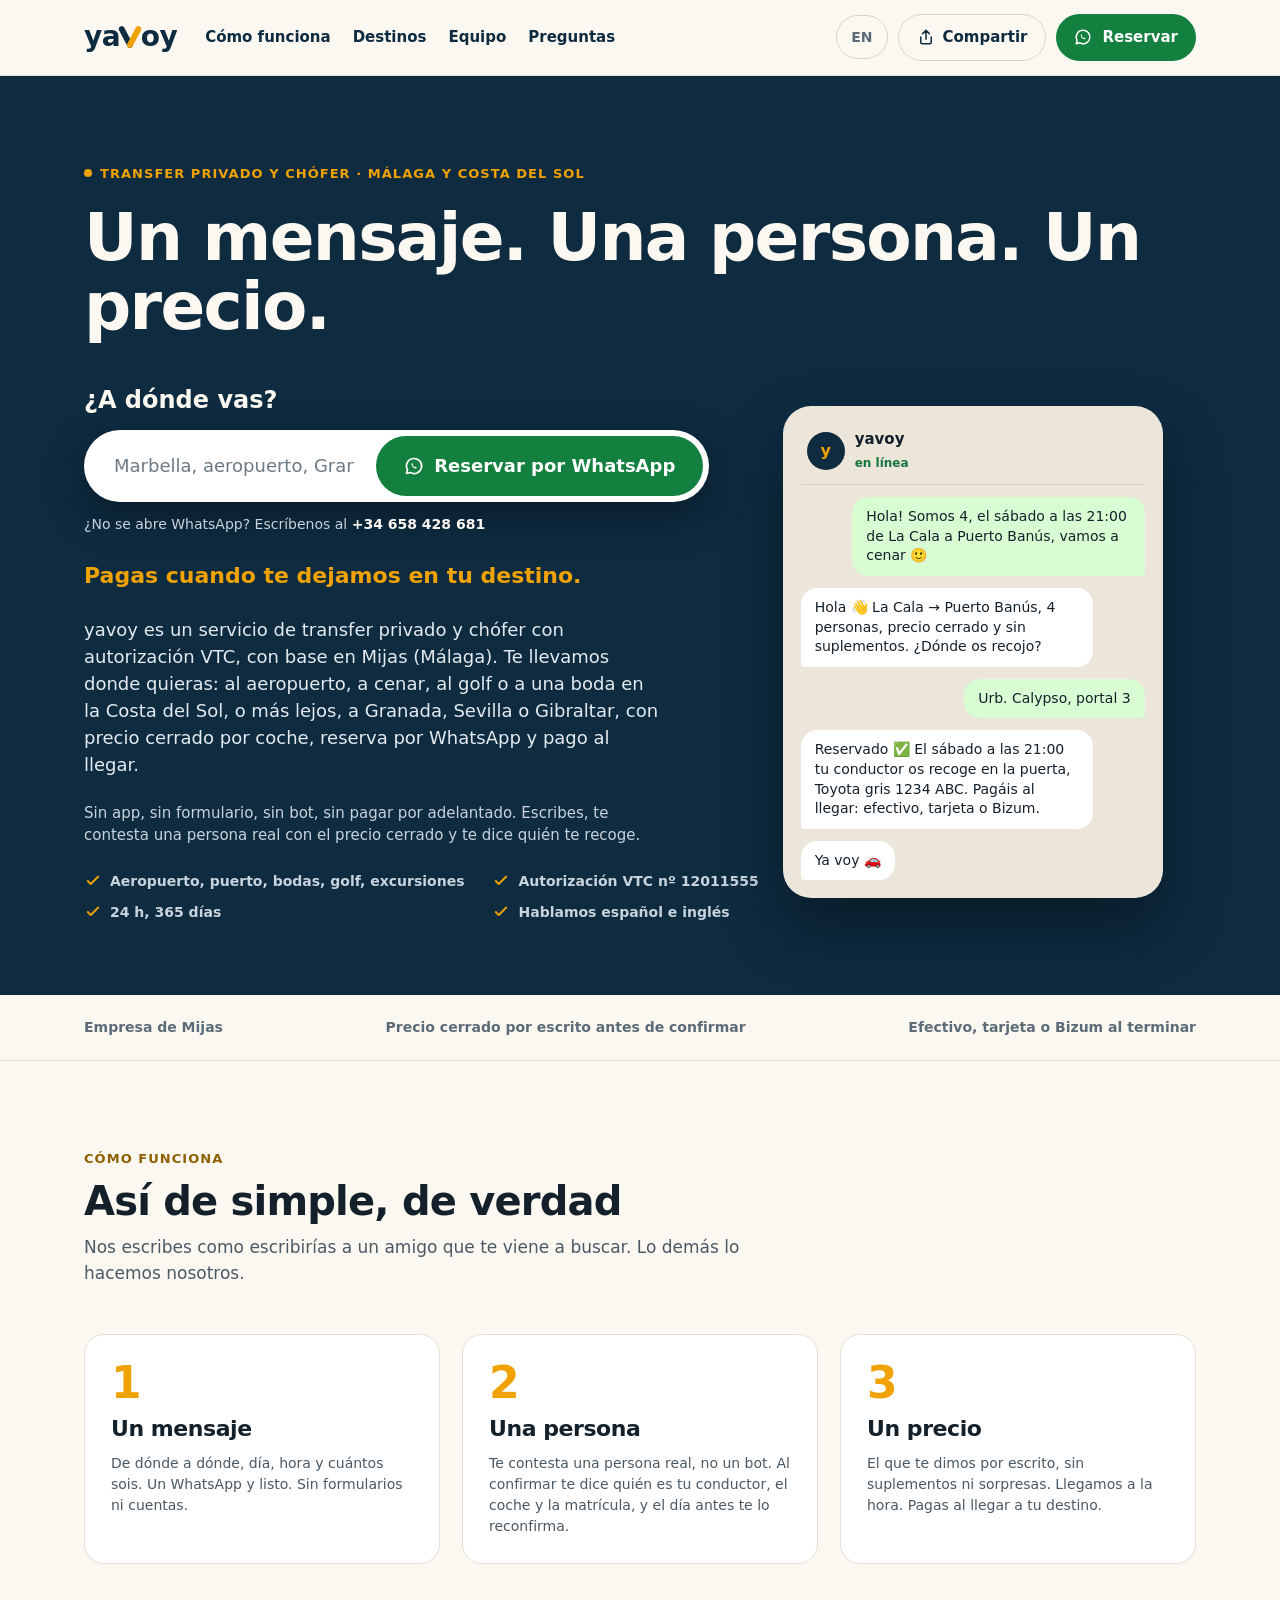
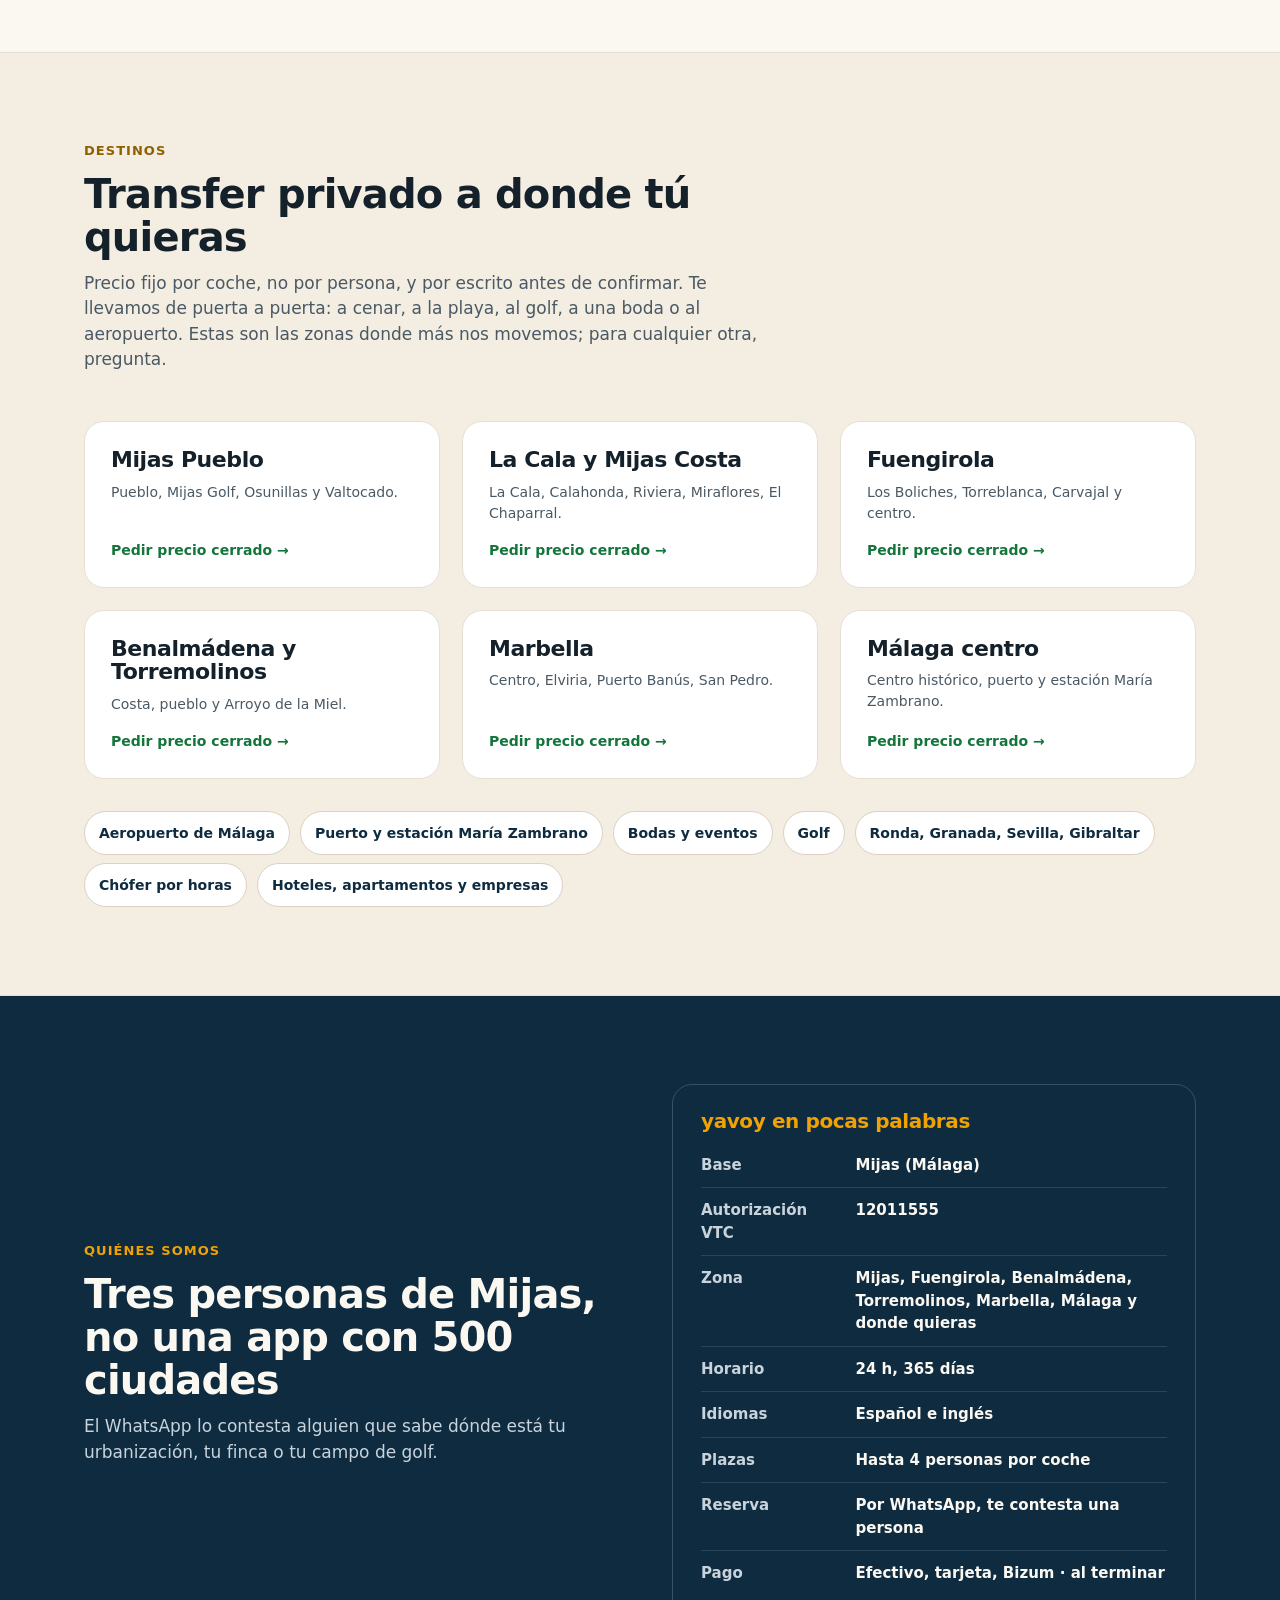
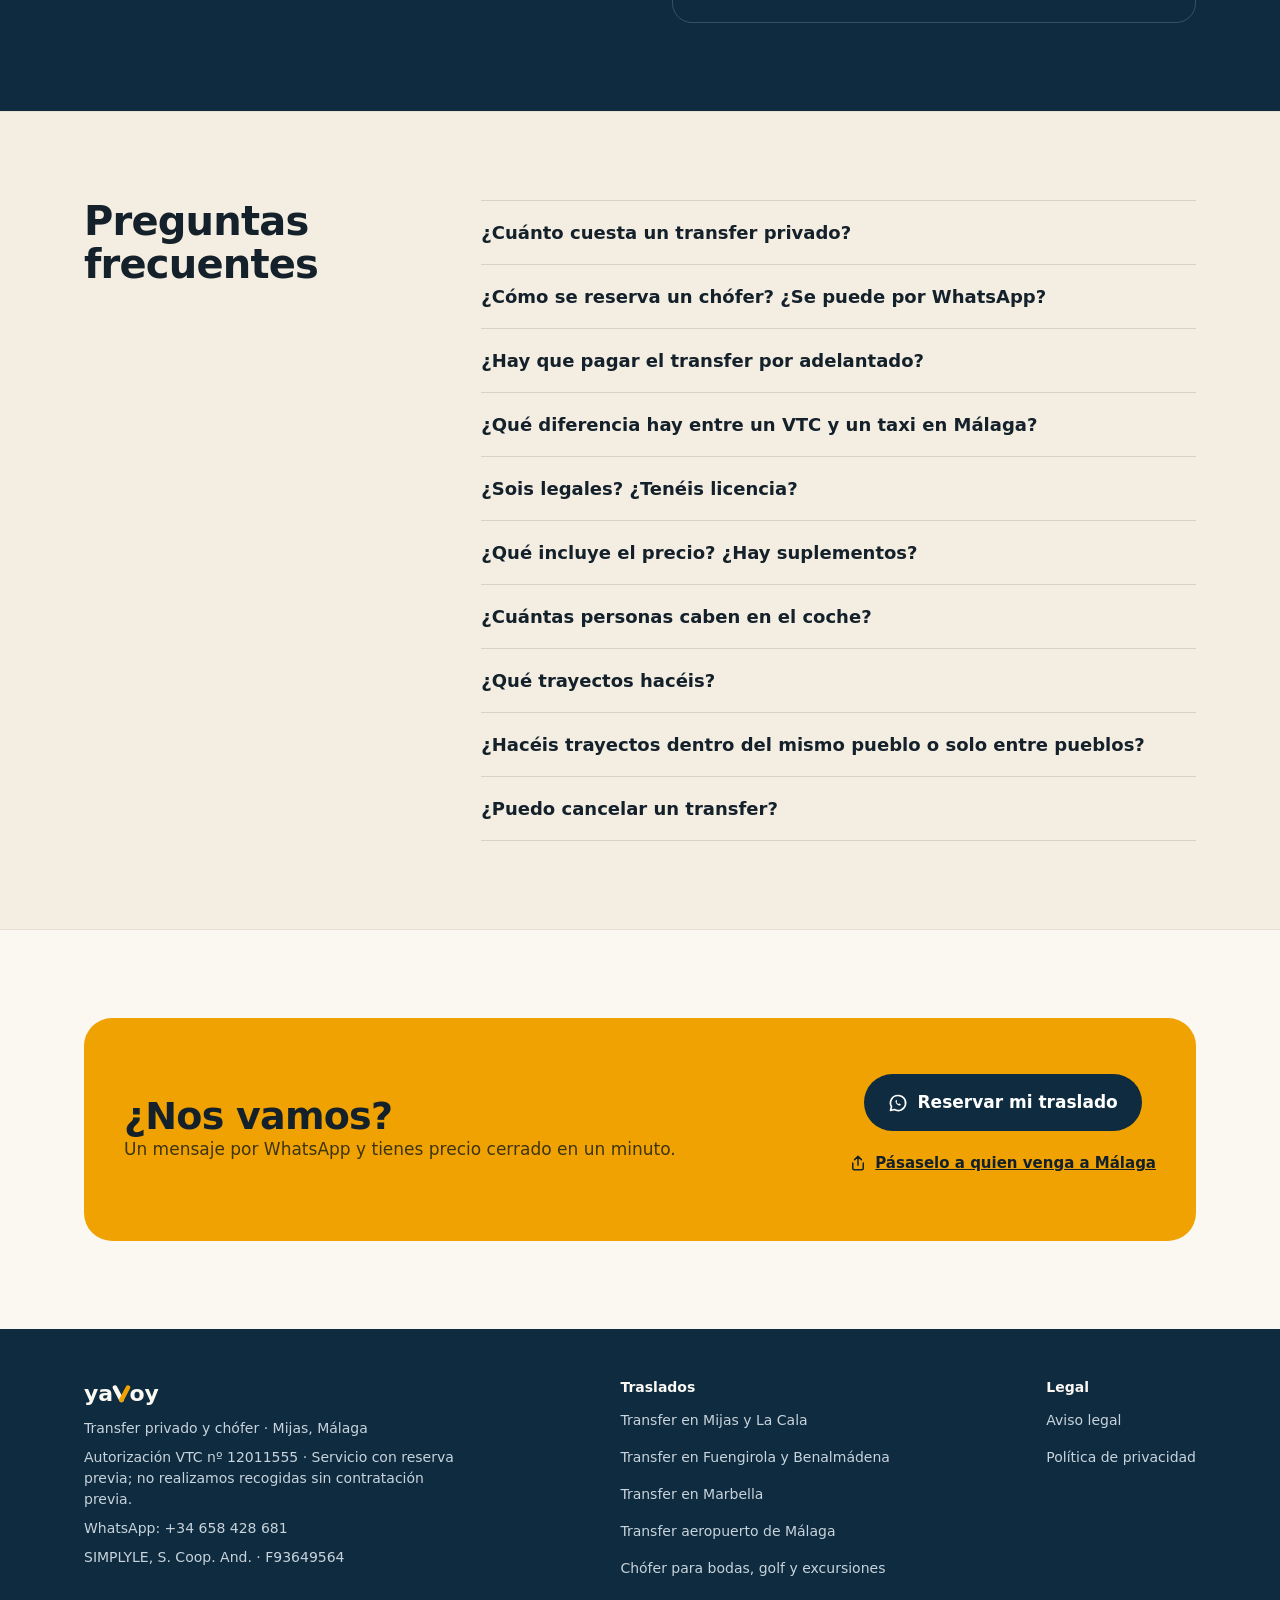
==== docs/index.html @ 42257212 "Fuera la página de hojas de reclamaciones (no las hay); quejas por WhatsApp o email en el aviso lega" ====
<!doctype html>
<html lang="es">
<head>
<meta charset="utf-8">
<meta name="viewport" content="width=device-width, initial-scale=1">
<title>Transfer privado y chófer en Málaga y Costa del Sol · yavoy</title>
<meta name="description" content="Transfer privado y chófer en Málaga y la Costa del Sol: aeropuerto, cenas, golf, bodas y excursiones. Precio cerrado por WhatsApp y pagas al llegar.">
<meta name="robots" content="index,follow,max-image-preview:large,max-snippet:-1,max-video-preview:-1">
<link rel="canonical" href="https://yavoymalaga.com/">
<link rel="alternate" hreflang="es" href="https://yavoymalaga.com/">
<link rel="alternate" hreflang="en" href="https://yavoymalaga.com/en/">
<link rel="alternate" hreflang="x-default" href="https://yavoymalaga.com/">
<meta name="theme-color" content="#0E2B40">
<!-- Verificación (si no se usa la del DNS): -->
<!-- <meta name="google-site-verification" content="CODIGO_GSC"> -->
<!-- <meta name="msvalidate.01" content="CODIGO_BING"> -->
<meta property="og:type" content="website">
<meta property="og:site_name" content="yavoy">
<meta property="og:locale" content="es_ES">
<meta property="og:locale:alternate" content="en_GB">
<meta property="og:url" content="https://yavoymalaga.com/">
<meta property="og:title" content="yavoy · Un mensaje. Una persona. Un precio.">
<meta property="og:description" content="Transfer privado en Málaga y Costa del Sol. Escribes por WhatsApp, te contesta una persona real con el precio cerrado y pagas al llegar.">
<meta property="og:image" content="https://yavoymalaga.com/og.jpg">
<meta property="og:image:width" content="1200">
<meta property="og:image:height" content="630">
<meta property="og:image:alt" content="yavoy · Un mensaje. Una persona. Un precio.">
<meta name="twitter:card" content="summary_large_image">
<link rel="preload" href="/assets/fonts/outfit-latin-wght.woff2" as="font" type="font/woff2" crossorigin>
<link rel="preload" href="/assets/fonts/manrope-latin-wght.woff2" as="font" type="font/woff2" crossorigin>
<link rel="icon" href="/favicon.svg?v=9169c3bf" type="image/svg+xml">
<link rel="icon" href="/favicon.ico?v=9169c3bf" sizes="32x32">
<link rel="apple-touch-icon" href="/apple-touch-icon.png?v=9169c3bf">
<style>@font-face{font-family:'Outfit';src:url(/assets/fonts/outfit-latin-wght.woff2) format('woff2');font-weight:100 900;font-display:swap}@font-face{font-family:'Manrope';src:url(/assets/fonts/manrope-latin-wght.woff2) format('woff2');font-weight:200 800;font-display:swap}@font-face{font-family:'Outfit Fallback';src:local('Arial Bold'),local('Arial');font-weight:700 800;size-adjust:97.9%;ascent-override:102.1%;descent-override:26.6%;line-gap-override:0%}@font-face{font-family:'Manrope Fallback';src:local('Arial');size-adjust:101.5%;ascent-override:105%;descent-override:29.6%;line-gap-override:0%}:root{--navy:#0E2B40;--navy-2:#1C4D6E;--ink:#14212B;--muted:#4A5964;--muted-2:#5B6B77;--cream:#FBF8F2;--sand:#F3EDE2;--line:#E6E0D4;--line-2:#D9D2C4;--yellow:#F0A202;--yellow-ink:#8F6000;--wa:#13803F;--display:'Outfit','Outfit Fallback',system-ui,sans-serif;--body:'Manrope','Manrope Fallback',system-ui,sans-serif}*{box-sizing:border-box}html{scroll-behavior:smooth}body{margin:0;background:var(--cream);color:var(--ink);font-family:var(--body);line-height:1.5}a{color:var(--navy)}h1,h2,h3{font-family:var(--display);margin:0;letter-spacing:-0.02em;line-height:1.08}h2{font-size:clamp(30px,4vw,40px);font-weight:800}h3{font-size:22px;font-weight:700}p{margin:0}.wrap{max-width:1160px;margin:0 auto;padding:0 24px}.section{padding:88px 0}@media (max-width:640px){.section{padding:64px 0}.wrap{padding:0 16px}}.eyebrow{display:inline-flex;align-items:center;gap:8px;font-size:13px;font-weight:700;letter-spacing:.08em;text-transform:uppercase;color:var(--yellow-ink)}.eyebrow.on-dark{color:var(--yellow)}.lead{font-size:17px;color:var(--muted)}.btn{display:inline-flex;align-items:center;gap:10px;font-weight:700;font-size:17px;padding:16px 24px;border-radius:999px;text-decoration:none;min-height:44px}.btn-wa{background:var(--wa);color:#fff}.btn-wa:hover{background:#0F6B34}.btn-navy{background:var(--navy);color:#fff}.btn-sm{font-size:15px;padding:12px 18px}.btn-line,.lang{border:1px solid var(--line-2);background:transparent}.btn-line:hover,.lang:hover{border-color:var(--navy)}.card{background:#fff;border:1px solid var(--line);border-radius:20px;padding:26px;display:flex;flex-direction:column;gap:12px}.grid-3{display:grid;grid-template-columns:repeat(3,minmax(0,1fr));gap:22px}@media (max-width:900px){.grid-3{grid-template-columns:1fr}}.nav{position:sticky;top:0;z-index:5;background:rgba(251,248,242,.92);border-bottom:1px solid var(--line);backdrop-filter:blur(6px)}.nav .wrap{display:flex;flex-wrap:wrap;align-items:center;gap:14px 28px;padding-top:14px;padding-bottom:14px}.brand{font-family:var(--display);font-weight:800;font-size:28px;letter-spacing:-.02em;color:var(--navy);text-decoration:none;display:flex;align-items:center}.wm{display:inline-flex;align-items:baseline;white-space:nowrap}.wm-v{width:0.86em;height:0.86em;margin:0 -0.06em;align-self:baseline;transform:translateY(0.09em)}.nav-links{display:flex;flex-wrap:wrap;gap:6px 22px;font-weight:600;font-size:15px;flex:1 1 320px}.nav-links a{text-decoration:none;padding:8px 0}.nav-right{display:flex;gap:10px;align-items:center;margin-left:auto}.lang{font-size:14px;font-weight:600;color:var(--muted-2);border-radius:999px;padding:0 14px;min-height:44px;display:inline-flex;align-items:center;text-decoration:none}@media (max-width:640px){.nav-links{display:none}}.hero{background:var(--navy);color:var(--cream)}.hero .wrap{display:grid;grid-template-columns:7fr 5fr;gap:40px;align-items:center;padding-top:88px;padding-bottom:72px}@media (max-width:900px){.hero .wrap{grid-template-columns:1fr;padding-top:56px;padding-bottom:56px}}.hero-copy{display:flex;flex-direction:column;gap:24px;min-width:0}.hero-top{grid-column:1/-1;display:flex;flex-direction:column;gap:20px}.hero h1{font-size:clamp(34px,5.5vw,66px);font-weight:800;line-height:1.05;letter-spacing:-.025em}.hero .summary{font-size:18px;color:#E4EAEE;max-width:580px}.hero .sub{font-size:15px;color:#C8D3DB;max-width:560px}@media (max-width:640px){.hero h1{font-size:40px}.hero .summary{font-size:16px}.hero-copy{gap:18px}}.hero .promise{font-family:var(--display);font-weight:700;font-size:22px;color:var(--yellow)}.go{display:flex;flex-direction:column;gap:12px;max-width:640px}.go-label{font-family:var(--display);font-size:24px;font-weight:700;color:var(--cream)}.go-row{display:flex;align-items:center;gap:6px;background:#fff;border-radius:999px;padding:6px;box-shadow:0 14px 40px rgba(0,0,0,.35)}.go-row:focus-within{outline:3px solid var(--yellow);outline-offset:3px}.go-dest{flex:1;min-width:0;min-height:60px;border:0;background:transparent;color:var(--ink);padding:0 16px 0 24px;font:600 18px var(--body)}.go-dest::placeholder{color:#6B7A85;font-weight:400}.go-dest:focus{outline:none}.go .btn{min-height:60px;font-size:18px;padding:0 28px;white-space:nowrap}.go-alt{font-size:14px;color:#C8D3DB}.go-alt strong{color:var(--cream);white-space:nowrap}@media (max-width:640px){.go-row{flex-direction:column;align-items:stretch;border-radius:24px}.go-dest{min-height:56px;padding:0 18px}.go .btn{justify-content:center}}button.btn{border:0;cursor:pointer;font-family:inherit}.hero-checks{display:grid;grid-template-columns:repeat(2,max-content);gap:10px 28px;font-size:14px;color:#C8D3DB;font-weight:600}@media (max-width:640px){.hero-checks{grid-template-columns:1fr}}.hero-checks span{display:flex;align-items:center;gap:8px}.chat-col{width:100%;max-width:380px;margin:0 auto;display:flex;flex-direction:column;gap:14px}.chat{width:100%;background:#ECE5DA;border-radius:28px;padding:18px;display:flex;flex-direction:column;gap:12px;box-shadow:0 30px 60px rgba(0,0,0,.35)}.chat-head{display:flex;align-items:center;gap:10px;padding:4px 6px 10px;border-bottom:1px solid #D7CEBF}.chat-avatar{width:38px;height:38px;border-radius:50%;background:var(--navy);color:var(--yellow);font-family:var(--display);font-weight:800;display:flex;align-items:center;justify-content:center}.chat-name{font-weight:700;color:var(--ink);font-size:15px;display:block}.chat-status{font-size:12px;color:#14753B;font-weight:600}.msg{max-width:85%;padding:10px 14px;font-size:14px;line-height:1.4;color:var(--ink)}.msg.me{align-self:flex-end;background:#D9FDD3;border-radius:16px 16px 4px 16px}.msg.them{align-self:flex-start;background:#fff;border-radius:16px 16px 16px 4px}.strip{border-bottom:1px solid var(--line)}.strip .wrap{display:flex;flex-wrap:wrap;justify-content:space-between;gap:12px 32px;padding-top:22px;padding-bottom:22px;font-size:14px;font-weight:600;color:var(--muted-2)}.step-num{font-family:var(--display);font-weight:800;font-size:44px;color:var(--yellow);line-height:1}.section-head{display:flex;flex-direction:column;gap:12px;max-width:680px;margin-bottom:48px}.sand{background:var(--sand);border-top:1px solid var(--line);border-bottom:1px solid var(--line)}.dest{text-decoration:none;color:var(--ink);gap:10px}.dest:hover{border-color:var(--navy)}.dest-note{font-size:14px;color:var(--muted)}.dest-cta{font-size:14px;font-weight:700;color:#14753B;margin-top:auto;padding-top:6px}.chips{display:flex;flex-wrap:wrap;gap:8px 10px;align-items:center;margin-top:32px}.chip{font-size:14px;font-weight:600;color:var(--navy);text-decoration:none;background:#fff;border:1px solid var(--line-2);border-radius:999px;padding:8px 14px;min-height:44px;display:inline-flex;align-items:center}.chip:hover{border-color:var(--navy)}.team{background:var(--navy);color:var(--cream)}.team .lead{color:#C8D3DB}.team .wrap{display:grid;grid-template-columns:minmax(0,1fr) minmax(0,1fr);gap:40px 64px;align-items:center}.team .section-head{margin-bottom:0}.facts{border:1px solid rgba(251,248,242,.18);border-radius:20px;padding:26px 28px}.facts h3{font-size:20px;margin-bottom:10px;color:var(--yellow)}.facts dl{margin:0}.facts dl div{display:grid;grid-template-columns:9.5em 1fr;gap:12px;padding:11px 0;border-top:1px solid rgba(251,248,242,.12);font-size:15px}.facts dl div:first-child{border-top:0}.facts dt{color:#C8D3DB;font-weight:600}.facts dd{margin:0;color:var(--cream);font-weight:600}@media (max-width:900px){.team .wrap{grid-template-columns:1fr}}@media (max-width:640px){.facts{padding:20px}.facts dl div{grid-template-columns:1fr;gap:2px}}.reviews-head{display:flex;flex-wrap:wrap;justify-content:space-between;align-items:flex-end;gap:16px;margin-bottom:32px}.reviews-head a{font-weight:700;font-size:15px}.stars{color:var(--yellow-ink);letter-spacing:2px}blockquote{margin:0}blockquote p{font-size:15px}blockquote cite{font-style:normal;font-size:13px;font-weight:600;color:var(--muted-2)}.faq .wrap{display:grid;grid-template-columns:4fr 8fr;gap:40px}@media (max-width:900px){.faq .wrap{grid-template-columns:1fr}}details{border-top:1px solid var(--line-2);padding:18px 0}details:last-child{border-bottom:1px solid var(--line-2)}summary{cursor:pointer;font-family:var(--display);font-weight:700;font-size:18px;list-style:none}summary::-webkit-details-marker{display:none}details p{margin-top:12px;font-size:15px;color:var(--muted)}.cta-box{background:var(--yellow);color:var(--ink);border-radius:28px;padding:56px 40px;display:flex;flex-wrap:wrap;justify-content:space-between;align-items:center;gap:24px}.cta-box h2{font-size:38px}.cta-box p{font-size:17px;color:#3D3410}.cta-box p a{color:inherit;white-space:nowrap}.cta-actions{display:flex;flex-direction:column;align-items:center;gap:10px}.share{display:inline-flex;align-items:center;gap:8px;min-height:44px;font-size:15px;font-weight:700;color:var(--ink)}.share-nav{color:var(--navy);padding:11px 18px}@media (max-width:640px){.share-nav span{display:none}.share-nav{width:44px;padding:0;justify-content:center}}@media (max-width:640px){.cta-actions{align-items:flex-start}}@media (max-width:640px){.cta-box{padding:36px 24px}}footer{background:var(--navy);color:#C8D3DB;font-size:14px}footer .wrap{display:flex;flex-wrap:wrap;justify-content:space-between;gap:24px 40px;padding-top:48px;padding-bottom:48px}footer .col{display:flex;flex-direction:column;gap:8px;max-width:380px}footer .col a{color:#C8D3DB;text-decoration:none;padding:4px 0}footer .col a:hover{color:#fff}footer .brand-f{font-family:var(--display);font-weight:800;font-size:22px;color:var(--cream)}footer .col strong{color:var(--cream)}.doc{max-width:760px;padding-top:56px;padding-bottom:88px}.doc h1{font-size:clamp(34px,5vw,48px);font-weight:800;margin-bottom:24px}.doc h2{font-size:22px;margin:36px 0 12px}.doc p,.doc li{font-size:16px;color:var(--muted);margin-bottom:12px}.doc .btn{margin-top:12px}.wa-float{display:none}@media (max-width:640px){.wa-float{display:flex;position:fixed;right:16px;bottom:16px;z-index:9;width:56px;height:56px;border-radius:50%;background:var(--wa);color:#fff;align-items:center;justify-content:center;box-shadow:0 10px 24px rgba(0,0,0,.25)}}.vh{position:absolute;width:1px;height:1px;padding:0;margin:-1px;overflow:hidden;clip:rect(0,0,0,0);white-space:nowrap;border:0}.hole{background:#FF8A00;color:#000;padding:0 4px;border-radius:4px;font-weight:700}</style>
<script type="application/ld+json">{"@context":"https://schema.org","@graph":[{"@type":"LocalBusiness","@id":"https://yavoymalaga.com/#business","name":"yavoy","description":"Transfer privado y chófer con autorización VTC en Málaga y Costa del Sol. Reserva por WhatsApp, precio cerrado, pago al llegar.","url":"https://yavoymalaga.com/","email":"hola@yavoymalaga.com","image":"https://yavoymalaga.com/og.jpg","logo":"https://yavoymalaga.com/apple-touch-icon.png","currenciesAccepted":"EUR","paymentAccepted":"Efectivo, tarjeta, Bizum","knowsLanguage":["es","en"],"address":{"@type":"PostalAddress","addressLocality":"Mijas","addressRegion":"Málaga","addressCountry":"ES"},"areaServed":[{"@type":"City","name":"Mijas"},{"@type":"City","name":"Fuengirola"},{"@type":"City","name":"Benalmádena"},{"@type":"City","name":"Torremolinos"},{"@type":"City","name":"Marbella"},{"@type":"City","name":"Málaga"}],"openingHoursSpecification":{"@type":"OpeningHoursSpecification","dayOfWeek":["Monday","Tuesday","Wednesday","Thursday","Friday","Saturday","Sunday"],"opens":"00:00","closes":"23:59"},"contactPoint":{"@type":"ContactPoint","contactType":"reservations","url":"https://wa.me/34658428681","availableLanguage":["es","en"]},"makesOffer":[{"@type":"Offer","itemOffered":{"@type":"Service","name":"Transfer aeropuerto de Málaga"}},{"@type":"Offer","itemOffered":{"@type":"Service","name":"Chófer para bodas y eventos"}},{"@type":"Offer","itemOffered":{"@type":"Service","name":"Transfer golf Costa del Sol"}},{"@type":"Offer","itemOffered":{"@type":"Service","name":"Chófer por horas y excursiones"}}]},{"@type":"WebSite","@id":"https://yavoymalaga.com/#website","url":"https://yavoymalaga.com/","name":"yavoy","inLanguage":["es","en"],"publisher":{"@id":"https://yavoymalaga.com/#business"}},{"@type":"WebPage","@id":"https://yavoymalaga.com/#webpage","url":"https://yavoymalaga.com/","name":"Transfer privado y chófer en Málaga y Costa del Sol · yavoy","description":"Transfer privado y chófer en Málaga y la Costa del Sol: aeropuerto, cenas, golf, bodas y excursiones. Precio cerrado por WhatsApp y pagas al llegar.","inLanguage":"es","isPartOf":{"@id":"https://yavoymalaga.com/#website"},"about":{"@id":"https://yavoymalaga.com/#business"}},{"@type":"FAQPage","@id":"https://yavoymalaga.com/#faq","mainEntity":[{"@type":"Question","name":"¿Cuánto cuesta un transfer privado?","acceptedAnswer":{"@type":"Answer","text":"Depende del trayecto y de la hora, y siempre es un precio cerrado por coche, no por persona. Escríbenos por WhatsApp con origen, destino, día y hora, y te damos el precio exacto por escrito antes de confirmar. Es el que pagas al llegar a tu destino, sin suplementos ni sorpresas."}},{"@type":"Question","name":"¿Cómo se reserva un chófer? ¿Se puede por WhatsApp?","acceptedAnswer":{"@type":"Answer","text":"Sí: en yavoy se reserva solo por WhatsApp. Envíanos origen, destino, día, hora y cuántos sois. Una persona te contesta con el precio cerrado por escrito y, cuando confirmas, te manda el nombre del conductor, el coche y la matrícula. El día antes te lo reconfirmamos."}},{"@type":"Question","name":"¿Hay que pagar el transfer por adelantado?","acceptedAnswer":{"@type":"Answer","text":"No. Con yavoy no pagas nada al reservar: pagas al conductor cuando te deja en tu destino, en efectivo, con tarjeta o por Bizum. El precio es el que te dimos por escrito al reservar. Si necesitas factura, te la hacemos."}},{"@type":"Question","name":"¿Qué diferencia hay entre un VTC y un taxi en Málaga?","acceptedAnswer":{"@type":"Answer","text":"El precio y la reserva. Un taxi cobra por taxímetro según la tarifa oficial, más cara de noche y en festivos, y se puede coger en la parada. Un VTC como yavoy cobra un precio cerrado que acuerdas antes del viaje y solo puede trabajar con reserva previa: sabes lo que vas a pagar antes de subir."}},{"@type":"Question","name":"¿Sois legales? ¿Tenéis licencia?","acceptedAnswer":{"@type":"Answer","text":"Sí. yavoy es una empresa con autorización VTC nº 12011555 de la Junta de Andalucía para el transporte de viajeros con conductor. Trabajamos solo con reserva previa, como exige la ley: tu confirmación por WhatsApp es el contrato. Por eso no recogemos a nadie en la calle ni en paradas sin reserva."}},{"@type":"Question","name":"¿Qué incluye el precio? ¿Hay suplementos?","acceptedAnswer":{"@type":"Answer","text":"Todo lo del trayecto. El precio cerrado que te da yavoy por WhatsApp incluye el peaje de autopista, el servicio de noche y el equipaje, así que no hay suplementos ni sorpresas: al llegar pagas exactamente la cifra que acordamos, en efectivo, con tarjeta o por Bizum."}},{"@type":"Question","name":"¿Cuántas personas caben en el coche?","acceptedAnswer":{"@type":"Answer","text":"Hasta 4 personas por coche, con su equipaje. Si sois más, lleváis bolsas de golf o mucho equipaje, dínoslo al reservar por WhatsApp y te proponemos la mejor opción para tu grupo, siempre con el precio cerrado antes de confirmar."}},{"@type":"Question","name":"¿Qué trayectos hacéis?","acceptedAnswer":{"@type":"Answer","text":"Cualquiera, dentro o fuera de la provincia de Málaga: aeropuerto, puerto y estación María Zambrano, cenas y salidas de noche, campos de golf, bodas, excursiones a Ronda, Granada, Sevilla o Gibraltar y servicios de chófer por horas. yavoy trabaja desde Mijas por toda la Costa del Sol, siempre con precio cerrado antes de salir."}},{"@type":"Question","name":"¿Hacéis trayectos dentro del mismo pueblo o solo entre pueblos?","acceptedAnswer":{"@type":"Answer","text":"Los dos. yavoy hace trayectos dentro del mismo municipio, como de tu casa a un restaurante de Marbella o del centro de Málaga al aeropuerto, y entre municipios de toda la Costa del Sol, como de Mijas a Marbella o de La Cala a Fuengirola. Siempre con precio cerrado por coche antes de salir."}},{"@type":"Question","name":"¿Puedo cancelar un transfer?","acceptedAnswer":{"@type":"Answer","text":"Sí, cuando quieras. Basta con un mensaje de WhatsApp; cuanto antes nos avises, antes podemos liberar el coche para otra persona. Como con yavoy no se paga nada por adelantado, no hay nada que devolver ni ningún trámite que hacer."}}]}]}</script>
</head>
<body>
<header class="nav">
<div class="wrap">
<a class="brand" href="/"><span class="wm" aria-hidden="true">ya<svg class="wm-v" aria-hidden="true" viewBox="0 0 64 64"><path d="M10 12 L32 54" fill="none" stroke="#0E2B40" stroke-width="15.5" stroke-linecap="round"/><path d="M54 12 L32 54" fill="none" stroke="#F0A202" stroke-width="15.5" stroke-linecap="round"/></svg>oy</span><span class="vh">yavoy</span></a>
<nav class="nav-links" aria-label="Secciones"><a href="/#como">Cómo funciona</a><a href="/#destinos">Destinos</a><a href="/#equipo">Equipo</a><a href="/#faq">Preguntas</a></nav>
<div class="nav-right">
<a class="lang" href="/en/" hreflang="en" lang="en">EN</a>
<a target="_blank" rel="noopener" class="share btn btn-sm btn-line share-nav" href="https://wa.me/?text=Si%20vienes%20a%20M%C3%A1laga%20o%20a%20la%20Costa%20del%20Sol%2C%20mira%20esto%3A%20con%20yavoy%20reservas%20el%20traslado%20por%20WhatsApp%2C%20te%20contesta%20una%20persona%2C%20precio%20cerrado%20y%20pagas%20al%20llegar%20%F0%9F%91%89%20https%3A//yavoymalaga.com/" data-text="Si vienes a Málaga o a la Costa del Sol, mira esto: con yavoy reservas el traslado por WhatsApp, te contesta una persona, precio cerrado y pagas al llegar 👉 https://yavoymalaga.com/" aria-label="Compartir"><svg width="18" height="18" viewBox="0 0 24 24" aria-hidden="true"><path d="M12 15V3m0 0L7.5 7.5M12 3l4.5 4.5M5 12v7a2 2 0 0 0 2 2h10a2 2 0 0 0 2-2v-7" fill="none" stroke="currentColor" stroke-width="2" stroke-linecap="round" stroke-linejoin="round"/></svg><span>Compartir</span></a>
<a target="_blank" rel="noopener" class="btn btn-wa btn-sm" href="https://wa.me/34658428681?text=Hola%2C%20quiero%20reservar%20un%20traslado"><svg width="18" height="18" viewBox="0 0 24 24" aria-hidden="true"><path d="M12 3a9 9 0 0 0-7.8 13.5L3 21l4.7-1.2A9 9 0 1 0 12 3z" fill="none" stroke="currentColor" stroke-width="2" stroke-linejoin="round"/><path d="M9 9.5c0 3 2.5 5.5 5.5 5.5l1-1.5-2-1-1 .8c-1-.5-1.8-1.3-2.3-2.3l.8-1-1-2z" fill="currentColor"/></svg>Reservar</a>
</div>
</div>
</header>
<script>document.addEventListener('click',function(e){var a=e.target.closest&&e.target.closest('a.share');if(!a||!navigator.share)return;e.preventDefault();navigator.share({text:a.dataset.text}).catch(function(){})})</script>
<main>
<section id="top" class="hero">
<div class="wrap">
<div class="hero-top">
<span class="eyebrow on-dark"><svg width="8" height="8" viewBox="0 0 8 8" aria-hidden="true"><circle cx="4" cy="4" r="4" fill="#F0A202"/></svg>Transfer privado y chófer · Málaga y Costa del Sol</span>
<h1>Un mensaje. Una persona. Un precio.</h1>
</div>
<div class="hero-copy">
<form class="go" action="https://wa.me/34658428681" method="get" target="_blank" data-to=" a " data-al="1">
<label class="go-label" for="go-es">¿A dónde vas?</label>
<div class="go-row"><input id="go-es" class="go-dest" type="text" autocomplete="off" enterkeyhint="go" maxlength="80" placeholder="Marbella, aeropuerto, Granada…">
<input type="hidden" name="text" value="Hola, quiero reservar un traslado" data-msg="Hola, quiero reservar un traslado">
<button class="btn btn-wa" type="submit"><svg width="20" height="20" viewBox="0 0 24 24" aria-hidden="true"><path d="M12 3a9 9 0 0 0-7.8 13.5L3 21l4.7-1.2A9 9 0 1 0 12 3z" fill="none" stroke="currentColor" stroke-width="2" stroke-linejoin="round"/><path d="M9 9.5c0 3 2.5 5.5 5.5 5.5l1-1.5-2-1-1 .8c-1-.5-1.8-1.3-2.3-2.3l.8-1-1-2z" fill="currentColor"/></svg>Reservar por WhatsApp</button></div>
<p class="go-alt">¿No se abre WhatsApp? Escríbenos al <strong>+34 658 428 681</strong></p>
</form>
<script>document.querySelectorAll('form.go').forEach(function(f){f.addEventListener('submit',function(e){var d=f.querySelector('.go-dest').value.trim(),h=f.querySelector('[name=text]'),s=d?f.dataset.to+d:'';if(f.dataset.al)s=s.replace(/^ a el /i,' al ');e.preventDefault();window.open(f.action+'?text='+encodeURIComponent(h.dataset.msg+s),'_blank','noopener')})})</script>
<p class="promise">Pagas cuando te dejamos en tu destino.</p>
<p class="summary">yavoy es un servicio de transfer privado y chófer con autorización VTC, con base en Mijas (Málaga). Te llevamos donde quieras: al aeropuerto, a cenar, al golf o a una boda en la Costa del Sol, o más lejos, a Granada, Sevilla o Gibraltar, con precio cerrado por coche, reserva por WhatsApp y pago al llegar.</p><p class="sub">Sin app, sin formulario, sin bot, sin pagar por adelantado. Escribes, te contesta una persona real con el precio cerrado y te dice quién te recoge.</p>
<div class="hero-checks"><span><svg width="18" height="18" viewBox="0 0 24 24" aria-hidden="true"><path d="M5 12l4 4L19 6" fill="none" stroke="#F0A202" stroke-width="2.5" stroke-linecap="round" stroke-linejoin="round"/></svg>Aeropuerto, puerto, bodas, golf, excursiones</span><span><svg width="18" height="18" viewBox="0 0 24 24" aria-hidden="true"><path d="M5 12l4 4L19 6" fill="none" stroke="#F0A202" stroke-width="2.5" stroke-linecap="round" stroke-linejoin="round"/></svg>Autorización VTC nº 12011555</span><span><svg width="18" height="18" viewBox="0 0 24 24" aria-hidden="true"><path d="M5 12l4 4L19 6" fill="none" stroke="#F0A202" stroke-width="2.5" stroke-linecap="round" stroke-linejoin="round"/></svg>24 h, 365 días</span><span><svg width="18" height="18" viewBox="0 0 24 24" aria-hidden="true"><path d="M5 12l4 4L19 6" fill="none" stroke="#F0A202" stroke-width="2.5" stroke-linecap="round" stroke-linejoin="round"/></svg>Hablamos español e inglés</span></div>
</div>
<div class="chat-col">
<div class="chat" role="img" aria-label="Ejemplo de reserva por WhatsApp">
<div class="chat-head"><div class="chat-avatar" aria-hidden="true">y</div><div><span class="chat-name">yavoy</span><span class="chat-status">en línea</span></div></div>
<div class="msg me">Hola! Somos 4, el sábado a las 21:00 de La Cala a Puerto Banús, vamos a cenar 🙂</div><div class="msg them">Hola 👋 La Cala → Puerto Banús, 4 personas, precio cerrado y sin suplementos. ¿Dónde os recojo?</div><div class="msg me">Urb. Calypso, portal 3</div><div class="msg them">Reservado ✅ El sábado a las 21:00 tu conductor os recoge en la puerta, Toyota gris 1234 ABC. Pagáis al llegar: efectivo, tarjeta o Bizum.</div><div class="msg them">Ya voy 🚗</div>
</div>
</div>
</div>
</section>
<section class="strip" aria-label="Garantías"><div class="wrap"><span>Empresa de Mijas</span><span>Precio cerrado por escrito antes de confirmar</span><span>Efectivo, tarjeta o Bizum al terminar</span></div></section>
<section id="como" class="section">
<div class="wrap">
<div class="section-head"><span class="eyebrow">Cómo funciona</span><h2>Así de simple, de verdad</h2><p class="lead">Nos escribes como escribirías a un amigo que te viene a buscar. Lo demás lo hacemos nosotros.</p></div>
<div class="grid-3"><div class="card"><span class="step-num">1</span><h3>Un mensaje</h3><p class="dest-note">De dónde a dónde, día, hora y cuántos sois. Un WhatsApp y listo. Sin formularios ni cuentas.</p></div><div class="card"><span class="step-num">2</span><h3>Una persona</h3><p class="dest-note">Te contesta una persona real, no un bot. Al confirmar te dice quién es tu conductor, el coche y la matrícula, y el día antes te lo reconfirma.</p></div><div class="card"><span class="step-num">3</span><h3>Un precio</h3><p class="dest-note">El que te dimos por escrito, sin suplementos ni sorpresas. Llegamos a la hora. Pagas al llegar a tu destino.</p></div></div>
</div>
</section>
<section id="destinos" class="section sand">
<div class="wrap">
<div class="section-head"><span class="eyebrow">Destinos</span><h2>Transfer privado a donde tú quieras</h2><p class="lead">Precio fijo por coche, no por persona, y por escrito antes de confirmar. Te llevamos de puerta a puerta: a cenar, a la playa, al golf, a una boda o al aeropuerto. Estas son las zonas donde más nos movemos; para cualquier otra, pregunta.</p></div>
<div class="grid-3">
<a target="_blank" rel="noopener" class="card dest" href="https://wa.me/34658428681?text=Hola%2C%20quiero%20un%20traslado%20a%20Mijas%20Pueblo"><h3>Mijas Pueblo</h3><p class="dest-note">Pueblo, Mijas Golf, Osunillas y Valtocado.</p><span class="dest-cta">Pedir precio cerrado →</span></a>
<a target="_blank" rel="noopener" class="card dest" href="https://wa.me/34658428681?text=Hola%2C%20quiero%20un%20traslado%20a%20La%20Cala%20de%20Mijas"><h3>La Cala y Mijas Costa</h3><p class="dest-note">La Cala, Calahonda, Riviera, Miraflores, El Chaparral.</p><span class="dest-cta">Pedir precio cerrado →</span></a>
<a target="_blank" rel="noopener" class="card dest" href="https://wa.me/34658428681?text=Hola%2C%20quiero%20un%20traslado%20a%20Fuengirola"><h3>Fuengirola</h3><p class="dest-note">Los Boliches, Torreblanca, Carvajal y centro.</p><span class="dest-cta">Pedir precio cerrado →</span></a>
<a target="_blank" rel="noopener" class="card dest" href="https://wa.me/34658428681?text=Hola%2C%20quiero%20un%20traslado%20a%20Benalm%C3%A1dena"><h3>Benalmádena y Torremolinos</h3><p class="dest-note">Costa, pueblo y Arroyo de la Miel.</p><span class="dest-cta">Pedir precio cerrado →</span></a>
<a target="_blank" rel="noopener" class="card dest" href="https://wa.me/34658428681?text=Hola%2C%20quiero%20un%20traslado%20a%20Marbella"><h3>Marbella</h3><p class="dest-note">Centro, Elviria, Puerto Banús, San Pedro.</p><span class="dest-cta">Pedir precio cerrado →</span></a>
<a target="_blank" rel="noopener" class="card dest" href="https://wa.me/34658428681?text=Hola%2C%20quiero%20un%20traslado%20a%20M%C3%A1laga%20centro"><h3>Málaga centro</h3><p class="dest-note">Centro histórico, puerto y estación María Zambrano.</p><span class="dest-cta">Pedir precio cerrado →</span></a>
</div>
<div class="chips"><a target="_blank" rel="noopener" class="chip" href="https://wa.me/34658428681?text=Hola%2C%20quiero%20un%20traslado%20desde%20o%20hasta%20el%20aeropuerto%20de%20M%C3%A1laga">Aeropuerto de Málaga</a><a target="_blank" rel="noopener" class="chip" href="https://wa.me/34658428681?text=Hola%2C%20necesito%20un%20traslado%20desde%20el%20puerto%20o%20la%20estaci%C3%B3n%20de%20M%C3%A1laga">Puerto y estación María Zambrano</a><a target="_blank" rel="noopener" class="chip" href="https://wa.me/34658428681?text=Hola%2C%20quiero%20presupuesto%20para%20traslados%20de%20una%20boda%20o%20evento">Bodas y eventos</a><a target="_blank" rel="noopener" class="chip" href="https://wa.me/34658428681?text=Hola%2C%20quiero%20un%20traslado%20a%20un%20campo%20de%20golf">Golf</a><a target="_blank" rel="noopener" class="chip" href="https://wa.me/34658428681?text=Hola%2C%20quiero%20hacer%20una%20excursi%C3%B3n">Ronda, Granada, Sevilla, Gibraltar</a><a target="_blank" rel="noopener" class="chip" href="https://wa.me/34658428681?text=Hola%2C%20quiero%20un%20conductor%20por%20horas">Chófer por horas</a><a target="_blank" rel="noopener" class="chip" href="https://wa.me/34658428681?text=Hola%2C%20gestiono%20alojamientos%20y%20necesito%20traslados%20recurrentes">Hoteles, apartamentos y empresas</a></div>
</div>
</section>
<section id="equipo" class="section team">
<div class="wrap">
<div class="section-head"><span class="eyebrow on-dark">Quiénes somos</span><h2>Tres personas de Mijas, no una app con 500 ciudades</h2><p class="lead">El WhatsApp lo contesta alguien que sabe dónde está tu urbanización, tu finca o tu campo de golf.</p></div>
<div class="facts"><h3>yavoy en pocas palabras</h3><dl><div><dt>Base</dt><dd>Mijas (Málaga)</dd></div><div><dt>Autorización VTC</dt><dd>12011555</dd></div><div><dt>Zona</dt><dd>Mijas, Fuengirola, Benalmádena, Torremolinos, Marbella, Málaga y donde quieras</dd></div><div><dt>Horario</dt><dd>24 h, 365 días</dd></div><div><dt>Idiomas</dt><dd>Español e inglés</dd></div><div><dt>Plazas</dt><dd>Hasta 4 personas por coche</dd></div><div><dt>Reserva</dt><dd>Por WhatsApp, te contesta una persona</dd></div><div><dt>Pago</dt><dd>Efectivo, tarjeta, Bizum · al terminar</dd></div></dl></div>
</div>
</section>
<section id="faq" class="section sand faq">
<div class="wrap">
<h2>Preguntas frecuentes</h2>
<div>
<details><summary>¿Cuánto cuesta un transfer privado?</summary><p>Depende del trayecto y de la hora, y siempre es un precio cerrado por coche, no por persona. Escríbenos por WhatsApp con origen, destino, día y hora, y te damos el precio exacto por escrito antes de confirmar. Es el que pagas al llegar a tu destino, sin suplementos ni sorpresas.</p></details>
<details><summary>¿Cómo se reserva un chófer? ¿Se puede por WhatsApp?</summary><p>Sí: en yavoy se reserva solo por WhatsApp. Envíanos origen, destino, día, hora y cuántos sois. Una persona te contesta con el precio cerrado por escrito y, cuando confirmas, te manda el nombre del conductor, el coche y la matrícula. El día antes te lo reconfirmamos.</p></details>
<details><summary>¿Hay que pagar el transfer por adelantado?</summary><p>No. Con yavoy no pagas nada al reservar: pagas al conductor cuando te deja en tu destino, en efectivo, con tarjeta o por Bizum. El precio es el que te dimos por escrito al reservar. Si necesitas factura, te la hacemos.</p></details>
<details><summary>¿Qué diferencia hay entre un VTC y un taxi en Málaga?</summary><p>El precio y la reserva. Un taxi cobra por taxímetro según la tarifa oficial, más cara de noche y en festivos, y se puede coger en la parada. Un VTC como yavoy cobra un precio cerrado que acuerdas antes del viaje y solo puede trabajar con reserva previa: sabes lo que vas a pagar antes de subir.</p></details>
<details><summary>¿Sois legales? ¿Tenéis licencia?</summary><p>Sí. yavoy es una empresa con autorización VTC nº 12011555 de la Junta de Andalucía para el transporte de viajeros con conductor. Trabajamos solo con reserva previa, como exige la ley: tu confirmación por WhatsApp es el contrato. Por eso no recogemos a nadie en la calle ni en paradas sin reserva.</p></details>
<details><summary>¿Qué incluye el precio? ¿Hay suplementos?</summary><p>Todo lo del trayecto. El precio cerrado que te da yavoy por WhatsApp incluye el peaje de autopista, el servicio de noche y el equipaje, así que no hay suplementos ni sorpresas: al llegar pagas exactamente la cifra que acordamos, en efectivo, con tarjeta o por Bizum.</p></details>
<details><summary>¿Cuántas personas caben en el coche?</summary><p>Hasta 4 personas por coche, con su equipaje. Si sois más, lleváis bolsas de golf o mucho equipaje, dínoslo al reservar por WhatsApp y te proponemos la mejor opción para tu grupo, siempre con el precio cerrado antes de confirmar.</p></details>
<details><summary>¿Qué trayectos hacéis?</summary><p>Cualquiera, dentro o fuera de la provincia de Málaga: aeropuerto, puerto y estación María Zambrano, cenas y salidas de noche, campos de golf, bodas, excursiones a Ronda, Granada, Sevilla o Gibraltar y servicios de chófer por horas. yavoy trabaja desde Mijas por toda la Costa del Sol, siempre con precio cerrado antes de salir.</p></details>
<details><summary>¿Hacéis trayectos dentro del mismo pueblo o solo entre pueblos?</summary><p>Los dos. yavoy hace trayectos dentro del mismo municipio, como de tu casa a un restaurante de Marbella o del centro de Málaga al aeropuerto, y entre municipios de toda la Costa del Sol, como de Mijas a Marbella o de La Cala a Fuengirola. Siempre con precio cerrado por coche antes de salir.</p></details>
<details><summary>¿Puedo cancelar un transfer?</summary><p>Sí, cuando quieras. Basta con un mensaje de WhatsApp; cuanto antes nos avises, antes podemos liberar el coche para otra persona. Como con yavoy no se paga nada por adelantado, no hay nada que devolver ni ningún trámite que hacer.</p></details>
</div>
</div>
</section>
<section class="section">
<div class="wrap">
<div class="cta-box">
<div><h2>¿Nos vamos?</h2><p>Un mensaje por WhatsApp y tienes precio cerrado en un minuto.</p></div>
<div class="cta-actions">
<a target="_blank" rel="noopener" class="btn btn-navy" href="https://wa.me/34658428681?text=Hola%2C%20quiero%20reservar%20un%20traslado"><svg width="20" height="20" viewBox="0 0 24 24" aria-hidden="true"><path d="M12 3a9 9 0 0 0-7.8 13.5L3 21l4.7-1.2A9 9 0 1 0 12 3z" fill="none" stroke="currentColor" stroke-width="2" stroke-linejoin="round"/><path d="M9 9.5c0 3 2.5 5.5 5.5 5.5l1-1.5-2-1-1 .8c-1-.5-1.8-1.3-2.3-2.3l.8-1-1-2z" fill="currentColor"/></svg>Reservar mi traslado</a>
<a target="_blank" rel="noopener" class="share" href="https://wa.me/?text=Si%20vienes%20a%20M%C3%A1laga%20o%20a%20la%20Costa%20del%20Sol%2C%20mira%20esto%3A%20con%20yavoy%20reservas%20el%20traslado%20por%20WhatsApp%2C%20te%20contesta%20una%20persona%2C%20precio%20cerrado%20y%20pagas%20al%20llegar%20%F0%9F%91%89%20https%3A//yavoymalaga.com/" data-text="Si vienes a Málaga o a la Costa del Sol, mira esto: con yavoy reservas el traslado por WhatsApp, te contesta una persona, precio cerrado y pagas al llegar 👉 https://yavoymalaga.com/" aria-label="Pásaselo a quien venga a Málaga"><svg width="18" height="18" viewBox="0 0 24 24" aria-hidden="true"><path d="M12 15V3m0 0L7.5 7.5M12 3l4.5 4.5M5 12v7a2 2 0 0 0 2 2h10a2 2 0 0 0 2-2v-7" fill="none" stroke="currentColor" stroke-width="2" stroke-linecap="round" stroke-linejoin="round"/></svg><span>Pásaselo a quien venga a Málaga</span></a>
</div>
</div>
</div>
</section>
</main>
<footer>
<div class="wrap">
<div class="col">
<span class="brand-f"><span class="wm" aria-hidden="true">ya<svg class="wm-v" aria-hidden="true" viewBox="0 0 64 64"><path d="M10 12 L32 54" fill="none" stroke="#FBF8F2" stroke-width="15.5" stroke-linecap="round"/><path d="M54 12 L32 54" fill="none" stroke="#F0A202" stroke-width="15.5" stroke-linecap="round"/></svg>oy</span><span class="vh">yavoy</span></span>
<span>Transfer privado y chófer · Mijas, Málaga</span>
<span>Autorización VTC nº 12011555 · Servicio con reserva previa; no realizamos recogidas sin contratación previa.</span>
<span>WhatsApp: +34 658 428 681</span>
<span>SIMPLYLE, S. Coop. And. · F93649564</span>
</div>
<div class="col"><strong>Traslados</strong><a href="/#destinos">Transfer en Mijas y La Cala</a><a href="/#destinos">Transfer en Fuengirola y Benalmádena</a><a href="/#destinos">Transfer en Marbella</a><a href="/#destinos">Transfer aeropuerto de Málaga</a><a href="/#destinos">Chófer para bodas, golf y excursiones</a></div>
<div class="col"><strong>Legal</strong><a href="/aviso-legal/">Aviso legal</a><a href="/privacidad/">Política de privacidad</a></div>
</div>
</footer>
<a target="_blank" rel="noopener" class="wa-float" href="https://wa.me/34658428681?text=Hola%2C%20quiero%20reservar%20un%20traslado" aria-label="Escribir por WhatsApp"><svg width="28" height="28" viewBox="0 0 24 24" aria-hidden="true"><path d="M12 3a9 9 0 0 0-7.8 13.5L3 21l4.7-1.2A9 9 0 1 0 12 3z" fill="none" stroke="currentColor" stroke-width="2" stroke-linejoin="round"/><path d="M9 9.5c0 3 2.5 5.5 5.5 5.5l1-1.5-2-1-1 .8c-1-.5-1.8-1.3-2.3-2.3l.8-1-1-2z" fill="currentColor"/></svg></a>
</body>
</html>
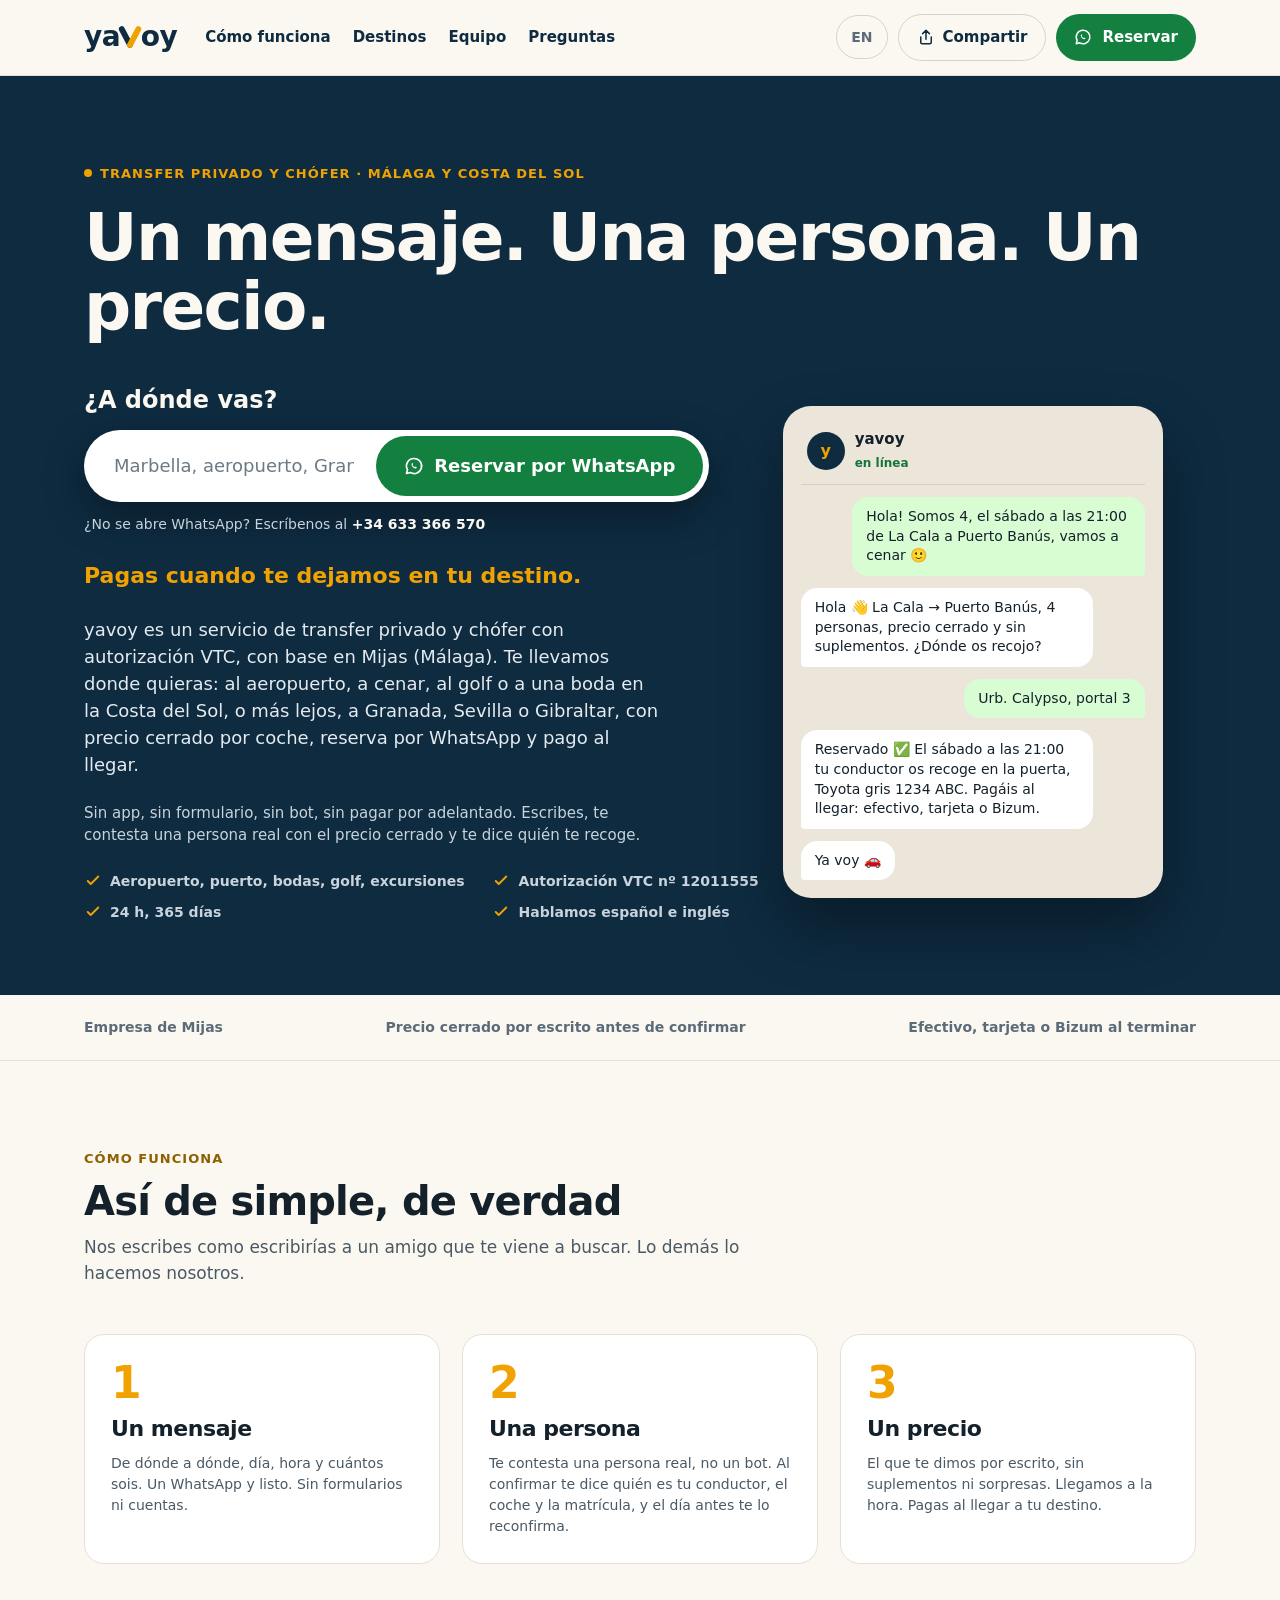
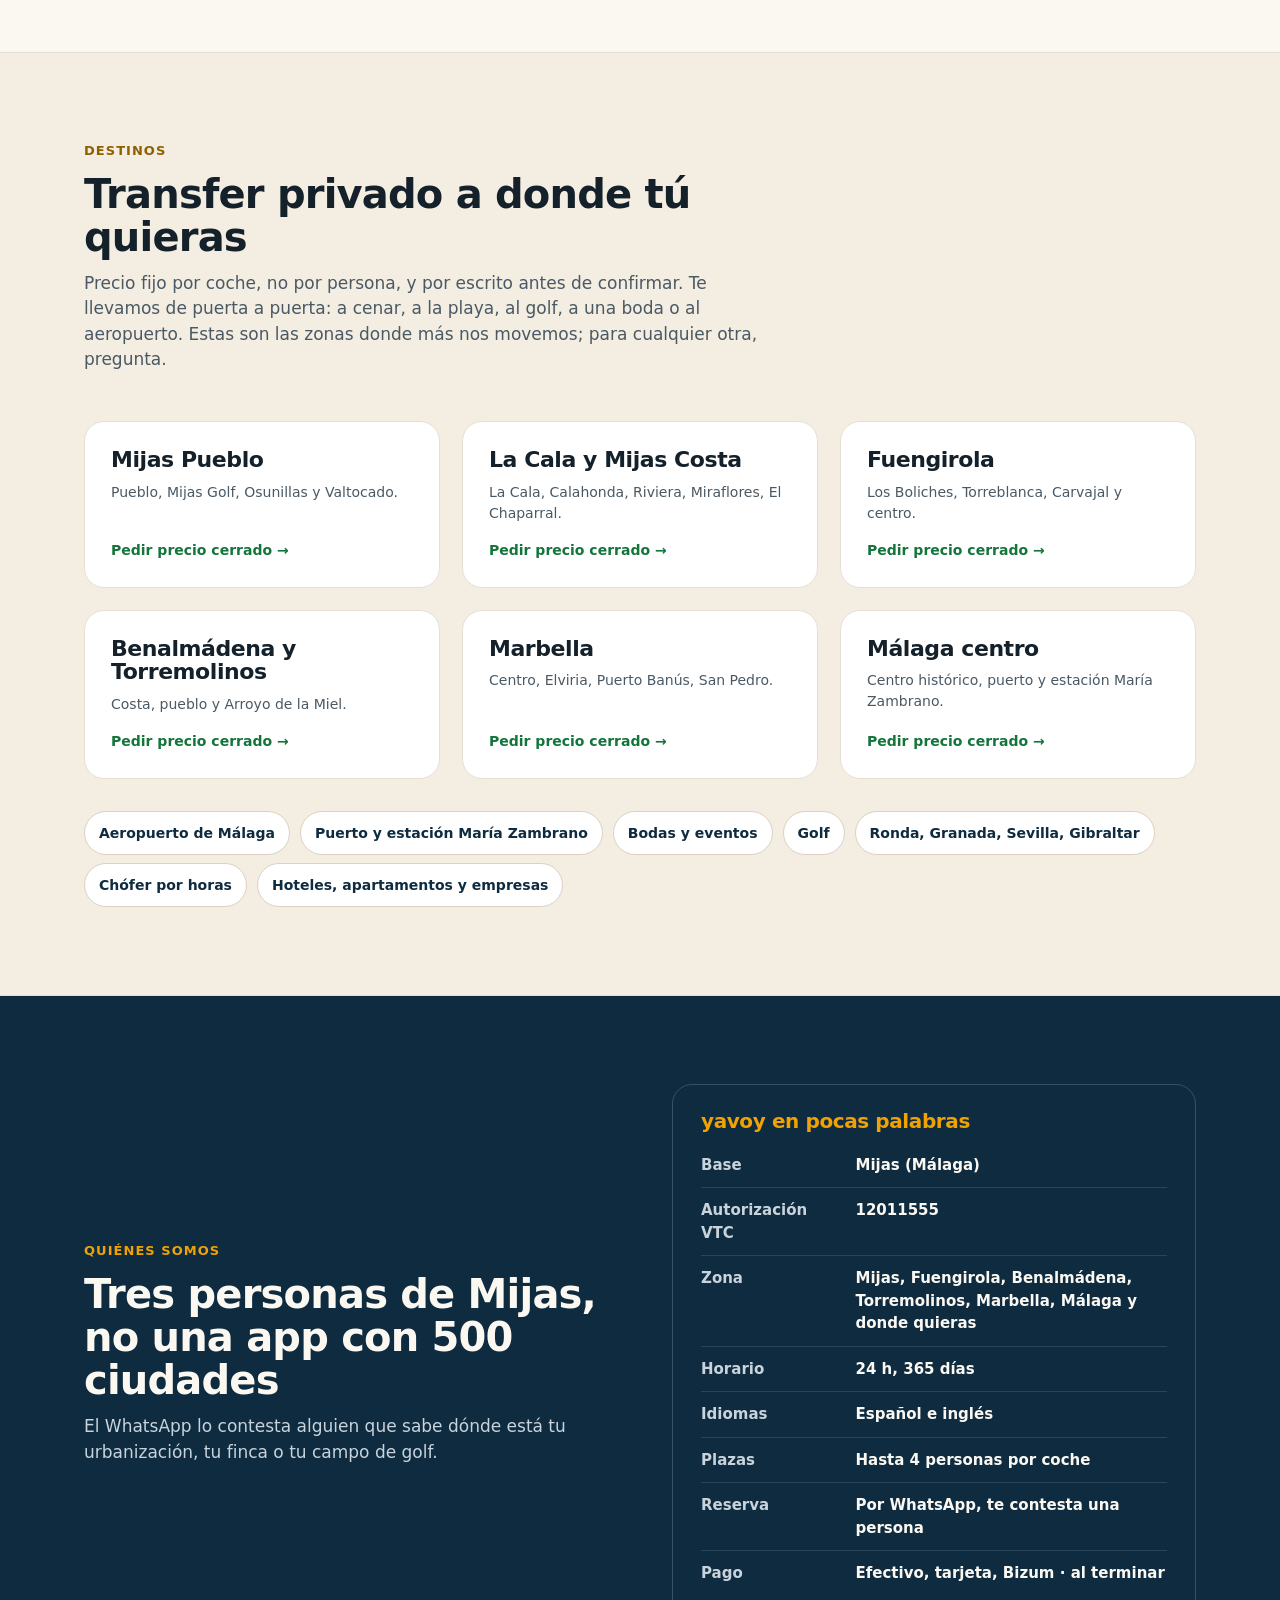
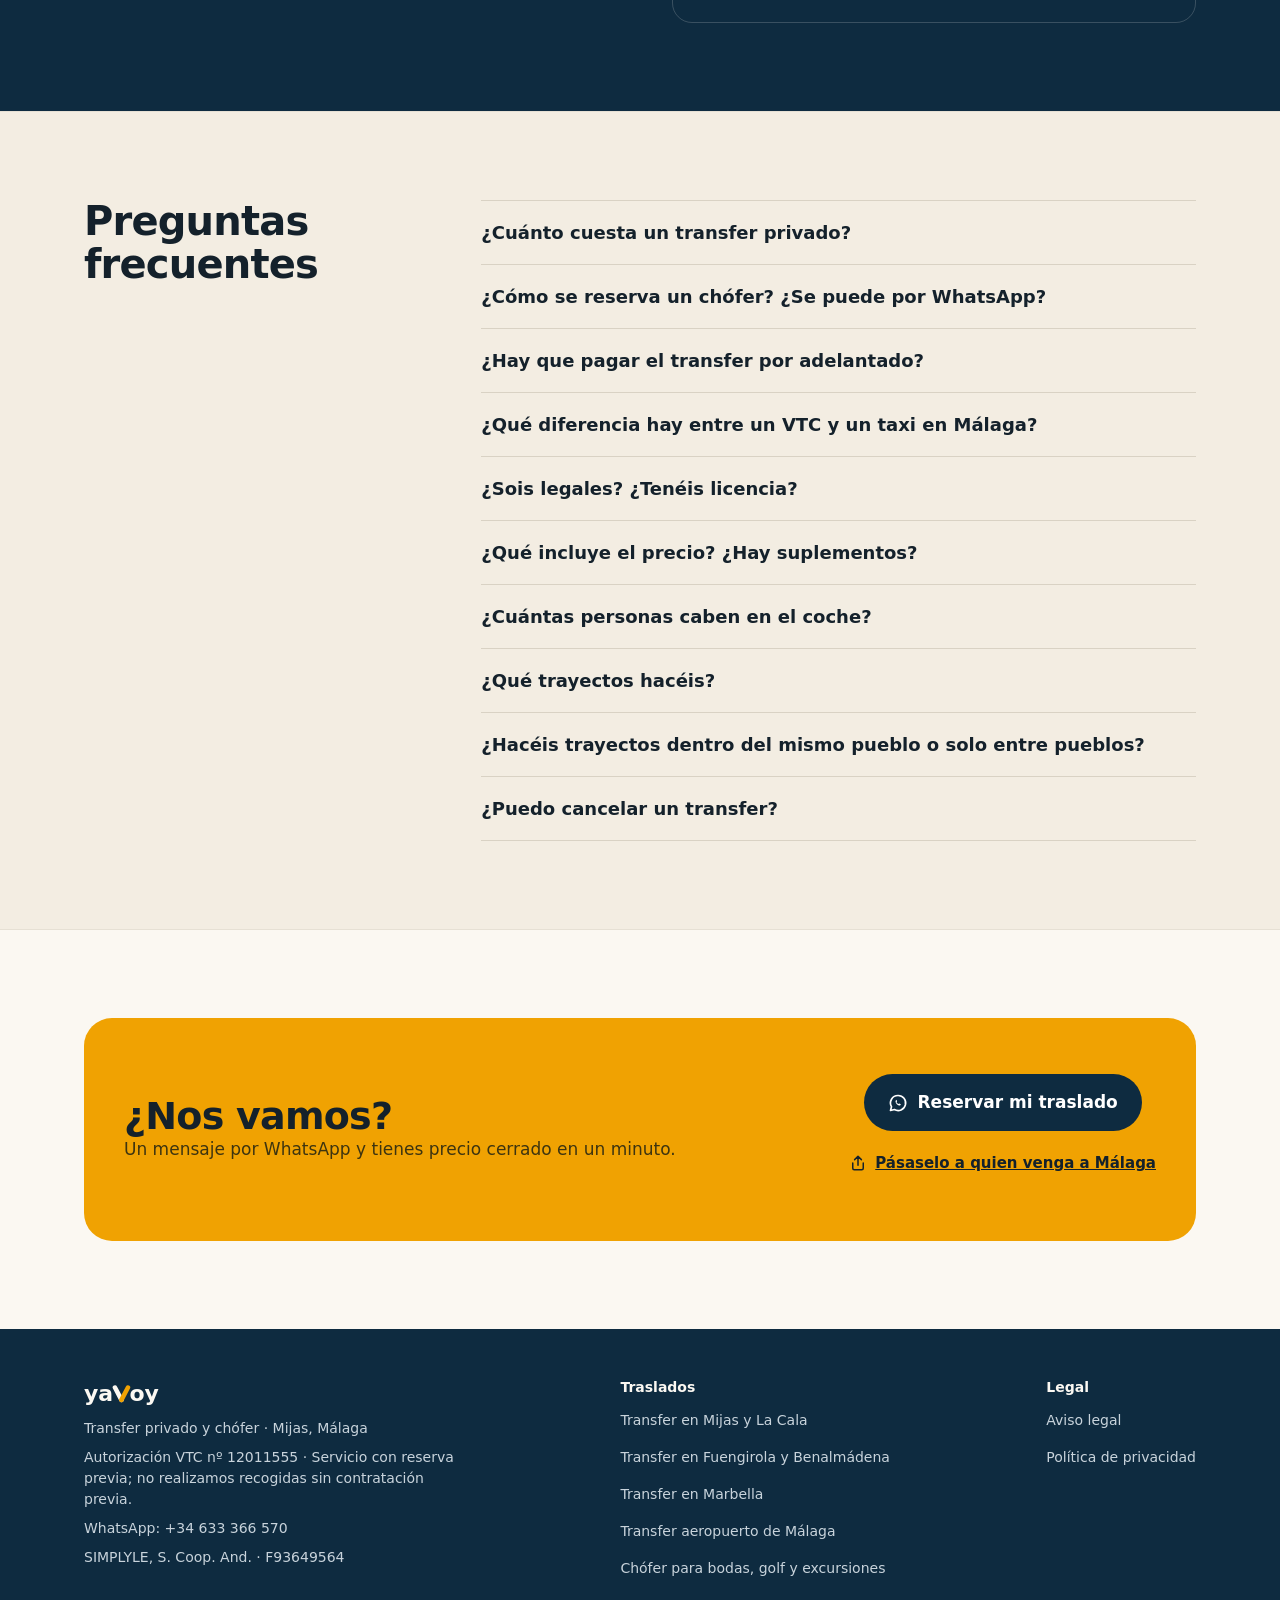
==== commit bfa3e465: "WhatsApp: número de Juteber Gestión (+34 633 366 570) Co-Authored-By: Claude Opus 5.5 <noreply@anthr" ====
--- a/docs/index.html
+++ b/docs/index.html
@@ -32,7 +32,7 @@
 <link rel="icon" href="/favicon.ico?v=9169c3bf" sizes="32x32">
 <link rel="apple-touch-icon" href="/apple-touch-icon.png?v=9169c3bf">
 <style>@font-face{font-family:'Outfit';src:url(/assets/fonts/outfit-latin-wght.woff2) format('woff2');font-weight:100 900;font-display:swap}@font-face{font-family:'Manrope';src:url(/assets/fonts/manrope-latin-wght.woff2) format('woff2');font-weight:200 800;font-display:swap}@font-face{font-family:'Outfit Fallback';src:local('Arial Bold'),local('Arial');font-weight:700 800;size-adjust:97.9%;ascent-override:102.1%;descent-override:26.6%;line-gap-override:0%}@font-face{font-family:'Manrope Fallback';src:local('Arial');size-adjust:101.5%;ascent-override:105%;descent-override:29.6%;line-gap-override:0%}:root{--navy:#0E2B40;--navy-2:#1C4D6E;--ink:#14212B;--muted:#4A5964;--muted-2:#5B6B77;--cream:#FBF8F2;--sand:#F3EDE2;--line:#E6E0D4;--line-2:#D9D2C4;--yellow:#F0A202;--yellow-ink:#8F6000;--wa:#13803F;--display:'Outfit','Outfit Fallback',system-ui,sans-serif;--body:'Manrope','Manrope Fallback',system-ui,sans-serif}*{box-sizing:border-box}html{scroll-behavior:smooth}body{margin:0;background:var(--cream);color:var(--ink);font-family:var(--body);line-height:1.5}a{color:var(--navy)}h1,h2,h3{font-family:var(--display);margin:0;letter-spacing:-0.02em;line-height:1.08}h2{font-size:clamp(30px,4vw,40px);font-weight:800}h3{font-size:22px;font-weight:700}p{margin:0}.wrap{max-width:1160px;margin:0 auto;padding:0 24px}.section{padding:88px 0}@media (max-width:640px){.section{padding:64px 0}.wrap{padding:0 16px}}.eyebrow{display:inline-flex;align-items:center;gap:8px;font-size:13px;font-weight:700;letter-spacing:.08em;text-transform:uppercase;color:var(--yellow-ink)}.eyebrow.on-dark{color:var(--yellow)}.lead{font-size:17px;color:var(--muted)}.btn{display:inline-flex;align-items:center;gap:10px;font-weight:700;font-size:17px;padding:16px 24px;border-radius:999px;text-decoration:none;min-height:44px}.btn-wa{background:var(--wa);color:#fff}.btn-wa:hover{background:#0F6B34}.btn-navy{background:var(--navy);color:#fff}.btn-sm{font-size:15px;padding:12px 18px}.btn-line,.lang{border:1px solid var(--line-2);background:transparent}.btn-line:hover,.lang:hover{border-color:var(--navy)}.card{background:#fff;border:1px solid var(--line);border-radius:20px;padding:26px;display:flex;flex-direction:column;gap:12px}.grid-3{display:grid;grid-template-columns:repeat(3,minmax(0,1fr));gap:22px}@media (max-width:900px){.grid-3{grid-template-columns:1fr}}.nav{position:sticky;top:0;z-index:5;background:rgba(251,248,242,.92);border-bottom:1px solid var(--line);backdrop-filter:blur(6px)}.nav .wrap{display:flex;flex-wrap:wrap;align-items:center;gap:14px 28px;padding-top:14px;padding-bottom:14px}.brand{font-family:var(--display);font-weight:800;font-size:28px;letter-spacing:-.02em;color:var(--navy);text-decoration:none;display:flex;align-items:center}.wm{display:inline-flex;align-items:baseline;white-space:nowrap}.wm-v{width:0.86em;height:0.86em;margin:0 -0.06em;align-self:baseline;transform:translateY(0.09em)}.nav-links{display:flex;flex-wrap:wrap;gap:6px 22px;font-weight:600;font-size:15px;flex:1 1 320px}.nav-links a{text-decoration:none;padding:8px 0}.nav-right{display:flex;gap:10px;align-items:center;margin-left:auto}.lang{font-size:14px;font-weight:600;color:var(--muted-2);border-radius:999px;padding:0 14px;min-height:44px;display:inline-flex;align-items:center;text-decoration:none}@media (max-width:640px){.nav-links{display:none}}.hero{background:var(--navy);color:var(--cream)}.hero .wrap{display:grid;grid-template-columns:7fr 5fr;gap:40px;align-items:center;padding-top:88px;padding-bottom:72px}@media (max-width:900px){.hero .wrap{grid-template-columns:1fr;padding-top:56px;padding-bottom:56px}}.hero-copy{display:flex;flex-direction:column;gap:24px;min-width:0}.hero-top{grid-column:1/-1;display:flex;flex-direction:column;gap:20px}.hero h1{font-size:clamp(34px,5.5vw,66px);font-weight:800;line-height:1.05;letter-spacing:-.025em}.hero .summary{font-size:18px;color:#E4EAEE;max-width:580px}.hero .sub{font-size:15px;color:#C8D3DB;max-width:560px}@media (max-width:640px){.hero h1{font-size:40px}.hero .summary{font-size:16px}.hero-copy{gap:18px}}.hero .promise{font-family:var(--display);font-weight:700;font-size:22px;color:var(--yellow)}.go{display:flex;flex-direction:column;gap:12px;max-width:640px}.go-label{font-family:var(--display);font-size:24px;font-weight:700;color:var(--cream)}.go-row{display:flex;align-items:center;gap:6px;background:#fff;border-radius:999px;padding:6px;box-shadow:0 14px 40px rgba(0,0,0,.35)}.go-row:focus-within{outline:3px solid var(--yellow);outline-offset:3px}.go-dest{flex:1;min-width:0;min-height:60px;border:0;background:transparent;color:var(--ink);padding:0 16px 0 24px;font:600 18px var(--body)}.go-dest::placeholder{color:#6B7A85;font-weight:400}.go-dest:focus{outline:none}.go .btn{min-height:60px;font-size:18px;padding:0 28px;white-space:nowrap}.go-alt{font-size:14px;color:#C8D3DB}.go-alt strong{color:var(--cream);white-space:nowrap}@media (max-width:640px){.go-row{flex-direction:column;align-items:stretch;border-radius:24px}.go-dest{min-height:56px;padding:0 18px}.go .btn{justify-content:center}}button.btn{border:0;cursor:pointer;font-family:inherit}.hero-checks{display:grid;grid-template-columns:repeat(2,max-content);gap:10px 28px;font-size:14px;color:#C8D3DB;font-weight:600}@media (max-width:640px){.hero-checks{grid-template-columns:1fr}}.hero-checks span{display:flex;align-items:center;gap:8px}.chat-col{width:100%;max-width:380px;margin:0 auto;display:flex;flex-direction:column;gap:14px}.chat{width:100%;background:#ECE5DA;border-radius:28px;padding:18px;display:flex;flex-direction:column;gap:12px;box-shadow:0 30px 60px rgba(0,0,0,.35)}.chat-head{display:flex;align-items:center;gap:10px;padding:4px 6px 10px;border-bottom:1px solid #D7CEBF}.chat-avatar{width:38px;height:38px;border-radius:50%;background:var(--navy);color:var(--yellow);font-family:var(--display);font-weight:800;display:flex;align-items:center;justify-content:center}.chat-name{font-weight:700;color:var(--ink);font-size:15px;display:block}.chat-status{font-size:12px;color:#14753B;font-weight:600}.msg{max-width:85%;padding:10px 14px;font-size:14px;line-height:1.4;color:var(--ink)}.msg.me{align-self:flex-end;background:#D9FDD3;border-radius:16px 16px 4px 16px}.msg.them{align-self:flex-start;background:#fff;border-radius:16px 16px 16px 4px}.strip{border-bottom:1px solid var(--line)}.strip .wrap{display:flex;flex-wrap:wrap;justify-content:space-between;gap:12px 32px;padding-top:22px;padding-bottom:22px;font-size:14px;font-weight:600;color:var(--muted-2)}.step-num{font-family:var(--display);font-weight:800;font-size:44px;color:var(--yellow);line-height:1}.section-head{display:flex;flex-direction:column;gap:12px;max-width:680px;margin-bottom:48px}.sand{background:var(--sand);border-top:1px solid var(--line);border-bottom:1px solid var(--line)}.dest{text-decoration:none;color:var(--ink);gap:10px}.dest:hover{border-color:var(--navy)}.dest-note{font-size:14px;color:var(--muted)}.dest-cta{font-size:14px;font-weight:700;color:#14753B;margin-top:auto;padding-top:6px}.chips{display:flex;flex-wrap:wrap;gap:8px 10px;align-items:center;margin-top:32px}.chip{font-size:14px;font-weight:600;color:var(--navy);text-decoration:none;background:#fff;border:1px solid var(--line-2);border-radius:999px;padding:8px 14px;min-height:44px;display:inline-flex;align-items:center}.chip:hover{border-color:var(--navy)}.team{background:var(--navy);color:var(--cream)}.team .lead{color:#C8D3DB}.team .wrap{display:grid;grid-template-columns:minmax(0,1fr) minmax(0,1fr);gap:40px 64px;align-items:center}.team .section-head{margin-bottom:0}.facts{border:1px solid rgba(251,248,242,.18);border-radius:20px;padding:26px 28px}.facts h3{font-size:20px;margin-bottom:10px;color:var(--yellow)}.facts dl{margin:0}.facts dl div{display:grid;grid-template-columns:9.5em 1fr;gap:12px;padding:11px 0;border-top:1px solid rgba(251,248,242,.12);font-size:15px}.facts dl div:first-child{border-top:0}.facts dt{color:#C8D3DB;font-weight:600}.facts dd{margin:0;color:var(--cream);font-weight:600}@media (max-width:900px){.team .wrap{grid-template-columns:1fr}}@media (max-width:640px){.facts{padding:20px}.facts dl div{grid-template-columns:1fr;gap:2px}}.reviews-head{display:flex;flex-wrap:wrap;justify-content:space-between;align-items:flex-end;gap:16px;margin-bottom:32px}.reviews-head a{font-weight:700;font-size:15px}.stars{color:var(--yellow-ink);letter-spacing:2px}blockquote{margin:0}blockquote p{font-size:15px}blockquote cite{font-style:normal;font-size:13px;font-weight:600;color:var(--muted-2)}.faq .wrap{display:grid;grid-template-columns:4fr 8fr;gap:40px}@media (max-width:900px){.faq .wrap{grid-template-columns:1fr}}details{border-top:1px solid var(--line-2);padding:18px 0}details:last-child{border-bottom:1px solid var(--line-2)}summary{cursor:pointer;font-family:var(--display);font-weight:700;font-size:18px;list-style:none}summary::-webkit-details-marker{display:none}details p{margin-top:12px;font-size:15px;color:var(--muted)}.cta-box{background:var(--yellow);color:var(--ink);border-radius:28px;padding:56px 40px;display:flex;flex-wrap:wrap;justify-content:space-between;align-items:center;gap:24px}.cta-box h2{font-size:38px}.cta-box p{font-size:17px;color:#3D3410}.cta-box p a{color:inherit;white-space:nowrap}.cta-actions{display:flex;flex-direction:column;align-items:center;gap:10px}.share{display:inline-flex;align-items:center;gap:8px;min-height:44px;font-size:15px;font-weight:700;color:var(--ink)}.share-nav{color:var(--navy);padding:11px 18px}@media (max-width:640px){.share-nav span{display:none}.share-nav{width:44px;padding:0;justify-content:center}}@media (max-width:640px){.cta-actions{align-items:flex-start}}@media (max-width:640px){.cta-box{padding:36px 24px}}footer{background:var(--navy);color:#C8D3DB;font-size:14px}footer .wrap{display:flex;flex-wrap:wrap;justify-content:space-between;gap:24px 40px;padding-top:48px;padding-bottom:48px}footer .col{display:flex;flex-direction:column;gap:8px;max-width:380px}footer .col a{color:#C8D3DB;text-decoration:none;padding:4px 0}footer .col a:hover{color:#fff}footer .brand-f{font-family:var(--display);font-weight:800;font-size:22px;color:var(--cream)}footer .col strong{color:var(--cream)}.doc{max-width:760px;padding-top:56px;padding-bottom:88px}.doc h1{font-size:clamp(34px,5vw,48px);font-weight:800;margin-bottom:24px}.doc h2{font-size:22px;margin:36px 0 12px}.doc p,.doc li{font-size:16px;color:var(--muted);margin-bottom:12px}.doc .btn{margin-top:12px}.wa-float{display:none}@media (max-width:640px){.wa-float{display:flex;position:fixed;right:16px;bottom:16px;z-index:9;width:56px;height:56px;border-radius:50%;background:var(--wa);color:#fff;align-items:center;justify-content:center;box-shadow:0 10px 24px rgba(0,0,0,.25)}}.vh{position:absolute;width:1px;height:1px;padding:0;margin:-1px;overflow:hidden;clip:rect(0,0,0,0);white-space:nowrap;border:0}.hole{background:#FF8A00;color:#000;padding:0 4px;border-radius:4px;font-weight:700}</style>
-<script type="application/ld+json">{"@context":"https://schema.org","@graph":[{"@type":"LocalBusiness","@id":"https://yavoymalaga.com/#business","name":"yavoy","description":"Transfer privado y chófer con autorización VTC en Málaga y Costa del Sol. Reserva por WhatsApp, precio cerrado, pago al llegar.","url":"https://yavoymalaga.com/","email":"hola@yavoymalaga.com","image":"https://yavoymalaga.com/og.jpg","logo":"https://yavoymalaga.com/apple-touch-icon.png","currenciesAccepted":"EUR","paymentAccepted":"Efectivo, tarjeta, Bizum","knowsLanguage":["es","en"],"address":{"@type":"PostalAddress","addressLocality":"Mijas","addressRegion":"Málaga","addressCountry":"ES"},"areaServed":[{"@type":"City","name":"Mijas"},{"@type":"City","name":"Fuengirola"},{"@type":"City","name":"Benalmádena"},{"@type":"City","name":"Torremolinos"},{"@type":"City","name":"Marbella"},{"@type":"City","name":"Málaga"}],"openingHoursSpecification":{"@type":"OpeningHoursSpecification","dayOfWeek":["Monday","Tuesday","Wednesday","Thursday","Friday","Saturday","Sunday"],"opens":"00:00","closes":"23:59"},"contactPoint":{"@type":"ContactPoint","contactType":"reservations","url":"https://wa.me/34658428681","availableLanguage":["es","en"]},"makesOffer":[{"@type":"Offer","itemOffered":{"@type":"Service","name":"Transfer aeropuerto de Málaga"}},{"@type":"Offer","itemOffered":{"@type":"Service","name":"Chófer para bodas y eventos"}},{"@type":"Offer","itemOffered":{"@type":"Service","name":"Transfer golf Costa del Sol"}},{"@type":"Offer","itemOffered":{"@type":"Service","name":"Chófer por horas y excursiones"}}]},{"@type":"WebSite","@id":"https://yavoymalaga.com/#website","url":"https://yavoymalaga.com/","name":"yavoy","inLanguage":["es","en"],"publisher":{"@id":"https://yavoymalaga.com/#business"}},{"@type":"WebPage","@id":"https://yavoymalaga.com/#webpage","url":"https://yavoymalaga.com/","name":"Transfer privado y chófer en Málaga y Costa del Sol · yavoy","description":"Transfer privado y chófer en Málaga y la Costa del Sol: aeropuerto, cenas, golf, bodas y excursiones. Precio cerrado por WhatsApp y pagas al llegar.","inLanguage":"es","isPartOf":{"@id":"https://yavoymalaga.com/#website"},"about":{"@id":"https://yavoymalaga.com/#business"}},{"@type":"FAQPage","@id":"https://yavoymalaga.com/#faq","mainEntity":[{"@type":"Question","name":"¿Cuánto cuesta un transfer privado?","acceptedAnswer":{"@type":"Answer","text":"Depende del trayecto y de la hora, y siempre es un precio cerrado por coche, no por persona. Escríbenos por WhatsApp con origen, destino, día y hora, y te damos el precio exacto por escrito antes de confirmar. Es el que pagas al llegar a tu destino, sin suplementos ni sorpresas."}},{"@type":"Question","name":"¿Cómo se reserva un chófer? ¿Se puede por WhatsApp?","acceptedAnswer":{"@type":"Answer","text":"Sí: en yavoy se reserva solo por WhatsApp. Envíanos origen, destino, día, hora y cuántos sois. Una persona te contesta con el precio cerrado por escrito y, cuando confirmas, te manda el nombre del conductor, el coche y la matrícula. El día antes te lo reconfirmamos."}},{"@type":"Question","name":"¿Hay que pagar el transfer por adelantado?","acceptedAnswer":{"@type":"Answer","text":"No. Con yavoy no pagas nada al reservar: pagas al conductor cuando te deja en tu destino, en efectivo, con tarjeta o por Bizum. El precio es el que te dimos por escrito al reservar. Si necesitas factura, te la hacemos."}},{"@type":"Question","name":"¿Qué diferencia hay entre un VTC y un taxi en Málaga?","acceptedAnswer":{"@type":"Answer","text":"El precio y la reserva. Un taxi cobra por taxímetro según la tarifa oficial, más cara de noche y en festivos, y se puede coger en la parada. Un VTC como yavoy cobra un precio cerrado que acuerdas antes del viaje y solo puede trabajar con reserva previa: sabes lo que vas a pagar antes de subir."}},{"@type":"Question","name":"¿Sois legales? ¿Tenéis licencia?","acceptedAnswer":{"@type":"Answer","text":"Sí. yavoy es una empresa con autorización VTC nº 12011555 de la Junta de Andalucía para el transporte de viajeros con conductor. Trabajamos solo con reserva previa, como exige la ley: tu confirmación por WhatsApp es el contrato. Por eso no recogemos a nadie en la calle ni en paradas sin reserva."}},{"@type":"Question","name":"¿Qué incluye el precio? ¿Hay suplementos?","acceptedAnswer":{"@type":"Answer","text":"Todo lo del trayecto. El precio cerrado que te da yavoy por WhatsApp incluye el peaje de autopista, el servicio de noche y el equipaje, así que no hay suplementos ni sorpresas: al llegar pagas exactamente la cifra que acordamos, en efectivo, con tarjeta o por Bizum."}},{"@type":"Question","name":"¿Cuántas personas caben en el coche?","acceptedAnswer":{"@type":"Answer","text":"Hasta 4 personas por coche, con su equipaje. Si sois más, lleváis bolsas de golf o mucho equipaje, dínoslo al reservar por WhatsApp y te proponemos la mejor opción para tu grupo, siempre con el precio cerrado antes de confirmar."}},{"@type":"Question","name":"¿Qué trayectos hacéis?","acceptedAnswer":{"@type":"Answer","text":"Cualquiera, dentro o fuera de la provincia de Málaga: aeropuerto, puerto y estación María Zambrano, cenas y salidas de noche, campos de golf, bodas, excursiones a Ronda, Granada, Sevilla o Gibraltar y servicios de chófer por horas. yavoy trabaja desde Mijas por toda la Costa del Sol, siempre con precio cerrado antes de salir."}},{"@type":"Question","name":"¿Hacéis trayectos dentro del mismo pueblo o solo entre pueblos?","acceptedAnswer":{"@type":"Answer","text":"Los dos. yavoy hace trayectos dentro del mismo municipio, como de tu casa a un restaurante de Marbella o del centro de Málaga al aeropuerto, y entre municipios de toda la Costa del Sol, como de Mijas a Marbella o de La Cala a Fuengirola. Siempre con precio cerrado por coche antes de salir."}},{"@type":"Question","name":"¿Puedo cancelar un transfer?","acceptedAnswer":{"@type":"Answer","text":"Sí, cuando quieras. Basta con un mensaje de WhatsApp; cuanto antes nos avises, antes podemos liberar el coche para otra persona. Como con yavoy no se paga nada por adelantado, no hay nada que devolver ni ningún trámite que hacer."}}]}]}</script>
+<script type="application/ld+json">{"@context":"https://schema.org","@graph":[{"@type":"LocalBusiness","@id":"https://yavoymalaga.com/#business","name":"yavoy","description":"Transfer privado y chófer con autorización VTC en Málaga y Costa del Sol. Reserva por WhatsApp, precio cerrado, pago al llegar.","url":"https://yavoymalaga.com/","email":"hola@yavoymalaga.com","image":"https://yavoymalaga.com/og.jpg","logo":"https://yavoymalaga.com/apple-touch-icon.png","currenciesAccepted":"EUR","paymentAccepted":"Efectivo, tarjeta, Bizum","knowsLanguage":["es","en"],"address":{"@type":"PostalAddress","addressLocality":"Mijas","addressRegion":"Málaga","addressCountry":"ES"},"areaServed":[{"@type":"City","name":"Mijas"},{"@type":"City","name":"Fuengirola"},{"@type":"City","name":"Benalmádena"},{"@type":"City","name":"Torremolinos"},{"@type":"City","name":"Marbella"},{"@type":"City","name":"Málaga"}],"openingHoursSpecification":{"@type":"OpeningHoursSpecification","dayOfWeek":["Monday","Tuesday","Wednesday","Thursday","Friday","Saturday","Sunday"],"opens":"00:00","closes":"23:59"},"contactPoint":{"@type":"ContactPoint","contactType":"reservations","url":"https://wa.me/34633366570","availableLanguage":["es","en"]},"makesOffer":[{"@type":"Offer","itemOffered":{"@type":"Service","name":"Transfer aeropuerto de Málaga"}},{"@type":"Offer","itemOffered":{"@type":"Service","name":"Chófer para bodas y eventos"}},{"@type":"Offer","itemOffered":{"@type":"Service","name":"Transfer golf Costa del Sol"}},{"@type":"Offer","itemOffered":{"@type":"Service","name":"Chófer por horas y excursiones"}}]},{"@type":"WebSite","@id":"https://yavoymalaga.com/#website","url":"https://yavoymalaga.com/","name":"yavoy","inLanguage":["es","en"],"publisher":{"@id":"https://yavoymalaga.com/#business"}},{"@type":"WebPage","@id":"https://yavoymalaga.com/#webpage","url":"https://yavoymalaga.com/","name":"Transfer privado y chófer en Málaga y Costa del Sol · yavoy","description":"Transfer privado y chófer en Málaga y la Costa del Sol: aeropuerto, cenas, golf, bodas y excursiones. Precio cerrado por WhatsApp y pagas al llegar.","inLanguage":"es","isPartOf":{"@id":"https://yavoymalaga.com/#website"},"about":{"@id":"https://yavoymalaga.com/#business"}},{"@type":"FAQPage","@id":"https://yavoymalaga.com/#faq","mainEntity":[{"@type":"Question","name":"¿Cuánto cuesta un transfer privado?","acceptedAnswer":{"@type":"Answer","text":"Depende del trayecto y de la hora, y siempre es un precio cerrado por coche, no por persona. Escríbenos por WhatsApp con origen, destino, día y hora, y te damos el precio exacto por escrito antes de confirmar. Es el que pagas al llegar a tu destino, sin suplementos ni sorpresas."}},{"@type":"Question","name":"¿Cómo se reserva un chófer? ¿Se puede por WhatsApp?","acceptedAnswer":{"@type":"Answer","text":"Sí: en yavoy se reserva solo por WhatsApp. Envíanos origen, destino, día, hora y cuántos sois. Una persona te contesta con el precio cerrado por escrito y, cuando confirmas, te manda el nombre del conductor, el coche y la matrícula. El día antes te lo reconfirmamos."}},{"@type":"Question","name":"¿Hay que pagar el transfer por adelantado?","acceptedAnswer":{"@type":"Answer","text":"No. Con yavoy no pagas nada al reservar: pagas al conductor cuando te deja en tu destino, en efectivo, con tarjeta o por Bizum. El precio es el que te dimos por escrito al reservar. Si necesitas factura, te la hacemos."}},{"@type":"Question","name":"¿Qué diferencia hay entre un VTC y un taxi en Málaga?","acceptedAnswer":{"@type":"Answer","text":"El precio y la reserva. Un taxi cobra por taxímetro según la tarifa oficial, más cara de noche y en festivos, y se puede coger en la parada. Un VTC como yavoy cobra un precio cerrado que acuerdas antes del viaje y solo puede trabajar con reserva previa: sabes lo que vas a pagar antes de subir."}},{"@type":"Question","name":"¿Sois legales? ¿Tenéis licencia?","acceptedAnswer":{"@type":"Answer","text":"Sí. yavoy es una empresa con autorización VTC nº 12011555 de la Junta de Andalucía para el transporte de viajeros con conductor. Trabajamos solo con reserva previa, como exige la ley: tu confirmación por WhatsApp es el contrato. Por eso no recogemos a nadie en la calle ni en paradas sin reserva."}},{"@type":"Question","name":"¿Qué incluye el precio? ¿Hay suplementos?","acceptedAnswer":{"@type":"Answer","text":"Todo lo del trayecto. El precio cerrado que te da yavoy por WhatsApp incluye el peaje de autopista, el servicio de noche y el equipaje, así que no hay suplementos ni sorpresas: al llegar pagas exactamente la cifra que acordamos, en efectivo, con tarjeta o por Bizum."}},{"@type":"Question","name":"¿Cuántas personas caben en el coche?","acceptedAnswer":{"@type":"Answer","text":"Hasta 4 personas por coche, con su equipaje. Si sois más, lleváis bolsas de golf o mucho equipaje, dínoslo al reservar por WhatsApp y te proponemos la mejor opción para tu grupo, siempre con el precio cerrado antes de confirmar."}},{"@type":"Question","name":"¿Qué trayectos hacéis?","acceptedAnswer":{"@type":"Answer","text":"Cualquiera, dentro o fuera de la provincia de Málaga: aeropuerto, puerto y estación María Zambrano, cenas y salidas de noche, campos de golf, bodas, excursiones a Ronda, Granada, Sevilla o Gibraltar y servicios de chófer por horas. yavoy trabaja desde Mijas por toda la Costa del Sol, siempre con precio cerrado antes de salir."}},{"@type":"Question","name":"¿Hacéis trayectos dentro del mismo pueblo o solo entre pueblos?","acceptedAnswer":{"@type":"Answer","text":"Los dos. yavoy hace trayectos dentro del mismo municipio, como de tu casa a un restaurante de Marbella o del centro de Málaga al aeropuerto, y entre municipios de toda la Costa del Sol, como de Mijas a Marbella o de La Cala a Fuengirola. Siempre con precio cerrado por coche antes de salir."}},{"@type":"Question","name":"¿Puedo cancelar un transfer?","acceptedAnswer":{"@type":"Answer","text":"Sí, cuando quieras. Basta con un mensaje de WhatsApp; cuanto antes nos avises, antes podemos liberar el coche para otra persona. Como con yavoy no se paga nada por adelantado, no hay nada que devolver ni ningún trámite que hacer."}}]}]}</script>
 </head>
 <body>
 <header class="nav">
@@ -42,7 +42,7 @@
 <div class="nav-right">
 <a class="lang" href="/en/" hreflang="en" lang="en">EN</a>
 <a target="_blank" rel="noopener" class="share btn btn-sm btn-line share-nav" href="https://wa.me/?text=Si%20vienes%20a%20M%C3%A1laga%20o%20a%20la%20Costa%20del%20Sol%2C%20mira%20esto%3A%20con%20yavoy%20reservas%20el%20traslado%20por%20WhatsApp%2C%20te%20contesta%20una%20persona%2C%20precio%20cerrado%20y%20pagas%20al%20llegar%20%F0%9F%91%89%20https%3A//yavoymalaga.com/" data-text="Si vienes a Málaga o a la Costa del Sol, mira esto: con yavoy reservas el traslado por WhatsApp, te contesta una persona, precio cerrado y pagas al llegar 👉 https://yavoymalaga.com/" aria-label="Compartir"><svg width="18" height="18" viewBox="0 0 24 24" aria-hidden="true"><path d="M12 15V3m0 0L7.5 7.5M12 3l4.5 4.5M5 12v7a2 2 0 0 0 2 2h10a2 2 0 0 0 2-2v-7" fill="none" stroke="currentColor" stroke-width="2" stroke-linecap="round" stroke-linejoin="round"/></svg><span>Compartir</span></a>
-<a target="_blank" rel="noopener" class="btn btn-wa btn-sm" href="https://wa.me/34658428681?text=Hola%2C%20quiero%20reservar%20un%20traslado"><svg width="18" height="18" viewBox="0 0 24 24" aria-hidden="true"><path d="M12 3a9 9 0 0 0-7.8 13.5L3 21l4.7-1.2A9 9 0 1 0 12 3z" fill="none" stroke="currentColor" stroke-width="2" stroke-linejoin="round"/><path d="M9 9.5c0 3 2.5 5.5 5.5 5.5l1-1.5-2-1-1 .8c-1-.5-1.8-1.3-2.3-2.3l.8-1-1-2z" fill="currentColor"/></svg>Reservar</a>
+<a target="_blank" rel="noopener" class="btn btn-wa btn-sm" href="https://wa.me/34633366570?text=Hola%2C%20quiero%20reservar%20un%20traslado"><svg width="18" height="18" viewBox="0 0 24 24" aria-hidden="true"><path d="M12 3a9 9 0 0 0-7.8 13.5L3 21l4.7-1.2A9 9 0 1 0 12 3z" fill="none" stroke="currentColor" stroke-width="2" stroke-linejoin="round"/><path d="M9 9.5c0 3 2.5 5.5 5.5 5.5l1-1.5-2-1-1 .8c-1-.5-1.8-1.3-2.3-2.3l.8-1-1-2z" fill="currentColor"/></svg>Reservar</a>
 </div>
 </div>
 </header>
@@ -55,12 +55,12 @@
 <h1>Un mensaje. Una persona. Un precio.</h1>
 </div>
 <div class="hero-copy">
-<form class="go" action="https://wa.me/34658428681" method="get" target="_blank" data-to=" a " data-al="1">
+<form class="go" action="https://wa.me/34633366570" method="get" target="_blank" data-to=" a " data-al="1">
 <label class="go-label" for="go-es">¿A dónde vas?</label>
 <div class="go-row"><input id="go-es" class="go-dest" type="text" autocomplete="off" enterkeyhint="go" maxlength="80" placeholder="Marbella, aeropuerto, Granada…">
 <input type="hidden" name="text" value="Hola, quiero reservar un traslado" data-msg="Hola, quiero reservar un traslado">
 <button class="btn btn-wa" type="submit"><svg width="20" height="20" viewBox="0 0 24 24" aria-hidden="true"><path d="M12 3a9 9 0 0 0-7.8 13.5L3 21l4.7-1.2A9 9 0 1 0 12 3z" fill="none" stroke="currentColor" stroke-width="2" stroke-linejoin="round"/><path d="M9 9.5c0 3 2.5 5.5 5.5 5.5l1-1.5-2-1-1 .8c-1-.5-1.8-1.3-2.3-2.3l.8-1-1-2z" fill="currentColor"/></svg>Reservar por WhatsApp</button></div>
-<p class="go-alt">¿No se abre WhatsApp? Escríbenos al <strong>+34 658 428 681</strong></p>
+<p class="go-alt">¿No se abre WhatsApp? Escríbenos al <strong>+34 633 366 570</strong></p>
 </form>
 <script>document.querySelectorAll('form.go').forEach(function(f){f.addEventListener('submit',function(e){var d=f.querySelector('.go-dest').value.trim(),h=f.querySelector('[name=text]'),s=d?f.dataset.to+d:'';if(f.dataset.al)s=s.replace(/^ a el /i,' al ');e.preventDefault();window.open(f.action+'?text='+encodeURIComponent(h.dataset.msg+s),'_blank','noopener')})})</script>
 <p class="promise">Pagas cuando te dejamos en tu destino.</p>
@@ -86,14 +86,14 @@
 <div class="wrap">
 <div class="section-head"><span class="eyebrow">Destinos</span><h2>Transfer privado a donde tú quieras</h2><p class="lead">Precio fijo por coche, no por persona, y por escrito antes de confirmar. Te llevamos de puerta a puerta: a cenar, a la playa, al golf, a una boda o al aeropuerto. Estas son las zonas donde más nos movemos; para cualquier otra, pregunta.</p></div>
 <div class="grid-3">
-<a target="_blank" rel="noopener" class="card dest" href="https://wa.me/34658428681?text=Hola%2C%20quiero%20un%20traslado%20a%20Mijas%20Pueblo"><h3>Mijas Pueblo</h3><p class="dest-note">Pueblo, Mijas Golf, Osunillas y Valtocado.</p><span class="dest-cta">Pedir precio cerrado →</span></a>
-<a target="_blank" rel="noopener" class="card dest" href="https://wa.me/34658428681?text=Hola%2C%20quiero%20un%20traslado%20a%20La%20Cala%20de%20Mijas"><h3>La Cala y Mijas Costa</h3><p class="dest-note">La Cala, Calahonda, Riviera, Miraflores, El Chaparral.</p><span class="dest-cta">Pedir precio cerrado →</span></a>
-<a target="_blank" rel="noopener" class="card dest" href="https://wa.me/34658428681?text=Hola%2C%20quiero%20un%20traslado%20a%20Fuengirola"><h3>Fuengirola</h3><p class="dest-note">Los Boliches, Torreblanca, Carvajal y centro.</p><span class="dest-cta">Pedir precio cerrado →</span></a>
-<a target="_blank" rel="noopener" class="card dest" href="https://wa.me/34658428681?text=Hola%2C%20quiero%20un%20traslado%20a%20Benalm%C3%A1dena"><h3>Benalmádena y Torremolinos</h3><p class="dest-note">Costa, pueblo y Arroyo de la Miel.</p><span class="dest-cta">Pedir precio cerrado →</span></a>
-<a target="_blank" rel="noopener" class="card dest" href="https://wa.me/34658428681?text=Hola%2C%20quiero%20un%20traslado%20a%20Marbella"><h3>Marbella</h3><p class="dest-note">Centro, Elviria, Puerto Banús, San Pedro.</p><span class="dest-cta">Pedir precio cerrado →</span></a>
-<a target="_blank" rel="noopener" class="card dest" href="https://wa.me/34658428681?text=Hola%2C%20quiero%20un%20traslado%20a%20M%C3%A1laga%20centro"><h3>Málaga centro</h3><p class="dest-note">Centro histórico, puerto y estación María Zambrano.</p><span class="dest-cta">Pedir precio cerrado →</span></a>
+<a target="_blank" rel="noopener" class="card dest" href="https://wa.me/34633366570?text=Hola%2C%20quiero%20un%20traslado%20a%20Mijas%20Pueblo"><h3>Mijas Pueblo</h3><p class="dest-note">Pueblo, Mijas Golf, Osunillas y Valtocado.</p><span class="dest-cta">Pedir precio cerrado →</span></a>
+<a target="_blank" rel="noopener" class="card dest" href="https://wa.me/34633366570?text=Hola%2C%20quiero%20un%20traslado%20a%20La%20Cala%20de%20Mijas"><h3>La Cala y Mijas Costa</h3><p class="dest-note">La Cala, Calahonda, Riviera, Miraflores, El Chaparral.</p><span class="dest-cta">Pedir precio cerrado →</span></a>
+<a target="_blank" rel="noopener" class="card dest" href="https://wa.me/34633366570?text=Hola%2C%20quiero%20un%20traslado%20a%20Fuengirola"><h3>Fuengirola</h3><p class="dest-note">Los Boliches, Torreblanca, Carvajal y centro.</p><span class="dest-cta">Pedir precio cerrado →</span></a>
+<a target="_blank" rel="noopener" class="card dest" href="https://wa.me/34633366570?text=Hola%2C%20quiero%20un%20traslado%20a%20Benalm%C3%A1dena"><h3>Benalmádena y Torremolinos</h3><p class="dest-note">Costa, pueblo y Arroyo de la Miel.</p><span class="dest-cta">Pedir precio cerrado →</span></a>
+<a target="_blank" rel="noopener" class="card dest" href="https://wa.me/34633366570?text=Hola%2C%20quiero%20un%20traslado%20a%20Marbella"><h3>Marbella</h3><p class="dest-note">Centro, Elviria, Puerto Banús, San Pedro.</p><span class="dest-cta">Pedir precio cerrado →</span></a>
+<a target="_blank" rel="noopener" class="card dest" href="https://wa.me/34633366570?text=Hola%2C%20quiero%20un%20traslado%20a%20M%C3%A1laga%20centro"><h3>Málaga centro</h3><p class="dest-note">Centro histórico, puerto y estación María Zambrano.</p><span class="dest-cta">Pedir precio cerrado →</span></a>
 </div>
-<div class="chips"><a target="_blank" rel="noopener" class="chip" href="https://wa.me/34658428681?text=Hola%2C%20quiero%20un%20traslado%20desde%20o%20hasta%20el%20aeropuerto%20de%20M%C3%A1laga">Aeropuerto de Málaga</a><a target="_blank" rel="noopener" class="chip" href="https://wa.me/34658428681?text=Hola%2C%20necesito%20un%20traslado%20desde%20el%20puerto%20o%20la%20estaci%C3%B3n%20de%20M%C3%A1laga">Puerto y estación María Zambrano</a><a target="_blank" rel="noopener" class="chip" href="https://wa.me/34658428681?text=Hola%2C%20quiero%20presupuesto%20para%20traslados%20de%20una%20boda%20o%20evento">Bodas y eventos</a><a target="_blank" rel="noopener" class="chip" href="https://wa.me/34658428681?text=Hola%2C%20quiero%20un%20traslado%20a%20un%20campo%20de%20golf">Golf</a><a target="_blank" rel="noopener" class="chip" href="https://wa.me/34658428681?text=Hola%2C%20quiero%20hacer%20una%20excursi%C3%B3n">Ronda, Granada, Sevilla, Gibraltar</a><a target="_blank" rel="noopener" class="chip" href="https://wa.me/34658428681?text=Hola%2C%20quiero%20un%20conductor%20por%20horas">Chófer por horas</a><a target="_blank" rel="noopener" class="chip" href="https://wa.me/34658428681?text=Hola%2C%20gestiono%20alojamientos%20y%20necesito%20traslados%20recurrentes">Hoteles, apartamentos y empresas</a></div>
+<div class="chips"><a target="_blank" rel="noopener" class="chip" href="https://wa.me/34633366570?text=Hola%2C%20quiero%20un%20traslado%20desde%20o%20hasta%20el%20aeropuerto%20de%20M%C3%A1laga">Aeropuerto de Málaga</a><a target="_blank" rel="noopener" class="chip" href="https://wa.me/34633366570?text=Hola%2C%20necesito%20un%20traslado%20desde%20el%20puerto%20o%20la%20estaci%C3%B3n%20de%20M%C3%A1laga">Puerto y estación María Zambrano</a><a target="_blank" rel="noopener" class="chip" href="https://wa.me/34633366570?text=Hola%2C%20quiero%20presupuesto%20para%20traslados%20de%20una%20boda%20o%20evento">Bodas y eventos</a><a target="_blank" rel="noopener" class="chip" href="https://wa.me/34633366570?text=Hola%2C%20quiero%20un%20traslado%20a%20un%20campo%20de%20golf">Golf</a><a target="_blank" rel="noopener" class="chip" href="https://wa.me/34633366570?text=Hola%2C%20quiero%20hacer%20una%20excursi%C3%B3n">Ronda, Granada, Sevilla, Gibraltar</a><a target="_blank" rel="noopener" class="chip" href="https://wa.me/34633366570?text=Hola%2C%20quiero%20un%20conductor%20por%20horas">Chófer por horas</a><a target="_blank" rel="noopener" class="chip" href="https://wa.me/34633366570?text=Hola%2C%20gestiono%20alojamientos%20y%20necesito%20traslados%20recurrentes">Hoteles, apartamentos y empresas</a></div>
 </div>
 </section>
 <section id="equipo" class="section team">
@@ -124,7 +124,7 @@
 <div class="cta-box">
 <div><h2>¿Nos vamos?</h2><p>Un mensaje por WhatsApp y tienes precio cerrado en un minuto.</p></div>
 <div class="cta-actions">
-<a target="_blank" rel="noopener" class="btn btn-navy" href="https://wa.me/34658428681?text=Hola%2C%20quiero%20reservar%20un%20traslado"><svg width="20" height="20" viewBox="0 0 24 24" aria-hidden="true"><path d="M12 3a9 9 0 0 0-7.8 13.5L3 21l4.7-1.2A9 9 0 1 0 12 3z" fill="none" stroke="currentColor" stroke-width="2" stroke-linejoin="round"/><path d="M9 9.5c0 3 2.5 5.5 5.5 5.5l1-1.5-2-1-1 .8c-1-.5-1.8-1.3-2.3-2.3l.8-1-1-2z" fill="currentColor"/></svg>Reservar mi traslado</a>
+<a target="_blank" rel="noopener" class="btn btn-navy" href="https://wa.me/34633366570?text=Hola%2C%20quiero%20reservar%20un%20traslado"><svg width="20" height="20" viewBox="0 0 24 24" aria-hidden="true"><path d="M12 3a9 9 0 0 0-7.8 13.5L3 21l4.7-1.2A9 9 0 1 0 12 3z" fill="none" stroke="currentColor" stroke-width="2" stroke-linejoin="round"/><path d="M9 9.5c0 3 2.5 5.5 5.5 5.5l1-1.5-2-1-1 .8c-1-.5-1.8-1.3-2.3-2.3l.8-1-1-2z" fill="currentColor"/></svg>Reservar mi traslado</a>
 <a target="_blank" rel="noopener" class="share" href="https://wa.me/?text=Si%20vienes%20a%20M%C3%A1laga%20o%20a%20la%20Costa%20del%20Sol%2C%20mira%20esto%3A%20con%20yavoy%20reservas%20el%20traslado%20por%20WhatsApp%2C%20te%20contesta%20una%20persona%2C%20precio%20cerrado%20y%20pagas%20al%20llegar%20%F0%9F%91%89%20https%3A//yavoymalaga.com/" data-text="Si vienes a Málaga o a la Costa del Sol, mira esto: con yavoy reservas el traslado por WhatsApp, te contesta una persona, precio cerrado y pagas al llegar 👉 https://yavoymalaga.com/" aria-label="Pásaselo a quien venga a Málaga"><svg width="18" height="18" viewBox="0 0 24 24" aria-hidden="true"><path d="M12 15V3m0 0L7.5 7.5M12 3l4.5 4.5M5 12v7a2 2 0 0 0 2 2h10a2 2 0 0 0 2-2v-7" fill="none" stroke="currentColor" stroke-width="2" stroke-linecap="round" stroke-linejoin="round"/></svg><span>Pásaselo a quien venga a Málaga</span></a>
 </div>
 </div>
@@ -137,13 +137,13 @@
 <span class="brand-f"><span class="wm" aria-hidden="true">ya<svg class="wm-v" aria-hidden="true" viewBox="0 0 64 64"><path d="M10 12 L32 54" fill="none" stroke="#FBF8F2" stroke-width="15.5" stroke-linecap="round"/><path d="M54 12 L32 54" fill="none" stroke="#F0A202" stroke-width="15.5" stroke-linecap="round"/></svg>oy</span><span class="vh">yavoy</span></span>
 <span>Transfer privado y chófer · Mijas, Málaga</span>
 <span>Autorización VTC nº 12011555 · Servicio con reserva previa; no realizamos recogidas sin contratación previa.</span>
-<span>WhatsApp: +34 658 428 681</span>
+<span>WhatsApp: +34 633 366 570</span>
 <span>SIMPLYLE, S. Coop. And. · F93649564</span>
 </div>
 <div class="col"><strong>Traslados</strong><a href="/#destinos">Transfer en Mijas y La Cala</a><a href="/#destinos">Transfer en Fuengirola y Benalmádena</a><a href="/#destinos">Transfer en Marbella</a><a href="/#destinos">Transfer aeropuerto de Málaga</a><a href="/#destinos">Chófer para bodas, golf y excursiones</a></div>
 <div class="col"><strong>Legal</strong><a href="/aviso-legal/">Aviso legal</a><a href="/privacidad/">Política de privacidad</a></div>
 </div>
 </footer>
-<a target="_blank" rel="noopener" class="wa-float" href="https://wa.me/34658428681?text=Hola%2C%20quiero%20reservar%20un%20traslado" aria-label="Escribir por WhatsApp"><svg width="28" height="28" viewBox="0 0 24 24" aria-hidden="true"><path d="M12 3a9 9 0 0 0-7.8 13.5L3 21l4.7-1.2A9 9 0 1 0 12 3z" fill="none" stroke="currentColor" stroke-width="2" stroke-linejoin="round"/><path d="M9 9.5c0 3 2.5 5.5 5.5 5.5l1-1.5-2-1-1 .8c-1-.5-1.8-1.3-2.3-2.3l.8-1-1-2z" fill="currentColor"/></svg></a>
+<a target="_blank" rel="noopener" class="wa-float" href="https://wa.me/34633366570?text=Hola%2C%20quiero%20reservar%20un%20traslado" aria-label="Escribir por WhatsApp"><svg width="28" height="28" viewBox="0 0 24 24" aria-hidden="true"><path d="M12 3a9 9 0 0 0-7.8 13.5L3 21l4.7-1.2A9 9 0 1 0 12 3z" fill="none" stroke="currentColor" stroke-width="2" stroke-linejoin="round"/><path d="M9 9.5c0 3 2.5 5.5 5.5 5.5l1-1.5-2-1-1 .8c-1-.5-1.8-1.3-2.3-2.3l.8-1-1-2z" fill="currentColor"/></svg></a>
 </body>
 </html>
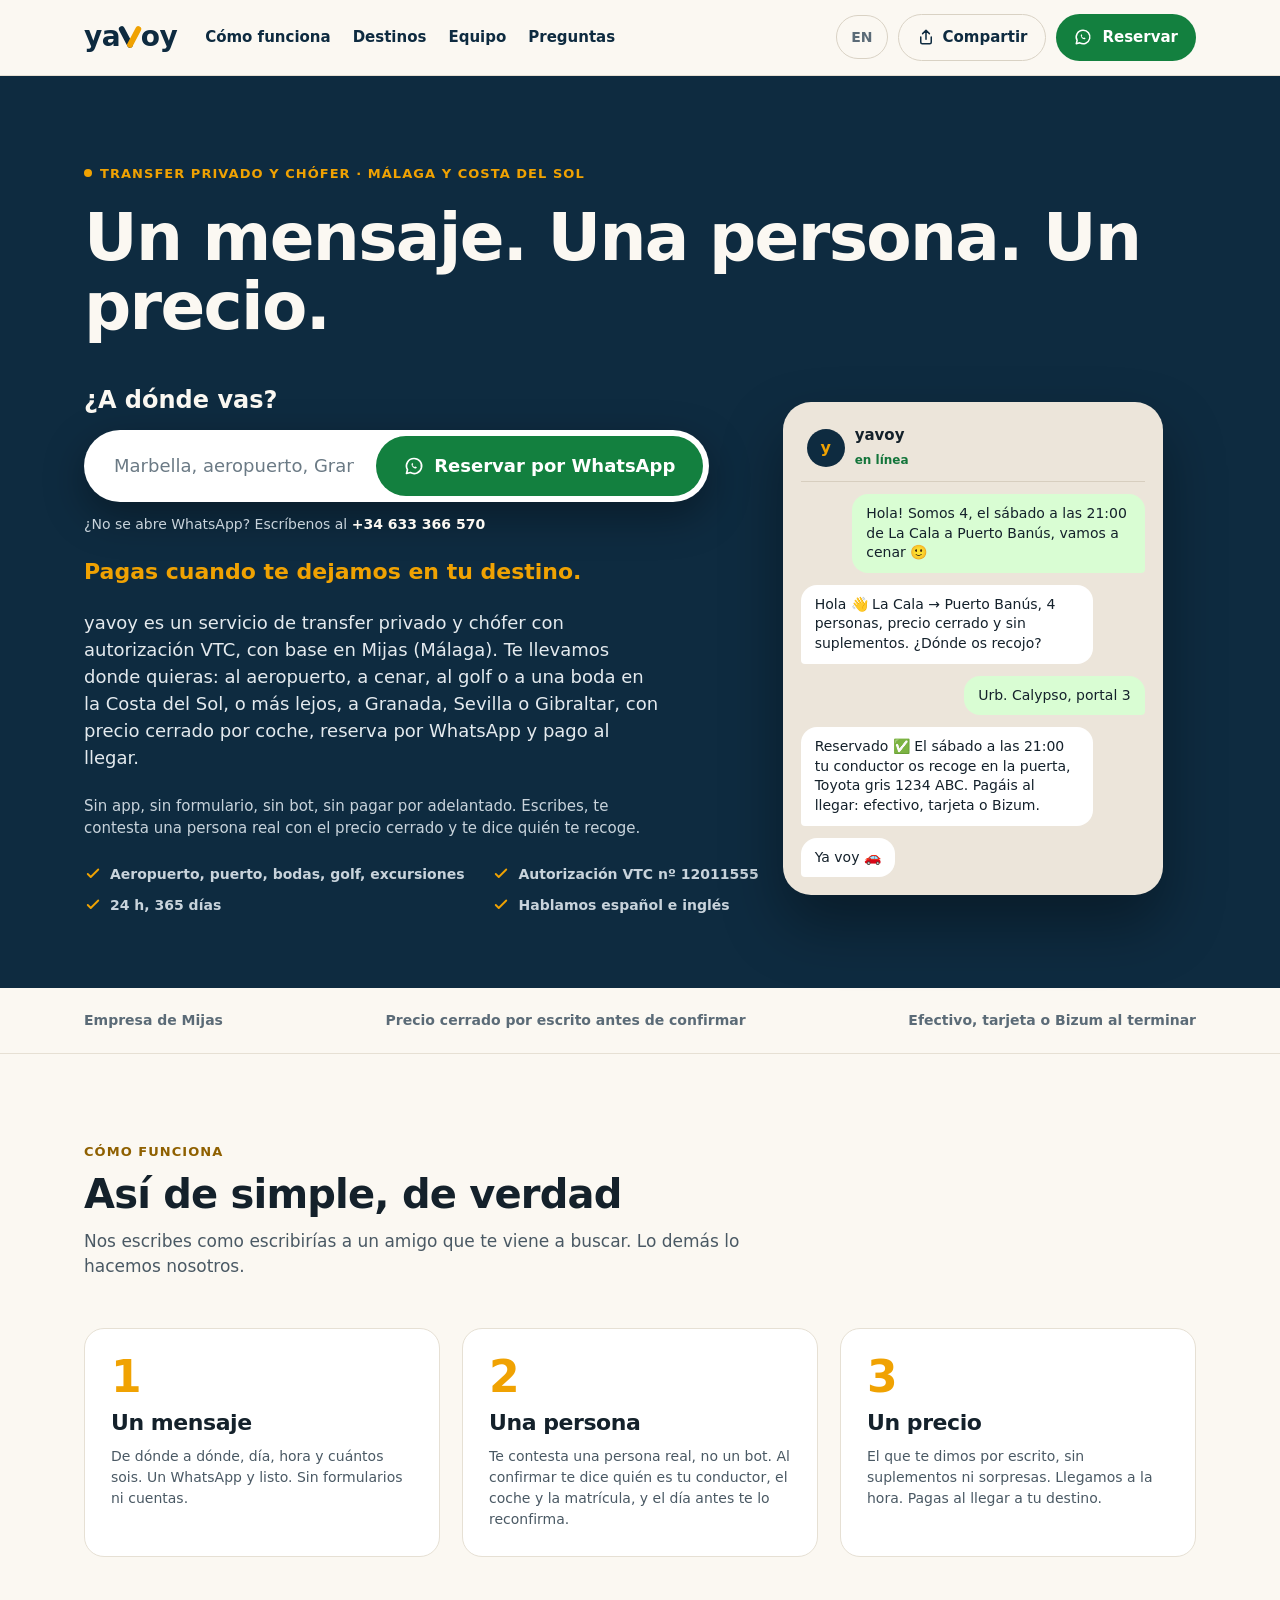
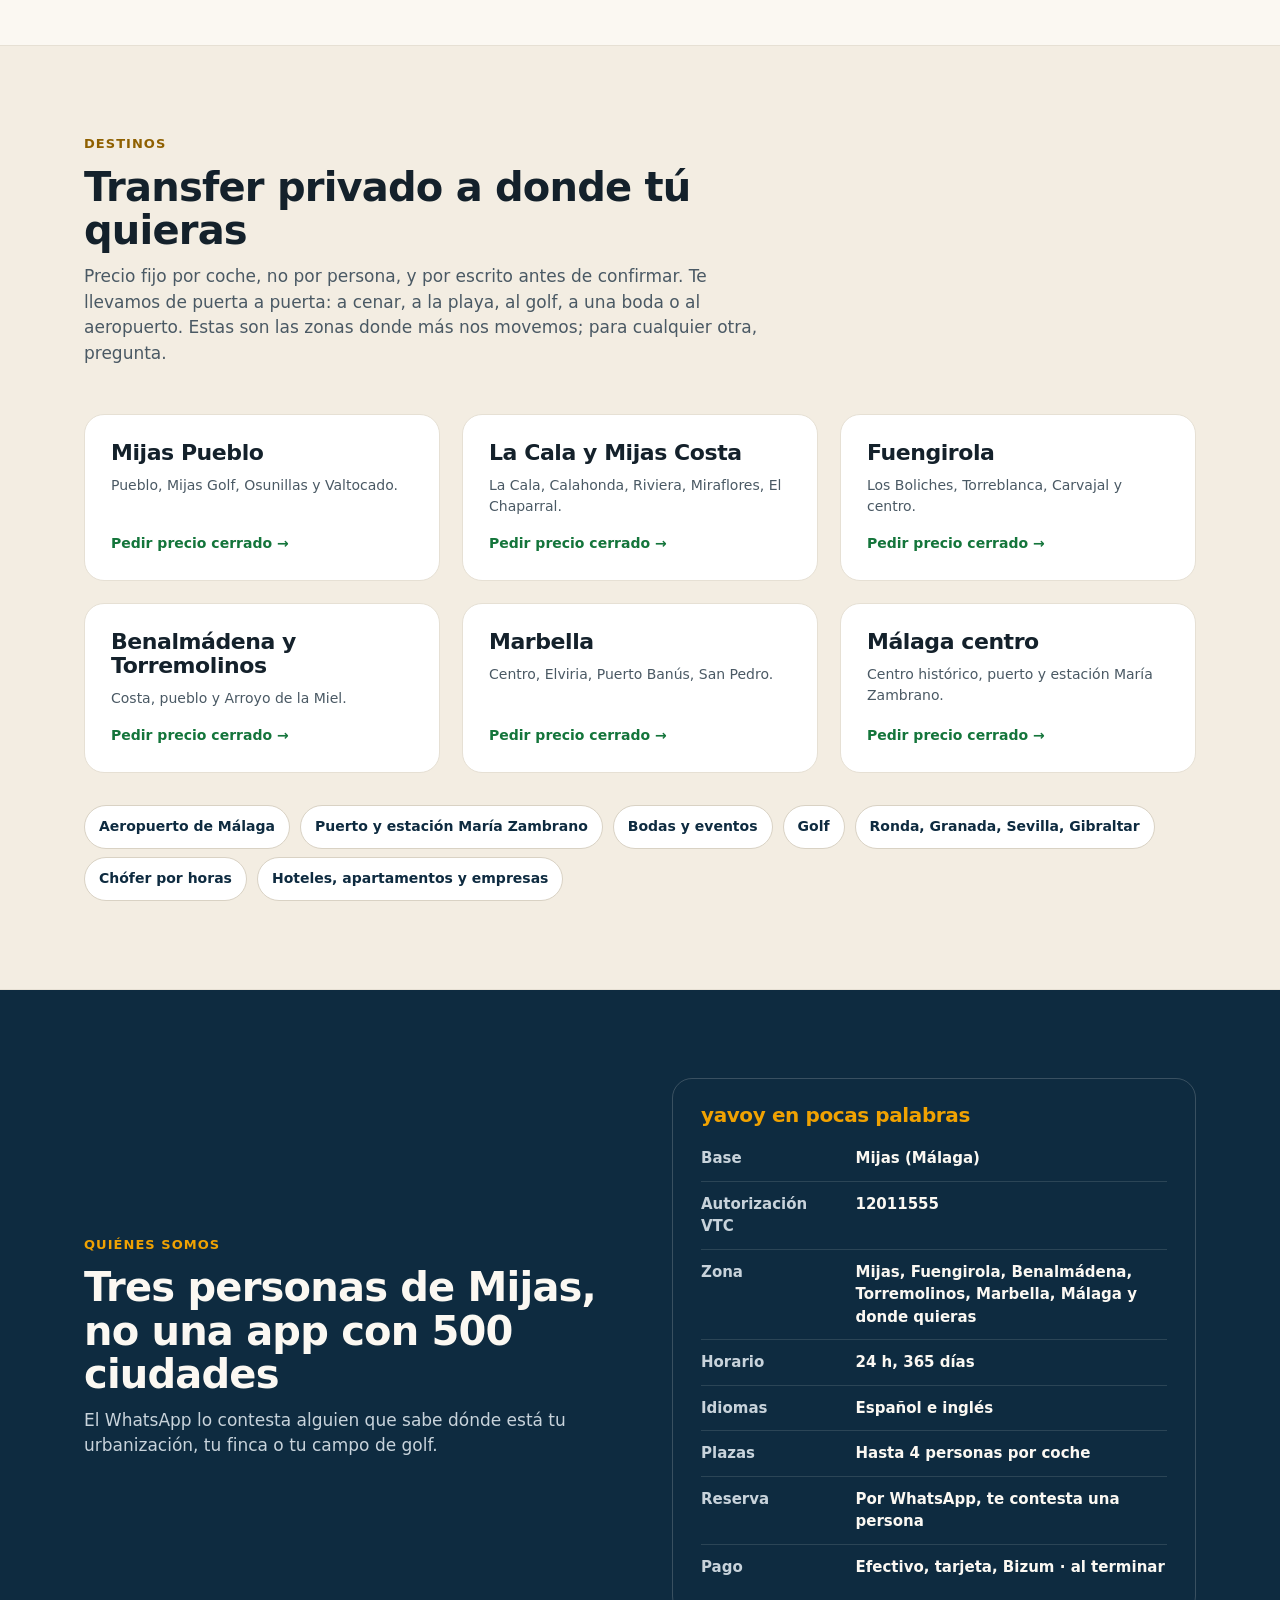
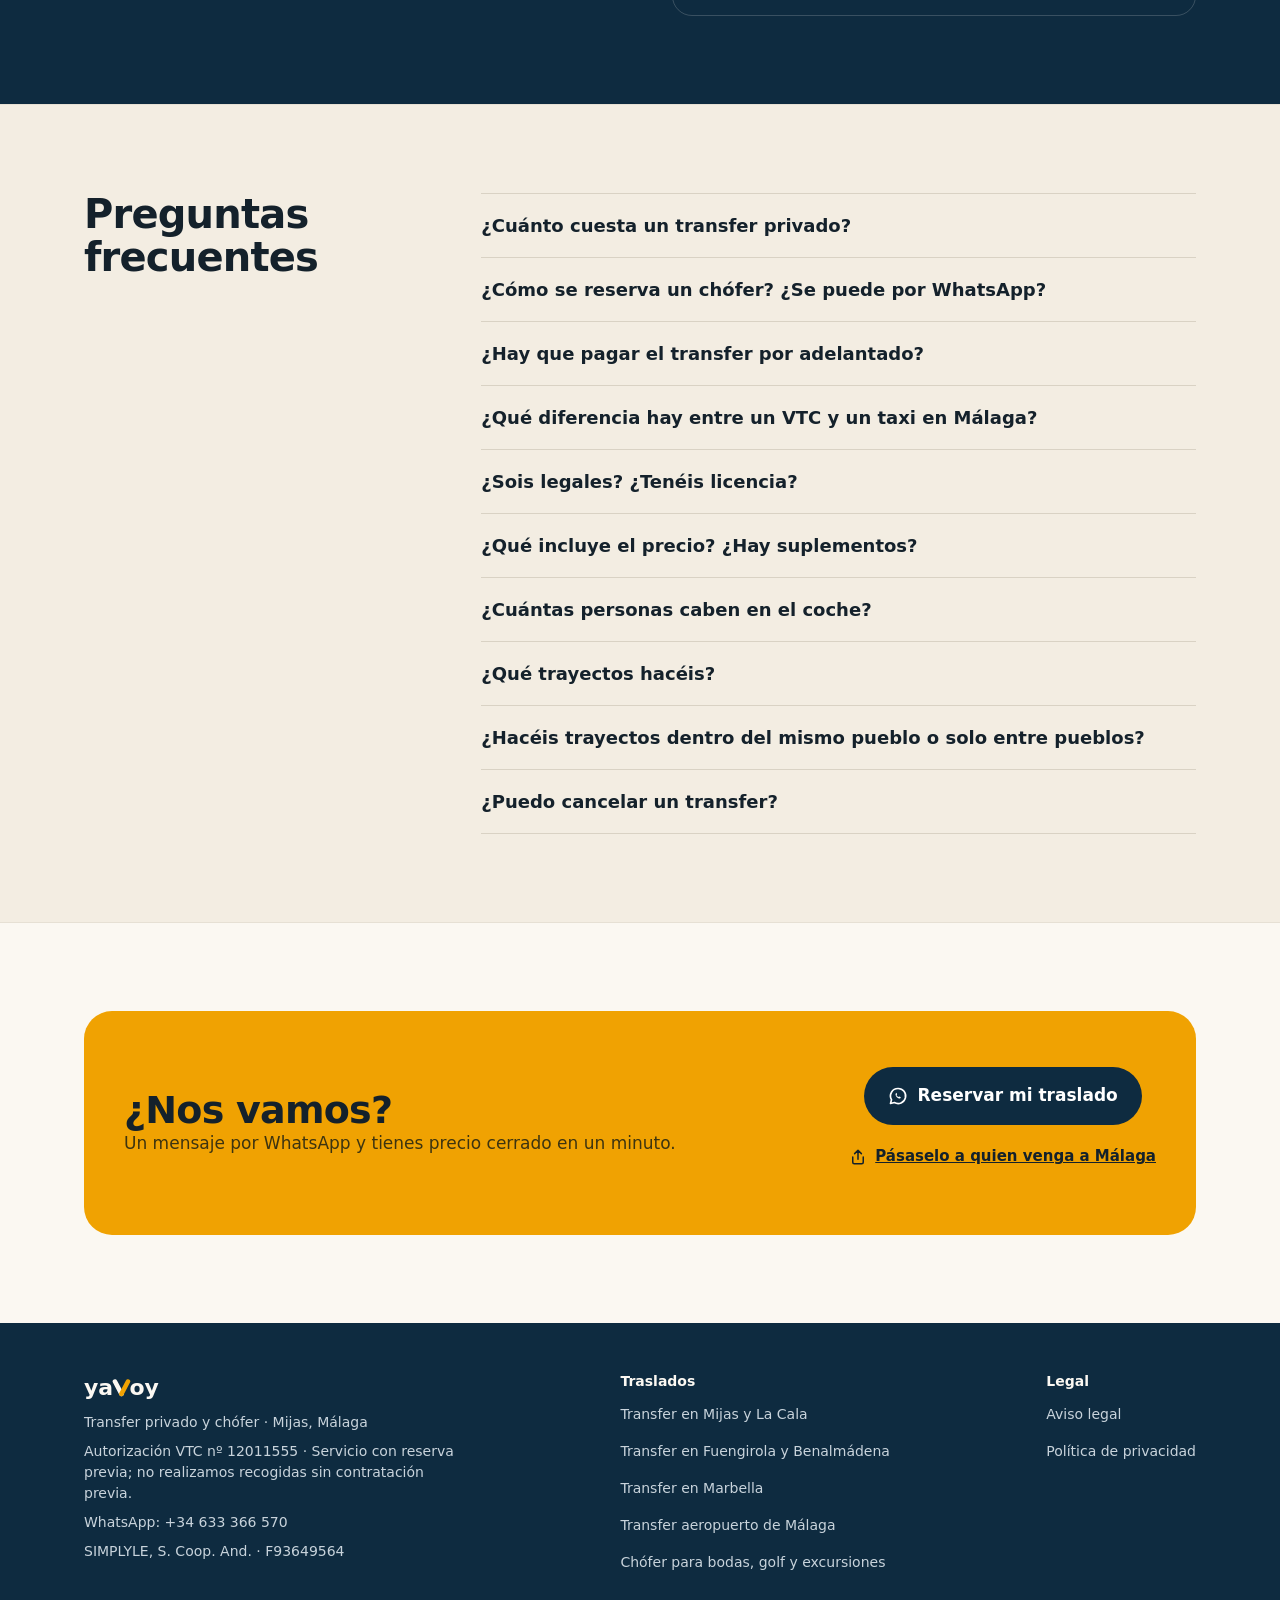
==== commit f7ad646b: "Móvil: buscador sin bloque blanco (campo y botón sueltos de 50 px) y promesa con interlineado compac" ====
--- a/docs/index.html
+++ b/docs/index.html
@@ -31,7 +31,7 @@
 <link rel="icon" href="/favicon.svg?v=9169c3bf" type="image/svg+xml">
 <link rel="icon" href="/favicon.ico?v=9169c3bf" sizes="32x32">
 <link rel="apple-touch-icon" href="/apple-touch-icon.png?v=9169c3bf">
-<style>@font-face{font-family:'Outfit';src:url(/assets/fonts/outfit-latin-wght.woff2) format('woff2');font-weight:100 900;font-display:swap}@font-face{font-family:'Manrope';src:url(/assets/fonts/manrope-latin-wght.woff2) format('woff2');font-weight:200 800;font-display:swap}@font-face{font-family:'Outfit Fallback';src:local('Arial Bold'),local('Arial');font-weight:700 800;size-adjust:97.9%;ascent-override:102.1%;descent-override:26.6%;line-gap-override:0%}@font-face{font-family:'Manrope Fallback';src:local('Arial');size-adjust:101.5%;ascent-override:105%;descent-override:29.6%;line-gap-override:0%}:root{--navy:#0E2B40;--navy-2:#1C4D6E;--ink:#14212B;--muted:#4A5964;--muted-2:#5B6B77;--cream:#FBF8F2;--sand:#F3EDE2;--line:#E6E0D4;--line-2:#D9D2C4;--yellow:#F0A202;--yellow-ink:#8F6000;--wa:#13803F;--display:'Outfit','Outfit Fallback',system-ui,sans-serif;--body:'Manrope','Manrope Fallback',system-ui,sans-serif}*{box-sizing:border-box}html{scroll-behavior:smooth}body{margin:0;background:var(--cream);color:var(--ink);font-family:var(--body);line-height:1.5}a{color:var(--navy)}h1,h2,h3{font-family:var(--display);margin:0;letter-spacing:-0.02em;line-height:1.08}h2{font-size:clamp(30px,4vw,40px);font-weight:800}h3{font-size:22px;font-weight:700}p{margin:0}.wrap{max-width:1160px;margin:0 auto;padding:0 24px}.section{padding:88px 0}@media (max-width:640px){.section{padding:64px 0}.wrap{padding:0 16px}}.eyebrow{display:inline-flex;align-items:center;gap:8px;font-size:13px;font-weight:700;letter-spacing:.08em;text-transform:uppercase;color:var(--yellow-ink)}.eyebrow.on-dark{color:var(--yellow)}.lead{font-size:17px;color:var(--muted)}.btn{display:inline-flex;align-items:center;gap:10px;font-weight:700;font-size:17px;padding:16px 24px;border-radius:999px;text-decoration:none;min-height:44px}.btn-wa{background:var(--wa);color:#fff}.btn-wa:hover{background:#0F6B34}.btn-navy{background:var(--navy);color:#fff}.btn-sm{font-size:15px;padding:12px 18px}.btn-line,.lang{border:1px solid var(--line-2);background:transparent}.btn-line:hover,.lang:hover{border-color:var(--navy)}.card{background:#fff;border:1px solid var(--line);border-radius:20px;padding:26px;display:flex;flex-direction:column;gap:12px}.grid-3{display:grid;grid-template-columns:repeat(3,minmax(0,1fr));gap:22px}@media (max-width:900px){.grid-3{grid-template-columns:1fr}}.nav{position:sticky;top:0;z-index:5;background:rgba(251,248,242,.92);border-bottom:1px solid var(--line);backdrop-filter:blur(6px)}.nav .wrap{display:flex;flex-wrap:wrap;align-items:center;gap:14px 28px;padding-top:14px;padding-bottom:14px}.brand{font-family:var(--display);font-weight:800;font-size:28px;letter-spacing:-.02em;color:var(--navy);text-decoration:none;display:flex;align-items:center}.wm{display:inline-flex;align-items:baseline;white-space:nowrap}.wm-v{width:0.86em;height:0.86em;margin:0 -0.06em;align-self:baseline;transform:translateY(0.09em)}.nav-links{display:flex;flex-wrap:wrap;gap:6px 22px;font-weight:600;font-size:15px;flex:1 1 320px}.nav-links a{text-decoration:none;padding:8px 0}.nav-right{display:flex;gap:10px;align-items:center;margin-left:auto}.lang{font-size:14px;font-weight:600;color:var(--muted-2);border-radius:999px;padding:0 14px;min-height:44px;display:inline-flex;align-items:center;text-decoration:none}@media (max-width:640px){.nav-links{display:none}}.hero{background:var(--navy);color:var(--cream)}.hero .wrap{display:grid;grid-template-columns:7fr 5fr;gap:40px;align-items:center;padding-top:88px;padding-bottom:72px}@media (max-width:900px){.hero .wrap{grid-template-columns:1fr;padding-top:56px;padding-bottom:56px}}.hero-copy{display:flex;flex-direction:column;gap:24px;min-width:0}.hero-top{grid-column:1/-1;display:flex;flex-direction:column;gap:20px}.hero h1{font-size:clamp(34px,5.5vw,66px);font-weight:800;line-height:1.05;letter-spacing:-.025em}.hero .summary{font-size:18px;color:#E4EAEE;max-width:580px}.hero .sub{font-size:15px;color:#C8D3DB;max-width:560px}@media (max-width:640px){.hero h1{font-size:40px}.hero .summary{font-size:16px}.hero-copy{gap:18px}}.hero .promise{font-family:var(--display);font-weight:700;font-size:22px;color:var(--yellow)}.go{display:flex;flex-direction:column;gap:12px;max-width:640px}.go-label{font-family:var(--display);font-size:24px;font-weight:700;color:var(--cream)}.go-row{display:flex;align-items:center;gap:6px;background:#fff;border-radius:999px;padding:6px;box-shadow:0 14px 40px rgba(0,0,0,.35)}.go-row:focus-within{outline:3px solid var(--yellow);outline-offset:3px}.go-dest{flex:1;min-width:0;min-height:60px;border:0;background:transparent;color:var(--ink);padding:0 16px 0 24px;font:600 18px var(--body)}.go-dest::placeholder{color:#6B7A85;font-weight:400}.go-dest:focus{outline:none}.go .btn{min-height:60px;font-size:18px;padding:0 28px;white-space:nowrap}.go-alt{font-size:14px;color:#C8D3DB}.go-alt strong{color:var(--cream);white-space:nowrap}@media (max-width:640px){.go-row{flex-direction:column;align-items:stretch;border-radius:24px}.go-dest{min-height:56px;padding:0 18px}.go .btn{justify-content:center}}button.btn{border:0;cursor:pointer;font-family:inherit}.hero-checks{display:grid;grid-template-columns:repeat(2,max-content);gap:10px 28px;font-size:14px;color:#C8D3DB;font-weight:600}@media (max-width:640px){.hero-checks{grid-template-columns:1fr}}.hero-checks span{display:flex;align-items:center;gap:8px}.chat-col{width:100%;max-width:380px;margin:0 auto;display:flex;flex-direction:column;gap:14px}.chat{width:100%;background:#ECE5DA;border-radius:28px;padding:18px;display:flex;flex-direction:column;gap:12px;box-shadow:0 30px 60px rgba(0,0,0,.35)}.chat-head{display:flex;align-items:center;gap:10px;padding:4px 6px 10px;border-bottom:1px solid #D7CEBF}.chat-avatar{width:38px;height:38px;border-radius:50%;background:var(--navy);color:var(--yellow);font-family:var(--display);font-weight:800;display:flex;align-items:center;justify-content:center}.chat-name{font-weight:700;color:var(--ink);font-size:15px;display:block}.chat-status{font-size:12px;color:#14753B;font-weight:600}.msg{max-width:85%;padding:10px 14px;font-size:14px;line-height:1.4;color:var(--ink)}.msg.me{align-self:flex-end;background:#D9FDD3;border-radius:16px 16px 4px 16px}.msg.them{align-self:flex-start;background:#fff;border-radius:16px 16px 16px 4px}.strip{border-bottom:1px solid var(--line)}.strip .wrap{display:flex;flex-wrap:wrap;justify-content:space-between;gap:12px 32px;padding-top:22px;padding-bottom:22px;font-size:14px;font-weight:600;color:var(--muted-2)}.step-num{font-family:var(--display);font-weight:800;font-size:44px;color:var(--yellow);line-height:1}.section-head{display:flex;flex-direction:column;gap:12px;max-width:680px;margin-bottom:48px}.sand{background:var(--sand);border-top:1px solid var(--line);border-bottom:1px solid var(--line)}.dest{text-decoration:none;color:var(--ink);gap:10px}.dest:hover{border-color:var(--navy)}.dest-note{font-size:14px;color:var(--muted)}.dest-cta{font-size:14px;font-weight:700;color:#14753B;margin-top:auto;padding-top:6px}.chips{display:flex;flex-wrap:wrap;gap:8px 10px;align-items:center;margin-top:32px}.chip{font-size:14px;font-weight:600;color:var(--navy);text-decoration:none;background:#fff;border:1px solid var(--line-2);border-radius:999px;padding:8px 14px;min-height:44px;display:inline-flex;align-items:center}.chip:hover{border-color:var(--navy)}.team{background:var(--navy);color:var(--cream)}.team .lead{color:#C8D3DB}.team .wrap{display:grid;grid-template-columns:minmax(0,1fr) minmax(0,1fr);gap:40px 64px;align-items:center}.team .section-head{margin-bottom:0}.facts{border:1px solid rgba(251,248,242,.18);border-radius:20px;padding:26px 28px}.facts h3{font-size:20px;margin-bottom:10px;color:var(--yellow)}.facts dl{margin:0}.facts dl div{display:grid;grid-template-columns:9.5em 1fr;gap:12px;padding:11px 0;border-top:1px solid rgba(251,248,242,.12);font-size:15px}.facts dl div:first-child{border-top:0}.facts dt{color:#C8D3DB;font-weight:600}.facts dd{margin:0;color:var(--cream);font-weight:600}@media (max-width:900px){.team .wrap{grid-template-columns:1fr}}@media (max-width:640px){.facts{padding:20px}.facts dl div{grid-template-columns:1fr;gap:2px}}.reviews-head{display:flex;flex-wrap:wrap;justify-content:space-between;align-items:flex-end;gap:16px;margin-bottom:32px}.reviews-head a{font-weight:700;font-size:15px}.stars{color:var(--yellow-ink);letter-spacing:2px}blockquote{margin:0}blockquote p{font-size:15px}blockquote cite{font-style:normal;font-size:13px;font-weight:600;color:var(--muted-2)}.faq .wrap{display:grid;grid-template-columns:4fr 8fr;gap:40px}@media (max-width:900px){.faq .wrap{grid-template-columns:1fr}}details{border-top:1px solid var(--line-2);padding:18px 0}details:last-child{border-bottom:1px solid var(--line-2)}summary{cursor:pointer;font-family:var(--display);font-weight:700;font-size:18px;list-style:none}summary::-webkit-details-marker{display:none}details p{margin-top:12px;font-size:15px;color:var(--muted)}.cta-box{background:var(--yellow);color:var(--ink);border-radius:28px;padding:56px 40px;display:flex;flex-wrap:wrap;justify-content:space-between;align-items:center;gap:24px}.cta-box h2{font-size:38px}.cta-box p{font-size:17px;color:#3D3410}.cta-box p a{color:inherit;white-space:nowrap}.cta-actions{display:flex;flex-direction:column;align-items:center;gap:10px}.share{display:inline-flex;align-items:center;gap:8px;min-height:44px;font-size:15px;font-weight:700;color:var(--ink)}.share-nav{color:var(--navy);padding:11px 18px}@media (max-width:640px){.share-nav span{display:none}.share-nav{width:44px;padding:0;justify-content:center}}@media (max-width:640px){.cta-actions{align-items:flex-start}}@media (max-width:640px){.cta-box{padding:36px 24px}}footer{background:var(--navy);color:#C8D3DB;font-size:14px}footer .wrap{display:flex;flex-wrap:wrap;justify-content:space-between;gap:24px 40px;padding-top:48px;padding-bottom:48px}footer .col{display:flex;flex-direction:column;gap:8px;max-width:380px}footer .col a{color:#C8D3DB;text-decoration:none;padding:4px 0}footer .col a:hover{color:#fff}footer .brand-f{font-family:var(--display);font-weight:800;font-size:22px;color:var(--cream)}footer .col strong{color:var(--cream)}.doc{max-width:760px;padding-top:56px;padding-bottom:88px}.doc h1{font-size:clamp(34px,5vw,48px);font-weight:800;margin-bottom:24px}.doc h2{font-size:22px;margin:36px 0 12px}.doc p,.doc li{font-size:16px;color:var(--muted);margin-bottom:12px}.doc .btn{margin-top:12px}.wa-float{display:none}@media (max-width:640px){.wa-float{display:flex;position:fixed;right:16px;bottom:16px;z-index:9;width:56px;height:56px;border-radius:50%;background:var(--wa);color:#fff;align-items:center;justify-content:center;box-shadow:0 10px 24px rgba(0,0,0,.25)}}.vh{position:absolute;width:1px;height:1px;padding:0;margin:-1px;overflow:hidden;clip:rect(0,0,0,0);white-space:nowrap;border:0}.hole{background:#FF8A00;color:#000;padding:0 4px;border-radius:4px;font-weight:700}</style>
+<style>@font-face{font-family:'Outfit';src:url(/assets/fonts/outfit-latin-wght.woff2) format('woff2');font-weight:100 900;font-display:swap}@font-face{font-family:'Manrope';src:url(/assets/fonts/manrope-latin-wght.woff2) format('woff2');font-weight:200 800;font-display:swap}@font-face{font-family:'Outfit Fallback';src:local('Arial Bold'),local('Arial');font-weight:700 800;size-adjust:97.9%;ascent-override:102.1%;descent-override:26.6%;line-gap-override:0%}@font-face{font-family:'Manrope Fallback';src:local('Arial');size-adjust:101.5%;ascent-override:105%;descent-override:29.6%;line-gap-override:0%}:root{--navy:#0E2B40;--navy-2:#1C4D6E;--ink:#14212B;--muted:#4A5964;--muted-2:#5B6B77;--cream:#FBF8F2;--sand:#F3EDE2;--line:#E6E0D4;--line-2:#D9D2C4;--yellow:#F0A202;--yellow-ink:#8F6000;--wa:#13803F;--display:'Outfit','Outfit Fallback',system-ui,sans-serif;--body:'Manrope','Manrope Fallback',system-ui,sans-serif}*{box-sizing:border-box}html{scroll-behavior:smooth}body{margin:0;background:var(--cream);color:var(--ink);font-family:var(--body);line-height:1.5}a{color:var(--navy)}h1,h2,h3{font-family:var(--display);margin:0;letter-spacing:-0.02em;line-height:1.08}h2{font-size:clamp(30px,4vw,40px);font-weight:800}h3{font-size:22px;font-weight:700}p{margin:0}.wrap{max-width:1160px;margin:0 auto;padding:0 24px}.section{padding:88px 0}@media (max-width:640px){.section{padding:64px 0}.wrap{padding:0 16px}}.eyebrow{display:inline-flex;align-items:center;gap:8px;font-size:13px;font-weight:700;letter-spacing:.08em;text-transform:uppercase;color:var(--yellow-ink)}.eyebrow.on-dark{color:var(--yellow)}.lead{font-size:17px;color:var(--muted)}.btn{display:inline-flex;align-items:center;gap:10px;font-weight:700;font-size:17px;padding:16px 24px;border-radius:999px;text-decoration:none;min-height:44px}.btn-wa{background:var(--wa);color:#fff}.btn-wa:hover{background:#0F6B34}.btn-navy{background:var(--navy);color:#fff}.btn-sm{font-size:15px;padding:12px 18px}.btn-line,.lang{border:1px solid var(--line-2);background:transparent}.btn-line:hover,.lang:hover{border-color:var(--navy)}.card{background:#fff;border:1px solid var(--line);border-radius:20px;padding:26px;display:flex;flex-direction:column;gap:12px}.grid-3{display:grid;grid-template-columns:repeat(3,minmax(0,1fr));gap:22px}@media (max-width:900px){.grid-3{grid-template-columns:1fr}}.nav{position:sticky;top:0;z-index:5;background:rgba(251,248,242,.92);border-bottom:1px solid var(--line);backdrop-filter:blur(6px)}.nav .wrap{display:flex;flex-wrap:wrap;align-items:center;gap:14px 28px;padding-top:14px;padding-bottom:14px}.brand{font-family:var(--display);font-weight:800;font-size:28px;letter-spacing:-.02em;color:var(--navy);text-decoration:none;display:flex;align-items:center}.wm{display:inline-flex;align-items:baseline;white-space:nowrap}.wm-v{width:0.86em;height:0.86em;margin:0 -0.06em;align-self:baseline;transform:translateY(0.09em)}.nav-links{display:flex;flex-wrap:wrap;gap:6px 22px;font-weight:600;font-size:15px;flex:1 1 320px}.nav-links a{text-decoration:none;padding:8px 0}.nav-right{display:flex;gap:10px;align-items:center;margin-left:auto}.lang{font-size:14px;font-weight:600;color:var(--muted-2);border-radius:999px;padding:0 14px;min-height:44px;display:inline-flex;align-items:center;text-decoration:none}@media (max-width:640px){.nav-links{display:none}.nav-cta{display:none}}.hero{background:var(--navy);color:var(--cream)}.hero .wrap{display:grid;grid-template-columns:7fr 5fr;gap:40px;align-items:center;padding-top:88px;padding-bottom:72px}@media (max-width:900px){.hero .wrap{grid-template-columns:1fr;padding-top:56px;padding-bottom:56px}}.hero-copy{display:flex;flex-direction:column;gap:24px;min-width:0}.hero-top{grid-column:1/-1;display:flex;flex-direction:column;gap:20px}.hero h1{font-size:clamp(34px,5.5vw,66px);font-weight:800;line-height:1.05;letter-spacing:-.025em}.hero .summary{font-size:18px;color:#E4EAEE;max-width:580px}.hero .sub{font-size:15px;color:#C8D3DB;max-width:560px}@media (max-width:640px){.hero h1{font-size:40px}.hero .summary{font-size:16px}.hero-copy{gap:18px}.hero .wrap{padding-top:36px;gap:28px}.hero-top{gap:14px}}.eb-short{display:none}@media (max-width:640px){.eb-long{display:none}.eb-short{display:inline}}.hero .promise{font-family:var(--display);font-weight:700;font-size:22px;line-height:1.2;color:var(--yellow)}.go{display:flex;flex-direction:column;gap:12px;max-width:640px}.go-label{font-family:var(--display);font-size:24px;font-weight:700;color:var(--cream)}.go-row{display:flex;align-items:center;gap:6px;background:#fff;border-radius:999px;padding:6px;box-shadow:0 14px 40px rgba(0,0,0,.35)}.go-row:focus-within{outline:3px solid var(--yellow);outline-offset:3px}.go-dest{flex:1;min-width:0;min-height:60px;border:0;background:transparent;color:var(--ink);padding:0 16px 0 24px;font:600 18px var(--body)}.go-dest::placeholder{color:#6B7A85;font-weight:400}.go-dest:focus{outline:none}.go .btn{min-height:60px;font-size:18px;padding:0 28px;white-space:nowrap}.go-alt{font-size:14px;color:#C8D3DB}.go-alt strong{color:var(--cream);white-space:nowrap}@media (max-width:640px){.go{gap:10px}.go-label{font-size:20px}.go-row{flex-direction:column;align-items:stretch;gap:10px;background:none;box-shadow:none;padding:0;border-radius:0}.go-row:focus-within{outline:none}.go-dest{flex:none;min-height:50px;padding:0 16px;font-size:16px;background:#fff;border-radius:14px}.go-dest:focus{outline:3px solid var(--yellow);outline-offset:2px}.go .btn{min-height:50px;font-size:16px;justify-content:center}}button.btn{border:0;cursor:pointer;font-family:inherit}.hero-checks{display:grid;grid-template-columns:repeat(2,max-content);gap:10px 28px;font-size:14px;color:#C8D3DB;font-weight:600}@media (max-width:640px){.hero-checks{grid-template-columns:1fr}}.hero-checks span{display:flex;align-items:center;gap:8px}.chat-col{width:100%;max-width:380px;margin:0 auto;display:flex;flex-direction:column;gap:14px}.chat{width:100%;background:#ECE5DA;border-radius:28px;padding:18px;display:flex;flex-direction:column;gap:12px;box-shadow:0 30px 60px rgba(0,0,0,.35)}.chat-head{display:flex;align-items:center;gap:10px;padding:4px 6px 10px;border-bottom:1px solid #D7CEBF}.chat-avatar{width:38px;height:38px;border-radius:50%;background:var(--navy);color:var(--yellow);font-family:var(--display);font-weight:800;display:flex;align-items:center;justify-content:center}.chat-name{font-weight:700;color:var(--ink);font-size:15px;display:block}.chat-status{font-size:12px;color:#14753B;font-weight:600}.msg{max-width:85%;padding:10px 14px;font-size:14px;line-height:1.4;color:var(--ink)}.msg.me{align-self:flex-end;background:#D9FDD3;border-radius:16px 16px 4px 16px}.msg.them{align-self:flex-start;background:#fff;border-radius:16px 16px 16px 4px}.strip{border-bottom:1px solid var(--line)}.strip .wrap{display:flex;flex-wrap:wrap;justify-content:space-between;gap:12px 32px;padding-top:22px;padding-bottom:22px;font-size:14px;font-weight:600;color:var(--muted-2)}.step-num{font-family:var(--display);font-weight:800;font-size:44px;color:var(--yellow);line-height:1}.section-head{display:flex;flex-direction:column;gap:12px;max-width:680px;margin-bottom:48px}.sand{background:var(--sand);border-top:1px solid var(--line);border-bottom:1px solid var(--line)}.dest{text-decoration:none;color:var(--ink);gap:10px}.dest:hover{border-color:var(--navy)}.dest-note{font-size:14px;color:var(--muted)}.dest-cta{font-size:14px;font-weight:700;color:#14753B;margin-top:auto;padding-top:6px}.chips{display:flex;flex-wrap:wrap;gap:8px 10px;align-items:center;margin-top:32px}.chip{font-size:14px;font-weight:600;color:var(--navy);text-decoration:none;background:#fff;border:1px solid var(--line-2);border-radius:999px;padding:8px 14px;min-height:44px;display:inline-flex;align-items:center}.chip:hover{border-color:var(--navy)}.team{background:var(--navy);color:var(--cream)}.team .lead{color:#C8D3DB}.team .wrap{display:grid;grid-template-columns:minmax(0,1fr) minmax(0,1fr);gap:40px 64px;align-items:center}.team .section-head{margin-bottom:0}.facts{border:1px solid rgba(251,248,242,.18);border-radius:20px;padding:26px 28px}.facts h3{font-size:20px;margin-bottom:10px;color:var(--yellow)}.facts dl{margin:0}.facts dl div{display:grid;grid-template-columns:9.5em 1fr;gap:12px;padding:11px 0;border-top:1px solid rgba(251,248,242,.12);font-size:15px}.facts dl div:first-child{border-top:0}.facts dt{color:#C8D3DB;font-weight:600}.facts dd{margin:0;color:var(--cream);font-weight:600}@media (max-width:900px){.team .wrap{grid-template-columns:1fr}}@media (max-width:640px){.facts{padding:20px}.facts dl div{grid-template-columns:1fr;gap:2px}}.reviews-head{display:flex;flex-wrap:wrap;justify-content:space-between;align-items:flex-end;gap:16px;margin-bottom:32px}.reviews-head a{font-weight:700;font-size:15px}.stars{color:var(--yellow-ink);letter-spacing:2px}blockquote{margin:0}blockquote p{font-size:15px}blockquote cite{font-style:normal;font-size:13px;font-weight:600;color:var(--muted-2)}.faq .wrap{display:grid;grid-template-columns:4fr 8fr;gap:40px}@media (max-width:900px){.faq .wrap{grid-template-columns:1fr}}details{border-top:1px solid var(--line-2);padding:18px 0}details:last-child{border-bottom:1px solid var(--line-2)}summary{cursor:pointer;font-family:var(--display);font-weight:700;font-size:18px;list-style:none}summary::-webkit-details-marker{display:none}details p{margin-top:12px;font-size:15px;color:var(--muted)}.cta-box{background:var(--yellow);color:var(--ink);border-radius:28px;padding:56px 40px;display:flex;flex-wrap:wrap;justify-content:space-between;align-items:center;gap:24px}.cta-box h2{font-size:38px}.cta-box p{font-size:17px;color:#3D3410}.cta-box p a{color:inherit;white-space:nowrap}.cta-actions{display:flex;flex-direction:column;align-items:center;gap:10px}.share{display:inline-flex;align-items:center;gap:8px;min-height:44px;font-size:15px;font-weight:700;color:var(--ink)}.share-nav{color:var(--navy);padding:11px 18px}@media (max-width:640px){.share-nav span{display:none}.share-nav{width:44px;padding:0;justify-content:center}}@media (max-width:640px){.cta-actions{align-items:flex-start}}@media (max-width:640px){.cta-box{padding:36px 24px}}footer{background:var(--navy);color:#C8D3DB;font-size:14px}footer .wrap{display:flex;flex-wrap:wrap;justify-content:space-between;gap:24px 40px;padding-top:48px;padding-bottom:48px}footer .col{display:flex;flex-direction:column;gap:8px;max-width:380px}footer .col a{color:#C8D3DB;text-decoration:none;padding:4px 0}footer .col a:hover{color:#fff}footer .brand-f{font-family:var(--display);font-weight:800;font-size:22px;color:var(--cream)}footer .col strong{color:var(--cream)}.doc{max-width:760px;padding-top:56px;padding-bottom:88px}.doc h1{font-size:clamp(34px,5vw,48px);font-weight:800;margin-bottom:24px}.doc h2{font-size:22px;margin:36px 0 12px}.doc p,.doc li{font-size:16px;color:var(--muted);margin-bottom:12px}.doc .btn{margin-top:12px}.wa-float{display:none}@media (max-width:640px){.wa-float{display:flex;position:fixed;right:16px;bottom:16px;z-index:9;width:56px;height:56px;border-radius:50%;background:var(--wa);color:#fff;align-items:center;justify-content:center;box-shadow:0 10px 24px rgba(0,0,0,.25);transition:opacity .2s,transform .2s,visibility .2s}.wa-float.off{opacity:0;visibility:hidden;transform:translateY(16px)}}.vh{position:absolute;width:1px;height:1px;padding:0;margin:-1px;overflow:hidden;clip:rect(0,0,0,0);white-space:nowrap;border:0}.hole{background:#FF8A00;color:#000;padding:0 4px;border-radius:4px;font-weight:700}</style>
 <script type="application/ld+json">{"@context":"https://schema.org","@graph":[{"@type":"LocalBusiness","@id":"https://yavoymalaga.com/#business","name":"yavoy","description":"Transfer privado y chófer con autorización VTC en Málaga y Costa del Sol. Reserva por WhatsApp, precio cerrado, pago al llegar.","url":"https://yavoymalaga.com/","email":"hola@yavoymalaga.com","image":"https://yavoymalaga.com/og.jpg","logo":"https://yavoymalaga.com/apple-touch-icon.png","currenciesAccepted":"EUR","paymentAccepted":"Efectivo, tarjeta, Bizum","knowsLanguage":["es","en"],"address":{"@type":"PostalAddress","addressLocality":"Mijas","addressRegion":"Málaga","addressCountry":"ES"},"areaServed":[{"@type":"City","name":"Mijas"},{"@type":"City","name":"Fuengirola"},{"@type":"City","name":"Benalmádena"},{"@type":"City","name":"Torremolinos"},{"@type":"City","name":"Marbella"},{"@type":"City","name":"Málaga"}],"openingHoursSpecification":{"@type":"OpeningHoursSpecification","dayOfWeek":["Monday","Tuesday","Wednesday","Thursday","Friday","Saturday","Sunday"],"opens":"00:00","closes":"23:59"},"contactPoint":{"@type":"ContactPoint","contactType":"reservations","url":"https://wa.me/34633366570","availableLanguage":["es","en"]},"makesOffer":[{"@type":"Offer","itemOffered":{"@type":"Service","name":"Transfer aeropuerto de Málaga"}},{"@type":"Offer","itemOffered":{"@type":"Service","name":"Chófer para bodas y eventos"}},{"@type":"Offer","itemOffered":{"@type":"Service","name":"Transfer golf Costa del Sol"}},{"@type":"Offer","itemOffered":{"@type":"Service","name":"Chófer por horas y excursiones"}}]},{"@type":"WebSite","@id":"https://yavoymalaga.com/#website","url":"https://yavoymalaga.com/","name":"yavoy","inLanguage":["es","en"],"publisher":{"@id":"https://yavoymalaga.com/#business"}},{"@type":"WebPage","@id":"https://yavoymalaga.com/#webpage","url":"https://yavoymalaga.com/","name":"Transfer privado y chófer en Málaga y Costa del Sol · yavoy","description":"Transfer privado y chófer en Málaga y la Costa del Sol: aeropuerto, cenas, golf, bodas y excursiones. Precio cerrado por WhatsApp y pagas al llegar.","inLanguage":"es","isPartOf":{"@id":"https://yavoymalaga.com/#website"},"about":{"@id":"https://yavoymalaga.com/#business"}},{"@type":"FAQPage","@id":"https://yavoymalaga.com/#faq","mainEntity":[{"@type":"Question","name":"¿Cuánto cuesta un transfer privado?","acceptedAnswer":{"@type":"Answer","text":"Depende del trayecto y de la hora, y siempre es un precio cerrado por coche, no por persona. Escríbenos por WhatsApp con origen, destino, día y hora, y te damos el precio exacto por escrito antes de confirmar. Es el que pagas al llegar a tu destino, sin suplementos ni sorpresas."}},{"@type":"Question","name":"¿Cómo se reserva un chófer? ¿Se puede por WhatsApp?","acceptedAnswer":{"@type":"Answer","text":"Sí: en yavoy se reserva solo por WhatsApp. Envíanos origen, destino, día, hora y cuántos sois. Una persona te contesta con el precio cerrado por escrito y, cuando confirmas, te manda el nombre del conductor, el coche y la matrícula. El día antes te lo reconfirmamos."}},{"@type":"Question","name":"¿Hay que pagar el transfer por adelantado?","acceptedAnswer":{"@type":"Answer","text":"No. Con yavoy no pagas nada al reservar: pagas al conductor cuando te deja en tu destino, en efectivo, con tarjeta o por Bizum. El precio es el que te dimos por escrito al reservar. Si necesitas factura, te la hacemos."}},{"@type":"Question","name":"¿Qué diferencia hay entre un VTC y un taxi en Málaga?","acceptedAnswer":{"@type":"Answer","text":"El precio y la reserva. Un taxi cobra por taxímetro según la tarifa oficial, más cara de noche y en festivos, y se puede coger en la parada. Un VTC como yavoy cobra un precio cerrado que acuerdas antes del viaje y solo puede trabajar con reserva previa: sabes lo que vas a pagar antes de subir."}},{"@type":"Question","name":"¿Sois legales? ¿Tenéis licencia?","acceptedAnswer":{"@type":"Answer","text":"Sí. yavoy es una empresa con autorización VTC nº 12011555 de la Junta de Andalucía para el transporte de viajeros con conductor. Trabajamos solo con reserva previa, como exige la ley: tu confirmación por WhatsApp es el contrato. Por eso no recogemos a nadie en la calle ni en paradas sin reserva."}},{"@type":"Question","name":"¿Qué incluye el precio? ¿Hay suplementos?","acceptedAnswer":{"@type":"Answer","text":"Todo lo del trayecto. El precio cerrado que te da yavoy por WhatsApp incluye el peaje de autopista, el servicio de noche y el equipaje, así que no hay suplementos ni sorpresas: al llegar pagas exactamente la cifra que acordamos, en efectivo, con tarjeta o por Bizum."}},{"@type":"Question","name":"¿Cuántas personas caben en el coche?","acceptedAnswer":{"@type":"Answer","text":"Hasta 4 personas por coche, con su equipaje. Si sois más, lleváis bolsas de golf o mucho equipaje, dínoslo al reservar por WhatsApp y te proponemos la mejor opción para tu grupo, siempre con el precio cerrado antes de confirmar."}},{"@type":"Question","name":"¿Qué trayectos hacéis?","acceptedAnswer":{"@type":"Answer","text":"Cualquiera, dentro o fuera de la provincia de Málaga: aeropuerto, puerto y estación María Zambrano, cenas y salidas de noche, campos de golf, bodas, excursiones a Ronda, Granada, Sevilla o Gibraltar y servicios de chófer por horas. yavoy trabaja desde Mijas por toda la Costa del Sol, siempre con precio cerrado antes de salir."}},{"@type":"Question","name":"¿Hacéis trayectos dentro del mismo pueblo o solo entre pueblos?","acceptedAnswer":{"@type":"Answer","text":"Los dos. yavoy hace trayectos dentro del mismo municipio, como de tu casa a un restaurante de Marbella o del centro de Málaga al aeropuerto, y entre municipios de toda la Costa del Sol, como de Mijas a Marbella o de La Cala a Fuengirola. Siempre con precio cerrado por coche antes de salir."}},{"@type":"Question","name":"¿Puedo cancelar un transfer?","acceptedAnswer":{"@type":"Answer","text":"Sí, cuando quieras. Basta con un mensaje de WhatsApp; cuanto antes nos avises, antes podemos liberar el coche para otra persona. Como con yavoy no se paga nada por adelantado, no hay nada que devolver ni ningún trámite que hacer."}}]}]}</script>
 </head>
 <body>
@@ -42,7 +42,7 @@
 <div class="nav-right">
 <a class="lang" href="/en/" hreflang="en" lang="en">EN</a>
 <a target="_blank" rel="noopener" class="share btn btn-sm btn-line share-nav" href="https://wa.me/?text=Si%20vienes%20a%20M%C3%A1laga%20o%20a%20la%20Costa%20del%20Sol%2C%20mira%20esto%3A%20con%20yavoy%20reservas%20el%20traslado%20por%20WhatsApp%2C%20te%20contesta%20una%20persona%2C%20precio%20cerrado%20y%20pagas%20al%20llegar%20%F0%9F%91%89%20https%3A//yavoymalaga.com/" data-text="Si vienes a Málaga o a la Costa del Sol, mira esto: con yavoy reservas el traslado por WhatsApp, te contesta una persona, precio cerrado y pagas al llegar 👉 https://yavoymalaga.com/" aria-label="Compartir"><svg width="18" height="18" viewBox="0 0 24 24" aria-hidden="true"><path d="M12 15V3m0 0L7.5 7.5M12 3l4.5 4.5M5 12v7a2 2 0 0 0 2 2h10a2 2 0 0 0 2-2v-7" fill="none" stroke="currentColor" stroke-width="2" stroke-linecap="round" stroke-linejoin="round"/></svg><span>Compartir</span></a>
-<a target="_blank" rel="noopener" class="btn btn-wa btn-sm" href="https://wa.me/34633366570?text=Hola%2C%20quiero%20reservar%20un%20traslado"><svg width="18" height="18" viewBox="0 0 24 24" aria-hidden="true"><path d="M12 3a9 9 0 0 0-7.8 13.5L3 21l4.7-1.2A9 9 0 1 0 12 3z" fill="none" stroke="currentColor" stroke-width="2" stroke-linejoin="round"/><path d="M9 9.5c0 3 2.5 5.5 5.5 5.5l1-1.5-2-1-1 .8c-1-.5-1.8-1.3-2.3-2.3l.8-1-1-2z" fill="currentColor"/></svg>Reservar</a>
+<a target="_blank" rel="noopener" class="btn btn-wa btn-sm nav-cta" href="https://wa.me/34633366570?text=Hola%2C%20quiero%20reservar%20un%20traslado"><svg width="18" height="18" viewBox="0 0 24 24" aria-hidden="true"><path d="M12 3a9 9 0 0 0-7.8 13.5L3 21l4.7-1.2A9 9 0 1 0 12 3z" fill="none" stroke="currentColor" stroke-width="2" stroke-linejoin="round"/><path d="M9 9.5c0 3 2.5 5.5 5.5 5.5l1-1.5-2-1-1 .8c-1-.5-1.8-1.3-2.3-2.3l.8-1-1-2z" fill="currentColor"/></svg>Reservar</a>
 </div>
 </div>
 </header>
@@ -51,7 +51,7 @@
 <section id="top" class="hero">
 <div class="wrap">
 <div class="hero-top">
-<span class="eyebrow on-dark"><svg width="8" height="8" viewBox="0 0 8 8" aria-hidden="true"><circle cx="4" cy="4" r="4" fill="#F0A202"/></svg>Transfer privado y chófer · Málaga y Costa del Sol</span>
+<span class="eyebrow on-dark"><svg width="8" height="8" viewBox="0 0 8 8" aria-hidden="true"><circle cx="4" cy="4" r="4" fill="#F0A202"/></svg><span class="eb-long">Transfer privado y chófer · Málaga y Costa del Sol</span><span class="eb-short">Transfer privado · Málaga</span></span>
 <h1>Un mensaje. Una persona. Un precio.</h1>
 </div>
 <div class="hero-copy">
@@ -145,5 +145,6 @@
 </div>
 </footer>
 <a target="_blank" rel="noopener" class="wa-float" href="https://wa.me/34633366570?text=Hola%2C%20quiero%20reservar%20un%20traslado" aria-label="Escribir por WhatsApp"><svg width="28" height="28" viewBox="0 0 24 24" aria-hidden="true"><path d="M12 3a9 9 0 0 0-7.8 13.5L3 21l4.7-1.2A9 9 0 1 0 12 3z" fill="none" stroke="currentColor" stroke-width="2" stroke-linejoin="round"/><path d="M9 9.5c0 3 2.5 5.5 5.5 5.5l1-1.5-2-1-1 .8c-1-.5-1.8-1.3-2.3-2.3l.8-1-1-2z" fill="currentColor"/></svg></a>
+<script>(function(){var f=document.querySelector('.wa-float'),g=document.querySelector('form.go');if(f&&g&&'IntersectionObserver'in window)new IntersectionObserver(function(e){f.classList.toggle('off',e[0].isIntersecting)}).observe(g)})()</script>
 </body>
 </html>
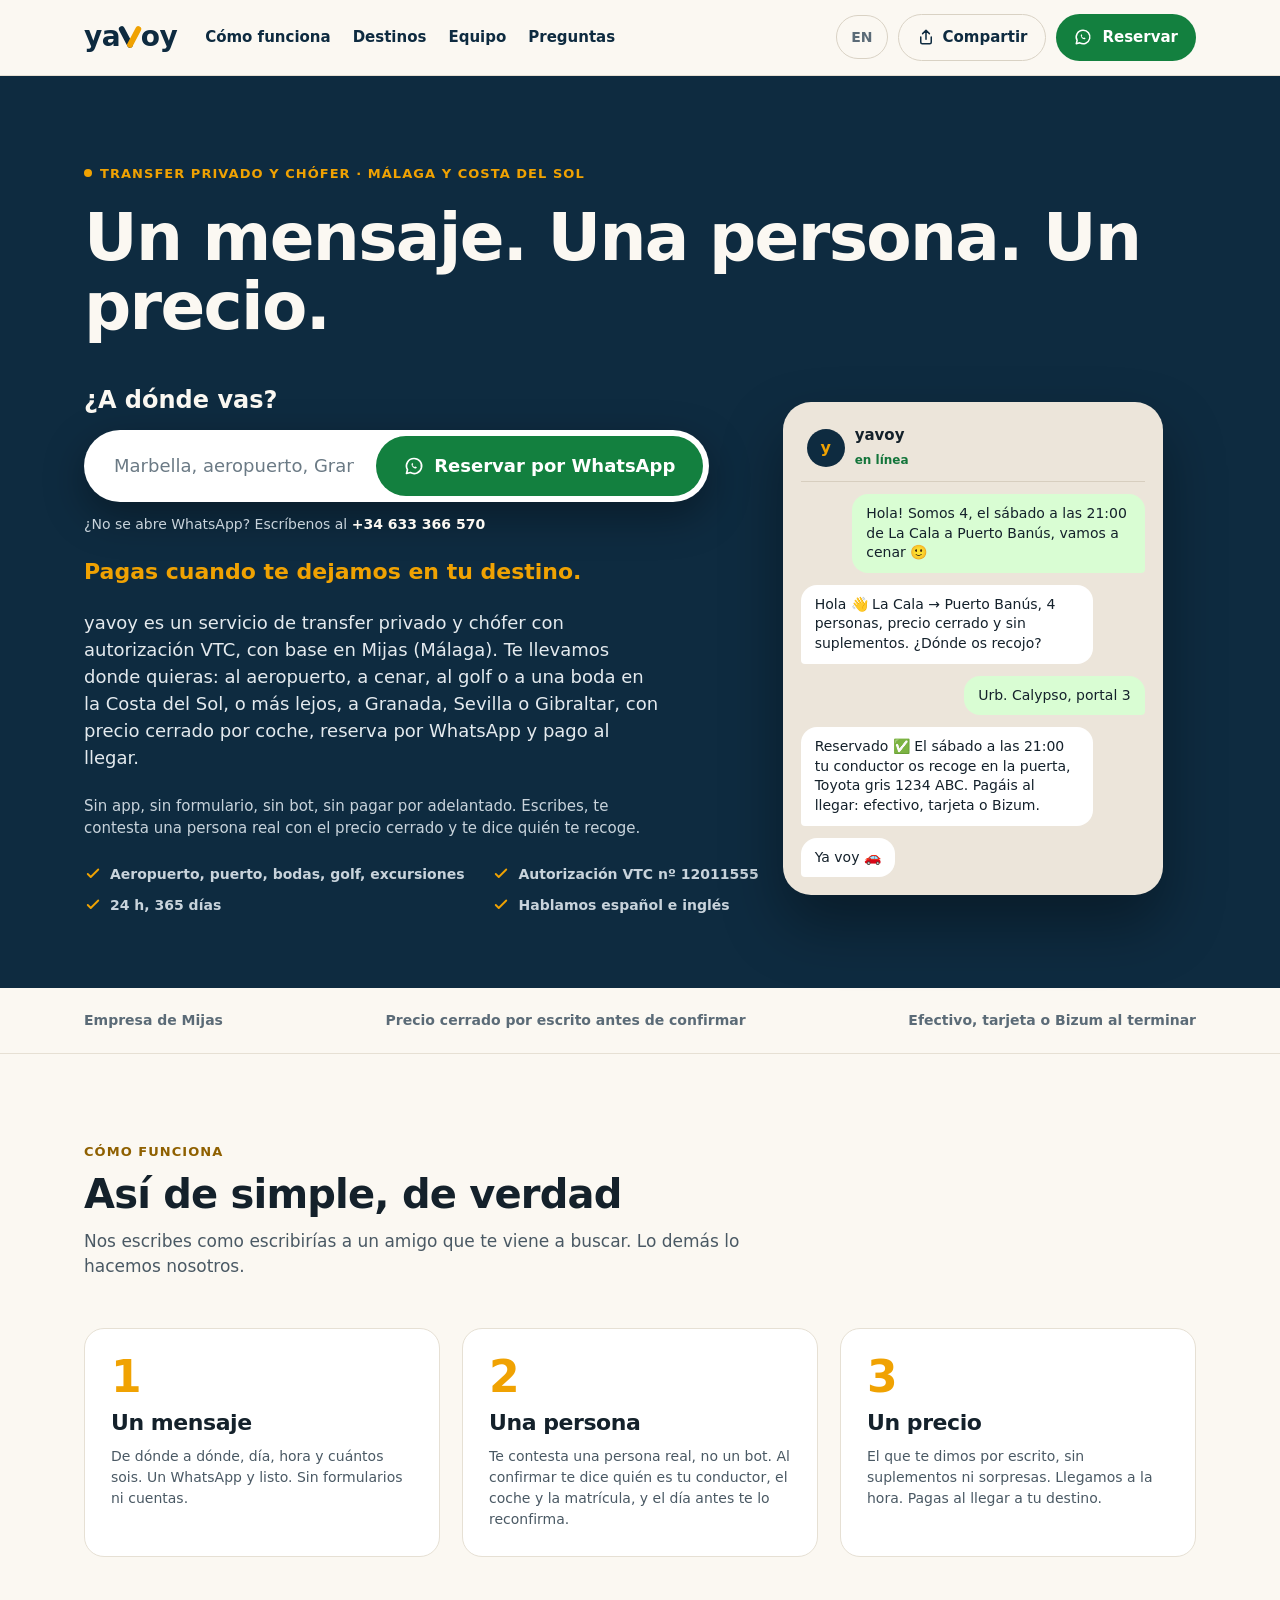
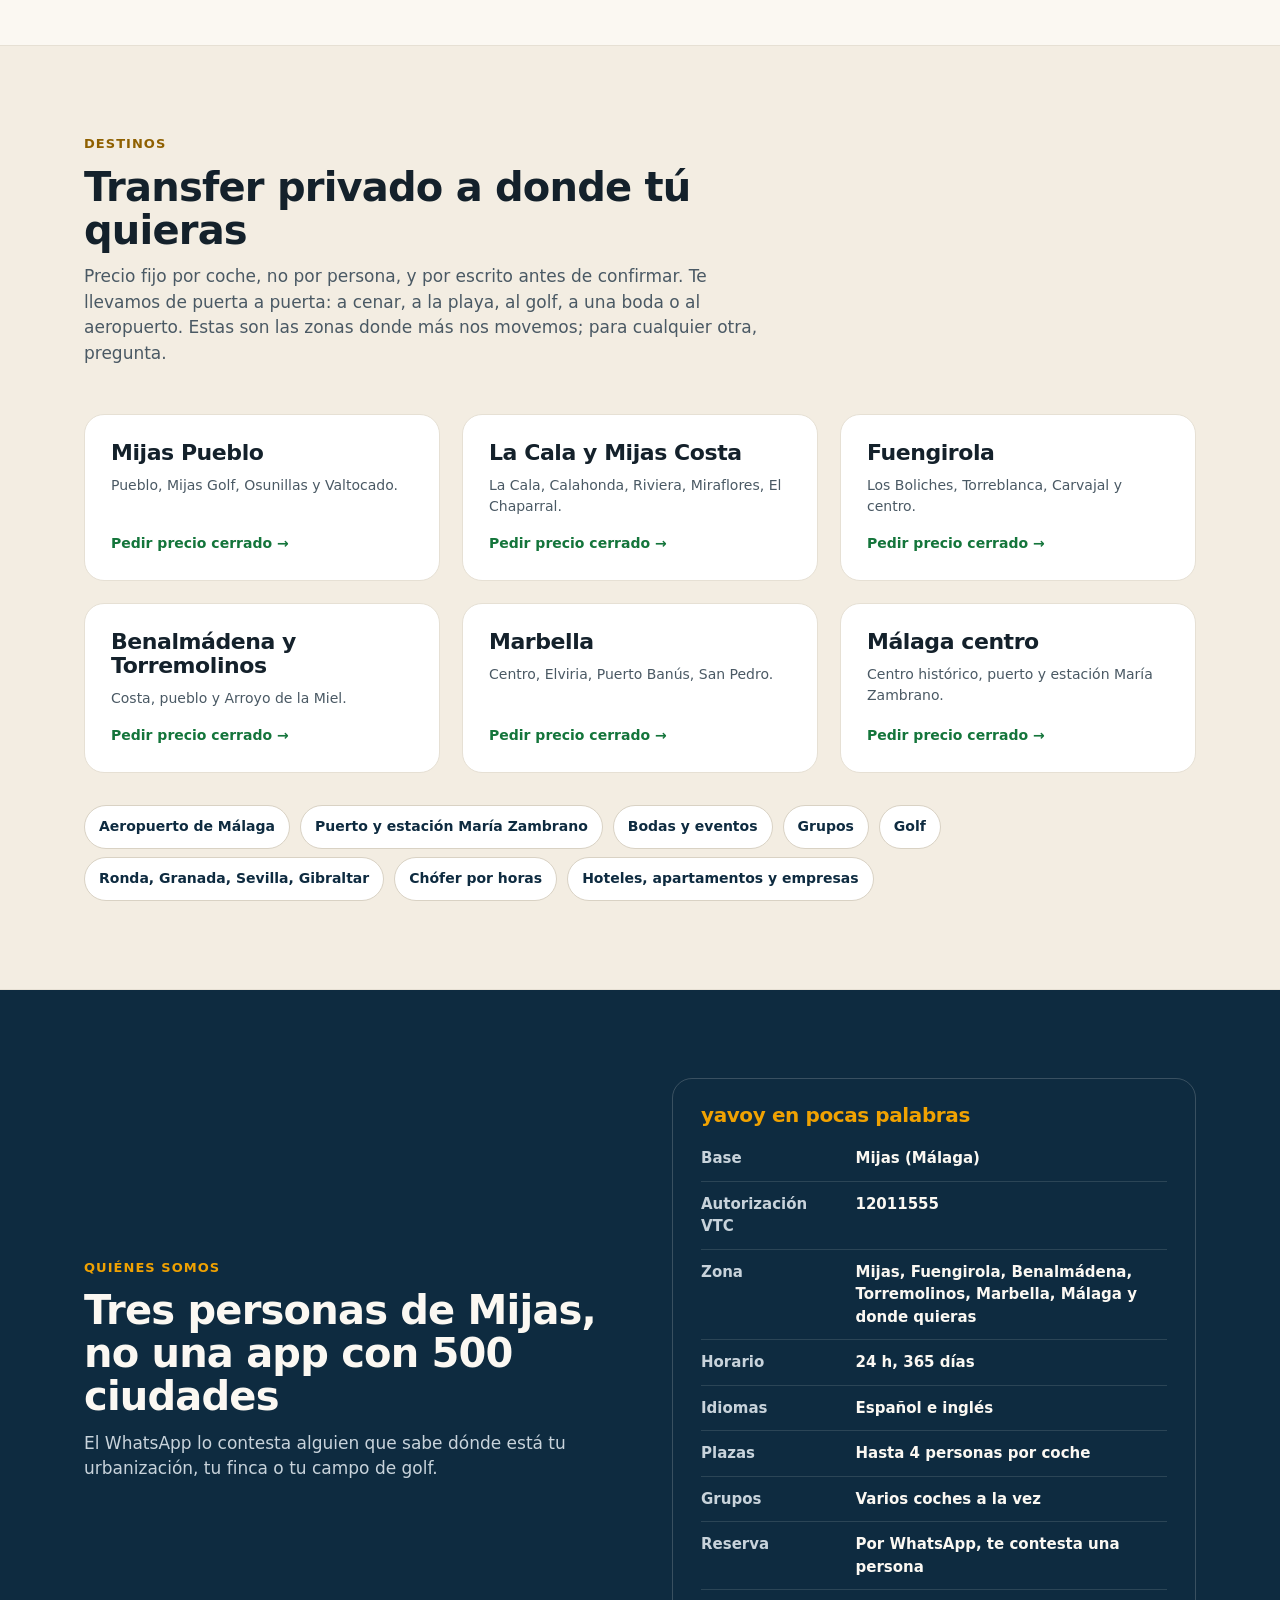
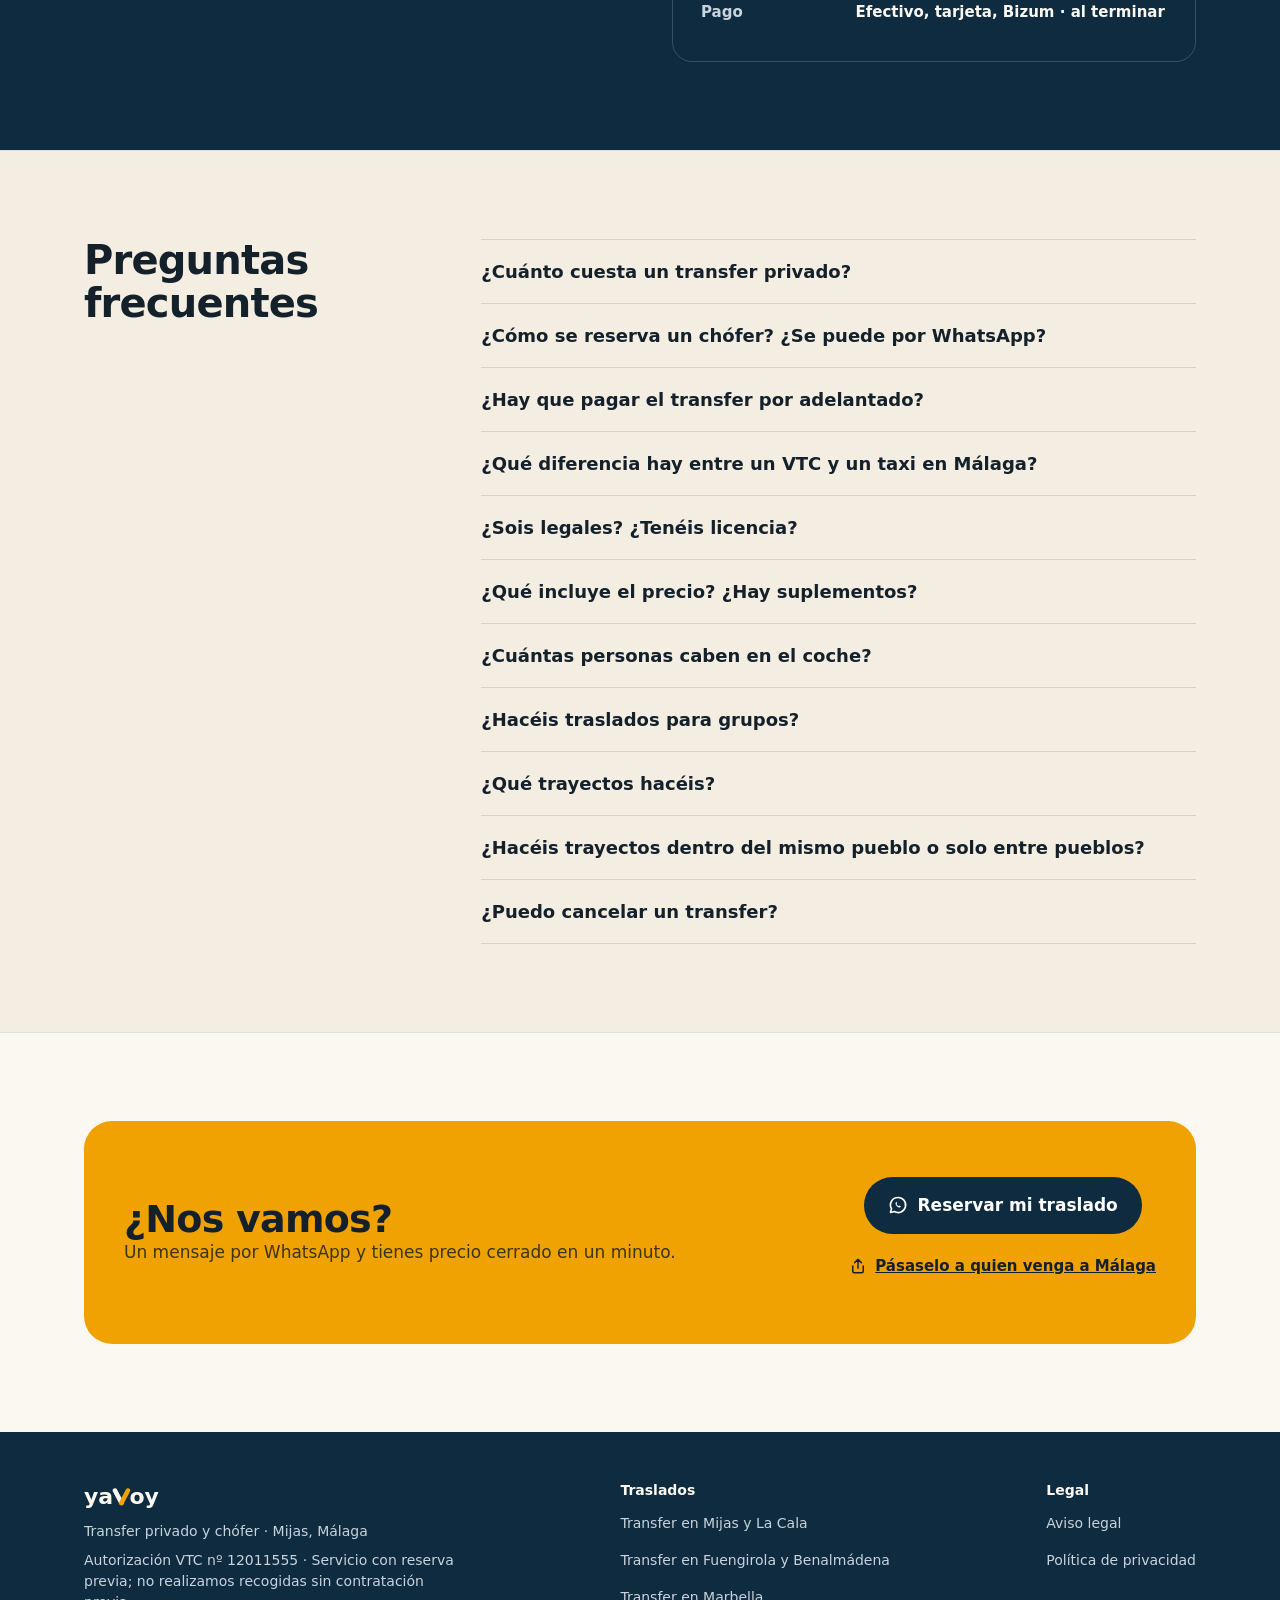
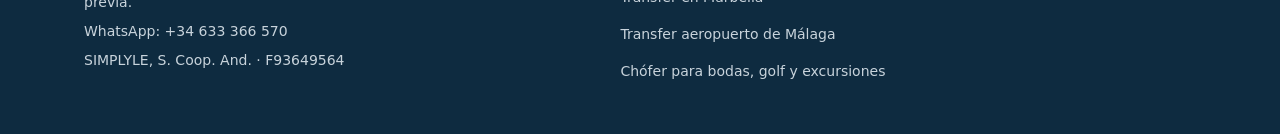
==== commit b5ceff16: "Grupos: pregunta en la FAQ (10 personas → coches calculados de MAX_PAX), chip, fila en la ficha y se" ====
--- a/docs/index.html
+++ b/docs/index.html
@@ -32,7 +32,7 @@
 <link rel="icon" href="/favicon.ico?v=9169c3bf" sizes="32x32">
 <link rel="apple-touch-icon" href="/apple-touch-icon.png?v=9169c3bf">
 <style>@font-face{font-family:'Outfit';src:url(/assets/fonts/outfit-latin-wght.woff2) format('woff2');font-weight:100 900;font-display:swap}@font-face{font-family:'Manrope';src:url(/assets/fonts/manrope-latin-wght.woff2) format('woff2');font-weight:200 800;font-display:swap}@font-face{font-family:'Outfit Fallback';src:local('Arial Bold'),local('Arial');font-weight:700 800;size-adjust:97.9%;ascent-override:102.1%;descent-override:26.6%;line-gap-override:0%}@font-face{font-family:'Manrope Fallback';src:local('Arial');size-adjust:101.5%;ascent-override:105%;descent-override:29.6%;line-gap-override:0%}:root{--navy:#0E2B40;--navy-2:#1C4D6E;--ink:#14212B;--muted:#4A5964;--muted-2:#5B6B77;--cream:#FBF8F2;--sand:#F3EDE2;--line:#E6E0D4;--line-2:#D9D2C4;--yellow:#F0A202;--yellow-ink:#8F6000;--wa:#13803F;--display:'Outfit','Outfit Fallback',system-ui,sans-serif;--body:'Manrope','Manrope Fallback',system-ui,sans-serif}*{box-sizing:border-box}html{scroll-behavior:smooth}body{margin:0;background:var(--cream);color:var(--ink);font-family:var(--body);line-height:1.5}a{color:var(--navy)}h1,h2,h3{font-family:var(--display);margin:0;letter-spacing:-0.02em;line-height:1.08}h2{font-size:clamp(30px,4vw,40px);font-weight:800}h3{font-size:22px;font-weight:700}p{margin:0}.wrap{max-width:1160px;margin:0 auto;padding:0 24px}.section{padding:88px 0}@media (max-width:640px){.section{padding:64px 0}.wrap{padding:0 16px}}.eyebrow{display:inline-flex;align-items:center;gap:8px;font-size:13px;font-weight:700;letter-spacing:.08em;text-transform:uppercase;color:var(--yellow-ink)}.eyebrow.on-dark{color:var(--yellow)}.lead{font-size:17px;color:var(--muted)}.btn{display:inline-flex;align-items:center;gap:10px;font-weight:700;font-size:17px;padding:16px 24px;border-radius:999px;text-decoration:none;min-height:44px}.btn-wa{background:var(--wa);color:#fff}.btn-wa:hover{background:#0F6B34}.btn-navy{background:var(--navy);color:#fff}.btn-sm{font-size:15px;padding:12px 18px}.btn-line,.lang{border:1px solid var(--line-2);background:transparent}.btn-line:hover,.lang:hover{border-color:var(--navy)}.card{background:#fff;border:1px solid var(--line);border-radius:20px;padding:26px;display:flex;flex-direction:column;gap:12px}.grid-3{display:grid;grid-template-columns:repeat(3,minmax(0,1fr));gap:22px}@media (max-width:900px){.grid-3{grid-template-columns:1fr}}.nav{position:sticky;top:0;z-index:5;background:rgba(251,248,242,.92);border-bottom:1px solid var(--line);backdrop-filter:blur(6px)}.nav .wrap{display:flex;flex-wrap:wrap;align-items:center;gap:14px 28px;padding-top:14px;padding-bottom:14px}.brand{font-family:var(--display);font-weight:800;font-size:28px;letter-spacing:-.02em;color:var(--navy);text-decoration:none;display:flex;align-items:center}.wm{display:inline-flex;align-items:baseline;white-space:nowrap}.wm-v{width:0.86em;height:0.86em;margin:0 -0.06em;align-self:baseline;transform:translateY(0.09em)}.nav-links{display:flex;flex-wrap:wrap;gap:6px 22px;font-weight:600;font-size:15px;flex:1 1 320px}.nav-links a{text-decoration:none;padding:8px 0}.nav-right{display:flex;gap:10px;align-items:center;margin-left:auto}.lang{font-size:14px;font-weight:600;color:var(--muted-2);border-radius:999px;padding:0 14px;min-height:44px;display:inline-flex;align-items:center;text-decoration:none}@media (max-width:640px){.nav-links{display:none}.nav-cta{display:none}}.hero{background:var(--navy);color:var(--cream)}.hero .wrap{display:grid;grid-template-columns:7fr 5fr;gap:40px;align-items:center;padding-top:88px;padding-bottom:72px}@media (max-width:900px){.hero .wrap{grid-template-columns:1fr;padding-top:56px;padding-bottom:56px}}.hero-copy{display:flex;flex-direction:column;gap:24px;min-width:0}.hero-top{grid-column:1/-1;display:flex;flex-direction:column;gap:20px}.hero h1{font-size:clamp(34px,5.5vw,66px);font-weight:800;line-height:1.05;letter-spacing:-.025em}.hero .summary{font-size:18px;color:#E4EAEE;max-width:580px}.hero .sub{font-size:15px;color:#C8D3DB;max-width:560px}@media (max-width:640px){.hero h1{font-size:40px}.hero .summary{font-size:16px}.hero-copy{gap:18px}.hero .wrap{padding-top:36px;gap:28px}.hero-top{gap:14px}}.eb-short{display:none}@media (max-width:640px){.eb-long{display:none}.eb-short{display:inline}}.hero .promise{font-family:var(--display);font-weight:700;font-size:22px;line-height:1.2;color:var(--yellow)}.go{display:flex;flex-direction:column;gap:12px;max-width:640px}.go-label{font-family:var(--display);font-size:24px;font-weight:700;color:var(--cream)}.go-row{display:flex;align-items:center;gap:6px;background:#fff;border-radius:999px;padding:6px;box-shadow:0 14px 40px rgba(0,0,0,.35)}.go-row:focus-within{outline:3px solid var(--yellow);outline-offset:3px}.go-dest{flex:1;min-width:0;min-height:60px;border:0;background:transparent;color:var(--ink);padding:0 16px 0 24px;font:600 18px var(--body)}.go-dest::placeholder{color:#6B7A85;font-weight:400}.go-dest:focus{outline:none}.go .btn{min-height:60px;font-size:18px;padding:0 28px;white-space:nowrap}.go-alt{font-size:14px;color:#C8D3DB}.go-alt strong{color:var(--cream);white-space:nowrap}@media (max-width:640px){.go{gap:10px}.go-label{font-size:20px}.go-row{flex-direction:column;align-items:stretch;gap:10px;background:none;box-shadow:none;padding:0;border-radius:0}.go-row:focus-within{outline:none}.go-dest{flex:none;min-height:50px;padding:0 16px;font-size:16px;background:#fff;border-radius:14px}.go-dest:focus{outline:3px solid var(--yellow);outline-offset:2px}.go .btn{min-height:50px;font-size:16px;justify-content:center}}button.btn{border:0;cursor:pointer;font-family:inherit}.hero-checks{display:grid;grid-template-columns:repeat(2,max-content);gap:10px 28px;font-size:14px;color:#C8D3DB;font-weight:600}@media (max-width:640px){.hero-checks{grid-template-columns:1fr}}.hero-checks span{display:flex;align-items:center;gap:8px}.chat-col{width:100%;max-width:380px;margin:0 auto;display:flex;flex-direction:column;gap:14px}.chat{width:100%;background:#ECE5DA;border-radius:28px;padding:18px;display:flex;flex-direction:column;gap:12px;box-shadow:0 30px 60px rgba(0,0,0,.35)}.chat-head{display:flex;align-items:center;gap:10px;padding:4px 6px 10px;border-bottom:1px solid #D7CEBF}.chat-avatar{width:38px;height:38px;border-radius:50%;background:var(--navy);color:var(--yellow);font-family:var(--display);font-weight:800;display:flex;align-items:center;justify-content:center}.chat-name{font-weight:700;color:var(--ink);font-size:15px;display:block}.chat-status{font-size:12px;color:#14753B;font-weight:600}.msg{max-width:85%;padding:10px 14px;font-size:14px;line-height:1.4;color:var(--ink)}.msg.me{align-self:flex-end;background:#D9FDD3;border-radius:16px 16px 4px 16px}.msg.them{align-self:flex-start;background:#fff;border-radius:16px 16px 16px 4px}.strip{border-bottom:1px solid var(--line)}.strip .wrap{display:flex;flex-wrap:wrap;justify-content:space-between;gap:12px 32px;padding-top:22px;padding-bottom:22px;font-size:14px;font-weight:600;color:var(--muted-2)}.step-num{font-family:var(--display);font-weight:800;font-size:44px;color:var(--yellow);line-height:1}.section-head{display:flex;flex-direction:column;gap:12px;max-width:680px;margin-bottom:48px}.sand{background:var(--sand);border-top:1px solid var(--line);border-bottom:1px solid var(--line)}.dest{text-decoration:none;color:var(--ink);gap:10px}.dest:hover{border-color:var(--navy)}.dest-note{font-size:14px;color:var(--muted)}.dest-cta{font-size:14px;font-weight:700;color:#14753B;margin-top:auto;padding-top:6px}.chips{display:flex;flex-wrap:wrap;gap:8px 10px;align-items:center;margin-top:32px}.chip{font-size:14px;font-weight:600;color:var(--navy);text-decoration:none;background:#fff;border:1px solid var(--line-2);border-radius:999px;padding:8px 14px;min-height:44px;display:inline-flex;align-items:center}.chip:hover{border-color:var(--navy)}.team{background:var(--navy);color:var(--cream)}.team .lead{color:#C8D3DB}.team .wrap{display:grid;grid-template-columns:minmax(0,1fr) minmax(0,1fr);gap:40px 64px;align-items:center}.team .section-head{margin-bottom:0}.facts{border:1px solid rgba(251,248,242,.18);border-radius:20px;padding:26px 28px}.facts h3{font-size:20px;margin-bottom:10px;color:var(--yellow)}.facts dl{margin:0}.facts dl div{display:grid;grid-template-columns:9.5em 1fr;gap:12px;padding:11px 0;border-top:1px solid rgba(251,248,242,.12);font-size:15px}.facts dl div:first-child{border-top:0}.facts dt{color:#C8D3DB;font-weight:600}.facts dd{margin:0;color:var(--cream);font-weight:600}@media (max-width:900px){.team .wrap{grid-template-columns:1fr}}@media (max-width:640px){.facts{padding:20px}.facts dl div{grid-template-columns:1fr;gap:2px}}.reviews-head{display:flex;flex-wrap:wrap;justify-content:space-between;align-items:flex-end;gap:16px;margin-bottom:32px}.reviews-head a{font-weight:700;font-size:15px}.stars{color:var(--yellow-ink);letter-spacing:2px}blockquote{margin:0}blockquote p{font-size:15px}blockquote cite{font-style:normal;font-size:13px;font-weight:600;color:var(--muted-2)}.faq .wrap{display:grid;grid-template-columns:4fr 8fr;gap:40px}@media (max-width:900px){.faq .wrap{grid-template-columns:1fr}}details{border-top:1px solid var(--line-2);padding:18px 0}details:last-child{border-bottom:1px solid var(--line-2)}summary{cursor:pointer;font-family:var(--display);font-weight:700;font-size:18px;list-style:none}summary::-webkit-details-marker{display:none}details p{margin-top:12px;font-size:15px;color:var(--muted)}.cta-box{background:var(--yellow);color:var(--ink);border-radius:28px;padding:56px 40px;display:flex;flex-wrap:wrap;justify-content:space-between;align-items:center;gap:24px}.cta-box h2{font-size:38px}.cta-box p{font-size:17px;color:#3D3410}.cta-box p a{color:inherit;white-space:nowrap}.cta-actions{display:flex;flex-direction:column;align-items:center;gap:10px}.share{display:inline-flex;align-items:center;gap:8px;min-height:44px;font-size:15px;font-weight:700;color:var(--ink)}.share-nav{color:var(--navy);padding:11px 18px}@media (max-width:640px){.share-nav span{display:none}.share-nav{width:44px;padding:0;justify-content:center}}@media (max-width:640px){.cta-actions{align-items:flex-start}}@media (max-width:640px){.cta-box{padding:36px 24px}}footer{background:var(--navy);color:#C8D3DB;font-size:14px}footer .wrap{display:flex;flex-wrap:wrap;justify-content:space-between;gap:24px 40px;padding-top:48px;padding-bottom:48px}footer .col{display:flex;flex-direction:column;gap:8px;max-width:380px}footer .col a{color:#C8D3DB;text-decoration:none;padding:4px 0}footer .col a:hover{color:#fff}footer .brand-f{font-family:var(--display);font-weight:800;font-size:22px;color:var(--cream)}footer .col strong{color:var(--cream)}.doc{max-width:760px;padding-top:56px;padding-bottom:88px}.doc h1{font-size:clamp(34px,5vw,48px);font-weight:800;margin-bottom:24px}.doc h2{font-size:22px;margin:36px 0 12px}.doc p,.doc li{font-size:16px;color:var(--muted);margin-bottom:12px}.doc .btn{margin-top:12px}.wa-float{display:none}@media (max-width:640px){.wa-float{display:flex;position:fixed;right:16px;bottom:16px;z-index:9;width:56px;height:56px;border-radius:50%;background:var(--wa);color:#fff;align-items:center;justify-content:center;box-shadow:0 10px 24px rgba(0,0,0,.25);transition:opacity .2s,transform .2s,visibility .2s}.wa-float.off{opacity:0;visibility:hidden;transform:translateY(16px)}}.vh{position:absolute;width:1px;height:1px;padding:0;margin:-1px;overflow:hidden;clip:rect(0,0,0,0);white-space:nowrap;border:0}.hole{background:#FF8A00;color:#000;padding:0 4px;border-radius:4px;font-weight:700}</style>
-<script type="application/ld+json">{"@context":"https://schema.org","@graph":[{"@type":"LocalBusiness","@id":"https://yavoymalaga.com/#business","name":"yavoy","description":"Transfer privado y chófer con autorización VTC en Málaga y Costa del Sol. Reserva por WhatsApp, precio cerrado, pago al llegar.","url":"https://yavoymalaga.com/","email":"hola@yavoymalaga.com","image":"https://yavoymalaga.com/og.jpg","logo":"https://yavoymalaga.com/apple-touch-icon.png","currenciesAccepted":"EUR","paymentAccepted":"Efectivo, tarjeta, Bizum","knowsLanguage":["es","en"],"address":{"@type":"PostalAddress","addressLocality":"Mijas","addressRegion":"Málaga","addressCountry":"ES"},"areaServed":[{"@type":"City","name":"Mijas"},{"@type":"City","name":"Fuengirola"},{"@type":"City","name":"Benalmádena"},{"@type":"City","name":"Torremolinos"},{"@type":"City","name":"Marbella"},{"@type":"City","name":"Málaga"}],"openingHoursSpecification":{"@type":"OpeningHoursSpecification","dayOfWeek":["Monday","Tuesday","Wednesday","Thursday","Friday","Saturday","Sunday"],"opens":"00:00","closes":"23:59"},"contactPoint":{"@type":"ContactPoint","contactType":"reservations","url":"https://wa.me/34633366570","availableLanguage":["es","en"]},"makesOffer":[{"@type":"Offer","itemOffered":{"@type":"Service","name":"Transfer aeropuerto de Málaga"}},{"@type":"Offer","itemOffered":{"@type":"Service","name":"Chófer para bodas y eventos"}},{"@type":"Offer","itemOffered":{"@type":"Service","name":"Transfer golf Costa del Sol"}},{"@type":"Offer","itemOffered":{"@type":"Service","name":"Chófer por horas y excursiones"}}]},{"@type":"WebSite","@id":"https://yavoymalaga.com/#website","url":"https://yavoymalaga.com/","name":"yavoy","inLanguage":["es","en"],"publisher":{"@id":"https://yavoymalaga.com/#business"}},{"@type":"WebPage","@id":"https://yavoymalaga.com/#webpage","url":"https://yavoymalaga.com/","name":"Transfer privado y chófer en Málaga y Costa del Sol · yavoy","description":"Transfer privado y chófer en Málaga y la Costa del Sol: aeropuerto, cenas, golf, bodas y excursiones. Precio cerrado por WhatsApp y pagas al llegar.","inLanguage":"es","isPartOf":{"@id":"https://yavoymalaga.com/#website"},"about":{"@id":"https://yavoymalaga.com/#business"}},{"@type":"FAQPage","@id":"https://yavoymalaga.com/#faq","mainEntity":[{"@type":"Question","name":"¿Cuánto cuesta un transfer privado?","acceptedAnswer":{"@type":"Answer","text":"Depende del trayecto y de la hora, y siempre es un precio cerrado por coche, no por persona. Escríbenos por WhatsApp con origen, destino, día y hora, y te damos el precio exacto por escrito antes de confirmar. Es el que pagas al llegar a tu destino, sin suplementos ni sorpresas."}},{"@type":"Question","name":"¿Cómo se reserva un chófer? ¿Se puede por WhatsApp?","acceptedAnswer":{"@type":"Answer","text":"Sí: en yavoy se reserva solo por WhatsApp. Envíanos origen, destino, día, hora y cuántos sois. Una persona te contesta con el precio cerrado por escrito y, cuando confirmas, te manda el nombre del conductor, el coche y la matrícula. El día antes te lo reconfirmamos."}},{"@type":"Question","name":"¿Hay que pagar el transfer por adelantado?","acceptedAnswer":{"@type":"Answer","text":"No. Con yavoy no pagas nada al reservar: pagas al conductor cuando te deja en tu destino, en efectivo, con tarjeta o por Bizum. El precio es el que te dimos por escrito al reservar. Si necesitas factura, te la hacemos."}},{"@type":"Question","name":"¿Qué diferencia hay entre un VTC y un taxi en Málaga?","acceptedAnswer":{"@type":"Answer","text":"El precio y la reserva. Un taxi cobra por taxímetro según la tarifa oficial, más cara de noche y en festivos, y se puede coger en la parada. Un VTC como yavoy cobra un precio cerrado que acuerdas antes del viaje y solo puede trabajar con reserva previa: sabes lo que vas a pagar antes de subir."}},{"@type":"Question","name":"¿Sois legales? ¿Tenéis licencia?","acceptedAnswer":{"@type":"Answer","text":"Sí. yavoy es una empresa con autorización VTC nº 12011555 de la Junta de Andalucía para el transporte de viajeros con conductor. Trabajamos solo con reserva previa, como exige la ley: tu confirmación por WhatsApp es el contrato. Por eso no recogemos a nadie en la calle ni en paradas sin reserva."}},{"@type":"Question","name":"¿Qué incluye el precio? ¿Hay suplementos?","acceptedAnswer":{"@type":"Answer","text":"Todo lo del trayecto. El precio cerrado que te da yavoy por WhatsApp incluye el peaje de autopista, el servicio de noche y el equipaje, así que no hay suplementos ni sorpresas: al llegar pagas exactamente la cifra que acordamos, en efectivo, con tarjeta o por Bizum."}},{"@type":"Question","name":"¿Cuántas personas caben en el coche?","acceptedAnswer":{"@type":"Answer","text":"Hasta 4 personas por coche, con su equipaje. Si sois más, lleváis bolsas de golf o mucho equipaje, dínoslo al reservar por WhatsApp y te proponemos la mejor opción para tu grupo, siempre con el precio cerrado antes de confirmar."}},{"@type":"Question","name":"¿Qué trayectos hacéis?","acceptedAnswer":{"@type":"Answer","text":"Cualquiera, dentro o fuera de la provincia de Málaga: aeropuerto, puerto y estación María Zambrano, cenas y salidas de noche, campos de golf, bodas, excursiones a Ronda, Granada, Sevilla o Gibraltar y servicios de chófer por horas. yavoy trabaja desde Mijas por toda la Costa del Sol, siempre con precio cerrado antes de salir."}},{"@type":"Question","name":"¿Hacéis trayectos dentro del mismo pueblo o solo entre pueblos?","acceptedAnswer":{"@type":"Answer","text":"Los dos. yavoy hace trayectos dentro del mismo municipio, como de tu casa a un restaurante de Marbella o del centro de Málaga al aeropuerto, y entre municipios de toda la Costa del Sol, como de Mijas a Marbella o de La Cala a Fuengirola. Siempre con precio cerrado por coche antes de salir."}},{"@type":"Question","name":"¿Puedo cancelar un transfer?","acceptedAnswer":{"@type":"Answer","text":"Sí, cuando quieras. Basta con un mensaje de WhatsApp; cuanto antes nos avises, antes podemos liberar el coche para otra persona. Como con yavoy no se paga nada por adelantado, no hay nada que devolver ni ningún trámite que hacer."}}]}]}</script>
+<script type="application/ld+json">{"@context":"https://schema.org","@graph":[{"@type":"LocalBusiness","@id":"https://yavoymalaga.com/#business","name":"yavoy","description":"Transfer privado y chófer con autorización VTC en Málaga y Costa del Sol. Reserva por WhatsApp, precio cerrado, pago al llegar.","url":"https://yavoymalaga.com/","email":"hola@yavoymalaga.com","image":"https://yavoymalaga.com/og.jpg","logo":"https://yavoymalaga.com/apple-touch-icon.png","currenciesAccepted":"EUR","paymentAccepted":"Efectivo, tarjeta, Bizum","knowsLanguage":["es","en"],"address":{"@type":"PostalAddress","addressLocality":"Mijas","addressRegion":"Málaga","addressCountry":"ES"},"areaServed":[{"@type":"City","name":"Mijas"},{"@type":"City","name":"Fuengirola"},{"@type":"City","name":"Benalmádena"},{"@type":"City","name":"Torremolinos"},{"@type":"City","name":"Marbella"},{"@type":"City","name":"Málaga"}],"openingHoursSpecification":{"@type":"OpeningHoursSpecification","dayOfWeek":["Monday","Tuesday","Wednesday","Thursday","Friday","Saturday","Sunday"],"opens":"00:00","closes":"23:59"},"contactPoint":{"@type":"ContactPoint","contactType":"reservations","url":"https://wa.me/34633366570","availableLanguage":["es","en"]},"makesOffer":[{"@type":"Offer","itemOffered":{"@type":"Service","name":"Transfer aeropuerto de Málaga"}},{"@type":"Offer","itemOffered":{"@type":"Service","name":"Chófer para bodas y eventos"}},{"@type":"Offer","itemOffered":{"@type":"Service","name":"Transfer para grupos"}},{"@type":"Offer","itemOffered":{"@type":"Service","name":"Transfer golf Costa del Sol"}},{"@type":"Offer","itemOffered":{"@type":"Service","name":"Chófer por horas y excursiones"}}]},{"@type":"WebSite","@id":"https://yavoymalaga.com/#website","url":"https://yavoymalaga.com/","name":"yavoy","inLanguage":["es","en"],"publisher":{"@id":"https://yavoymalaga.com/#business"}},{"@type":"WebPage","@id":"https://yavoymalaga.com/#webpage","url":"https://yavoymalaga.com/","name":"Transfer privado y chófer en Málaga y Costa del Sol · yavoy","description":"Transfer privado y chófer en Málaga y la Costa del Sol: aeropuerto, cenas, golf, bodas y excursiones. Precio cerrado por WhatsApp y pagas al llegar.","inLanguage":"es","isPartOf":{"@id":"https://yavoymalaga.com/#website"},"about":{"@id":"https://yavoymalaga.com/#business"}},{"@type":"FAQPage","@id":"https://yavoymalaga.com/#faq","mainEntity":[{"@type":"Question","name":"¿Cuánto cuesta un transfer privado?","acceptedAnswer":{"@type":"Answer","text":"Depende del trayecto y de la hora, y siempre es un precio cerrado por coche, no por persona. Escríbenos por WhatsApp con origen, destino, día y hora, y te damos el precio exacto por escrito antes de confirmar. Es el que pagas al llegar a tu destino, sin suplementos ni sorpresas."}},{"@type":"Question","name":"¿Cómo se reserva un chófer? ¿Se puede por WhatsApp?","acceptedAnswer":{"@type":"Answer","text":"Sí: en yavoy se reserva solo por WhatsApp. Envíanos origen, destino, día, hora y cuántos sois. Una persona te contesta con el precio cerrado por escrito y, cuando confirmas, te manda el nombre del conductor, el coche y la matrícula. El día antes te lo reconfirmamos."}},{"@type":"Question","name":"¿Hay que pagar el transfer por adelantado?","acceptedAnswer":{"@type":"Answer","text":"No. Con yavoy no pagas nada al reservar: pagas al conductor cuando te deja en tu destino, en efectivo, con tarjeta o por Bizum. El precio es el que te dimos por escrito al reservar. Si necesitas factura, te la hacemos."}},{"@type":"Question","name":"¿Qué diferencia hay entre un VTC y un taxi en Málaga?","acceptedAnswer":{"@type":"Answer","text":"El precio y la reserva. Un taxi cobra por taxímetro según la tarifa oficial, más cara de noche y en festivos, y se puede coger en la parada. Un VTC como yavoy cobra un precio cerrado que acuerdas antes del viaje y solo puede trabajar con reserva previa: sabes lo que vas a pagar antes de subir."}},{"@type":"Question","name":"¿Sois legales? ¿Tenéis licencia?","acceptedAnswer":{"@type":"Answer","text":"Sí. yavoy es una empresa con autorización VTC nº 12011555 de la Junta de Andalucía para el transporte de viajeros con conductor. Trabajamos solo con reserva previa, como exige la ley: tu confirmación por WhatsApp es el contrato. Por eso no recogemos a nadie en la calle ni en paradas sin reserva."}},{"@type":"Question","name":"¿Qué incluye el precio? ¿Hay suplementos?","acceptedAnswer":{"@type":"Answer","text":"Todo lo del trayecto. El precio cerrado que te da yavoy por WhatsApp incluye el peaje de autopista, el servicio de noche y el equipaje, así que no hay suplementos ni sorpresas: al llegar pagas exactamente la cifra que acordamos, en efectivo, con tarjeta o por Bizum."}},{"@type":"Question","name":"¿Cuántas personas caben en el coche?","acceptedAnswer":{"@type":"Answer","text":"Hasta 4 personas por coche, con su equipaje. Si sois más, mandamos varios coches a la vez; y si lleváis bolsas de golf o mucho equipaje, dínoslo al reservar por WhatsApp y te proponemos la mejor opción, siempre con el precio cerrado antes de confirmar."}},{"@type":"Question","name":"¿Hacéis traslados para grupos?","acceptedAnswer":{"@type":"Answer","text":"Sí. Para grupos, yavoy manda varios coches coordinados a la misma hora: si sois 10, van 3 coches. Lo hacemos para bodas e invitados, grupos de golf, despedidas y fiestas, y empresas o eventos. Dinos por WhatsApp cuántos sois, el día, la hora y el trayecto, y te damos un precio cerrado para todo el grupo antes de confirmar."}},{"@type":"Question","name":"¿Qué trayectos hacéis?","acceptedAnswer":{"@type":"Answer","text":"Cualquiera, dentro o fuera de la provincia de Málaga: aeropuerto, puerto y estación María Zambrano, cenas y salidas de noche, campos de golf, bodas, excursiones a Ronda, Granada, Sevilla o Gibraltar y servicios de chófer por horas. yavoy trabaja desde Mijas por toda la Costa del Sol, siempre con precio cerrado antes de salir."}},{"@type":"Question","name":"¿Hacéis trayectos dentro del mismo pueblo o solo entre pueblos?","acceptedAnswer":{"@type":"Answer","text":"Los dos. yavoy hace trayectos dentro del mismo municipio, como de tu casa a un restaurante de Marbella o del centro de Málaga al aeropuerto, y entre municipios de toda la Costa del Sol, como de Mijas a Marbella o de La Cala a Fuengirola. Siempre con precio cerrado por coche antes de salir."}},{"@type":"Question","name":"¿Puedo cancelar un transfer?","acceptedAnswer":{"@type":"Answer","text":"Sí, cuando quieras. Basta con un mensaje de WhatsApp; cuanto antes nos avises, antes podemos liberar el coche para otra persona. Como con yavoy no se paga nada por adelantado, no hay nada que devolver ni ningún trámite que hacer."}}]}]}</script>
 </head>
 <body>
 <header class="nav">
@@ -93,13 +93,13 @@
 <a target="_blank" rel="noopener" class="card dest" href="https://wa.me/34633366570?text=Hola%2C%20quiero%20un%20traslado%20a%20Marbella"><h3>Marbella</h3><p class="dest-note">Centro, Elviria, Puerto Banús, San Pedro.</p><span class="dest-cta">Pedir precio cerrado →</span></a>
 <a target="_blank" rel="noopener" class="card dest" href="https://wa.me/34633366570?text=Hola%2C%20quiero%20un%20traslado%20a%20M%C3%A1laga%20centro"><h3>Málaga centro</h3><p class="dest-note">Centro histórico, puerto y estación María Zambrano.</p><span class="dest-cta">Pedir precio cerrado →</span></a>
 </div>
-<div class="chips"><a target="_blank" rel="noopener" class="chip" href="https://wa.me/34633366570?text=Hola%2C%20quiero%20un%20traslado%20desde%20o%20hasta%20el%20aeropuerto%20de%20M%C3%A1laga">Aeropuerto de Málaga</a><a target="_blank" rel="noopener" class="chip" href="https://wa.me/34633366570?text=Hola%2C%20necesito%20un%20traslado%20desde%20el%20puerto%20o%20la%20estaci%C3%B3n%20de%20M%C3%A1laga">Puerto y estación María Zambrano</a><a target="_blank" rel="noopener" class="chip" href="https://wa.me/34633366570?text=Hola%2C%20quiero%20presupuesto%20para%20traslados%20de%20una%20boda%20o%20evento">Bodas y eventos</a><a target="_blank" rel="noopener" class="chip" href="https://wa.me/34633366570?text=Hola%2C%20quiero%20un%20traslado%20a%20un%20campo%20de%20golf">Golf</a><a target="_blank" rel="noopener" class="chip" href="https://wa.me/34633366570?text=Hola%2C%20quiero%20hacer%20una%20excursi%C3%B3n">Ronda, Granada, Sevilla, Gibraltar</a><a target="_blank" rel="noopener" class="chip" href="https://wa.me/34633366570?text=Hola%2C%20quiero%20un%20conductor%20por%20horas">Chófer por horas</a><a target="_blank" rel="noopener" class="chip" href="https://wa.me/34633366570?text=Hola%2C%20gestiono%20alojamientos%20y%20necesito%20traslados%20recurrentes">Hoteles, apartamentos y empresas</a></div>
+<div class="chips"><a target="_blank" rel="noopener" class="chip" href="https://wa.me/34633366570?text=Hola%2C%20quiero%20un%20traslado%20desde%20o%20hasta%20el%20aeropuerto%20de%20M%C3%A1laga">Aeropuerto de Málaga</a><a target="_blank" rel="noopener" class="chip" href="https://wa.me/34633366570?text=Hola%2C%20necesito%20un%20traslado%20desde%20el%20puerto%20o%20la%20estaci%C3%B3n%20de%20M%C3%A1laga">Puerto y estación María Zambrano</a><a target="_blank" rel="noopener" class="chip" href="https://wa.me/34633366570?text=Hola%2C%20quiero%20presupuesto%20para%20traslados%20de%20una%20boda%20o%20evento">Bodas y eventos</a><a target="_blank" rel="noopener" class="chip" href="https://wa.me/34633366570?text=Hola%2C%20somos%20un%20grupo%20y%20queremos%20un%20traslado">Grupos</a><a target="_blank" rel="noopener" class="chip" href="https://wa.me/34633366570?text=Hola%2C%20quiero%20un%20traslado%20a%20un%20campo%20de%20golf">Golf</a><a target="_blank" rel="noopener" class="chip" href="https://wa.me/34633366570?text=Hola%2C%20quiero%20hacer%20una%20excursi%C3%B3n">Ronda, Granada, Sevilla, Gibraltar</a><a target="_blank" rel="noopener" class="chip" href="https://wa.me/34633366570?text=Hola%2C%20quiero%20un%20conductor%20por%20horas">Chófer por horas</a><a target="_blank" rel="noopener" class="chip" href="https://wa.me/34633366570?text=Hola%2C%20gestiono%20alojamientos%20y%20necesito%20traslados%20recurrentes">Hoteles, apartamentos y empresas</a></div>
 </div>
 </section>
 <section id="equipo" class="section team">
 <div class="wrap">
 <div class="section-head"><span class="eyebrow on-dark">Quiénes somos</span><h2>Tres personas de Mijas, no una app con 500 ciudades</h2><p class="lead">El WhatsApp lo contesta alguien que sabe dónde está tu urbanización, tu finca o tu campo de golf.</p></div>
-<div class="facts"><h3>yavoy en pocas palabras</h3><dl><div><dt>Base</dt><dd>Mijas (Málaga)</dd></div><div><dt>Autorización VTC</dt><dd>12011555</dd></div><div><dt>Zona</dt><dd>Mijas, Fuengirola, Benalmádena, Torremolinos, Marbella, Málaga y donde quieras</dd></div><div><dt>Horario</dt><dd>24 h, 365 días</dd></div><div><dt>Idiomas</dt><dd>Español e inglés</dd></div><div><dt>Plazas</dt><dd>Hasta 4 personas por coche</dd></div><div><dt>Reserva</dt><dd>Por WhatsApp, te contesta una persona</dd></div><div><dt>Pago</dt><dd>Efectivo, tarjeta, Bizum · al terminar</dd></div></dl></div>
+<div class="facts"><h3>yavoy en pocas palabras</h3><dl><div><dt>Base</dt><dd>Mijas (Málaga)</dd></div><div><dt>Autorización VTC</dt><dd>12011555</dd></div><div><dt>Zona</dt><dd>Mijas, Fuengirola, Benalmádena, Torremolinos, Marbella, Málaga y donde quieras</dd></div><div><dt>Horario</dt><dd>24 h, 365 días</dd></div><div><dt>Idiomas</dt><dd>Español e inglés</dd></div><div><dt>Plazas</dt><dd>Hasta 4 personas por coche</dd></div><div><dt>Grupos</dt><dd>Varios coches a la vez</dd></div><div><dt>Reserva</dt><dd>Por WhatsApp, te contesta una persona</dd></div><div><dt>Pago</dt><dd>Efectivo, tarjeta, Bizum · al terminar</dd></div></dl></div>
 </div>
 </section>
 <section id="faq" class="section sand faq">
@@ -112,7 +112,8 @@
 <details><summary>¿Qué diferencia hay entre un VTC y un taxi en Málaga?</summary><p>El precio y la reserva. Un taxi cobra por taxímetro según la tarifa oficial, más cara de noche y en festivos, y se puede coger en la parada. Un VTC como yavoy cobra un precio cerrado que acuerdas antes del viaje y solo puede trabajar con reserva previa: sabes lo que vas a pagar antes de subir.</p></details>
 <details><summary>¿Sois legales? ¿Tenéis licencia?</summary><p>Sí. yavoy es una empresa con autorización VTC nº 12011555 de la Junta de Andalucía para el transporte de viajeros con conductor. Trabajamos solo con reserva previa, como exige la ley: tu confirmación por WhatsApp es el contrato. Por eso no recogemos a nadie en la calle ni en paradas sin reserva.</p></details>
 <details><summary>¿Qué incluye el precio? ¿Hay suplementos?</summary><p>Todo lo del trayecto. El precio cerrado que te da yavoy por WhatsApp incluye el peaje de autopista, el servicio de noche y el equipaje, así que no hay suplementos ni sorpresas: al llegar pagas exactamente la cifra que acordamos, en efectivo, con tarjeta o por Bizum.</p></details>
-<details><summary>¿Cuántas personas caben en el coche?</summary><p>Hasta 4 personas por coche, con su equipaje. Si sois más, lleváis bolsas de golf o mucho equipaje, dínoslo al reservar por WhatsApp y te proponemos la mejor opción para tu grupo, siempre con el precio cerrado antes de confirmar.</p></details>
+<details><summary>¿Cuántas personas caben en el coche?</summary><p>Hasta 4 personas por coche, con su equipaje. Si sois más, mandamos varios coches a la vez; y si lleváis bolsas de golf o mucho equipaje, dínoslo al reservar por WhatsApp y te proponemos la mejor opción, siempre con el precio cerrado antes de confirmar.</p></details>
+<details><summary>¿Hacéis traslados para grupos?</summary><p>Sí. Para grupos, yavoy manda varios coches coordinados a la misma hora: si sois 10, van 3 coches. Lo hacemos para bodas e invitados, grupos de golf, despedidas y fiestas, y empresas o eventos. Dinos por WhatsApp cuántos sois, el día, la hora y el trayecto, y te damos un precio cerrado para todo el grupo antes de confirmar.</p></details>
 <details><summary>¿Qué trayectos hacéis?</summary><p>Cualquiera, dentro o fuera de la provincia de Málaga: aeropuerto, puerto y estación María Zambrano, cenas y salidas de noche, campos de golf, bodas, excursiones a Ronda, Granada, Sevilla o Gibraltar y servicios de chófer por horas. yavoy trabaja desde Mijas por toda la Costa del Sol, siempre con precio cerrado antes de salir.</p></details>
 <details><summary>¿Hacéis trayectos dentro del mismo pueblo o solo entre pueblos?</summary><p>Los dos. yavoy hace trayectos dentro del mismo municipio, como de tu casa a un restaurante de Marbella o del centro de Málaga al aeropuerto, y entre municipios de toda la Costa del Sol, como de Mijas a Marbella o de La Cala a Fuengirola. Siempre con precio cerrado por coche antes de salir.</p></details>
 <details><summary>¿Puedo cancelar un transfer?</summary><p>Sí, cuando quieras. Basta con un mensaje de WhatsApp; cuanto antes nos avises, antes podemos liberar el coche para otra persona. Como con yavoy no se paga nada por adelantado, no hay nada que devolver ni ningún trámite que hacer.</p></details>
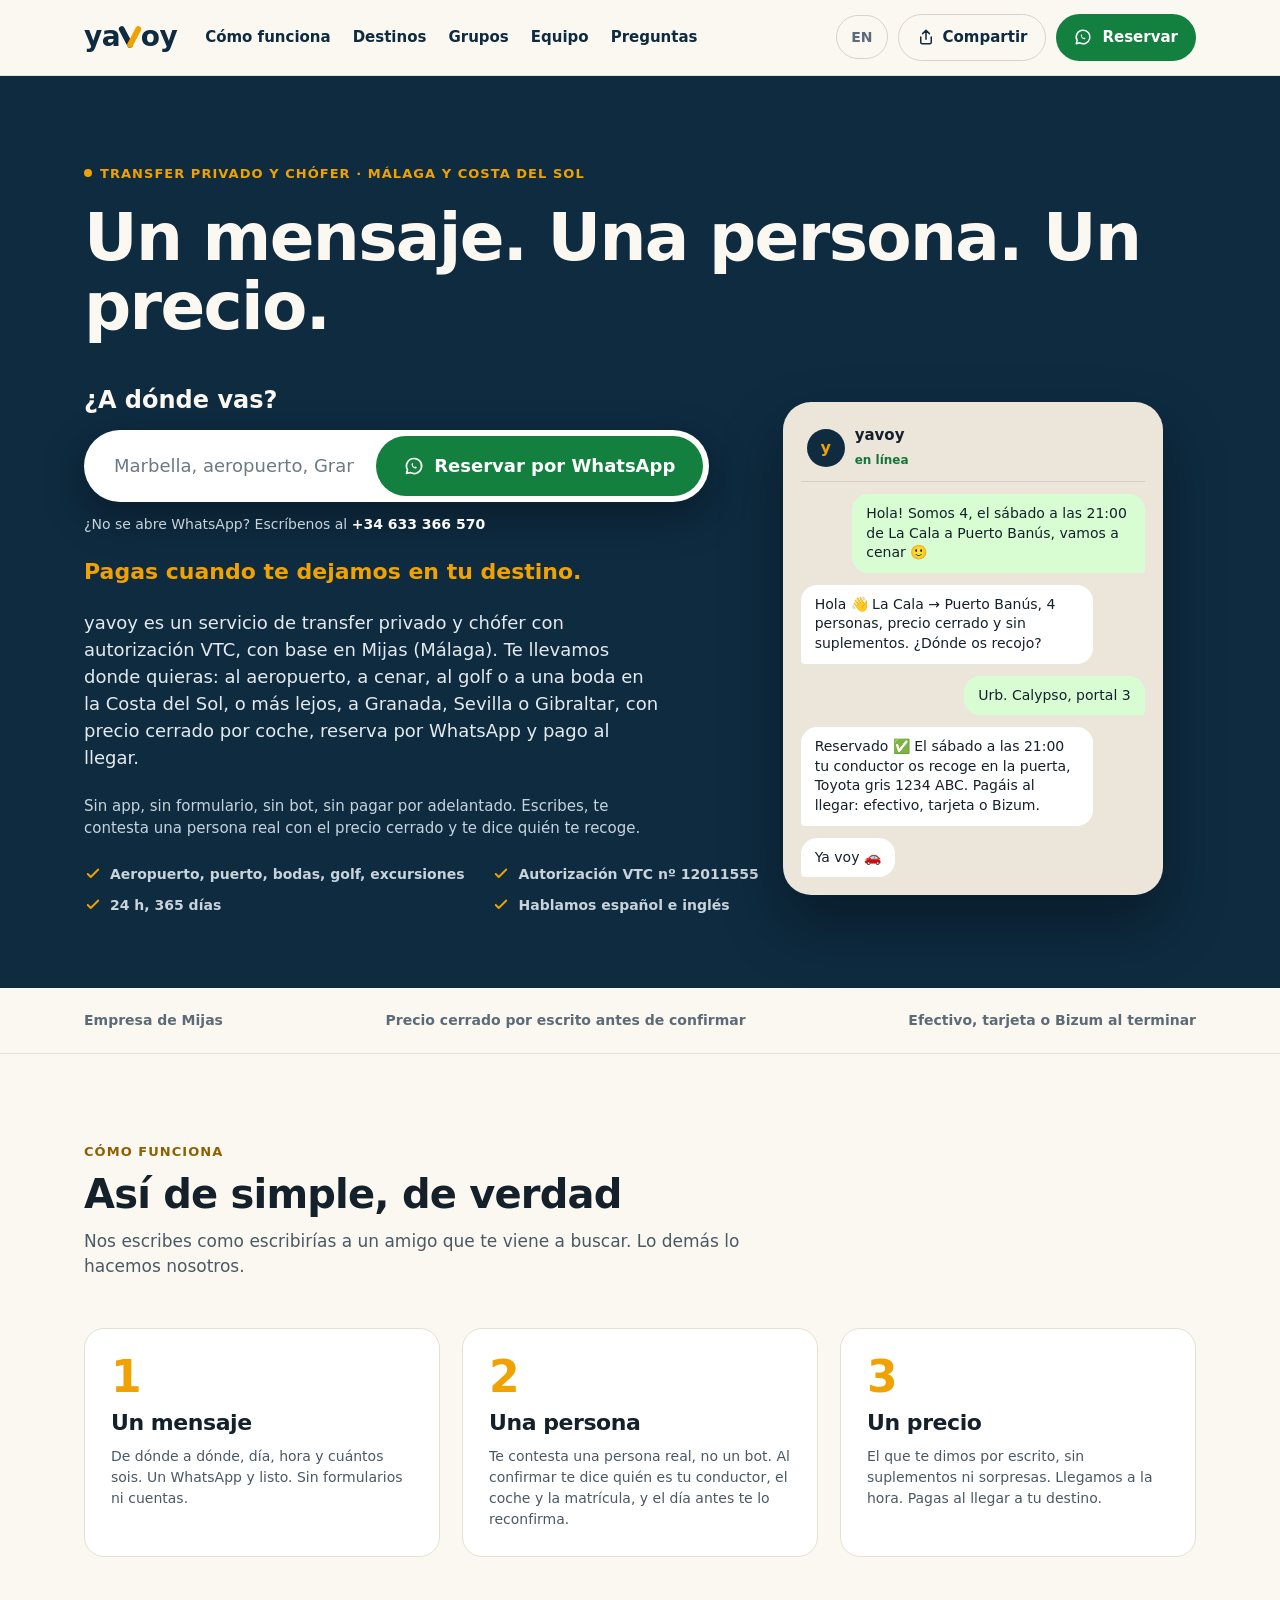
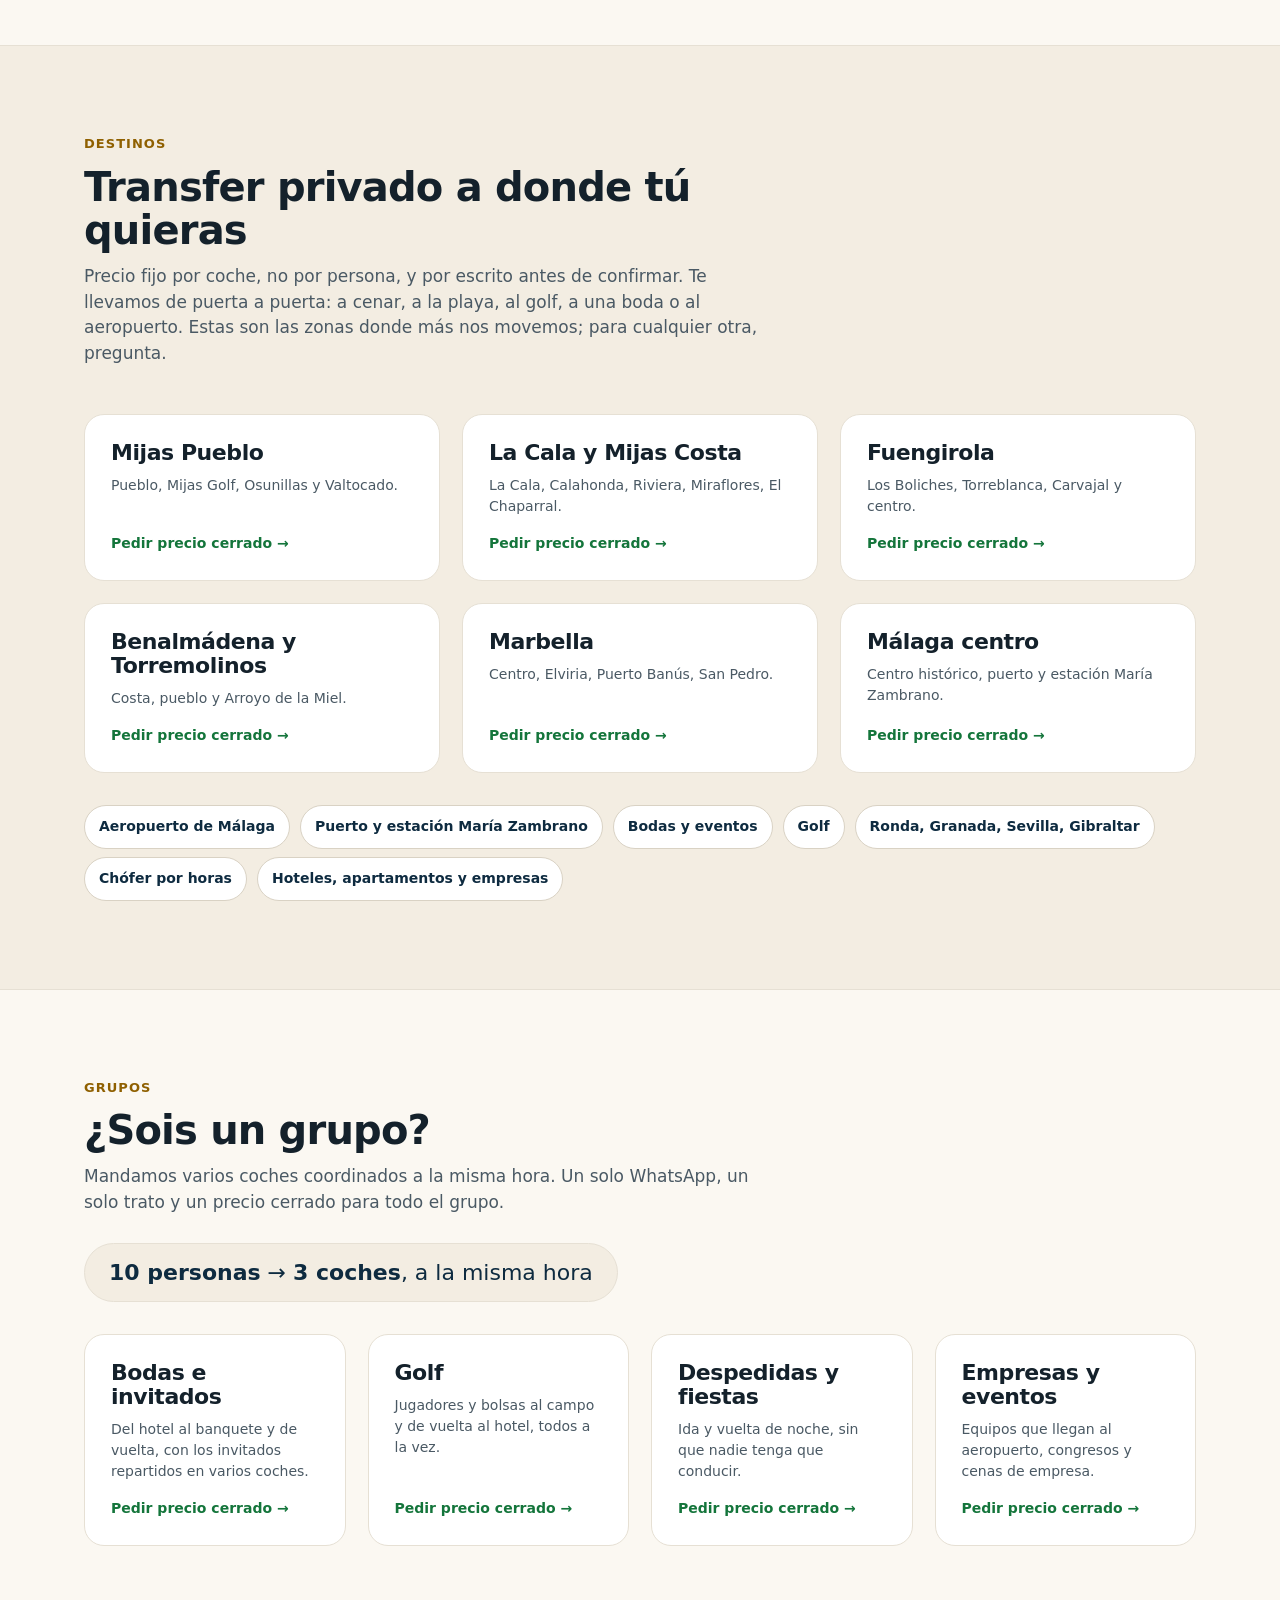
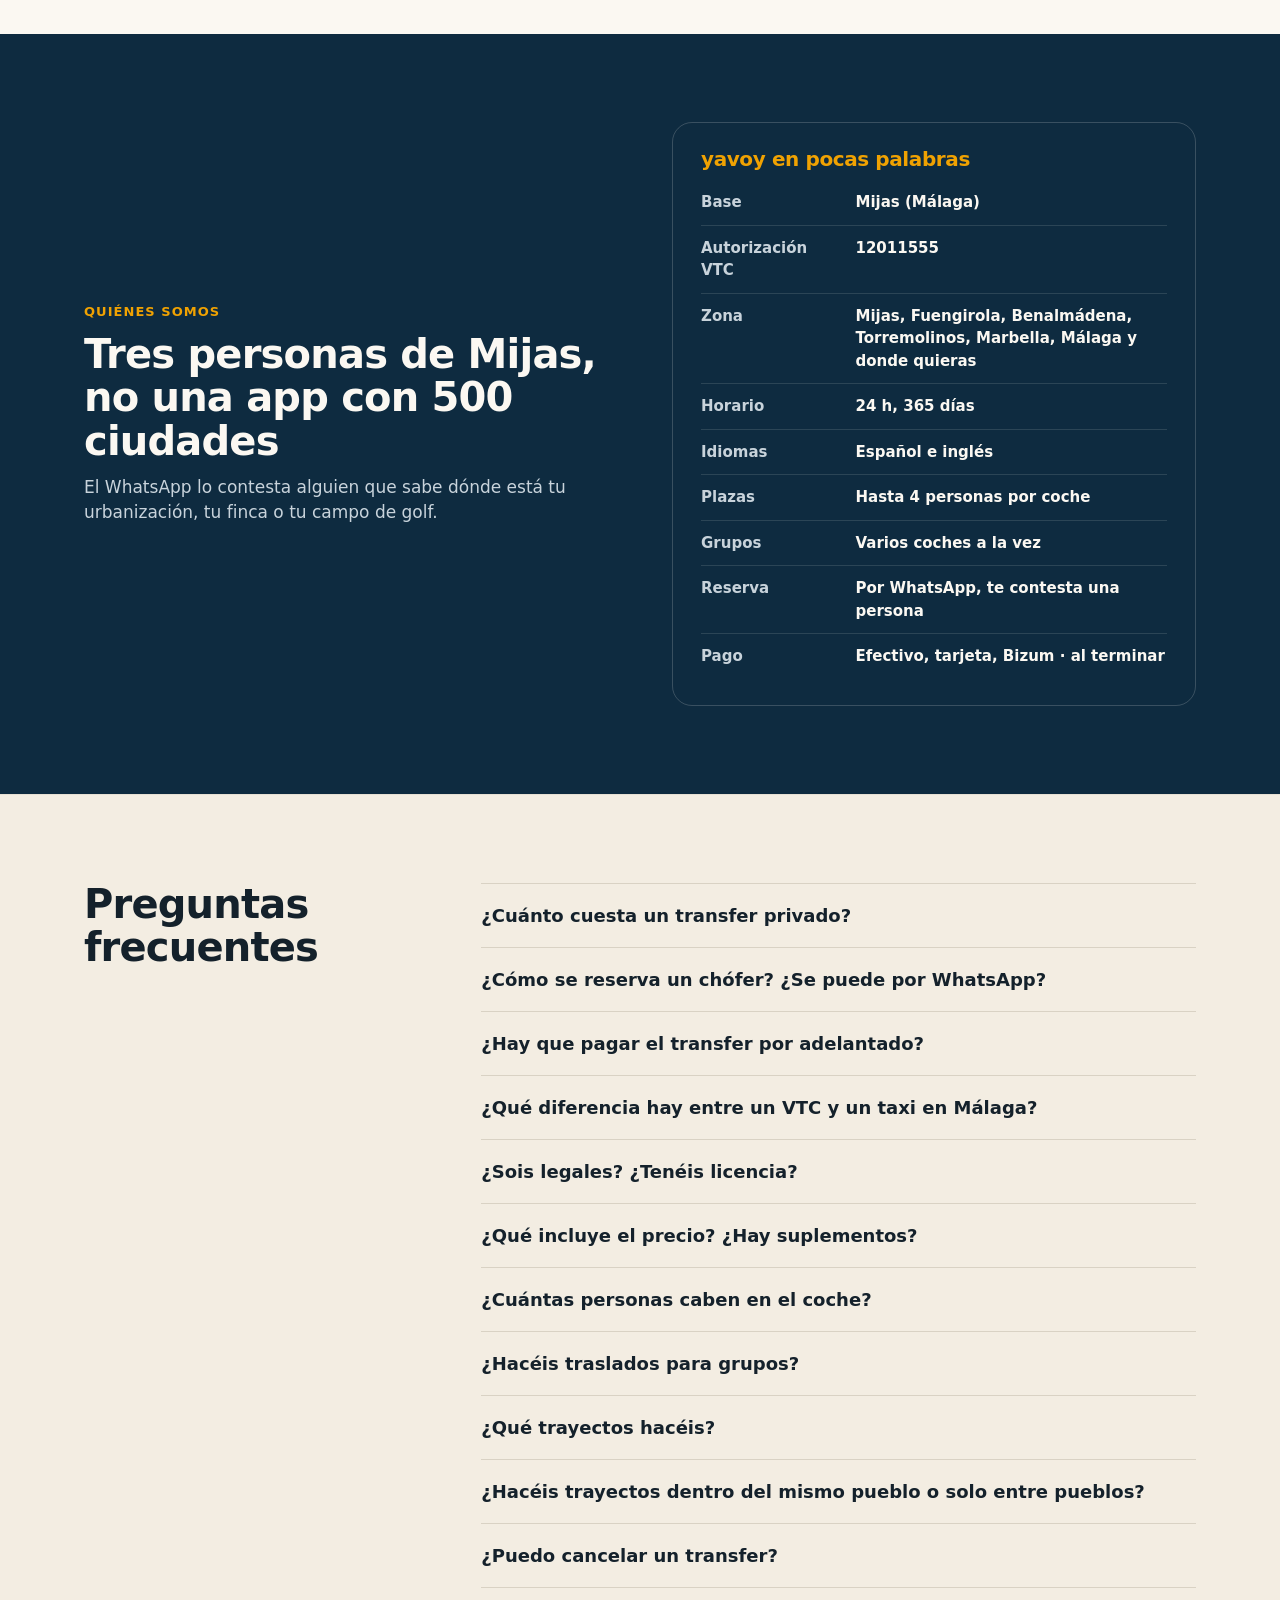
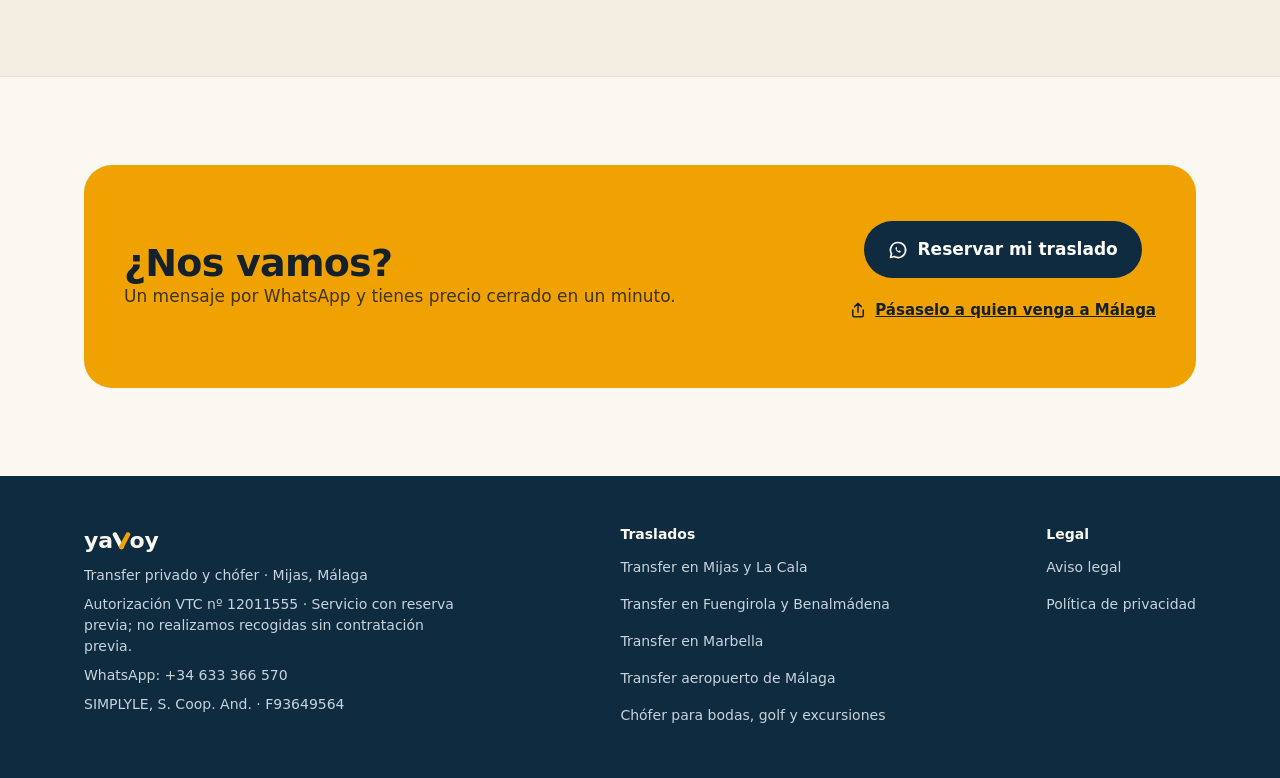
==== commit 153d2b14: "Sección «¿Sois un grupo?» tras Destinos: ejemplo 10 personas → coches (de MAX_PAX), 4 tipos con su W" ====
--- a/docs/index.html
+++ b/docs/index.html
@@ -31,14 +31,14 @@
 <link rel="icon" href="/favicon.svg?v=9169c3bf" type="image/svg+xml">
 <link rel="icon" href="/favicon.ico?v=9169c3bf" sizes="32x32">
 <link rel="apple-touch-icon" href="/apple-touch-icon.png?v=9169c3bf">
-<style>@font-face{font-family:'Outfit';src:url(/assets/fonts/outfit-latin-wght.woff2) format('woff2');font-weight:100 900;font-display:swap}@font-face{font-family:'Manrope';src:url(/assets/fonts/manrope-latin-wght.woff2) format('woff2');font-weight:200 800;font-display:swap}@font-face{font-family:'Outfit Fallback';src:local('Arial Bold'),local('Arial');font-weight:700 800;size-adjust:97.9%;ascent-override:102.1%;descent-override:26.6%;line-gap-override:0%}@font-face{font-family:'Manrope Fallback';src:local('Arial');size-adjust:101.5%;ascent-override:105%;descent-override:29.6%;line-gap-override:0%}:root{--navy:#0E2B40;--navy-2:#1C4D6E;--ink:#14212B;--muted:#4A5964;--muted-2:#5B6B77;--cream:#FBF8F2;--sand:#F3EDE2;--line:#E6E0D4;--line-2:#D9D2C4;--yellow:#F0A202;--yellow-ink:#8F6000;--wa:#13803F;--display:'Outfit','Outfit Fallback',system-ui,sans-serif;--body:'Manrope','Manrope Fallback',system-ui,sans-serif}*{box-sizing:border-box}html{scroll-behavior:smooth}body{margin:0;background:var(--cream);color:var(--ink);font-family:var(--body);line-height:1.5}a{color:var(--navy)}h1,h2,h3{font-family:var(--display);margin:0;letter-spacing:-0.02em;line-height:1.08}h2{font-size:clamp(30px,4vw,40px);font-weight:800}h3{font-size:22px;font-weight:700}p{margin:0}.wrap{max-width:1160px;margin:0 auto;padding:0 24px}.section{padding:88px 0}@media (max-width:640px){.section{padding:64px 0}.wrap{padding:0 16px}}.eyebrow{display:inline-flex;align-items:center;gap:8px;font-size:13px;font-weight:700;letter-spacing:.08em;text-transform:uppercase;color:var(--yellow-ink)}.eyebrow.on-dark{color:var(--yellow)}.lead{font-size:17px;color:var(--muted)}.btn{display:inline-flex;align-items:center;gap:10px;font-weight:700;font-size:17px;padding:16px 24px;border-radius:999px;text-decoration:none;min-height:44px}.btn-wa{background:var(--wa);color:#fff}.btn-wa:hover{background:#0F6B34}.btn-navy{background:var(--navy);color:#fff}.btn-sm{font-size:15px;padding:12px 18px}.btn-line,.lang{border:1px solid var(--line-2);background:transparent}.btn-line:hover,.lang:hover{border-color:var(--navy)}.card{background:#fff;border:1px solid var(--line);border-radius:20px;padding:26px;display:flex;flex-direction:column;gap:12px}.grid-3{display:grid;grid-template-columns:repeat(3,minmax(0,1fr));gap:22px}@media (max-width:900px){.grid-3{grid-template-columns:1fr}}.nav{position:sticky;top:0;z-index:5;background:rgba(251,248,242,.92);border-bottom:1px solid var(--line);backdrop-filter:blur(6px)}.nav .wrap{display:flex;flex-wrap:wrap;align-items:center;gap:14px 28px;padding-top:14px;padding-bottom:14px}.brand{font-family:var(--display);font-weight:800;font-size:28px;letter-spacing:-.02em;color:var(--navy);text-decoration:none;display:flex;align-items:center}.wm{display:inline-flex;align-items:baseline;white-space:nowrap}.wm-v{width:0.86em;height:0.86em;margin:0 -0.06em;align-self:baseline;transform:translateY(0.09em)}.nav-links{display:flex;flex-wrap:wrap;gap:6px 22px;font-weight:600;font-size:15px;flex:1 1 320px}.nav-links a{text-decoration:none;padding:8px 0}.nav-right{display:flex;gap:10px;align-items:center;margin-left:auto}.lang{font-size:14px;font-weight:600;color:var(--muted-2);border-radius:999px;padding:0 14px;min-height:44px;display:inline-flex;align-items:center;text-decoration:none}@media (max-width:640px){.nav-links{display:none}.nav-cta{display:none}}.hero{background:var(--navy);color:var(--cream)}.hero .wrap{display:grid;grid-template-columns:7fr 5fr;gap:40px;align-items:center;padding-top:88px;padding-bottom:72px}@media (max-width:900px){.hero .wrap{grid-template-columns:1fr;padding-top:56px;padding-bottom:56px}}.hero-copy{display:flex;flex-direction:column;gap:24px;min-width:0}.hero-top{grid-column:1/-1;display:flex;flex-direction:column;gap:20px}.hero h1{font-size:clamp(34px,5.5vw,66px);font-weight:800;line-height:1.05;letter-spacing:-.025em}.hero .summary{font-size:18px;color:#E4EAEE;max-width:580px}.hero .sub{font-size:15px;color:#C8D3DB;max-width:560px}@media (max-width:640px){.hero h1{font-size:40px}.hero .summary{font-size:16px}.hero-copy{gap:18px}.hero .wrap{padding-top:36px;gap:28px}.hero-top{gap:14px}}.eb-short{display:none}@media (max-width:640px){.eb-long{display:none}.eb-short{display:inline}}.hero .promise{font-family:var(--display);font-weight:700;font-size:22px;line-height:1.2;color:var(--yellow)}.go{display:flex;flex-direction:column;gap:12px;max-width:640px}.go-label{font-family:var(--display);font-size:24px;font-weight:700;color:var(--cream)}.go-row{display:flex;align-items:center;gap:6px;background:#fff;border-radius:999px;padding:6px;box-shadow:0 14px 40px rgba(0,0,0,.35)}.go-row:focus-within{outline:3px solid var(--yellow);outline-offset:3px}.go-dest{flex:1;min-width:0;min-height:60px;border:0;background:transparent;color:var(--ink);padding:0 16px 0 24px;font:600 18px var(--body)}.go-dest::placeholder{color:#6B7A85;font-weight:400}.go-dest:focus{outline:none}.go .btn{min-height:60px;font-size:18px;padding:0 28px;white-space:nowrap}.go-alt{font-size:14px;color:#C8D3DB}.go-alt strong{color:var(--cream);white-space:nowrap}@media (max-width:640px){.go{gap:10px}.go-label{font-size:20px}.go-row{flex-direction:column;align-items:stretch;gap:10px;background:none;box-shadow:none;padding:0;border-radius:0}.go-row:focus-within{outline:none}.go-dest{flex:none;min-height:50px;padding:0 16px;font-size:16px;background:#fff;border-radius:14px}.go-dest:focus{outline:3px solid var(--yellow);outline-offset:2px}.go .btn{min-height:50px;font-size:16px;justify-content:center}}button.btn{border:0;cursor:pointer;font-family:inherit}.hero-checks{display:grid;grid-template-columns:repeat(2,max-content);gap:10px 28px;font-size:14px;color:#C8D3DB;font-weight:600}@media (max-width:640px){.hero-checks{grid-template-columns:1fr}}.hero-checks span{display:flex;align-items:center;gap:8px}.chat-col{width:100%;max-width:380px;margin:0 auto;display:flex;flex-direction:column;gap:14px}.chat{width:100%;background:#ECE5DA;border-radius:28px;padding:18px;display:flex;flex-direction:column;gap:12px;box-shadow:0 30px 60px rgba(0,0,0,.35)}.chat-head{display:flex;align-items:center;gap:10px;padding:4px 6px 10px;border-bottom:1px solid #D7CEBF}.chat-avatar{width:38px;height:38px;border-radius:50%;background:var(--navy);color:var(--yellow);font-family:var(--display);font-weight:800;display:flex;align-items:center;justify-content:center}.chat-name{font-weight:700;color:var(--ink);font-size:15px;display:block}.chat-status{font-size:12px;color:#14753B;font-weight:600}.msg{max-width:85%;padding:10px 14px;font-size:14px;line-height:1.4;color:var(--ink)}.msg.me{align-self:flex-end;background:#D9FDD3;border-radius:16px 16px 4px 16px}.msg.them{align-self:flex-start;background:#fff;border-radius:16px 16px 16px 4px}.strip{border-bottom:1px solid var(--line)}.strip .wrap{display:flex;flex-wrap:wrap;justify-content:space-between;gap:12px 32px;padding-top:22px;padding-bottom:22px;font-size:14px;font-weight:600;color:var(--muted-2)}.step-num{font-family:var(--display);font-weight:800;font-size:44px;color:var(--yellow);line-height:1}.section-head{display:flex;flex-direction:column;gap:12px;max-width:680px;margin-bottom:48px}.sand{background:var(--sand);border-top:1px solid var(--line);border-bottom:1px solid var(--line)}.dest{text-decoration:none;color:var(--ink);gap:10px}.dest:hover{border-color:var(--navy)}.dest-note{font-size:14px;color:var(--muted)}.dest-cta{font-size:14px;font-weight:700;color:#14753B;margin-top:auto;padding-top:6px}.chips{display:flex;flex-wrap:wrap;gap:8px 10px;align-items:center;margin-top:32px}.chip{font-size:14px;font-weight:600;color:var(--navy);text-decoration:none;background:#fff;border:1px solid var(--line-2);border-radius:999px;padding:8px 14px;min-height:44px;display:inline-flex;align-items:center}.chip:hover{border-color:var(--navy)}.team{background:var(--navy);color:var(--cream)}.team .lead{color:#C8D3DB}.team .wrap{display:grid;grid-template-columns:minmax(0,1fr) minmax(0,1fr);gap:40px 64px;align-items:center}.team .section-head{margin-bottom:0}.facts{border:1px solid rgba(251,248,242,.18);border-radius:20px;padding:26px 28px}.facts h3{font-size:20px;margin-bottom:10px;color:var(--yellow)}.facts dl{margin:0}.facts dl div{display:grid;grid-template-columns:9.5em 1fr;gap:12px;padding:11px 0;border-top:1px solid rgba(251,248,242,.12);font-size:15px}.facts dl div:first-child{border-top:0}.facts dt{color:#C8D3DB;font-weight:600}.facts dd{margin:0;color:var(--cream);font-weight:600}@media (max-width:900px){.team .wrap{grid-template-columns:1fr}}@media (max-width:640px){.facts{padding:20px}.facts dl div{grid-template-columns:1fr;gap:2px}}.reviews-head{display:flex;flex-wrap:wrap;justify-content:space-between;align-items:flex-end;gap:16px;margin-bottom:32px}.reviews-head a{font-weight:700;font-size:15px}.stars{color:var(--yellow-ink);letter-spacing:2px}blockquote{margin:0}blockquote p{font-size:15px}blockquote cite{font-style:normal;font-size:13px;font-weight:600;color:var(--muted-2)}.faq .wrap{display:grid;grid-template-columns:4fr 8fr;gap:40px}@media (max-width:900px){.faq .wrap{grid-template-columns:1fr}}details{border-top:1px solid var(--line-2);padding:18px 0}details:last-child{border-bottom:1px solid var(--line-2)}summary{cursor:pointer;font-family:var(--display);font-weight:700;font-size:18px;list-style:none}summary::-webkit-details-marker{display:none}details p{margin-top:12px;font-size:15px;color:var(--muted)}.cta-box{background:var(--yellow);color:var(--ink);border-radius:28px;padding:56px 40px;display:flex;flex-wrap:wrap;justify-content:space-between;align-items:center;gap:24px}.cta-box h2{font-size:38px}.cta-box p{font-size:17px;color:#3D3410}.cta-box p a{color:inherit;white-space:nowrap}.cta-actions{display:flex;flex-direction:column;align-items:center;gap:10px}.share{display:inline-flex;align-items:center;gap:8px;min-height:44px;font-size:15px;font-weight:700;color:var(--ink)}.share-nav{color:var(--navy);padding:11px 18px}@media (max-width:640px){.share-nav span{display:none}.share-nav{width:44px;padding:0;justify-content:center}}@media (max-width:640px){.cta-actions{align-items:flex-start}}@media (max-width:640px){.cta-box{padding:36px 24px}}footer{background:var(--navy);color:#C8D3DB;font-size:14px}footer .wrap{display:flex;flex-wrap:wrap;justify-content:space-between;gap:24px 40px;padding-top:48px;padding-bottom:48px}footer .col{display:flex;flex-direction:column;gap:8px;max-width:380px}footer .col a{color:#C8D3DB;text-decoration:none;padding:4px 0}footer .col a:hover{color:#fff}footer .brand-f{font-family:var(--display);font-weight:800;font-size:22px;color:var(--cream)}footer .col strong{color:var(--cream)}.doc{max-width:760px;padding-top:56px;padding-bottom:88px}.doc h1{font-size:clamp(34px,5vw,48px);font-weight:800;margin-bottom:24px}.doc h2{font-size:22px;margin:36px 0 12px}.doc p,.doc li{font-size:16px;color:var(--muted);margin-bottom:12px}.doc .btn{margin-top:12px}.wa-float{display:none}@media (max-width:640px){.wa-float{display:flex;position:fixed;right:16px;bottom:16px;z-index:9;width:56px;height:56px;border-radius:50%;background:var(--wa);color:#fff;align-items:center;justify-content:center;box-shadow:0 10px 24px rgba(0,0,0,.25);transition:opacity .2s,transform .2s,visibility .2s}.wa-float.off{opacity:0;visibility:hidden;transform:translateY(16px)}}.vh{position:absolute;width:1px;height:1px;padding:0;margin:-1px;overflow:hidden;clip:rect(0,0,0,0);white-space:nowrap;border:0}.hole{background:#FF8A00;color:#000;padding:0 4px;border-radius:4px;font-weight:700}</style>
+<style>@font-face{font-family:'Outfit';src:url(/assets/fonts/outfit-latin-wght.woff2) format('woff2');font-weight:100 900;font-display:swap}@font-face{font-family:'Manrope';src:url(/assets/fonts/manrope-latin-wght.woff2) format('woff2');font-weight:200 800;font-display:swap}@font-face{font-family:'Outfit Fallback';src:local('Arial Bold'),local('Arial');font-weight:700 800;size-adjust:97.9%;ascent-override:102.1%;descent-override:26.6%;line-gap-override:0%}@font-face{font-family:'Manrope Fallback';src:local('Arial');size-adjust:101.5%;ascent-override:105%;descent-override:29.6%;line-gap-override:0%}:root{--navy:#0E2B40;--navy-2:#1C4D6E;--ink:#14212B;--muted:#4A5964;--muted-2:#5B6B77;--cream:#FBF8F2;--sand:#F3EDE2;--line:#E6E0D4;--line-2:#D9D2C4;--yellow:#F0A202;--yellow-ink:#8F6000;--wa:#13803F;--display:'Outfit','Outfit Fallback',system-ui,sans-serif;--body:'Manrope','Manrope Fallback',system-ui,sans-serif}*{box-sizing:border-box}html{scroll-behavior:smooth}body{margin:0;background:var(--cream);color:var(--ink);font-family:var(--body);line-height:1.5}a{color:var(--navy)}h1,h2,h3{font-family:var(--display);margin:0;letter-spacing:-0.02em;line-height:1.08}h2{font-size:clamp(30px,4vw,40px);font-weight:800}h3{font-size:22px;font-weight:700}p{margin:0}.wrap{max-width:1160px;margin:0 auto;padding:0 24px}.section{padding:88px 0}@media (max-width:640px){.section{padding:64px 0}.wrap{padding:0 16px}}.eyebrow{display:inline-flex;align-items:center;gap:8px;font-size:13px;font-weight:700;letter-spacing:.08em;text-transform:uppercase;color:var(--yellow-ink)}.eyebrow.on-dark{color:var(--yellow)}.lead{font-size:17px;color:var(--muted)}.btn{display:inline-flex;align-items:center;gap:10px;font-weight:700;font-size:17px;padding:16px 24px;border-radius:999px;text-decoration:none;min-height:44px}.btn-wa{background:var(--wa);color:#fff}.btn-wa:hover{background:#0F6B34}.btn-navy{background:var(--navy);color:#fff}.btn-sm{font-size:15px;padding:12px 18px}.btn-line,.lang{border:1px solid var(--line-2);background:transparent}.btn-line:hover,.lang:hover{border-color:var(--navy)}.card{background:#fff;border:1px solid var(--line);border-radius:20px;padding:26px;display:flex;flex-direction:column;gap:12px}.grid-3{display:grid;grid-template-columns:repeat(3,minmax(0,1fr));gap:22px}@media (max-width:900px){.grid-3{grid-template-columns:1fr}}.nav{position:sticky;top:0;z-index:5;background:rgba(251,248,242,.92);border-bottom:1px solid var(--line);backdrop-filter:blur(6px)}.nav .wrap{display:flex;flex-wrap:wrap;align-items:center;gap:14px 28px;padding-top:14px;padding-bottom:14px}.brand{font-family:var(--display);font-weight:800;font-size:28px;letter-spacing:-.02em;color:var(--navy);text-decoration:none;display:flex;align-items:center}.wm{display:inline-flex;align-items:baseline;white-space:nowrap}.wm-v{width:0.86em;height:0.86em;margin:0 -0.06em;align-self:baseline;transform:translateY(0.09em)}.nav-links{display:flex;flex-wrap:wrap;gap:6px 22px;font-weight:600;font-size:15px;flex:1 1 320px}.nav-links a{text-decoration:none;padding:8px 0}.nav-right{display:flex;gap:10px;align-items:center;margin-left:auto}.lang{font-size:14px;font-weight:600;color:var(--muted-2);border-radius:999px;padding:0 14px;min-height:44px;display:inline-flex;align-items:center;text-decoration:none}@media (max-width:640px){.nav-links{display:none}.nav-cta{display:none}}.hero{background:var(--navy);color:var(--cream)}.hero .wrap{display:grid;grid-template-columns:7fr 5fr;gap:40px;align-items:center;padding-top:88px;padding-bottom:72px}@media (max-width:900px){.hero .wrap{grid-template-columns:1fr;padding-top:56px;padding-bottom:56px}}.hero-copy{display:flex;flex-direction:column;gap:24px;min-width:0}.hero-top{grid-column:1/-1;display:flex;flex-direction:column;gap:20px}.hero h1{font-size:clamp(34px,5.5vw,66px);font-weight:800;line-height:1.05;letter-spacing:-.025em}.hero .summary{font-size:18px;color:#E4EAEE;max-width:580px}.hero .sub{font-size:15px;color:#C8D3DB;max-width:560px}@media (max-width:640px){.hero h1{font-size:40px}.hero .summary{font-size:16px}.hero-copy{gap:18px}.hero .wrap{padding-top:36px;gap:28px}.hero-top{gap:14px}}.eb-short{display:none}@media (max-width:640px){.eb-long{display:none}.eb-short{display:inline}}.hero .promise{font-family:var(--display);font-weight:700;font-size:22px;line-height:1.2;color:var(--yellow)}.go{display:flex;flex-direction:column;gap:12px;max-width:640px}.go-label{font-family:var(--display);font-size:24px;font-weight:700;color:var(--cream)}.go-row{display:flex;align-items:center;gap:6px;background:#fff;border-radius:999px;padding:6px;box-shadow:0 14px 40px rgba(0,0,0,.35)}.go-row:focus-within{outline:3px solid var(--yellow);outline-offset:3px}.go-dest{flex:1;min-width:0;min-height:60px;border:0;background:transparent;color:var(--ink);padding:0 16px 0 24px;font:600 18px var(--body)}.go-dest::placeholder{color:#6B7A85;font-weight:400}.go-dest:focus{outline:none}.go .btn{min-height:60px;font-size:18px;padding:0 28px;white-space:nowrap}.go-alt{font-size:14px;color:#C8D3DB}.go-alt strong{color:var(--cream);white-space:nowrap}@media (max-width:640px){.go{gap:10px}.go-label{font-size:20px}.go-row{flex-direction:column;align-items:stretch;gap:10px;background:none;box-shadow:none;padding:0;border-radius:0}.go-row:focus-within{outline:none}.go-dest{flex:none;min-height:50px;padding:0 16px;font-size:16px;background:#fff;border-radius:14px}.go-dest:focus{outline:3px solid var(--yellow);outline-offset:2px}.go .btn{min-height:50px;font-size:16px;justify-content:center}}button.btn{border:0;cursor:pointer;font-family:inherit}.hero-checks{display:grid;grid-template-columns:repeat(2,max-content);gap:10px 28px;font-size:14px;color:#C8D3DB;font-weight:600}@media (max-width:640px){.hero-checks{grid-template-columns:1fr}}.hero-checks span{display:flex;align-items:center;gap:8px}.chat-col{width:100%;max-width:380px;margin:0 auto;display:flex;flex-direction:column;gap:14px}.chat{width:100%;background:#ECE5DA;border-radius:28px;padding:18px;display:flex;flex-direction:column;gap:12px;box-shadow:0 30px 60px rgba(0,0,0,.35)}.chat-head{display:flex;align-items:center;gap:10px;padding:4px 6px 10px;border-bottom:1px solid #D7CEBF}.chat-avatar{width:38px;height:38px;border-radius:50%;background:var(--navy);color:var(--yellow);font-family:var(--display);font-weight:800;display:flex;align-items:center;justify-content:center}.chat-name{font-weight:700;color:var(--ink);font-size:15px;display:block}.chat-status{font-size:12px;color:#14753B;font-weight:600}.msg{max-width:85%;padding:10px 14px;font-size:14px;line-height:1.4;color:var(--ink)}.msg.me{align-self:flex-end;background:#D9FDD3;border-radius:16px 16px 4px 16px}.msg.them{align-self:flex-start;background:#fff;border-radius:16px 16px 16px 4px}.strip{border-bottom:1px solid var(--line)}.strip .wrap{display:flex;flex-wrap:wrap;justify-content:space-between;gap:12px 32px;padding-top:22px;padding-bottom:22px;font-size:14px;font-weight:600;color:var(--muted-2)}.step-num{font-family:var(--display);font-weight:800;font-size:44px;color:var(--yellow);line-height:1}.section-head{display:flex;flex-direction:column;gap:12px;max-width:680px;margin-bottom:48px}.sand{background:var(--sand);border-top:1px solid var(--line);border-bottom:1px solid var(--line)}.dest{text-decoration:none;color:var(--ink);gap:10px}.dest:hover{border-color:var(--navy)}.dest-note{font-size:14px;color:var(--muted)}.grid-4{display:grid;grid-template-columns:repeat(4,minmax(0,1fr));gap:22px}@media (max-width:1000px){.grid-4{grid-template-columns:repeat(2,minmax(0,1fr))}}@media (max-width:560px){.grid-4{grid-template-columns:1fr;gap:12px}.grid-4 .card{padding:20px;gap:6px}}section[id]{scroll-margin-top:72px}.group-example{display:inline-block;font-family:var(--display);font-size:22px;color:var(--navy);background:var(--sand);border:1px solid var(--line);border-radius:999px;padding:12px 24px;margin:-24px 0 32px}@media (max-width:560px){.group-example{font-size:17px;padding:10px 18px;margin:-28px 0 24px}}.dest-cta{font-size:14px;font-weight:700;color:#14753B;margin-top:auto;padding-top:6px}.chips{display:flex;flex-wrap:wrap;gap:8px 10px;align-items:center;margin-top:32px}.chip{font-size:14px;font-weight:600;color:var(--navy);text-decoration:none;background:#fff;border:1px solid var(--line-2);border-radius:999px;padding:8px 14px;min-height:44px;display:inline-flex;align-items:center}.chip:hover{border-color:var(--navy)}.team{background:var(--navy);color:var(--cream)}.team .lead{color:#C8D3DB}.team .wrap{display:grid;grid-template-columns:minmax(0,1fr) minmax(0,1fr);gap:40px 64px;align-items:center}.team .section-head{margin-bottom:0}.facts{border:1px solid rgba(251,248,242,.18);border-radius:20px;padding:26px 28px}.facts h3{font-size:20px;margin-bottom:10px;color:var(--yellow)}.facts dl{margin:0}.facts dl div{display:grid;grid-template-columns:9.5em 1fr;gap:12px;padding:11px 0;border-top:1px solid rgba(251,248,242,.12);font-size:15px}.facts dl div:first-child{border-top:0}.facts dt{color:#C8D3DB;font-weight:600}.facts dd{margin:0;color:var(--cream);font-weight:600}@media (max-width:900px){.team .wrap{grid-template-columns:1fr}}@media (max-width:640px){.facts{padding:20px}.facts dl div{grid-template-columns:1fr;gap:2px}}.reviews-head{display:flex;flex-wrap:wrap;justify-content:space-between;align-items:flex-end;gap:16px;margin-bottom:32px}.reviews-head a{font-weight:700;font-size:15px}.stars{color:var(--yellow-ink);letter-spacing:2px}blockquote{margin:0}blockquote p{font-size:15px}blockquote cite{font-style:normal;font-size:13px;font-weight:600;color:var(--muted-2)}.faq .wrap{display:grid;grid-template-columns:4fr 8fr;gap:40px}@media (max-width:900px){.faq .wrap{grid-template-columns:1fr}}details{border-top:1px solid var(--line-2);padding:18px 0}details:last-child{border-bottom:1px solid var(--line-2)}summary{cursor:pointer;font-family:var(--display);font-weight:700;font-size:18px;list-style:none}summary::-webkit-details-marker{display:none}details p{margin-top:12px;font-size:15px;color:var(--muted)}.cta-box{background:var(--yellow);color:var(--ink);border-radius:28px;padding:56px 40px;display:flex;flex-wrap:wrap;justify-content:space-between;align-items:center;gap:24px}.cta-box h2{font-size:38px}.cta-box p{font-size:17px;color:#3D3410}.cta-box p a{color:inherit;white-space:nowrap}.cta-actions{display:flex;flex-direction:column;align-items:center;gap:10px}.share{display:inline-flex;align-items:center;gap:8px;min-height:44px;font-size:15px;font-weight:700;color:var(--ink)}.share-nav{color:var(--navy);padding:11px 18px}@media (max-width:640px){.share-nav span{display:none}.share-nav{width:44px;padding:0;justify-content:center}}@media (max-width:640px){.cta-actions{align-items:flex-start}}@media (max-width:640px){.cta-box{padding:36px 24px}}footer{background:var(--navy);color:#C8D3DB;font-size:14px}footer .wrap{display:flex;flex-wrap:wrap;justify-content:space-between;gap:24px 40px;padding-top:48px;padding-bottom:48px}footer .col{display:flex;flex-direction:column;gap:8px;max-width:380px}footer .col a{color:#C8D3DB;text-decoration:none;padding:4px 0}footer .col a:hover{color:#fff}footer .brand-f{font-family:var(--display);font-weight:800;font-size:22px;color:var(--cream)}footer .col strong{color:var(--cream)}.doc{max-width:760px;padding-top:56px;padding-bottom:88px}.doc h1{font-size:clamp(34px,5vw,48px);font-weight:800;margin-bottom:24px}.doc h2{font-size:22px;margin:36px 0 12px}.doc p,.doc li{font-size:16px;color:var(--muted);margin-bottom:12px}.doc .btn{margin-top:12px}.wa-float{display:none}@media (max-width:640px){.wa-float{display:flex;position:fixed;right:16px;bottom:16px;z-index:9;width:56px;height:56px;border-radius:50%;background:var(--wa);color:#fff;align-items:center;justify-content:center;box-shadow:0 10px 24px rgba(0,0,0,.25);transition:opacity .2s,transform .2s,visibility .2s}.wa-float.off{opacity:0;visibility:hidden;transform:translateY(16px)}}.vh{position:absolute;width:1px;height:1px;padding:0;margin:-1px;overflow:hidden;clip:rect(0,0,0,0);white-space:nowrap;border:0}.hole{background:#FF8A00;color:#000;padding:0 4px;border-radius:4px;font-weight:700}</style>
 <script type="application/ld+json">{"@context":"https://schema.org","@graph":[{"@type":"LocalBusiness","@id":"https://yavoymalaga.com/#business","name":"yavoy","description":"Transfer privado y chófer con autorización VTC en Málaga y Costa del Sol. Reserva por WhatsApp, precio cerrado, pago al llegar.","url":"https://yavoymalaga.com/","email":"hola@yavoymalaga.com","image":"https://yavoymalaga.com/og.jpg","logo":"https://yavoymalaga.com/apple-touch-icon.png","currenciesAccepted":"EUR","paymentAccepted":"Efectivo, tarjeta, Bizum","knowsLanguage":["es","en"],"address":{"@type":"PostalAddress","addressLocality":"Mijas","addressRegion":"Málaga","addressCountry":"ES"},"areaServed":[{"@type":"City","name":"Mijas"},{"@type":"City","name":"Fuengirola"},{"@type":"City","name":"Benalmádena"},{"@type":"City","name":"Torremolinos"},{"@type":"City","name":"Marbella"},{"@type":"City","name":"Málaga"}],"openingHoursSpecification":{"@type":"OpeningHoursSpecification","dayOfWeek":["Monday","Tuesday","Wednesday","Thursday","Friday","Saturday","Sunday"],"opens":"00:00","closes":"23:59"},"contactPoint":{"@type":"ContactPoint","contactType":"reservations","url":"https://wa.me/34633366570","availableLanguage":["es","en"]},"makesOffer":[{"@type":"Offer","itemOffered":{"@type":"Service","name":"Transfer aeropuerto de Málaga"}},{"@type":"Offer","itemOffered":{"@type":"Service","name":"Chófer para bodas y eventos"}},{"@type":"Offer","itemOffered":{"@type":"Service","name":"Transfer para grupos"}},{"@type":"Offer","itemOffered":{"@type":"Service","name":"Transfer golf Costa del Sol"}},{"@type":"Offer","itemOffered":{"@type":"Service","name":"Chófer por horas y excursiones"}}]},{"@type":"WebSite","@id":"https://yavoymalaga.com/#website","url":"https://yavoymalaga.com/","name":"yavoy","inLanguage":["es","en"],"publisher":{"@id":"https://yavoymalaga.com/#business"}},{"@type":"WebPage","@id":"https://yavoymalaga.com/#webpage","url":"https://yavoymalaga.com/","name":"Transfer privado y chófer en Málaga y Costa del Sol · yavoy","description":"Transfer privado y chófer en Málaga y la Costa del Sol: aeropuerto, cenas, golf, bodas y excursiones. Precio cerrado por WhatsApp y pagas al llegar.","inLanguage":"es","isPartOf":{"@id":"https://yavoymalaga.com/#website"},"about":{"@id":"https://yavoymalaga.com/#business"}},{"@type":"FAQPage","@id":"https://yavoymalaga.com/#faq","mainEntity":[{"@type":"Question","name":"¿Cuánto cuesta un transfer privado?","acceptedAnswer":{"@type":"Answer","text":"Depende del trayecto y de la hora, y siempre es un precio cerrado por coche, no por persona. Escríbenos por WhatsApp con origen, destino, día y hora, y te damos el precio exacto por escrito antes de confirmar. Es el que pagas al llegar a tu destino, sin suplementos ni sorpresas."}},{"@type":"Question","name":"¿Cómo se reserva un chófer? ¿Se puede por WhatsApp?","acceptedAnswer":{"@type":"Answer","text":"Sí: en yavoy se reserva solo por WhatsApp. Envíanos origen, destino, día, hora y cuántos sois. Una persona te contesta con el precio cerrado por escrito y, cuando confirmas, te manda el nombre del conductor, el coche y la matrícula. El día antes te lo reconfirmamos."}},{"@type":"Question","name":"¿Hay que pagar el transfer por adelantado?","acceptedAnswer":{"@type":"Answer","text":"No. Con yavoy no pagas nada al reservar: pagas al conductor cuando te deja en tu destino, en efectivo, con tarjeta o por Bizum. El precio es el que te dimos por escrito al reservar. Si necesitas factura, te la hacemos."}},{"@type":"Question","name":"¿Qué diferencia hay entre un VTC y un taxi en Málaga?","acceptedAnswer":{"@type":"Answer","text":"El precio y la reserva. Un taxi cobra por taxímetro según la tarifa oficial, más cara de noche y en festivos, y se puede coger en la parada. Un VTC como yavoy cobra un precio cerrado que acuerdas antes del viaje y solo puede trabajar con reserva previa: sabes lo que vas a pagar antes de subir."}},{"@type":"Question","name":"¿Sois legales? ¿Tenéis licencia?","acceptedAnswer":{"@type":"Answer","text":"Sí. yavoy es una empresa con autorización VTC nº 12011555 de la Junta de Andalucía para el transporte de viajeros con conductor. Trabajamos solo con reserva previa, como exige la ley: tu confirmación por WhatsApp es el contrato. Por eso no recogemos a nadie en la calle ni en paradas sin reserva."}},{"@type":"Question","name":"¿Qué incluye el precio? ¿Hay suplementos?","acceptedAnswer":{"@type":"Answer","text":"Todo lo del trayecto. El precio cerrado que te da yavoy por WhatsApp incluye el peaje de autopista, el servicio de noche y el equipaje, así que no hay suplementos ni sorpresas: al llegar pagas exactamente la cifra que acordamos, en efectivo, con tarjeta o por Bizum."}},{"@type":"Question","name":"¿Cuántas personas caben en el coche?","acceptedAnswer":{"@type":"Answer","text":"Hasta 4 personas por coche, con su equipaje. Si sois más, mandamos varios coches a la vez; y si lleváis bolsas de golf o mucho equipaje, dínoslo al reservar por WhatsApp y te proponemos la mejor opción, siempre con el precio cerrado antes de confirmar."}},{"@type":"Question","name":"¿Hacéis traslados para grupos?","acceptedAnswer":{"@type":"Answer","text":"Sí. Para grupos, yavoy manda varios coches coordinados a la misma hora: si sois 10, van 3 coches. Lo hacemos para bodas e invitados, grupos de golf, despedidas y fiestas, y empresas o eventos. Dinos por WhatsApp cuántos sois, el día, la hora y el trayecto, y te damos un precio cerrado para todo el grupo antes de confirmar."}},{"@type":"Question","name":"¿Qué trayectos hacéis?","acceptedAnswer":{"@type":"Answer","text":"Cualquiera, dentro o fuera de la provincia de Málaga: aeropuerto, puerto y estación María Zambrano, cenas y salidas de noche, campos de golf, bodas, excursiones a Ronda, Granada, Sevilla o Gibraltar y servicios de chófer por horas. yavoy trabaja desde Mijas por toda la Costa del Sol, siempre con precio cerrado antes de salir."}},{"@type":"Question","name":"¿Hacéis trayectos dentro del mismo pueblo o solo entre pueblos?","acceptedAnswer":{"@type":"Answer","text":"Los dos. yavoy hace trayectos dentro del mismo municipio, como de tu casa a un restaurante de Marbella o del centro de Málaga al aeropuerto, y entre municipios de toda la Costa del Sol, como de Mijas a Marbella o de La Cala a Fuengirola. Siempre con precio cerrado por coche antes de salir."}},{"@type":"Question","name":"¿Puedo cancelar un transfer?","acceptedAnswer":{"@type":"Answer","text":"Sí, cuando quieras. Basta con un mensaje de WhatsApp; cuanto antes nos avises, antes podemos liberar el coche para otra persona. Como con yavoy no se paga nada por adelantado, no hay nada que devolver ni ningún trámite que hacer."}}]}]}</script>
 </head>
 <body>
 <header class="nav">
 <div class="wrap">
 <a class="brand" href="/"><span class="wm" aria-hidden="true">ya<svg class="wm-v" aria-hidden="true" viewBox="0 0 64 64"><path d="M10 12 L32 54" fill="none" stroke="#0E2B40" stroke-width="15.5" stroke-linecap="round"/><path d="M54 12 L32 54" fill="none" stroke="#F0A202" stroke-width="15.5" stroke-linecap="round"/></svg>oy</span><span class="vh">yavoy</span></a>
-<nav class="nav-links" aria-label="Secciones"><a href="/#como">Cómo funciona</a><a href="/#destinos">Destinos</a><a href="/#equipo">Equipo</a><a href="/#faq">Preguntas</a></nav>
+<nav class="nav-links" aria-label="Secciones"><a href="/#como">Cómo funciona</a><a href="/#destinos">Destinos</a><a href="/#grupos">Grupos</a><a href="/#equipo">Equipo</a><a href="/#faq">Preguntas</a></nav>
 <div class="nav-right">
 <a class="lang" href="/en/" hreflang="en" lang="en">EN</a>
 <a target="_blank" rel="noopener" class="share btn btn-sm btn-line share-nav" href="https://wa.me/?text=Si%20vienes%20a%20M%C3%A1laga%20o%20a%20la%20Costa%20del%20Sol%2C%20mira%20esto%3A%20con%20yavoy%20reservas%20el%20traslado%20por%20WhatsApp%2C%20te%20contesta%20una%20persona%2C%20precio%20cerrado%20y%20pagas%20al%20llegar%20%F0%9F%91%89%20https%3A//yavoymalaga.com/" data-text="Si vienes a Málaga o a la Costa del Sol, mira esto: con yavoy reservas el traslado por WhatsApp, te contesta una persona, precio cerrado y pagas al llegar 👉 https://yavoymalaga.com/" aria-label="Compartir"><svg width="18" height="18" viewBox="0 0 24 24" aria-hidden="true"><path d="M12 15V3m0 0L7.5 7.5M12 3l4.5 4.5M5 12v7a2 2 0 0 0 2 2h10a2 2 0 0 0 2-2v-7" fill="none" stroke="currentColor" stroke-width="2" stroke-linecap="round" stroke-linejoin="round"/></svg><span>Compartir</span></a>
@@ -93,7 +93,19 @@
 <a target="_blank" rel="noopener" class="card dest" href="https://wa.me/34633366570?text=Hola%2C%20quiero%20un%20traslado%20a%20Marbella"><h3>Marbella</h3><p class="dest-note">Centro, Elviria, Puerto Banús, San Pedro.</p><span class="dest-cta">Pedir precio cerrado →</span></a>
 <a target="_blank" rel="noopener" class="card dest" href="https://wa.me/34633366570?text=Hola%2C%20quiero%20un%20traslado%20a%20M%C3%A1laga%20centro"><h3>Málaga centro</h3><p class="dest-note">Centro histórico, puerto y estación María Zambrano.</p><span class="dest-cta">Pedir precio cerrado →</span></a>
 </div>
-<div class="chips"><a target="_blank" rel="noopener" class="chip" href="https://wa.me/34633366570?text=Hola%2C%20quiero%20un%20traslado%20desde%20o%20hasta%20el%20aeropuerto%20de%20M%C3%A1laga">Aeropuerto de Málaga</a><a target="_blank" rel="noopener" class="chip" href="https://wa.me/34633366570?text=Hola%2C%20necesito%20un%20traslado%20desde%20el%20puerto%20o%20la%20estaci%C3%B3n%20de%20M%C3%A1laga">Puerto y estación María Zambrano</a><a target="_blank" rel="noopener" class="chip" href="https://wa.me/34633366570?text=Hola%2C%20quiero%20presupuesto%20para%20traslados%20de%20una%20boda%20o%20evento">Bodas y eventos</a><a target="_blank" rel="noopener" class="chip" href="https://wa.me/34633366570?text=Hola%2C%20somos%20un%20grupo%20y%20queremos%20un%20traslado">Grupos</a><a target="_blank" rel="noopener" class="chip" href="https://wa.me/34633366570?text=Hola%2C%20quiero%20un%20traslado%20a%20un%20campo%20de%20golf">Golf</a><a target="_blank" rel="noopener" class="chip" href="https://wa.me/34633366570?text=Hola%2C%20quiero%20hacer%20una%20excursi%C3%B3n">Ronda, Granada, Sevilla, Gibraltar</a><a target="_blank" rel="noopener" class="chip" href="https://wa.me/34633366570?text=Hola%2C%20quiero%20un%20conductor%20por%20horas">Chófer por horas</a><a target="_blank" rel="noopener" class="chip" href="https://wa.me/34633366570?text=Hola%2C%20gestiono%20alojamientos%20y%20necesito%20traslados%20recurrentes">Hoteles, apartamentos y empresas</a></div>
+<div class="chips"><a target="_blank" rel="noopener" class="chip" href="https://wa.me/34633366570?text=Hola%2C%20quiero%20un%20traslado%20desde%20o%20hasta%20el%20aeropuerto%20de%20M%C3%A1laga">Aeropuerto de Málaga</a><a target="_blank" rel="noopener" class="chip" href="https://wa.me/34633366570?text=Hola%2C%20necesito%20un%20traslado%20desde%20el%20puerto%20o%20la%20estaci%C3%B3n%20de%20M%C3%A1laga">Puerto y estación María Zambrano</a><a target="_blank" rel="noopener" class="chip" href="https://wa.me/34633366570?text=Hola%2C%20quiero%20presupuesto%20para%20traslados%20de%20una%20boda%20o%20evento">Bodas y eventos</a><a target="_blank" rel="noopener" class="chip" href="https://wa.me/34633366570?text=Hola%2C%20quiero%20un%20traslado%20a%20un%20campo%20de%20golf">Golf</a><a target="_blank" rel="noopener" class="chip" href="https://wa.me/34633366570?text=Hola%2C%20quiero%20hacer%20una%20excursi%C3%B3n">Ronda, Granada, Sevilla, Gibraltar</a><a target="_blank" rel="noopener" class="chip" href="https://wa.me/34633366570?text=Hola%2C%20quiero%20un%20conductor%20por%20horas">Chófer por horas</a><a target="_blank" rel="noopener" class="chip" href="https://wa.me/34633366570?text=Hola%2C%20gestiono%20alojamientos%20y%20necesito%20traslados%20recurrentes">Hoteles, apartamentos y empresas</a></div>
+</div>
+</section>
+<section id="grupos" class="section">
+<div class="wrap">
+<div class="section-head"><span class="eyebrow">Grupos</span><h2>¿Sois un grupo?</h2><p class="lead">Mandamos varios coches coordinados a la misma hora. Un solo WhatsApp, un solo trato y un precio cerrado para todo el grupo.</p></div>
+<p class="group-example"><strong>10 personas</strong> → <strong>3 coches</strong>, a la misma hora</p>
+<div class="grid-4">
+<a target="_blank" rel="noopener" class="card dest" href="https://wa.me/34633366570?text=Hola%2C%20quiero%20presupuesto%20para%20traslados%20de%20invitados%20de%20una%20boda"><h3>Bodas e invitados</h3><p class="dest-note">Del hotel al banquete y de vuelta, con los invitados repartidos en varios coches.</p><span class="dest-cta">Pedir precio cerrado →</span></a>
+<a target="_blank" rel="noopener" class="card dest" href="https://wa.me/34633366570?text=Hola%2C%20somos%20un%20grupo%20de%20golf%20y%20queremos%20un%20traslado"><h3>Golf</h3><p class="dest-note">Jugadores y bolsas al campo y de vuelta al hotel, todos a la vez.</p><span class="dest-cta">Pedir precio cerrado →</span></a>
+<a target="_blank" rel="noopener" class="card dest" href="https://wa.me/34633366570?text=Hola%2C%20queremos%20traslados%20para%20una%20despedida"><h3>Despedidas y fiestas</h3><p class="dest-note">Ida y vuelta de noche, sin que nadie tenga que conducir.</p><span class="dest-cta">Pedir precio cerrado →</span></a>
+<a target="_blank" rel="noopener" class="card dest" href="https://wa.me/34633366570?text=Hola%2C%20queremos%20traslados%20para%20un%20evento%20de%20empresa"><h3>Empresas y eventos</h3><p class="dest-note">Equipos que llegan al aeropuerto, congresos y cenas de empresa.</p><span class="dest-cta">Pedir precio cerrado →</span></a>
+</div>
 </div>
 </section>
 <section id="equipo" class="section team">
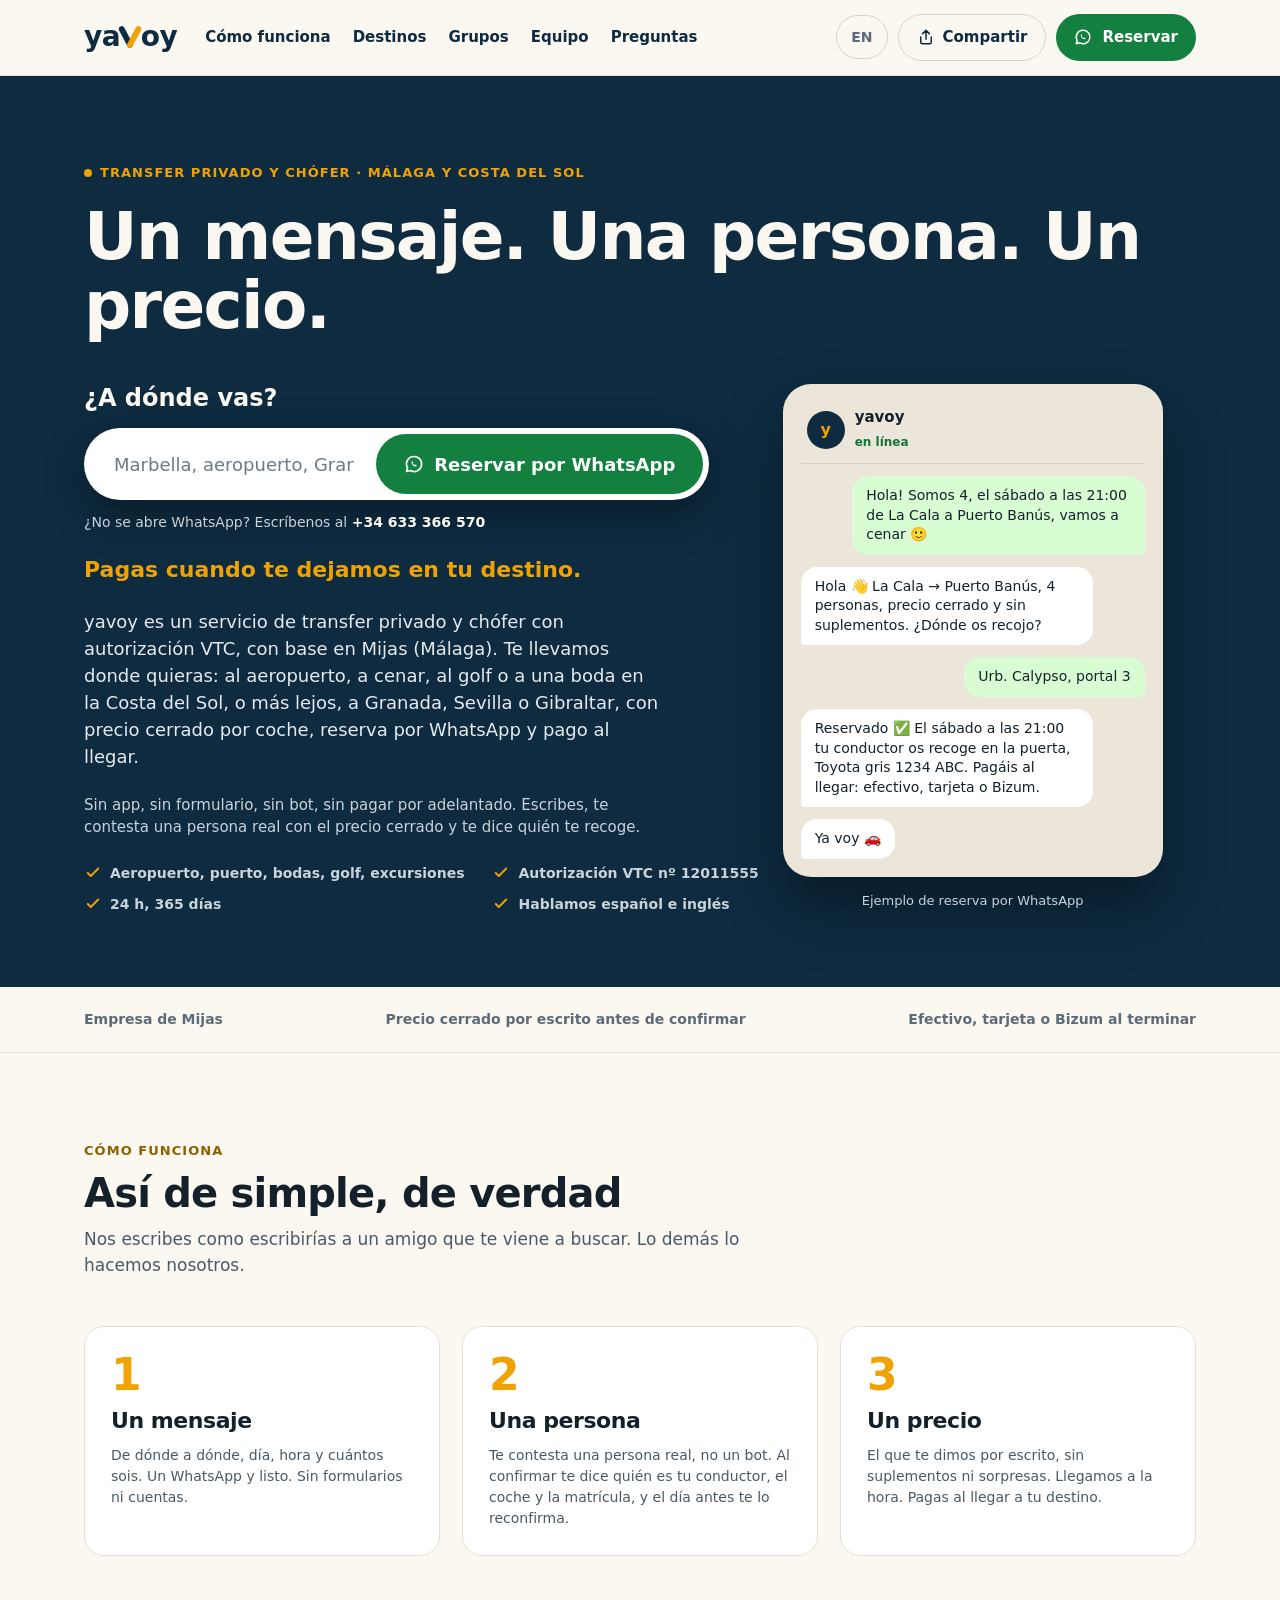
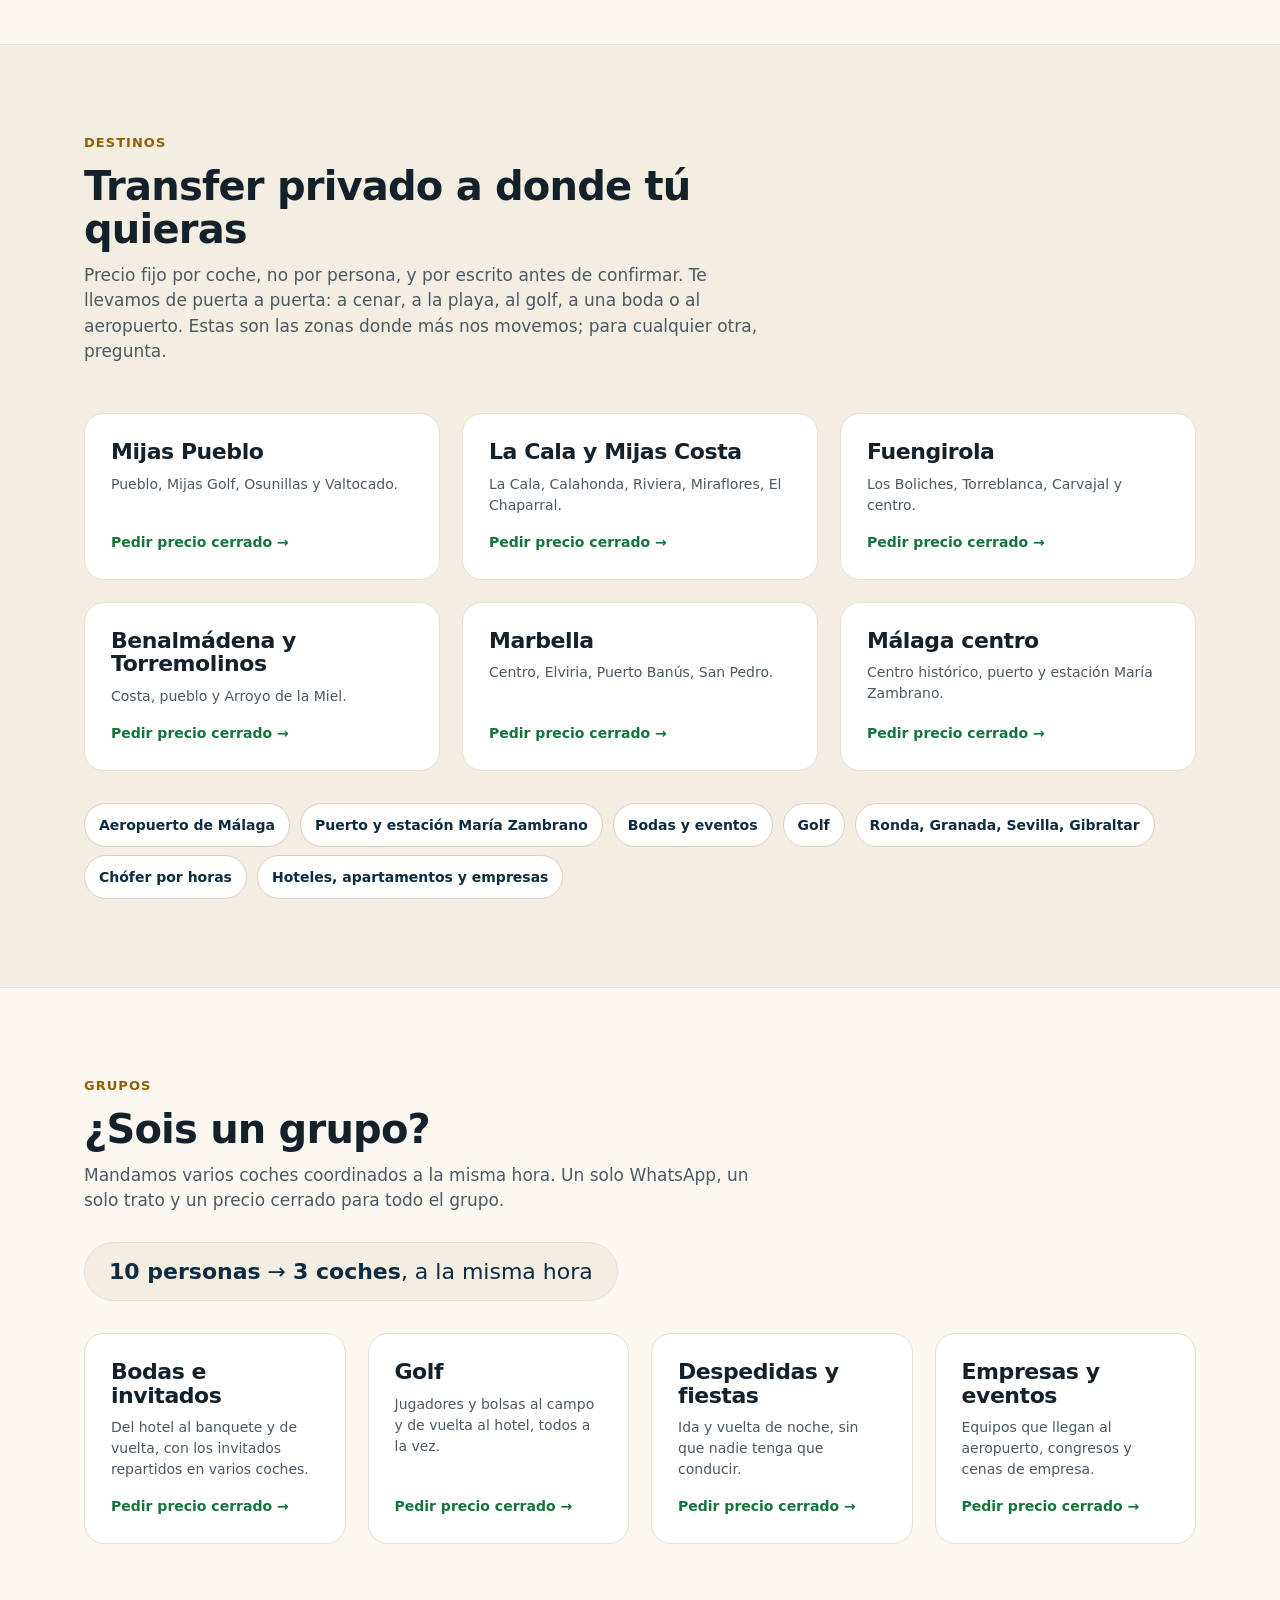
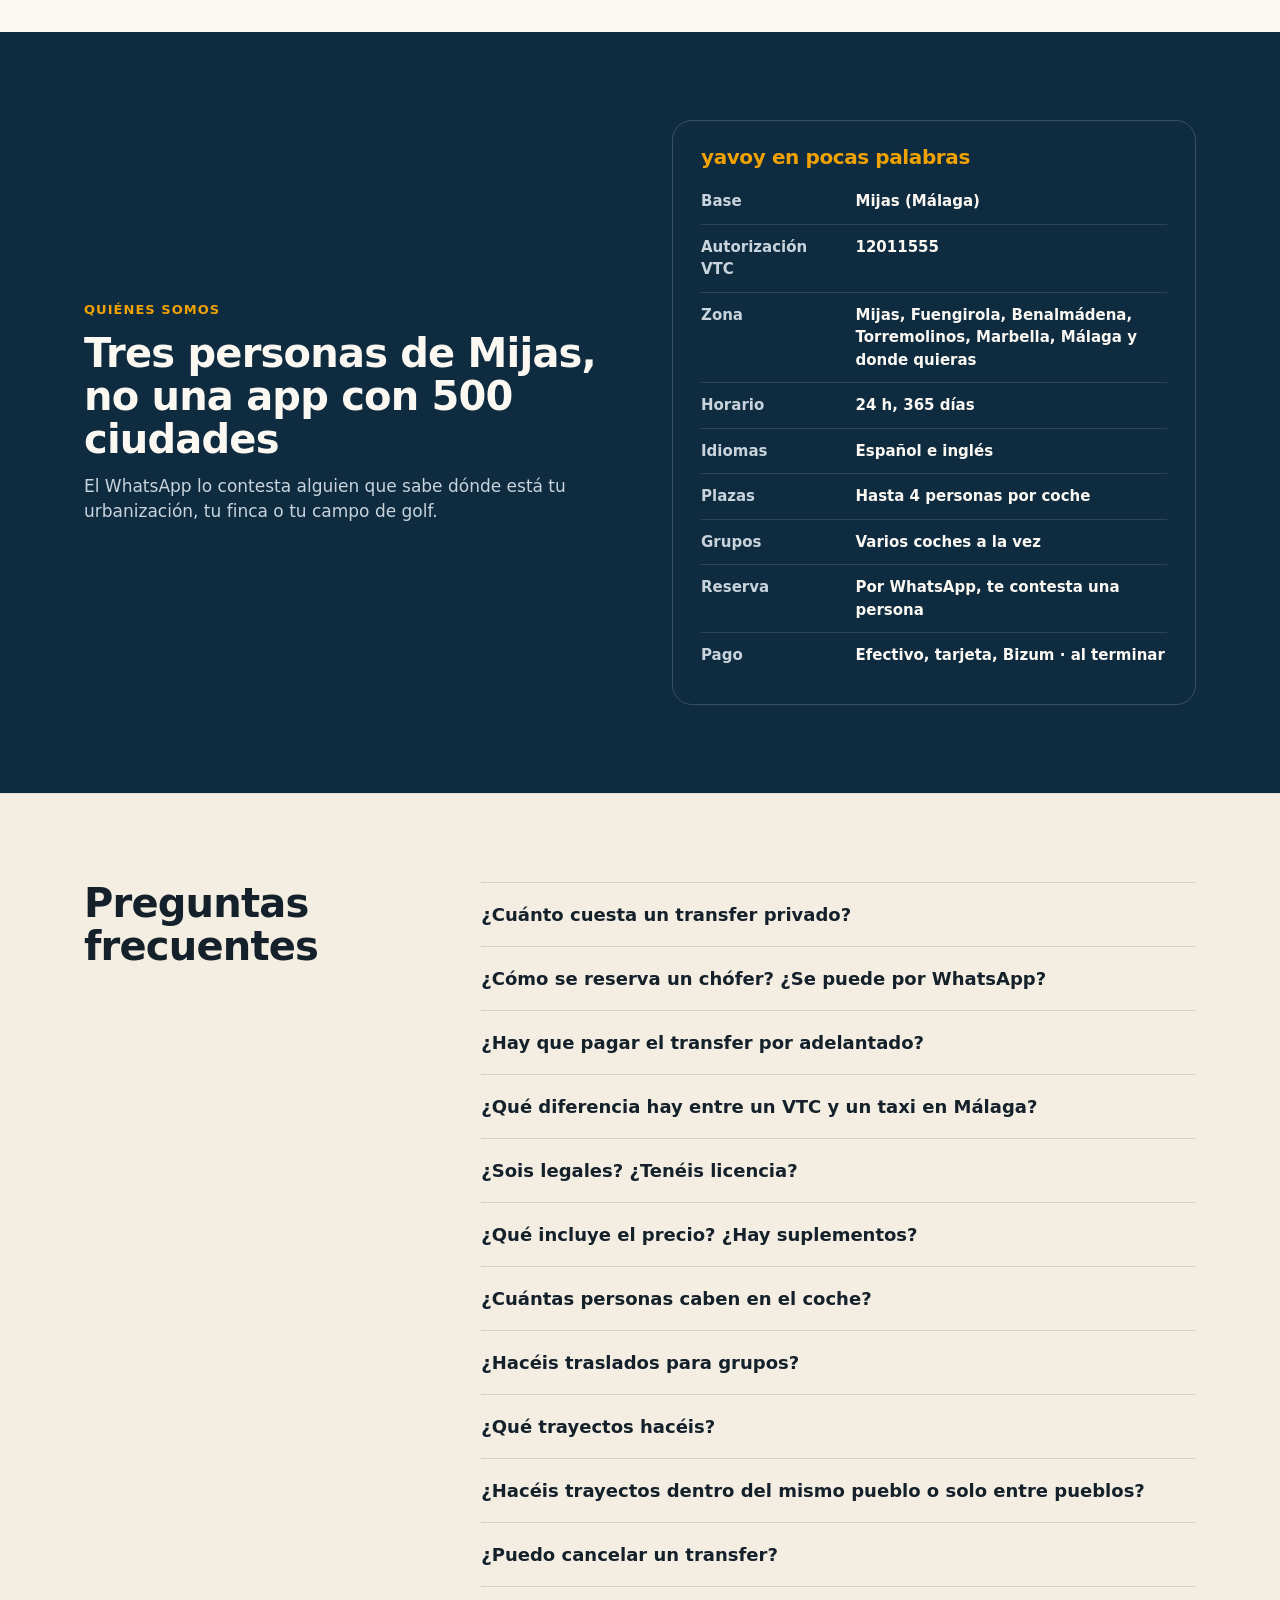
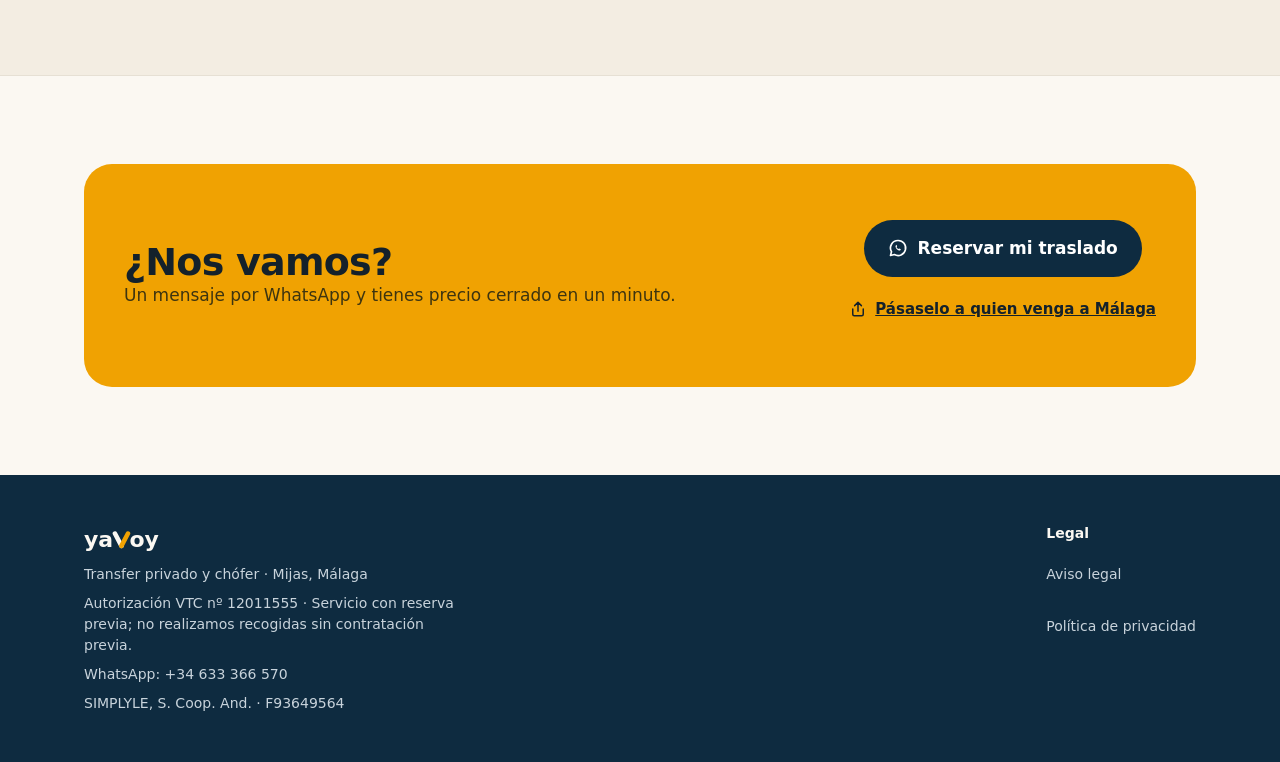
==== commit 5894e6a5: "SEO de la auditoría (skills de padelia): title con aeropuerto/Airport, palabras clave dentro del h1 " ====
--- a/docs/index.html
+++ b/docs/index.html
@@ -3,13 +3,13 @@
 <head>
 <meta charset="utf-8">
 <meta name="viewport" content="width=device-width, initial-scale=1">
-<title>Transfer privado y chófer en Málaga y Costa del Sol · yavoy</title>
+<title>Transfer aeropuerto Málaga y chófer privado · yavoy</title>
 <meta name="description" content="Transfer privado y chófer en Málaga y la Costa del Sol: aeropuerto, cenas, golf, bodas y excursiones. Precio cerrado por WhatsApp y pagas al llegar.">
 <meta name="robots" content="index,follow,max-image-preview:large,max-snippet:-1,max-video-preview:-1">
 <link rel="canonical" href="https://yavoymalaga.com/">
 <link rel="alternate" hreflang="es" href="https://yavoymalaga.com/">
 <link rel="alternate" hreflang="en" href="https://yavoymalaga.com/en/">
-<link rel="alternate" hreflang="x-default" href="https://yavoymalaga.com/">
+<link rel="alternate" hreflang="x-default" href="https://yavoymalaga.com/en/">
 <meta name="theme-color" content="#0E2B40">
 <!-- Verificación (si no se usa la del DNS): -->
 <!-- <meta name="google-site-verification" content="CODIGO_GSC"> -->
@@ -31,8 +31,8 @@
 <link rel="icon" href="/favicon.svg?v=9169c3bf" type="image/svg+xml">
 <link rel="icon" href="/favicon.ico?v=9169c3bf" sizes="32x32">
 <link rel="apple-touch-icon" href="/apple-touch-icon.png?v=9169c3bf">
-<style>@font-face{font-family:'Outfit';src:url(/assets/fonts/outfit-latin-wght.woff2) format('woff2');font-weight:100 900;font-display:swap}@font-face{font-family:'Manrope';src:url(/assets/fonts/manrope-latin-wght.woff2) format('woff2');font-weight:200 800;font-display:swap}@font-face{font-family:'Outfit Fallback';src:local('Arial Bold'),local('Arial');font-weight:700 800;size-adjust:97.9%;ascent-override:102.1%;descent-override:26.6%;line-gap-override:0%}@font-face{font-family:'Manrope Fallback';src:local('Arial');size-adjust:101.5%;ascent-override:105%;descent-override:29.6%;line-gap-override:0%}:root{--navy:#0E2B40;--navy-2:#1C4D6E;--ink:#14212B;--muted:#4A5964;--muted-2:#5B6B77;--cream:#FBF8F2;--sand:#F3EDE2;--line:#E6E0D4;--line-2:#D9D2C4;--yellow:#F0A202;--yellow-ink:#8F6000;--wa:#13803F;--display:'Outfit','Outfit Fallback',system-ui,sans-serif;--body:'Manrope','Manrope Fallback',system-ui,sans-serif}*{box-sizing:border-box}html{scroll-behavior:smooth}body{margin:0;background:var(--cream);color:var(--ink);font-family:var(--body);line-height:1.5}a{color:var(--navy)}h1,h2,h3{font-family:var(--display);margin:0;letter-spacing:-0.02em;line-height:1.08}h2{font-size:clamp(30px,4vw,40px);font-weight:800}h3{font-size:22px;font-weight:700}p{margin:0}.wrap{max-width:1160px;margin:0 auto;padding:0 24px}.section{padding:88px 0}@media (max-width:640px){.section{padding:64px 0}.wrap{padding:0 16px}}.eyebrow{display:inline-flex;align-items:center;gap:8px;font-size:13px;font-weight:700;letter-spacing:.08em;text-transform:uppercase;color:var(--yellow-ink)}.eyebrow.on-dark{color:var(--yellow)}.lead{font-size:17px;color:var(--muted)}.btn{display:inline-flex;align-items:center;gap:10px;font-weight:700;font-size:17px;padding:16px 24px;border-radius:999px;text-decoration:none;min-height:44px}.btn-wa{background:var(--wa);color:#fff}.btn-wa:hover{background:#0F6B34}.btn-navy{background:var(--navy);color:#fff}.btn-sm{font-size:15px;padding:12px 18px}.btn-line,.lang{border:1px solid var(--line-2);background:transparent}.btn-line:hover,.lang:hover{border-color:var(--navy)}.card{background:#fff;border:1px solid var(--line);border-radius:20px;padding:26px;display:flex;flex-direction:column;gap:12px}.grid-3{display:grid;grid-template-columns:repeat(3,minmax(0,1fr));gap:22px}@media (max-width:900px){.grid-3{grid-template-columns:1fr}}.nav{position:sticky;top:0;z-index:5;background:rgba(251,248,242,.92);border-bottom:1px solid var(--line);backdrop-filter:blur(6px)}.nav .wrap{display:flex;flex-wrap:wrap;align-items:center;gap:14px 28px;padding-top:14px;padding-bottom:14px}.brand{font-family:var(--display);font-weight:800;font-size:28px;letter-spacing:-.02em;color:var(--navy);text-decoration:none;display:flex;align-items:center}.wm{display:inline-flex;align-items:baseline;white-space:nowrap}.wm-v{width:0.86em;height:0.86em;margin:0 -0.06em;align-self:baseline;transform:translateY(0.09em)}.nav-links{display:flex;flex-wrap:wrap;gap:6px 22px;font-weight:600;font-size:15px;flex:1 1 320px}.nav-links a{text-decoration:none;padding:8px 0}.nav-right{display:flex;gap:10px;align-items:center;margin-left:auto}.lang{font-size:14px;font-weight:600;color:var(--muted-2);border-radius:999px;padding:0 14px;min-height:44px;display:inline-flex;align-items:center;text-decoration:none}@media (max-width:640px){.nav-links{display:none}.nav-cta{display:none}}.hero{background:var(--navy);color:var(--cream)}.hero .wrap{display:grid;grid-template-columns:7fr 5fr;gap:40px;align-items:center;padding-top:88px;padding-bottom:72px}@media (max-width:900px){.hero .wrap{grid-template-columns:1fr;padding-top:56px;padding-bottom:56px}}.hero-copy{display:flex;flex-direction:column;gap:24px;min-width:0}.hero-top{grid-column:1/-1;display:flex;flex-direction:column;gap:20px}.hero h1{font-size:clamp(34px,5.5vw,66px);font-weight:800;line-height:1.05;letter-spacing:-.025em}.hero .summary{font-size:18px;color:#E4EAEE;max-width:580px}.hero .sub{font-size:15px;color:#C8D3DB;max-width:560px}@media (max-width:640px){.hero h1{font-size:40px}.hero .summary{font-size:16px}.hero-copy{gap:18px}.hero .wrap{padding-top:36px;gap:28px}.hero-top{gap:14px}}.eb-short{display:none}@media (max-width:640px){.eb-long{display:none}.eb-short{display:inline}}.hero .promise{font-family:var(--display);font-weight:700;font-size:22px;line-height:1.2;color:var(--yellow)}.go{display:flex;flex-direction:column;gap:12px;max-width:640px}.go-label{font-family:var(--display);font-size:24px;font-weight:700;color:var(--cream)}.go-row{display:flex;align-items:center;gap:6px;background:#fff;border-radius:999px;padding:6px;box-shadow:0 14px 40px rgba(0,0,0,.35)}.go-row:focus-within{outline:3px solid var(--yellow);outline-offset:3px}.go-dest{flex:1;min-width:0;min-height:60px;border:0;background:transparent;color:var(--ink);padding:0 16px 0 24px;font:600 18px var(--body)}.go-dest::placeholder{color:#6B7A85;font-weight:400}.go-dest:focus{outline:none}.go .btn{min-height:60px;font-size:18px;padding:0 28px;white-space:nowrap}.go-alt{font-size:14px;color:#C8D3DB}.go-alt strong{color:var(--cream);white-space:nowrap}@media (max-width:640px){.go{gap:10px}.go-label{font-size:20px}.go-row{flex-direction:column;align-items:stretch;gap:10px;background:none;box-shadow:none;padding:0;border-radius:0}.go-row:focus-within{outline:none}.go-dest{flex:none;min-height:50px;padding:0 16px;font-size:16px;background:#fff;border-radius:14px}.go-dest:focus{outline:3px solid var(--yellow);outline-offset:2px}.go .btn{min-height:50px;font-size:16px;justify-content:center}}button.btn{border:0;cursor:pointer;font-family:inherit}.hero-checks{display:grid;grid-template-columns:repeat(2,max-content);gap:10px 28px;font-size:14px;color:#C8D3DB;font-weight:600}@media (max-width:640px){.hero-checks{grid-template-columns:1fr}}.hero-checks span{display:flex;align-items:center;gap:8px}.chat-col{width:100%;max-width:380px;margin:0 auto;display:flex;flex-direction:column;gap:14px}.chat{width:100%;background:#ECE5DA;border-radius:28px;padding:18px;display:flex;flex-direction:column;gap:12px;box-shadow:0 30px 60px rgba(0,0,0,.35)}.chat-head{display:flex;align-items:center;gap:10px;padding:4px 6px 10px;border-bottom:1px solid #D7CEBF}.chat-avatar{width:38px;height:38px;border-radius:50%;background:var(--navy);color:var(--yellow);font-family:var(--display);font-weight:800;display:flex;align-items:center;justify-content:center}.chat-name{font-weight:700;color:var(--ink);font-size:15px;display:block}.chat-status{font-size:12px;color:#14753B;font-weight:600}.msg{max-width:85%;padding:10px 14px;font-size:14px;line-height:1.4;color:var(--ink)}.msg.me{align-self:flex-end;background:#D9FDD3;border-radius:16px 16px 4px 16px}.msg.them{align-self:flex-start;background:#fff;border-radius:16px 16px 16px 4px}.strip{border-bottom:1px solid var(--line)}.strip .wrap{display:flex;flex-wrap:wrap;justify-content:space-between;gap:12px 32px;padding-top:22px;padding-bottom:22px;font-size:14px;font-weight:600;color:var(--muted-2)}.step-num{font-family:var(--display);font-weight:800;font-size:44px;color:var(--yellow);line-height:1}.section-head{display:flex;flex-direction:column;gap:12px;max-width:680px;margin-bottom:48px}.sand{background:var(--sand);border-top:1px solid var(--line);border-bottom:1px solid var(--line)}.dest{text-decoration:none;color:var(--ink);gap:10px}.dest:hover{border-color:var(--navy)}.dest-note{font-size:14px;color:var(--muted)}.grid-4{display:grid;grid-template-columns:repeat(4,minmax(0,1fr));gap:22px}@media (max-width:1000px){.grid-4{grid-template-columns:repeat(2,minmax(0,1fr))}}@media (max-width:560px){.grid-4{grid-template-columns:1fr;gap:12px}.grid-4 .card{padding:20px;gap:6px}}section[id]{scroll-margin-top:72px}.group-example{display:inline-block;font-family:var(--display);font-size:22px;color:var(--navy);background:var(--sand);border:1px solid var(--line);border-radius:999px;padding:12px 24px;margin:-24px 0 32px}@media (max-width:560px){.group-example{font-size:17px;padding:10px 18px;margin:-28px 0 24px}}.dest-cta{font-size:14px;font-weight:700;color:#14753B;margin-top:auto;padding-top:6px}.chips{display:flex;flex-wrap:wrap;gap:8px 10px;align-items:center;margin-top:32px}.chip{font-size:14px;font-weight:600;color:var(--navy);text-decoration:none;background:#fff;border:1px solid var(--line-2);border-radius:999px;padding:8px 14px;min-height:44px;display:inline-flex;align-items:center}.chip:hover{border-color:var(--navy)}.team{background:var(--navy);color:var(--cream)}.team .lead{color:#C8D3DB}.team .wrap{display:grid;grid-template-columns:minmax(0,1fr) minmax(0,1fr);gap:40px 64px;align-items:center}.team .section-head{margin-bottom:0}.facts{border:1px solid rgba(251,248,242,.18);border-radius:20px;padding:26px 28px}.facts h3{font-size:20px;margin-bottom:10px;color:var(--yellow)}.facts dl{margin:0}.facts dl div{display:grid;grid-template-columns:9.5em 1fr;gap:12px;padding:11px 0;border-top:1px solid rgba(251,248,242,.12);font-size:15px}.facts dl div:first-child{border-top:0}.facts dt{color:#C8D3DB;font-weight:600}.facts dd{margin:0;color:var(--cream);font-weight:600}@media (max-width:900px){.team .wrap{grid-template-columns:1fr}}@media (max-width:640px){.facts{padding:20px}.facts dl div{grid-template-columns:1fr;gap:2px}}.reviews-head{display:flex;flex-wrap:wrap;justify-content:space-between;align-items:flex-end;gap:16px;margin-bottom:32px}.reviews-head a{font-weight:700;font-size:15px}.stars{color:var(--yellow-ink);letter-spacing:2px}blockquote{margin:0}blockquote p{font-size:15px}blockquote cite{font-style:normal;font-size:13px;font-weight:600;color:var(--muted-2)}.faq .wrap{display:grid;grid-template-columns:4fr 8fr;gap:40px}@media (max-width:900px){.faq .wrap{grid-template-columns:1fr}}details{border-top:1px solid var(--line-2);padding:18px 0}details:last-child{border-bottom:1px solid var(--line-2)}summary{cursor:pointer;font-family:var(--display);font-weight:700;font-size:18px;list-style:none}summary::-webkit-details-marker{display:none}details p{margin-top:12px;font-size:15px;color:var(--muted)}.cta-box{background:var(--yellow);color:var(--ink);border-radius:28px;padding:56px 40px;display:flex;flex-wrap:wrap;justify-content:space-between;align-items:center;gap:24px}.cta-box h2{font-size:38px}.cta-box p{font-size:17px;color:#3D3410}.cta-box p a{color:inherit;white-space:nowrap}.cta-actions{display:flex;flex-direction:column;align-items:center;gap:10px}.share{display:inline-flex;align-items:center;gap:8px;min-height:44px;font-size:15px;font-weight:700;color:var(--ink)}.share-nav{color:var(--navy);padding:11px 18px}@media (max-width:640px){.share-nav span{display:none}.share-nav{width:44px;padding:0;justify-content:center}}@media (max-width:640px){.cta-actions{align-items:flex-start}}@media (max-width:640px){.cta-box{padding:36px 24px}}footer{background:var(--navy);color:#C8D3DB;font-size:14px}footer .wrap{display:flex;flex-wrap:wrap;justify-content:space-between;gap:24px 40px;padding-top:48px;padding-bottom:48px}footer .col{display:flex;flex-direction:column;gap:8px;max-width:380px}footer .col a{color:#C8D3DB;text-decoration:none;padding:4px 0}footer .col a:hover{color:#fff}footer .brand-f{font-family:var(--display);font-weight:800;font-size:22px;color:var(--cream)}footer .col strong{color:var(--cream)}.doc{max-width:760px;padding-top:56px;padding-bottom:88px}.doc h1{font-size:clamp(34px,5vw,48px);font-weight:800;margin-bottom:24px}.doc h2{font-size:22px;margin:36px 0 12px}.doc p,.doc li{font-size:16px;color:var(--muted);margin-bottom:12px}.doc .btn{margin-top:12px}.wa-float{display:none}@media (max-width:640px){.wa-float{display:flex;position:fixed;right:16px;bottom:16px;z-index:9;width:56px;height:56px;border-radius:50%;background:var(--wa);color:#fff;align-items:center;justify-content:center;box-shadow:0 10px 24px rgba(0,0,0,.25);transition:opacity .2s,transform .2s,visibility .2s}.wa-float.off{opacity:0;visibility:hidden;transform:translateY(16px)}}.vh{position:absolute;width:1px;height:1px;padding:0;margin:-1px;overflow:hidden;clip:rect(0,0,0,0);white-space:nowrap;border:0}.hole{background:#FF8A00;color:#000;padding:0 4px;border-radius:4px;font-weight:700}</style>
-<script type="application/ld+json">{"@context":"https://schema.org","@graph":[{"@type":"LocalBusiness","@id":"https://yavoymalaga.com/#business","name":"yavoy","description":"Transfer privado y chófer con autorización VTC en Málaga y Costa del Sol. Reserva por WhatsApp, precio cerrado, pago al llegar.","url":"https://yavoymalaga.com/","email":"hola@yavoymalaga.com","image":"https://yavoymalaga.com/og.jpg","logo":"https://yavoymalaga.com/apple-touch-icon.png","currenciesAccepted":"EUR","paymentAccepted":"Efectivo, tarjeta, Bizum","knowsLanguage":["es","en"],"address":{"@type":"PostalAddress","addressLocality":"Mijas","addressRegion":"Málaga","addressCountry":"ES"},"areaServed":[{"@type":"City","name":"Mijas"},{"@type":"City","name":"Fuengirola"},{"@type":"City","name":"Benalmádena"},{"@type":"City","name":"Torremolinos"},{"@type":"City","name":"Marbella"},{"@type":"City","name":"Málaga"}],"openingHoursSpecification":{"@type":"OpeningHoursSpecification","dayOfWeek":["Monday","Tuesday","Wednesday","Thursday","Friday","Saturday","Sunday"],"opens":"00:00","closes":"23:59"},"contactPoint":{"@type":"ContactPoint","contactType":"reservations","url":"https://wa.me/34633366570","availableLanguage":["es","en"]},"makesOffer":[{"@type":"Offer","itemOffered":{"@type":"Service","name":"Transfer aeropuerto de Málaga"}},{"@type":"Offer","itemOffered":{"@type":"Service","name":"Chófer para bodas y eventos"}},{"@type":"Offer","itemOffered":{"@type":"Service","name":"Transfer para grupos"}},{"@type":"Offer","itemOffered":{"@type":"Service","name":"Transfer golf Costa del Sol"}},{"@type":"Offer","itemOffered":{"@type":"Service","name":"Chófer por horas y excursiones"}}]},{"@type":"WebSite","@id":"https://yavoymalaga.com/#website","url":"https://yavoymalaga.com/","name":"yavoy","inLanguage":["es","en"],"publisher":{"@id":"https://yavoymalaga.com/#business"}},{"@type":"WebPage","@id":"https://yavoymalaga.com/#webpage","url":"https://yavoymalaga.com/","name":"Transfer privado y chófer en Málaga y Costa del Sol · yavoy","description":"Transfer privado y chófer en Málaga y la Costa del Sol: aeropuerto, cenas, golf, bodas y excursiones. Precio cerrado por WhatsApp y pagas al llegar.","inLanguage":"es","isPartOf":{"@id":"https://yavoymalaga.com/#website"},"about":{"@id":"https://yavoymalaga.com/#business"}},{"@type":"FAQPage","@id":"https://yavoymalaga.com/#faq","mainEntity":[{"@type":"Question","name":"¿Cuánto cuesta un transfer privado?","acceptedAnswer":{"@type":"Answer","text":"Depende del trayecto y de la hora, y siempre es un precio cerrado por coche, no por persona. Escríbenos por WhatsApp con origen, destino, día y hora, y te damos el precio exacto por escrito antes de confirmar. Es el que pagas al llegar a tu destino, sin suplementos ni sorpresas."}},{"@type":"Question","name":"¿Cómo se reserva un chófer? ¿Se puede por WhatsApp?","acceptedAnswer":{"@type":"Answer","text":"Sí: en yavoy se reserva solo por WhatsApp. Envíanos origen, destino, día, hora y cuántos sois. Una persona te contesta con el precio cerrado por escrito y, cuando confirmas, te manda el nombre del conductor, el coche y la matrícula. El día antes te lo reconfirmamos."}},{"@type":"Question","name":"¿Hay que pagar el transfer por adelantado?","acceptedAnswer":{"@type":"Answer","text":"No. Con yavoy no pagas nada al reservar: pagas al conductor cuando te deja en tu destino, en efectivo, con tarjeta o por Bizum. El precio es el que te dimos por escrito al reservar. Si necesitas factura, te la hacemos."}},{"@type":"Question","name":"¿Qué diferencia hay entre un VTC y un taxi en Málaga?","acceptedAnswer":{"@type":"Answer","text":"El precio y la reserva. Un taxi cobra por taxímetro según la tarifa oficial, más cara de noche y en festivos, y se puede coger en la parada. Un VTC como yavoy cobra un precio cerrado que acuerdas antes del viaje y solo puede trabajar con reserva previa: sabes lo que vas a pagar antes de subir."}},{"@type":"Question","name":"¿Sois legales? ¿Tenéis licencia?","acceptedAnswer":{"@type":"Answer","text":"Sí. yavoy es una empresa con autorización VTC nº 12011555 de la Junta de Andalucía para el transporte de viajeros con conductor. Trabajamos solo con reserva previa, como exige la ley: tu confirmación por WhatsApp es el contrato. Por eso no recogemos a nadie en la calle ni en paradas sin reserva."}},{"@type":"Question","name":"¿Qué incluye el precio? ¿Hay suplementos?","acceptedAnswer":{"@type":"Answer","text":"Todo lo del trayecto. El precio cerrado que te da yavoy por WhatsApp incluye el peaje de autopista, el servicio de noche y el equipaje, así que no hay suplementos ni sorpresas: al llegar pagas exactamente la cifra que acordamos, en efectivo, con tarjeta o por Bizum."}},{"@type":"Question","name":"¿Cuántas personas caben en el coche?","acceptedAnswer":{"@type":"Answer","text":"Hasta 4 personas por coche, con su equipaje. Si sois más, mandamos varios coches a la vez; y si lleváis bolsas de golf o mucho equipaje, dínoslo al reservar por WhatsApp y te proponemos la mejor opción, siempre con el precio cerrado antes de confirmar."}},{"@type":"Question","name":"¿Hacéis traslados para grupos?","acceptedAnswer":{"@type":"Answer","text":"Sí. Para grupos, yavoy manda varios coches coordinados a la misma hora: si sois 10, van 3 coches. Lo hacemos para bodas e invitados, grupos de golf, despedidas y fiestas, y empresas o eventos. Dinos por WhatsApp cuántos sois, el día, la hora y el trayecto, y te damos un precio cerrado para todo el grupo antes de confirmar."}},{"@type":"Question","name":"¿Qué trayectos hacéis?","acceptedAnswer":{"@type":"Answer","text":"Cualquiera, dentro o fuera de la provincia de Málaga: aeropuerto, puerto y estación María Zambrano, cenas y salidas de noche, campos de golf, bodas, excursiones a Ronda, Granada, Sevilla o Gibraltar y servicios de chófer por horas. yavoy trabaja desde Mijas por toda la Costa del Sol, siempre con precio cerrado antes de salir."}},{"@type":"Question","name":"¿Hacéis trayectos dentro del mismo pueblo o solo entre pueblos?","acceptedAnswer":{"@type":"Answer","text":"Los dos. yavoy hace trayectos dentro del mismo municipio, como de tu casa a un restaurante de Marbella o del centro de Málaga al aeropuerto, y entre municipios de toda la Costa del Sol, como de Mijas a Marbella o de La Cala a Fuengirola. Siempre con precio cerrado por coche antes de salir."}},{"@type":"Question","name":"¿Puedo cancelar un transfer?","acceptedAnswer":{"@type":"Answer","text":"Sí, cuando quieras. Basta con un mensaje de WhatsApp; cuanto antes nos avises, antes podemos liberar el coche para otra persona. Como con yavoy no se paga nada por adelantado, no hay nada que devolver ni ningún trámite que hacer."}}]}]}</script>
+<style>@font-face{font-family:'Outfit';src:url(/assets/fonts/outfit-latin-wght.woff2) format('woff2');font-weight:100 900;font-display:swap}@font-face{font-family:'Manrope';src:url(/assets/fonts/manrope-latin-wght.woff2) format('woff2');font-weight:200 800;font-display:swap}@font-face{font-family:'Outfit Fallback';src:local('Arial Bold'),local('Arial');font-weight:700 800;size-adjust:97.9%;ascent-override:102.1%;descent-override:26.6%;line-gap-override:0%}@font-face{font-family:'Manrope Fallback';src:local('Arial');size-adjust:101.5%;ascent-override:105%;descent-override:29.6%;line-gap-override:0%}:root{--navy:#0E2B40;--navy-2:#1C4D6E;--ink:#14212B;--muted:#4A5964;--muted-2:#5B6B77;--cream:#FBF8F2;--sand:#F3EDE2;--line:#E6E0D4;--line-2:#D9D2C4;--yellow:#F0A202;--yellow-ink:#8F6000;--wa:#13803F;--display:'Outfit','Outfit Fallback',system-ui,sans-serif;--body:'Manrope','Manrope Fallback',system-ui,sans-serif}*{box-sizing:border-box}html{scroll-behavior:smooth}body{margin:0;background:var(--cream);color:var(--ink);font-family:var(--body);line-height:1.5}a{color:var(--navy)}h1,h2,h3{font-family:var(--display);margin:0;letter-spacing:-0.02em;line-height:1.08}h2{font-size:clamp(30px,4vw,40px);font-weight:800}h3{font-size:22px;font-weight:700}p{margin:0}.wrap{max-width:1160px;margin:0 auto;padding:0 24px}.section{padding:88px 0}@media (max-width:640px){.section{padding:64px 0}.wrap{padding:0 16px}}.eyebrow{display:inline-flex;align-items:center;gap:8px;font-size:13px;font-weight:700;letter-spacing:.08em;text-transform:uppercase;color:var(--yellow-ink)}.eyebrow.on-dark{color:var(--yellow)}.lead{font-size:17px;color:var(--muted)}.btn{display:inline-flex;align-items:center;gap:10px;font-weight:700;font-size:17px;padding:16px 24px;border-radius:999px;text-decoration:none;min-height:44px}.btn-wa{background:var(--wa);color:#fff}.btn-wa:hover{background:#0F6B34}.btn-navy{background:var(--navy);color:#fff}.btn-sm{font-size:15px;padding:12px 18px}.btn-line,.lang{border:1px solid var(--line-2);background:transparent}.btn-line:hover,.lang:hover{border-color:var(--navy)}.card{background:#fff;border:1px solid var(--line);border-radius:20px;padding:26px;display:flex;flex-direction:column;gap:12px}.grid-3{display:grid;grid-template-columns:repeat(3,minmax(0,1fr));gap:22px}@media (max-width:900px){.grid-3{grid-template-columns:1fr}}.nav{position:sticky;top:0;z-index:5;background:rgba(251,248,242,.92);border-bottom:1px solid var(--line);backdrop-filter:blur(6px)}.nav .wrap{display:flex;flex-wrap:wrap;align-items:center;gap:14px 28px;padding-top:14px;padding-bottom:14px}.brand{font-family:var(--display);font-weight:800;font-size:28px;letter-spacing:-.02em;color:var(--navy);text-decoration:none;display:flex;align-items:center}.wm{display:inline-flex;align-items:baseline;white-space:nowrap}.wm-v{width:0.86em;height:0.86em;margin:0 -0.06em;align-self:baseline;transform:translateY(0.09em)}.nav-links{display:flex;flex-wrap:wrap;gap:6px 22px;font-weight:600;font-size:15px;flex:1 1 320px}.nav-links a{text-decoration:none;padding:8px 0}.nav-right{display:flex;gap:10px;align-items:center;margin-left:auto}.lang{font-size:14px;font-weight:600;color:var(--muted-2);border-radius:999px;padding:0 14px;min-height:44px;display:inline-flex;align-items:center;text-decoration:none}@media (max-width:640px){.nav-links{display:none}.nav-cta{display:none}}.hero{background:var(--navy);color:var(--cream)}.hero .wrap{display:grid;grid-template-columns:7fr 5fr;gap:40px;align-items:center;padding-top:88px;padding-bottom:72px}@media (max-width:900px){.hero .wrap{grid-template-columns:1fr;padding-top:56px;padding-bottom:56px}}.hero-copy{display:flex;flex-direction:column;gap:24px;min-width:0}.hero-top{grid-column:1/-1}.hero h1{display:flex;flex-direction:column;gap:20px}.hero h1 .eyebrow{font-family:var(--body);line-height:1.4;font-size:13px}.hero h1{font-size:clamp(34px,5.5vw,66px);font-weight:800;line-height:1.05;letter-spacing:-.025em}.hero .summary{font-size:18px;color:#E4EAEE;max-width:580px}.hero .sub{font-size:15px;color:#C8D3DB;max-width:560px}@media (max-width:640px){.hero h1{font-size:40px}.hero .summary{font-size:16px}.hero-copy{gap:18px}.hero .wrap{padding-top:36px;gap:28px}.hero h1{gap:14px}}@media (max-width:640px){.eb-more{display:none}}.hero .promise{font-family:var(--display);font-weight:700;font-size:22px;line-height:1.2;color:var(--yellow)}.go{display:flex;flex-direction:column;gap:12px;max-width:640px}.go-label{font-family:var(--display);font-size:24px;font-weight:700;color:var(--cream)}.go-row{display:flex;align-items:center;gap:6px;background:#fff;border-radius:999px;padding:6px;box-shadow:0 14px 40px rgba(0,0,0,.35)}.go-row:focus-within{outline:3px solid var(--yellow);outline-offset:3px}.go-dest{flex:1;min-width:0;min-height:60px;border:0;background:transparent;color:var(--ink);padding:0 16px 0 24px;font:600 18px var(--body)}.go-dest::placeholder{color:#6B7A85;font-weight:400}.go-dest:focus{outline:none}.go .btn{min-height:60px;font-size:18px;padding:0 28px;white-space:nowrap}.go-alt{font-size:14px;color:#C8D3DB}.go-alt strong{color:var(--cream);white-space:nowrap}@media (max-width:640px){.go{gap:10px}.go-label{font-size:20px}.go-row{flex-direction:column;align-items:stretch;gap:10px;background:none;box-shadow:none;padding:0;border-radius:0}.go-row:focus-within{outline:none}.go-dest{flex:none;min-height:50px;padding:0 16px;font-size:16px;background:#fff;border-radius:14px}.go-dest:focus{outline:3px solid var(--yellow);outline-offset:2px}.go .btn{min-height:50px;font-size:16px;justify-content:center}}button.btn{border:0;cursor:pointer;font-family:inherit}.hero-checks{display:grid;grid-template-columns:repeat(2,max-content);gap:10px 28px;font-size:14px;color:#C8D3DB;font-weight:600}@media (max-width:640px){.hero-checks{grid-template-columns:1fr}}.hero-checks span{display:flex;align-items:center;gap:8px}.chat-col{width:100%;max-width:380px;margin:0 auto;display:flex;flex-direction:column;gap:14px}.chat-note{font-size:13px;color:#C8D3DB;text-align:center}.chat{width:100%;background:#ECE5DA;border-radius:28px;padding:18px;display:flex;flex-direction:column;gap:12px;box-shadow:0 30px 60px rgba(0,0,0,.35)}.chat-head{display:flex;align-items:center;gap:10px;padding:4px 6px 10px;border-bottom:1px solid #D7CEBF}.chat-avatar{width:38px;height:38px;border-radius:50%;background:var(--navy);color:var(--yellow);font-family:var(--display);font-weight:800;display:flex;align-items:center;justify-content:center}.chat-name{font-weight:700;color:var(--ink);font-size:15px;display:block}.chat-status{font-size:12px;color:#14753B;font-weight:600}.msg{max-width:85%;padding:10px 14px;font-size:14px;line-height:1.4;color:var(--ink)}.msg.me{align-self:flex-end;background:#D9FDD3;border-radius:16px 16px 4px 16px}.msg.them{align-self:flex-start;background:#fff;border-radius:16px 16px 16px 4px}.strip{border-bottom:1px solid var(--line)}.strip .wrap{display:flex;flex-wrap:wrap;justify-content:space-between;gap:12px 32px;padding-top:22px;padding-bottom:22px;font-size:14px;font-weight:600;color:var(--muted-2)}.step-num{font-family:var(--display);font-weight:800;font-size:44px;color:var(--yellow);line-height:1}.section-head{display:flex;flex-direction:column;gap:12px;max-width:680px;margin-bottom:48px}.sand{background:var(--sand);border-top:1px solid var(--line);border-bottom:1px solid var(--line)}.dest{text-decoration:none;color:var(--ink);gap:10px}.dest:hover{border-color:var(--navy)}.dest-note{font-size:14px;color:var(--muted)}.grid-4{display:grid;grid-template-columns:repeat(4,minmax(0,1fr));gap:22px}@media (max-width:1000px){.grid-4{grid-template-columns:repeat(2,minmax(0,1fr))}}@media (max-width:560px){.grid-4{grid-template-columns:1fr;gap:12px}.grid-4 .card{padding:20px;gap:6px}}section[id]{scroll-margin-top:72px}.group-example{display:inline-block;font-family:var(--display);font-size:22px;color:var(--navy);background:var(--sand);border:1px solid var(--line);border-radius:999px;padding:12px 24px;margin:-24px 0 32px}@media (max-width:560px){.group-example{font-size:17px;padding:10px 18px;margin:-28px 0 24px}}.dest-cta{font-size:14px;font-weight:700;color:#14753B;margin-top:auto;padding-top:6px}.chips{display:flex;flex-wrap:wrap;gap:8px 10px;align-items:center;margin-top:32px}.chip{font-size:14px;font-weight:600;color:var(--navy);text-decoration:none;background:#fff;border:1px solid var(--line-2);border-radius:999px;padding:8px 14px;min-height:44px;display:inline-flex;align-items:center}.chip:hover{border-color:var(--navy)}.team{background:var(--navy);color:var(--cream)}.team .lead{color:#C8D3DB}.team .wrap{display:grid;grid-template-columns:minmax(0,1fr) minmax(0,1fr);gap:40px 64px;align-items:center}.team .section-head{margin-bottom:0}.facts{border:1px solid rgba(251,248,242,.18);border-radius:20px;padding:26px 28px}.facts h3{font-size:20px;margin-bottom:10px;color:var(--yellow)}.facts dl{margin:0}.facts dl div{display:grid;grid-template-columns:9.5em 1fr;gap:12px;padding:11px 0;border-top:1px solid rgba(251,248,242,.12);font-size:15px}.facts dl div:first-child{border-top:0}.facts dt{color:#C8D3DB;font-weight:600}.facts dd{margin:0;color:var(--cream);font-weight:600}@media (max-width:900px){.team .wrap{grid-template-columns:1fr}}@media (max-width:640px){.facts{padding:20px}.facts dl div{grid-template-columns:1fr;gap:2px}}.reviews-head{display:flex;flex-wrap:wrap;justify-content:space-between;align-items:flex-end;gap:16px;margin-bottom:32px}.reviews-head a{font-weight:700;font-size:15px}.stars{color:var(--yellow-ink);letter-spacing:2px}blockquote{margin:0}blockquote p{font-size:15px}blockquote cite{font-style:normal;font-size:13px;font-weight:600;color:var(--muted-2)}.faq .wrap{display:grid;grid-template-columns:4fr 8fr;gap:40px}@media (max-width:900px){.faq .wrap{grid-template-columns:1fr}}details{border-top:1px solid var(--line-2);padding:18px 0}details:last-child{border-bottom:1px solid var(--line-2)}summary{cursor:pointer;font-family:var(--display);font-weight:700;font-size:18px;list-style:none}summary::-webkit-details-marker{display:none}details p{margin-top:12px;font-size:15px;color:var(--muted)}.cta-box{background:var(--yellow);color:var(--ink);border-radius:28px;padding:56px 40px;display:flex;flex-wrap:wrap;justify-content:space-between;align-items:center;gap:24px}.cta-box h2{font-size:38px}.cta-box p{font-size:17px;color:#3D3410}.cta-box p a{color:inherit;white-space:nowrap}.cta-actions{display:flex;flex-direction:column;align-items:center;gap:10px}.share{display:inline-flex;align-items:center;gap:8px;min-height:44px;font-size:15px;font-weight:700;color:var(--ink)}.share-nav{color:var(--navy);padding:11px 18px}@media (max-width:640px){.share-nav span{display:none}.share-nav{width:44px;padding:0;justify-content:center}}@media (max-width:640px){.cta-actions{align-items:flex-start}}@media (max-width:640px){.cta-box{padding:36px 24px}}footer{background:var(--navy);color:#C8D3DB;font-size:14px}footer .wrap{display:flex;flex-wrap:wrap;justify-content:space-between;gap:24px 40px;padding-top:48px;padding-bottom:48px}footer .col{display:flex;flex-direction:column;gap:8px;max-width:380px}footer .col a{color:#C8D3DB;text-decoration:none;min-height:44px;display:flex;align-items:center}footer .col a:hover{color:#fff}footer .brand-f{font-family:var(--display);font-weight:800;font-size:22px;color:var(--cream)}footer .col strong{color:var(--cream)}.doc{max-width:760px;padding-top:56px;padding-bottom:88px}.doc h1{font-size:clamp(34px,5vw,48px);font-weight:800;margin-bottom:24px}.doc h2{font-size:22px;margin:36px 0 12px}.doc p,.doc li{font-size:16px;color:var(--muted);margin-bottom:12px}.doc .btn{margin-top:12px}.wa-float{display:none}@media (max-width:640px){.wa-float{display:flex;position:fixed;right:16px;bottom:16px;z-index:9;width:56px;height:56px;border-radius:50%;background:var(--wa);color:#fff;align-items:center;justify-content:center;box-shadow:0 10px 24px rgba(0,0,0,.25);transition:opacity .2s,transform .2s,visibility .2s}.wa-float.off{opacity:0;visibility:hidden;transform:translateY(16px)}}.vh{position:absolute;width:1px;height:1px;padding:0;margin:-1px;overflow:hidden;clip:rect(0,0,0,0);white-space:nowrap;border:0}.hole{background:#FF8A00;color:#000;padding:0 4px;border-radius:4px;font-weight:700}</style>
+<script type="application/ld+json">{"@context":"https://schema.org","@graph":[{"@type":"LocalBusiness","@id":"https://yavoymalaga.com/#business","name":"yavoy","description":"Transfer privado y chófer con autorización VTC en Málaga y Costa del Sol. Reserva por WhatsApp, precio cerrado, pago al llegar.","url":"https://yavoymalaga.com/","email":"hola@yavoymalaga.com","image":"https://yavoymalaga.com/og.jpg","logo":"https://yavoymalaga.com/apple-touch-icon.png","currenciesAccepted":"EUR","paymentAccepted":"Efectivo, tarjeta, Bizum","knowsLanguage":["es","en"],"address":{"@type":"PostalAddress","addressLocality":"Mijas","addressRegion":"Málaga","addressCountry":"ES"},"areaServed":[{"@type":"City","name":"Mijas"},{"@type":"City","name":"Fuengirola"},{"@type":"City","name":"Benalmádena"},{"@type":"City","name":"Torremolinos"},{"@type":"City","name":"Marbella"},{"@type":"City","name":"Málaga"}],"openingHoursSpecification":{"@type":"OpeningHoursSpecification","dayOfWeek":["Monday","Tuesday","Wednesday","Thursday","Friday","Saturday","Sunday"],"opens":"00:00","closes":"23:59"},"contactPoint":{"@type":"ContactPoint","contactType":"reservations","url":"https://wa.me/34633366570","availableLanguage":["es","en"]},"makesOffer":[{"@type":"Offer","itemOffered":{"@type":"Service","name":"Transfer aeropuerto de Málaga"}},{"@type":"Offer","itemOffered":{"@type":"Service","name":"Chófer para bodas y eventos"}},{"@type":"Offer","itemOffered":{"@type":"Service","name":"Transfer para grupos"}},{"@type":"Offer","itemOffered":{"@type":"Service","name":"Transfer golf Costa del Sol"}},{"@type":"Offer","itemOffered":{"@type":"Service","name":"Chófer por horas y excursiones"}}]},{"@type":"WebSite","@id":"https://yavoymalaga.com/#website","url":"https://yavoymalaga.com/","name":"yavoy","inLanguage":["es","en"],"publisher":{"@id":"https://yavoymalaga.com/#business"}},{"@type":"WebPage","@id":"https://yavoymalaga.com/#webpage","url":"https://yavoymalaga.com/","name":"Transfer aeropuerto Málaga y chófer privado · yavoy","description":"Transfer privado y chófer en Málaga y la Costa del Sol: aeropuerto, cenas, golf, bodas y excursiones. Precio cerrado por WhatsApp y pagas al llegar.","inLanguage":"es","dateModified":"2026-10-20","isPartOf":{"@id":"https://yavoymalaga.com/#website"},"about":{"@id":"https://yavoymalaga.com/#business"}},{"@type":"FAQPage","@id":"https://yavoymalaga.com/#faq","mainEntity":[{"@type":"Question","name":"¿Cuánto cuesta un transfer privado?","acceptedAnswer":{"@type":"Answer","text":"Depende del trayecto y de la hora, y siempre es un precio cerrado por coche, no por persona. Escríbenos por WhatsApp con origen, destino, día y hora, y te damos el precio exacto por escrito antes de confirmar. Es el que pagas al llegar a tu destino, sin suplementos ni sorpresas."}},{"@type":"Question","name":"¿Cómo se reserva un chófer? ¿Se puede por WhatsApp?","acceptedAnswer":{"@type":"Answer","text":"Sí: en yavoy se reserva solo por WhatsApp. Envíanos origen, destino, día, hora y cuántos sois. Una persona te contesta con el precio cerrado por escrito y, cuando confirmas, te manda el nombre del conductor, el coche y la matrícula. El día antes te lo reconfirmamos."}},{"@type":"Question","name":"¿Hay que pagar el transfer por adelantado?","acceptedAnswer":{"@type":"Answer","text":"No. Con yavoy no pagas nada al reservar: pagas al conductor cuando te deja en tu destino, en efectivo, con tarjeta o por Bizum. El precio es el que te dimos por escrito al reservar. Si necesitas factura, te la hacemos."}},{"@type":"Question","name":"¿Qué diferencia hay entre un VTC y un taxi en Málaga?","acceptedAnswer":{"@type":"Answer","text":"El precio y la reserva. Un taxi cobra por taxímetro según la tarifa oficial, más cara de noche y en festivos, y se puede coger en la parada. Un VTC como yavoy cobra un precio cerrado que acuerdas antes del viaje y solo puede trabajar con reserva previa: sabes lo que vas a pagar antes de subir."}},{"@type":"Question","name":"¿Sois legales? ¿Tenéis licencia?","acceptedAnswer":{"@type":"Answer","text":"Sí. yavoy es una empresa con autorización VTC nº 12011555 de la Junta de Andalucía para el transporte de viajeros con conductor. Trabajamos solo con reserva previa, como exige la ley: tu confirmación por WhatsApp es el contrato. Por eso no recogemos a nadie en la calle ni en paradas sin reserva."}},{"@type":"Question","name":"¿Qué incluye el precio? ¿Hay suplementos?","acceptedAnswer":{"@type":"Answer","text":"Todo lo del trayecto. El precio cerrado que te da yavoy por WhatsApp incluye el peaje de autopista, el servicio de noche y el equipaje, así que no hay suplementos ni sorpresas: al llegar pagas exactamente la cifra que acordamos, en efectivo, con tarjeta o por Bizum."}},{"@type":"Question","name":"¿Cuántas personas caben en el coche?","acceptedAnswer":{"@type":"Answer","text":"Hasta 4 personas por coche, con su equipaje. Si sois más, mandamos varios coches a la vez; y si lleváis bolsas de golf o mucho equipaje, dínoslo al reservar por WhatsApp y te proponemos la mejor opción, siempre con el precio cerrado antes de confirmar."}},{"@type":"Question","name":"¿Hacéis traslados para grupos?","acceptedAnswer":{"@type":"Answer","text":"Sí. Para grupos, yavoy manda varios coches coordinados a la misma hora: si sois 10, van 3 coches. Lo hacemos para bodas e invitados, grupos de golf, despedidas y fiestas, y empresas o eventos. Dinos por WhatsApp cuántos sois, el día, la hora y el trayecto, y te damos un precio cerrado para todo el grupo antes de confirmar."}},{"@type":"Question","name":"¿Qué trayectos hacéis?","acceptedAnswer":{"@type":"Answer","text":"Cualquiera, dentro o fuera de la provincia de Málaga: aeropuerto, puerto y estación María Zambrano, cenas y salidas de noche, campos de golf, bodas, excursiones a Ronda, Granada, Sevilla o Gibraltar y servicios de chófer por horas. yavoy trabaja desde Mijas por toda la Costa del Sol, siempre con precio cerrado antes de salir."}},{"@type":"Question","name":"¿Hacéis trayectos dentro del mismo pueblo o solo entre pueblos?","acceptedAnswer":{"@type":"Answer","text":"Los dos. yavoy hace trayectos dentro del mismo municipio, como de tu casa a un restaurante de Marbella o del centro de Málaga al aeropuerto, y entre municipios de toda la Costa del Sol, como de Mijas a Marbella o de La Cala a Fuengirola. Siempre con precio cerrado por coche antes de salir."}},{"@type":"Question","name":"¿Puedo cancelar un transfer?","acceptedAnswer":{"@type":"Answer","text":"Sí, cuando quieras. Basta con un mensaje de WhatsApp; cuanto antes nos avises, antes podemos liberar el coche para otra persona. Como con yavoy no se paga nada por adelantado, no hay nada que devolver ni ningún trámite que hacer."}}]}]}</script>
 </head>
 <body>
 <header class="nav">
@@ -51,8 +51,7 @@
 <section id="top" class="hero">
 <div class="wrap">
 <div class="hero-top">
-<span class="eyebrow on-dark"><svg width="8" height="8" viewBox="0 0 8 8" aria-hidden="true"><circle cx="4" cy="4" r="4" fill="#F0A202"/></svg><span class="eb-long">Transfer privado y chófer · Málaga y Costa del Sol</span><span class="eb-short">Transfer privado · Málaga</span></span>
-<h1>Un mensaje. Una persona. Un precio.</h1>
+<h1><span class="eyebrow on-dark"><svg width="8" height="8" viewBox="0 0 8 8" aria-hidden="true"><circle cx="4" cy="4" r="4" fill="#F0A202"/></svg><span>Transfer privado y chófer · Málaga<span class="eb-more"> y Costa del Sol</span></span></span> <span class="h1-main">Un mensaje. Una persona. Un precio.</span></h1>
 </div>
 <div class="hero-copy">
 <form class="go" action="https://wa.me/34633366570" method="get" target="_blank" data-to=" a " data-al="1">
@@ -72,6 +71,7 @@
 <div class="chat-head"><div class="chat-avatar" aria-hidden="true">y</div><div><span class="chat-name">yavoy</span><span class="chat-status">en línea</span></div></div>
 <div class="msg me">Hola! Somos 4, el sábado a las 21:00 de La Cala a Puerto Banús, vamos a cenar 🙂</div><div class="msg them">Hola 👋 La Cala → Puerto Banús, 4 personas, precio cerrado y sin suplementos. ¿Dónde os recojo?</div><div class="msg me">Urb. Calypso, portal 3</div><div class="msg them">Reservado ✅ El sábado a las 21:00 tu conductor os recoge en la puerta, Toyota gris 1234 ABC. Pagáis al llegar: efectivo, tarjeta o Bizum.</div><div class="msg them">Ya voy 🚗</div>
 </div>
+<p class="chat-note" aria-hidden="true">Ejemplo de reserva por WhatsApp</p>
 </div>
 </div>
 </section>
@@ -153,7 +153,6 @@
 <span>WhatsApp: +34 633 366 570</span>
 <span>SIMPLYLE, S. Coop. And. · F93649564</span>
 </div>
-<div class="col"><strong>Traslados</strong><a href="/#destinos">Transfer en Mijas y La Cala</a><a href="/#destinos">Transfer en Fuengirola y Benalmádena</a><a href="/#destinos">Transfer en Marbella</a><a href="/#destinos">Transfer aeropuerto de Málaga</a><a href="/#destinos">Chófer para bodas, golf y excursiones</a></div>
 <div class="col"><strong>Legal</strong><a href="/aviso-legal/">Aviso legal</a><a href="/privacidad/">Política de privacidad</a></div>
 </div>
 </footer>
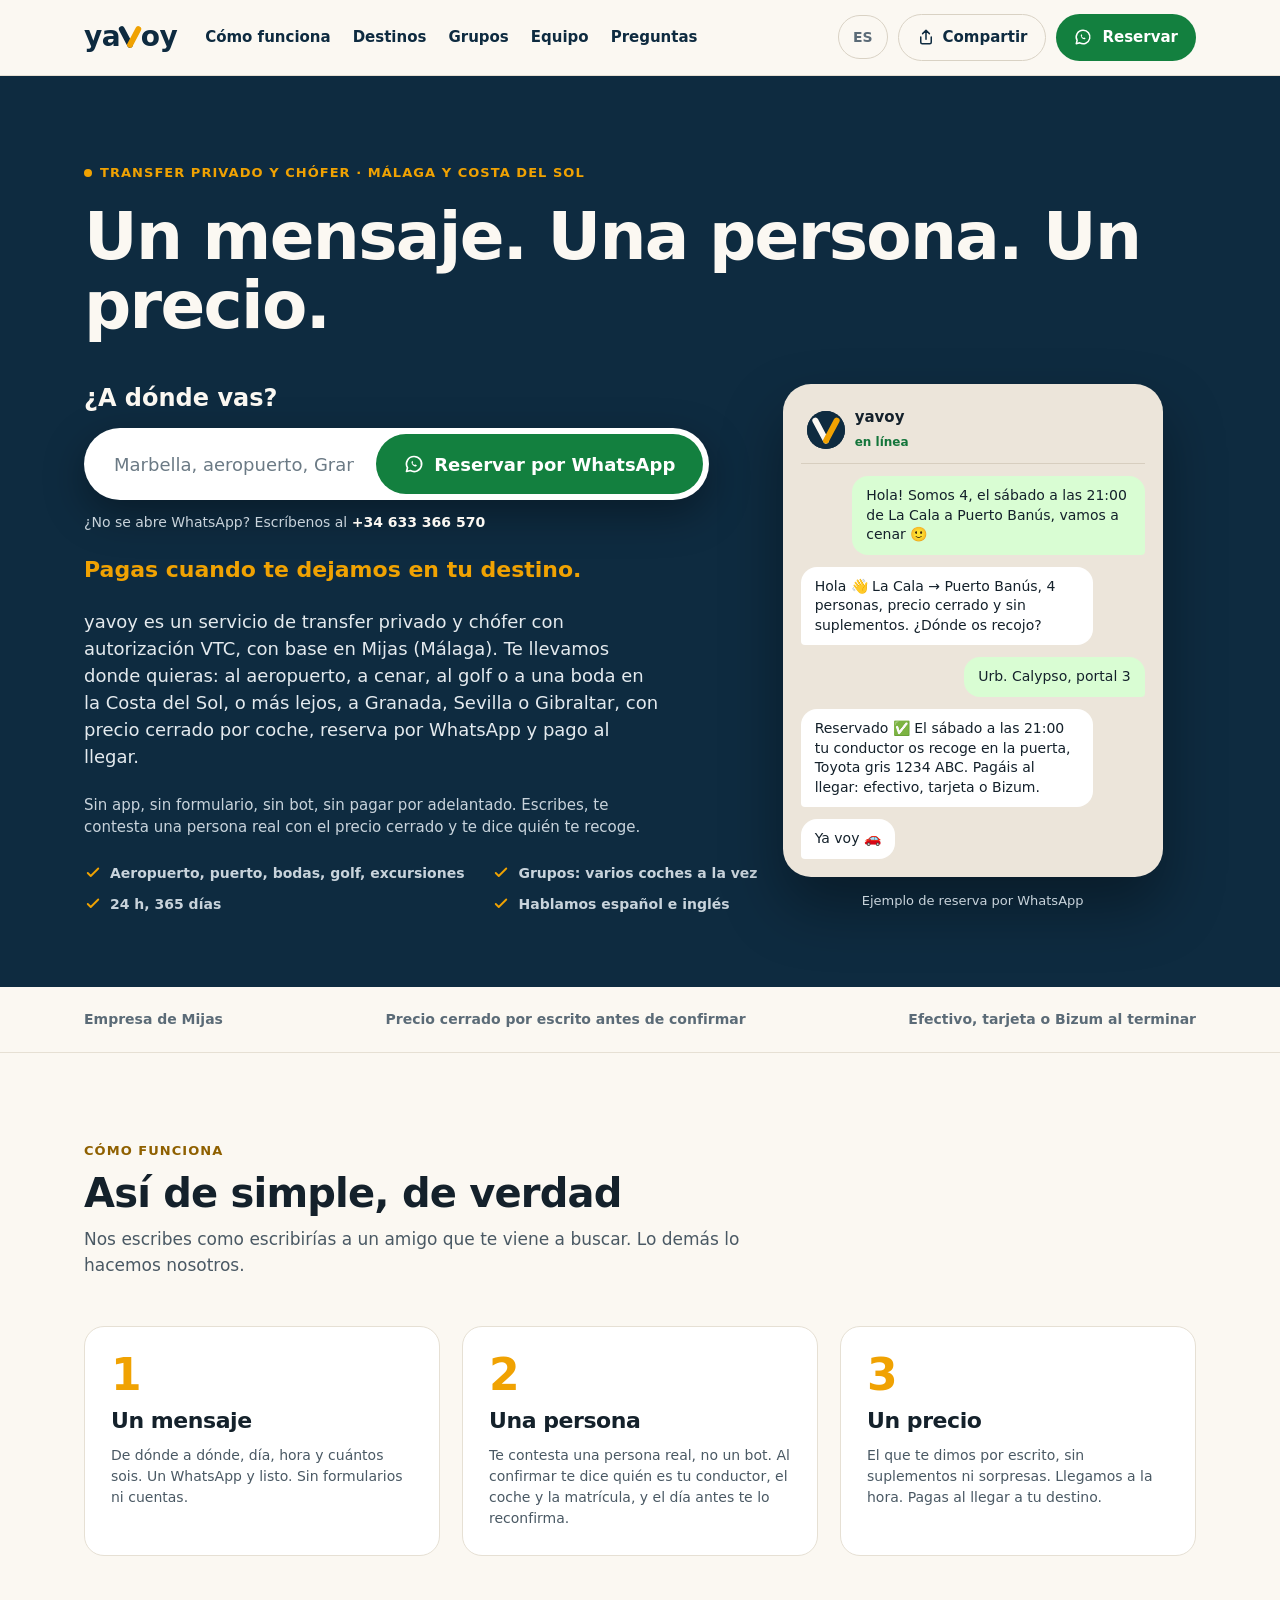
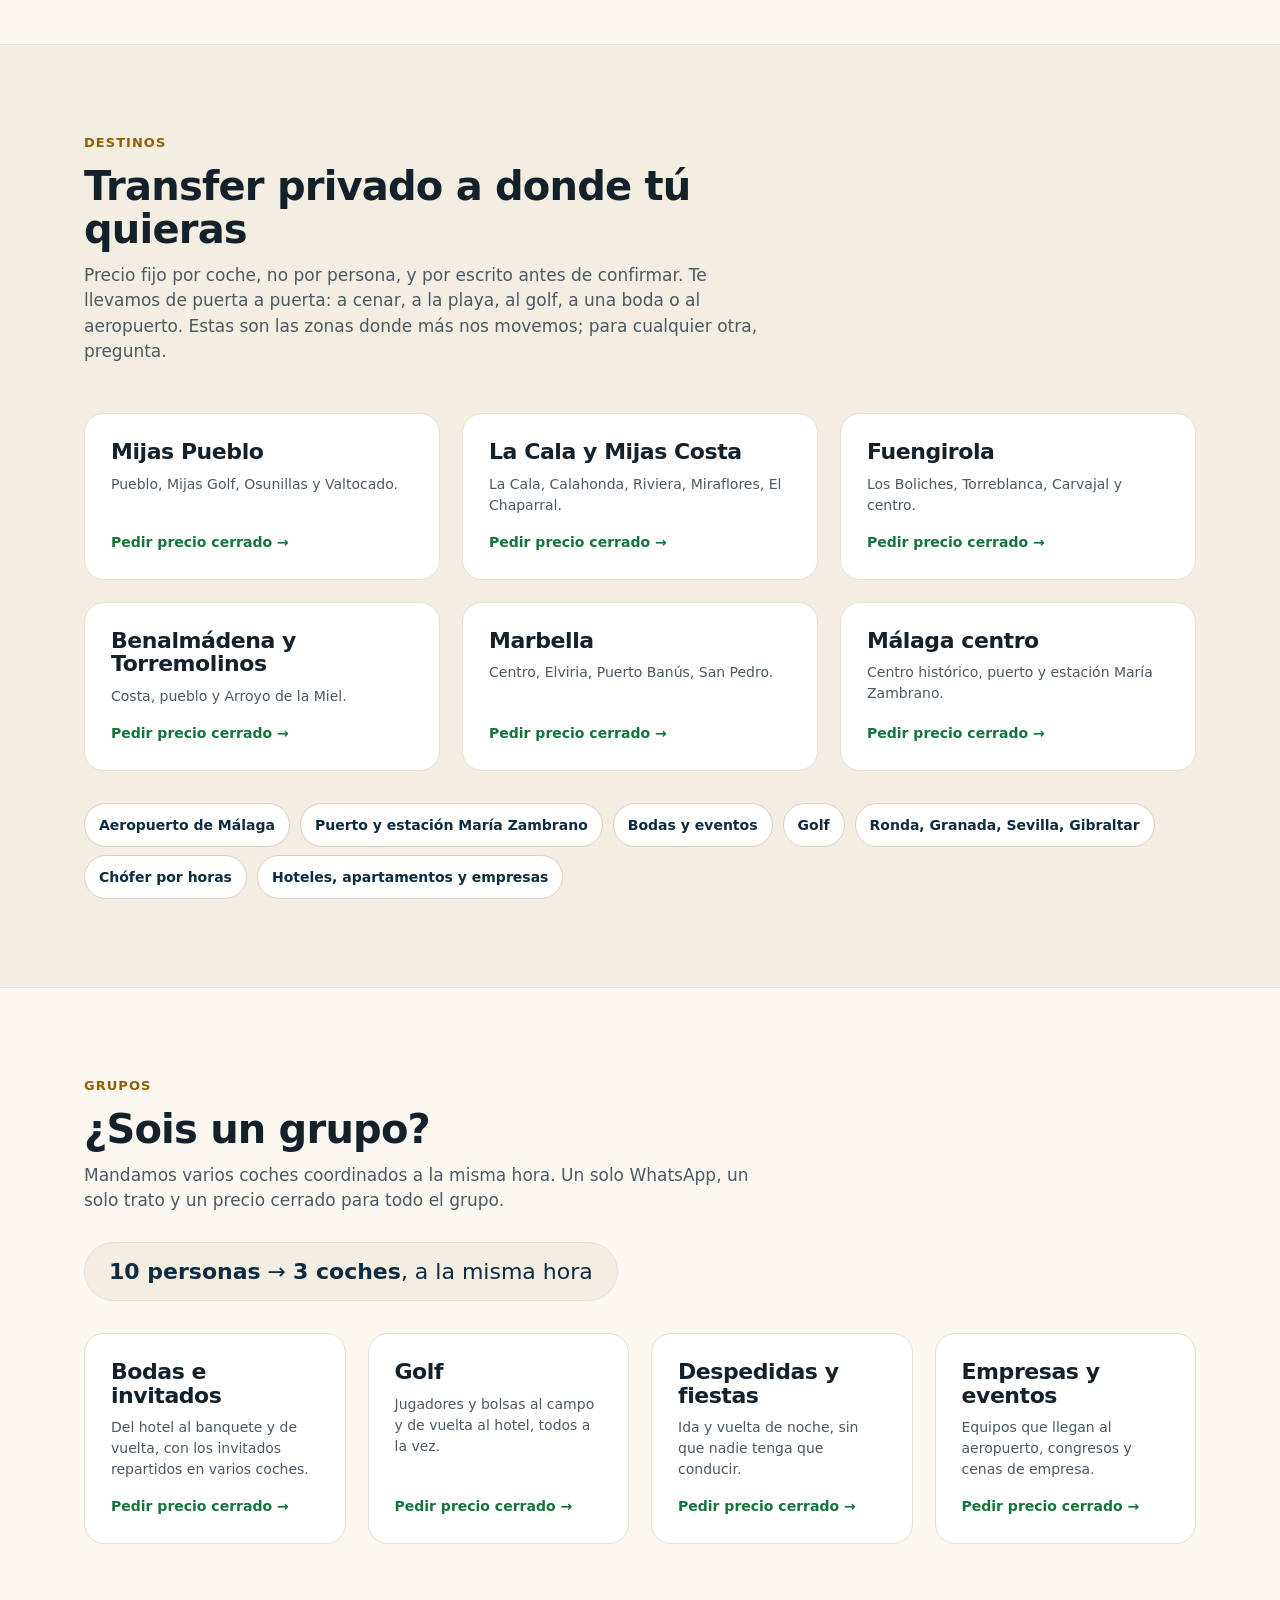
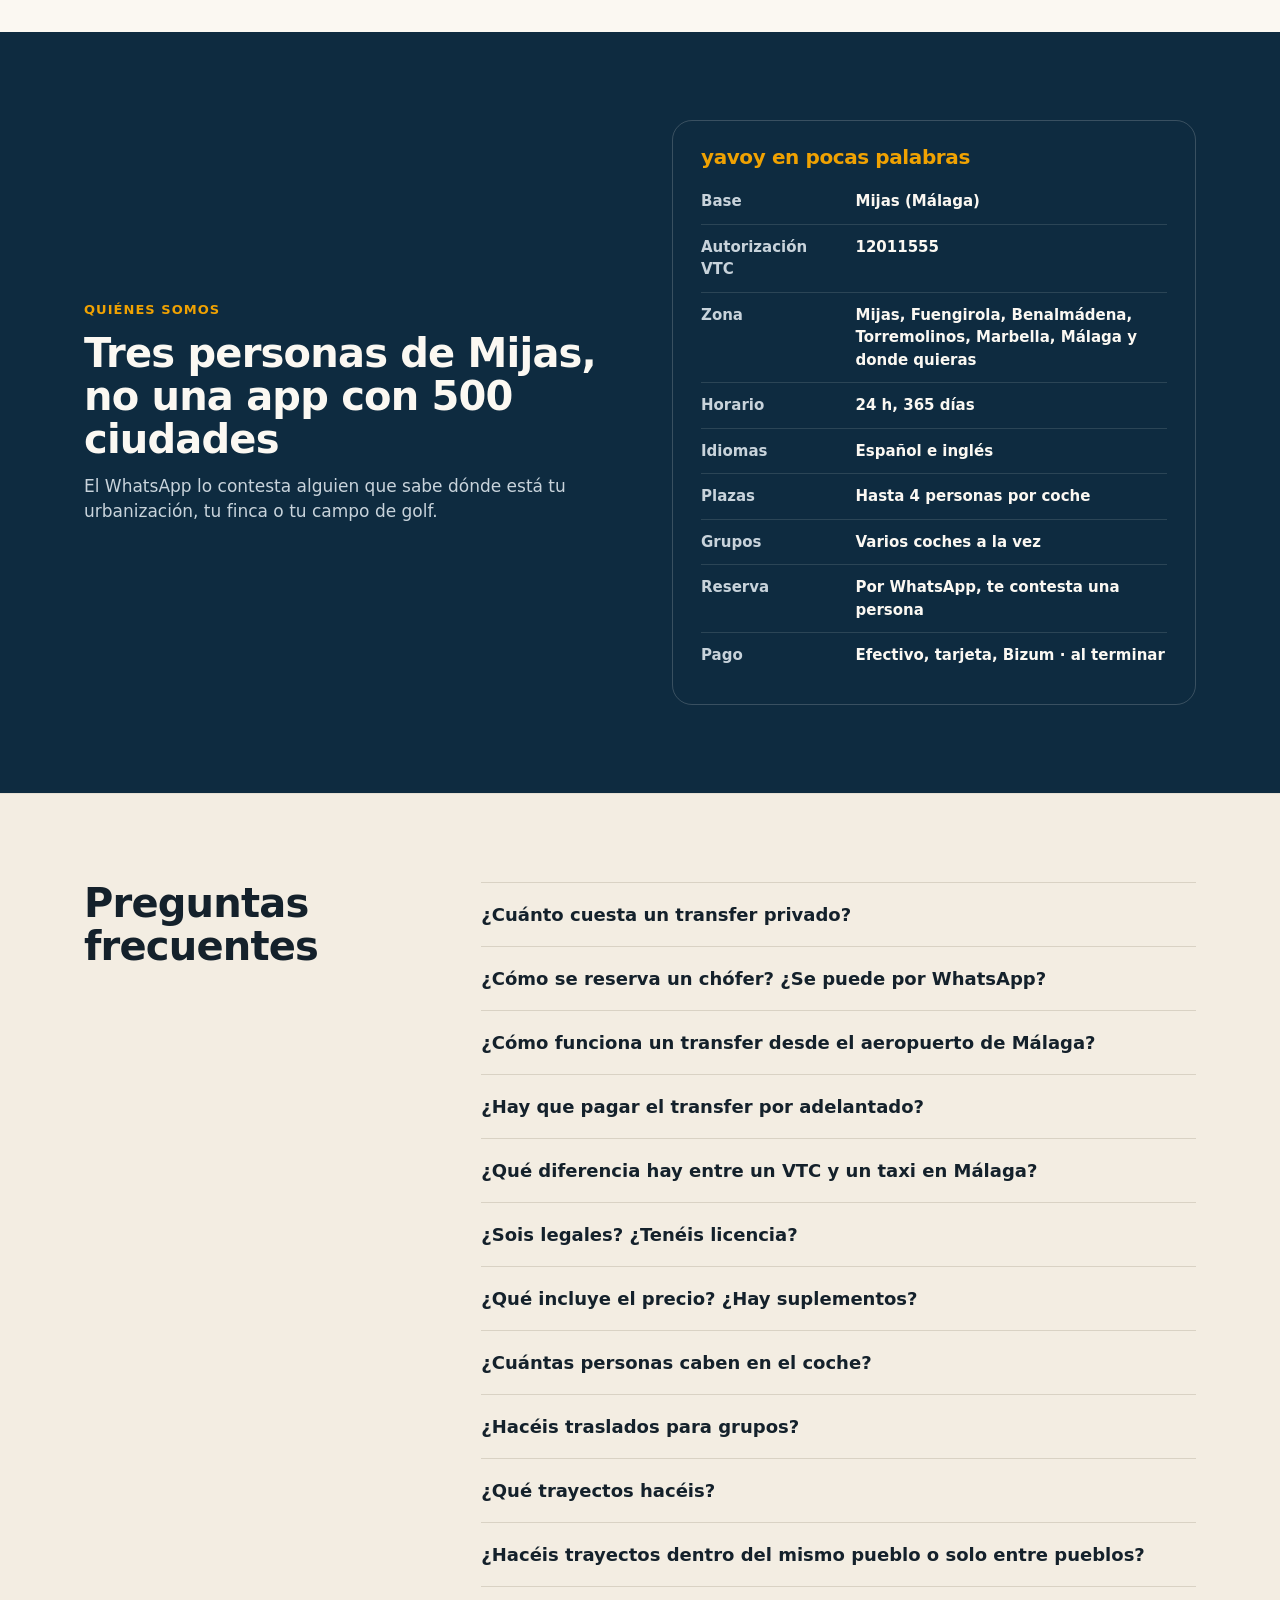
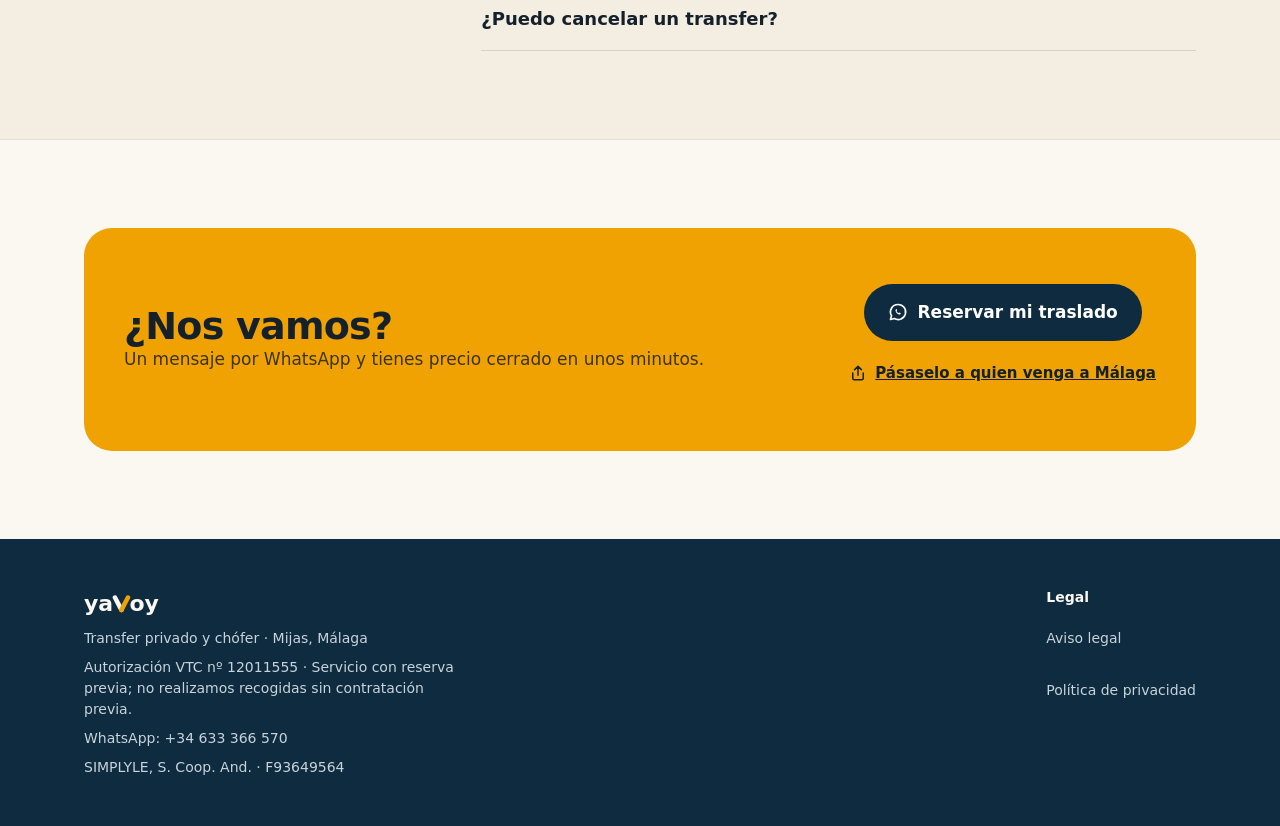
==== commit f785906d: "Finés (/fi/) y publicación de la web en 6 idiomas (es, en, de, nl, fr, fi) - fi: textos completos; t" ====
--- a/docs/index.html
+++ b/docs/index.html
@@ -9,6 +9,10 @@
 <link rel="canonical" href="https://yavoymalaga.com/">
 <link rel="alternate" hreflang="es" href="https://yavoymalaga.com/">
 <link rel="alternate" hreflang="en" href="https://yavoymalaga.com/en/">
+<link rel="alternate" hreflang="de" href="https://yavoymalaga.com/de/">
+<link rel="alternate" hreflang="nl" href="https://yavoymalaga.com/nl/">
+<link rel="alternate" hreflang="fr" href="https://yavoymalaga.com/fr/">
+<link rel="alternate" hreflang="fi" href="https://yavoymalaga.com/fi/">
 <link rel="alternate" hreflang="x-default" href="https://yavoymalaga.com/en/">
 <meta name="theme-color" content="#0E2B40">
 <!-- Verificación (si no se usa la del DNS): -->
@@ -18,6 +22,10 @@
 <meta property="og:site_name" content="yavoy">
 <meta property="og:locale" content="es_ES">
 <meta property="og:locale:alternate" content="en_GB">
+<meta property="og:locale:alternate" content="de_DE">
+<meta property="og:locale:alternate" content="nl_NL">
+<meta property="og:locale:alternate" content="fr_FR">
+<meta property="og:locale:alternate" content="fi_FI">
 <meta property="og:url" content="https://yavoymalaga.com/">
 <meta property="og:title" content="yavoy · Un mensaje. Una persona. Un precio.">
 <meta property="og:description" content="Transfer privado en Málaga y Costa del Sol. Escribes por WhatsApp, te contesta una persona real con el precio cerrado y pagas al llegar.">
@@ -31,8 +39,8 @@
 <link rel="icon" href="/favicon.svg?v=9169c3bf" type="image/svg+xml">
 <link rel="icon" href="/favicon.ico?v=9169c3bf" sizes="32x32">
 <link rel="apple-touch-icon" href="/apple-touch-icon.png?v=9169c3bf">
-<style>@font-face{font-family:'Outfit';src:url(/assets/fonts/outfit-latin-wght.woff2) format('woff2');font-weight:100 900;font-display:swap}@font-face{font-family:'Manrope';src:url(/assets/fonts/manrope-latin-wght.woff2) format('woff2');font-weight:200 800;font-display:swap}@font-face{font-family:'Outfit Fallback';src:local('Arial Bold'),local('Arial');font-weight:700 800;size-adjust:97.9%;ascent-override:102.1%;descent-override:26.6%;line-gap-override:0%}@font-face{font-family:'Manrope Fallback';src:local('Arial');size-adjust:101.5%;ascent-override:105%;descent-override:29.6%;line-gap-override:0%}:root{--navy:#0E2B40;--navy-2:#1C4D6E;--ink:#14212B;--muted:#4A5964;--muted-2:#5B6B77;--cream:#FBF8F2;--sand:#F3EDE2;--line:#E6E0D4;--line-2:#D9D2C4;--yellow:#F0A202;--yellow-ink:#8F6000;--wa:#13803F;--display:'Outfit','Outfit Fallback',system-ui,sans-serif;--body:'Manrope','Manrope Fallback',system-ui,sans-serif}*{box-sizing:border-box}html{scroll-behavior:smooth}body{margin:0;background:var(--cream);color:var(--ink);font-family:var(--body);line-height:1.5}a{color:var(--navy)}h1,h2,h3{font-family:var(--display);margin:0;letter-spacing:-0.02em;line-height:1.08}h2{font-size:clamp(30px,4vw,40px);font-weight:800}h3{font-size:22px;font-weight:700}p{margin:0}.wrap{max-width:1160px;margin:0 auto;padding:0 24px}.section{padding:88px 0}@media (max-width:640px){.section{padding:64px 0}.wrap{padding:0 16px}}.eyebrow{display:inline-flex;align-items:center;gap:8px;font-size:13px;font-weight:700;letter-spacing:.08em;text-transform:uppercase;color:var(--yellow-ink)}.eyebrow.on-dark{color:var(--yellow)}.lead{font-size:17px;color:var(--muted)}.btn{display:inline-flex;align-items:center;gap:10px;font-weight:700;font-size:17px;padding:16px 24px;border-radius:999px;text-decoration:none;min-height:44px}.btn-wa{background:var(--wa);color:#fff}.btn-wa:hover{background:#0F6B34}.btn-navy{background:var(--navy);color:#fff}.btn-sm{font-size:15px;padding:12px 18px}.btn-line,.lang{border:1px solid var(--line-2);background:transparent}.btn-line:hover,.lang:hover{border-color:var(--navy)}.card{background:#fff;border:1px solid var(--line);border-radius:20px;padding:26px;display:flex;flex-direction:column;gap:12px}.grid-3{display:grid;grid-template-columns:repeat(3,minmax(0,1fr));gap:22px}@media (max-width:900px){.grid-3{grid-template-columns:1fr}}.nav{position:sticky;top:0;z-index:5;background:rgba(251,248,242,.92);border-bottom:1px solid var(--line);backdrop-filter:blur(6px)}.nav .wrap{display:flex;flex-wrap:wrap;align-items:center;gap:14px 28px;padding-top:14px;padding-bottom:14px}.brand{font-family:var(--display);font-weight:800;font-size:28px;letter-spacing:-.02em;color:var(--navy);text-decoration:none;display:flex;align-items:center}.wm{display:inline-flex;align-items:baseline;white-space:nowrap}.wm-v{width:0.86em;height:0.86em;margin:0 -0.06em;align-self:baseline;transform:translateY(0.09em)}.nav-links{display:flex;flex-wrap:wrap;gap:6px 22px;font-weight:600;font-size:15px;flex:1 1 320px}.nav-links a{text-decoration:none;padding:8px 0}.nav-right{display:flex;gap:10px;align-items:center;margin-left:auto}.lang{font-size:14px;font-weight:600;color:var(--muted-2);border-radius:999px;padding:0 14px;min-height:44px;display:inline-flex;align-items:center;text-decoration:none}@media (max-width:640px){.nav-links{display:none}.nav-cta{display:none}}.hero{background:var(--navy);color:var(--cream)}.hero .wrap{display:grid;grid-template-columns:7fr 5fr;gap:40px;align-items:center;padding-top:88px;padding-bottom:72px}@media (max-width:900px){.hero .wrap{grid-template-columns:1fr;padding-top:56px;padding-bottom:56px}}.hero-copy{display:flex;flex-direction:column;gap:24px;min-width:0}.hero-top{grid-column:1/-1}.hero h1{display:flex;flex-direction:column;gap:20px}.hero h1 .eyebrow{font-family:var(--body);line-height:1.4;font-size:13px}.hero h1{font-size:clamp(34px,5.5vw,66px);font-weight:800;line-height:1.05;letter-spacing:-.025em}.hero .summary{font-size:18px;color:#E4EAEE;max-width:580px}.hero .sub{font-size:15px;color:#C8D3DB;max-width:560px}@media (max-width:640px){.hero h1{font-size:40px}.hero .summary{font-size:16px}.hero-copy{gap:18px}.hero .wrap{padding-top:36px;gap:28px}.hero h1{gap:14px}}@media (max-width:640px){.eb-more{display:none}}.hero .promise{font-family:var(--display);font-weight:700;font-size:22px;line-height:1.2;color:var(--yellow)}.go{display:flex;flex-direction:column;gap:12px;max-width:640px}.go-label{font-family:var(--display);font-size:24px;font-weight:700;color:var(--cream)}.go-row{display:flex;align-items:center;gap:6px;background:#fff;border-radius:999px;padding:6px;box-shadow:0 14px 40px rgba(0,0,0,.35)}.go-row:focus-within{outline:3px solid var(--yellow);outline-offset:3px}.go-dest{flex:1;min-width:0;min-height:60px;border:0;background:transparent;color:var(--ink);padding:0 16px 0 24px;font:600 18px var(--body)}.go-dest::placeholder{color:#6B7A85;font-weight:400}.go-dest:focus{outline:none}.go .btn{min-height:60px;font-size:18px;padding:0 28px;white-space:nowrap}.go-alt{font-size:14px;color:#C8D3DB}.go-alt strong{color:var(--cream);white-space:nowrap}@media (max-width:640px){.go{gap:10px}.go-label{font-size:20px}.go-row{flex-direction:column;align-items:stretch;gap:10px;background:none;box-shadow:none;padding:0;border-radius:0}.go-row:focus-within{outline:none}.go-dest{flex:none;min-height:50px;padding:0 16px;font-size:16px;background:#fff;border-radius:14px}.go-dest:focus{outline:3px solid var(--yellow);outline-offset:2px}.go .btn{min-height:50px;font-size:16px;justify-content:center}}button.btn{border:0;cursor:pointer;font-family:inherit}.hero-checks{display:grid;grid-template-columns:repeat(2,max-content);gap:10px 28px;font-size:14px;color:#C8D3DB;font-weight:600}@media (max-width:640px){.hero-checks{grid-template-columns:1fr}}.hero-checks span{display:flex;align-items:center;gap:8px}.chat-col{width:100%;max-width:380px;margin:0 auto;display:flex;flex-direction:column;gap:14px}.chat-note{font-size:13px;color:#C8D3DB;text-align:center}.chat{width:100%;background:#ECE5DA;border-radius:28px;padding:18px;display:flex;flex-direction:column;gap:12px;box-shadow:0 30px 60px rgba(0,0,0,.35)}.chat-head{display:flex;align-items:center;gap:10px;padding:4px 6px 10px;border-bottom:1px solid #D7CEBF}.chat-avatar{width:38px;height:38px;border-radius:50%;background:var(--navy);color:var(--yellow);font-family:var(--display);font-weight:800;display:flex;align-items:center;justify-content:center}.chat-name{font-weight:700;color:var(--ink);font-size:15px;display:block}.chat-status{font-size:12px;color:#14753B;font-weight:600}.msg{max-width:85%;padding:10px 14px;font-size:14px;line-height:1.4;color:var(--ink)}.msg.me{align-self:flex-end;background:#D9FDD3;border-radius:16px 16px 4px 16px}.msg.them{align-self:flex-start;background:#fff;border-radius:16px 16px 16px 4px}.strip{border-bottom:1px solid var(--line)}.strip .wrap{display:flex;flex-wrap:wrap;justify-content:space-between;gap:12px 32px;padding-top:22px;padding-bottom:22px;font-size:14px;font-weight:600;color:var(--muted-2)}.step-num{font-family:var(--display);font-weight:800;font-size:44px;color:var(--yellow);line-height:1}.section-head{display:flex;flex-direction:column;gap:12px;max-width:680px;margin-bottom:48px}.sand{background:var(--sand);border-top:1px solid var(--line);border-bottom:1px solid var(--line)}.dest{text-decoration:none;color:var(--ink);gap:10px}.dest:hover{border-color:var(--navy)}.dest-note{font-size:14px;color:var(--muted)}.grid-4{display:grid;grid-template-columns:repeat(4,minmax(0,1fr));gap:22px}@media (max-width:1000px){.grid-4{grid-template-columns:repeat(2,minmax(0,1fr))}}@media (max-width:560px){.grid-4{grid-template-columns:1fr;gap:12px}.grid-4 .card{padding:20px;gap:6px}}section[id]{scroll-margin-top:72px}.group-example{display:inline-block;font-family:var(--display);font-size:22px;color:var(--navy);background:var(--sand);border:1px solid var(--line);border-radius:999px;padding:12px 24px;margin:-24px 0 32px}@media (max-width:560px){.group-example{font-size:17px;padding:10px 18px;margin:-28px 0 24px}}.dest-cta{font-size:14px;font-weight:700;color:#14753B;margin-top:auto;padding-top:6px}.chips{display:flex;flex-wrap:wrap;gap:8px 10px;align-items:center;margin-top:32px}.chip{font-size:14px;font-weight:600;color:var(--navy);text-decoration:none;background:#fff;border:1px solid var(--line-2);border-radius:999px;padding:8px 14px;min-height:44px;display:inline-flex;align-items:center}.chip:hover{border-color:var(--navy)}.team{background:var(--navy);color:var(--cream)}.team .lead{color:#C8D3DB}.team .wrap{display:grid;grid-template-columns:minmax(0,1fr) minmax(0,1fr);gap:40px 64px;align-items:center}.team .section-head{margin-bottom:0}.facts{border:1px solid rgba(251,248,242,.18);border-radius:20px;padding:26px 28px}.facts h3{font-size:20px;margin-bottom:10px;color:var(--yellow)}.facts dl{margin:0}.facts dl div{display:grid;grid-template-columns:9.5em 1fr;gap:12px;padding:11px 0;border-top:1px solid rgba(251,248,242,.12);font-size:15px}.facts dl div:first-child{border-top:0}.facts dt{color:#C8D3DB;font-weight:600}.facts dd{margin:0;color:var(--cream);font-weight:600}@media (max-width:900px){.team .wrap{grid-template-columns:1fr}}@media (max-width:640px){.facts{padding:20px}.facts dl div{grid-template-columns:1fr;gap:2px}}.reviews-head{display:flex;flex-wrap:wrap;justify-content:space-between;align-items:flex-end;gap:16px;margin-bottom:32px}.reviews-head a{font-weight:700;font-size:15px}.stars{color:var(--yellow-ink);letter-spacing:2px}blockquote{margin:0}blockquote p{font-size:15px}blockquote cite{font-style:normal;font-size:13px;font-weight:600;color:var(--muted-2)}.faq .wrap{display:grid;grid-template-columns:4fr 8fr;gap:40px}@media (max-width:900px){.faq .wrap{grid-template-columns:1fr}}details{border-top:1px solid var(--line-2);padding:18px 0}details:last-child{border-bottom:1px solid var(--line-2)}summary{cursor:pointer;font-family:var(--display);font-weight:700;font-size:18px;list-style:none}summary::-webkit-details-marker{display:none}details p{margin-top:12px;font-size:15px;color:var(--muted)}.cta-box{background:var(--yellow);color:var(--ink);border-radius:28px;padding:56px 40px;display:flex;flex-wrap:wrap;justify-content:space-between;align-items:center;gap:24px}.cta-box h2{font-size:38px}.cta-box p{font-size:17px;color:#3D3410}.cta-box p a{color:inherit;white-space:nowrap}.cta-actions{display:flex;flex-direction:column;align-items:center;gap:10px}.share{display:inline-flex;align-items:center;gap:8px;min-height:44px;font-size:15px;font-weight:700;color:var(--ink)}.share-nav{color:var(--navy);padding:11px 18px}@media (max-width:640px){.share-nav span{display:none}.share-nav{width:44px;padding:0;justify-content:center}}@media (max-width:640px){.cta-actions{align-items:flex-start}}@media (max-width:640px){.cta-box{padding:36px 24px}}footer{background:var(--navy);color:#C8D3DB;font-size:14px}footer .wrap{display:flex;flex-wrap:wrap;justify-content:space-between;gap:24px 40px;padding-top:48px;padding-bottom:48px}footer .col{display:flex;flex-direction:column;gap:8px;max-width:380px}footer .col a{color:#C8D3DB;text-decoration:none;min-height:44px;display:flex;align-items:center}footer .col a:hover{color:#fff}footer .brand-f{font-family:var(--display);font-weight:800;font-size:22px;color:var(--cream)}footer .col strong{color:var(--cream)}.doc{max-width:760px;padding-top:56px;padding-bottom:88px}.doc h1{font-size:clamp(34px,5vw,48px);font-weight:800;margin-bottom:24px}.doc h2{font-size:22px;margin:36px 0 12px}.doc p,.doc li{font-size:16px;color:var(--muted);margin-bottom:12px}.doc .btn{margin-top:12px}.wa-float{display:none}@media (max-width:640px){.wa-float{display:flex;position:fixed;right:16px;bottom:16px;z-index:9;width:56px;height:56px;border-radius:50%;background:var(--wa);color:#fff;align-items:center;justify-content:center;box-shadow:0 10px 24px rgba(0,0,0,.25);transition:opacity .2s,transform .2s,visibility .2s}.wa-float.off{opacity:0;visibility:hidden;transform:translateY(16px)}}.vh{position:absolute;width:1px;height:1px;padding:0;margin:-1px;overflow:hidden;clip:rect(0,0,0,0);white-space:nowrap;border:0}.hole{background:#FF8A00;color:#000;padding:0 4px;border-radius:4px;font-weight:700}</style>
-<script type="application/ld+json">{"@context":"https://schema.org","@graph":[{"@type":"LocalBusiness","@id":"https://yavoymalaga.com/#business","name":"yavoy","description":"Transfer privado y chófer con autorización VTC en Málaga y Costa del Sol. Reserva por WhatsApp, precio cerrado, pago al llegar.","url":"https://yavoymalaga.com/","email":"hola@yavoymalaga.com","image":"https://yavoymalaga.com/og.jpg","logo":"https://yavoymalaga.com/apple-touch-icon.png","currenciesAccepted":"EUR","paymentAccepted":"Efectivo, tarjeta, Bizum","knowsLanguage":["es","en"],"address":{"@type":"PostalAddress","addressLocality":"Mijas","addressRegion":"Málaga","addressCountry":"ES"},"areaServed":[{"@type":"City","name":"Mijas"},{"@type":"City","name":"Fuengirola"},{"@type":"City","name":"Benalmádena"},{"@type":"City","name":"Torremolinos"},{"@type":"City","name":"Marbella"},{"@type":"City","name":"Málaga"}],"openingHoursSpecification":{"@type":"OpeningHoursSpecification","dayOfWeek":["Monday","Tuesday","Wednesday","Thursday","Friday","Saturday","Sunday"],"opens":"00:00","closes":"23:59"},"contactPoint":{"@type":"ContactPoint","contactType":"reservations","url":"https://wa.me/34633366570","availableLanguage":["es","en"]},"makesOffer":[{"@type":"Offer","itemOffered":{"@type":"Service","name":"Transfer aeropuerto de Málaga"}},{"@type":"Offer","itemOffered":{"@type":"Service","name":"Chófer para bodas y eventos"}},{"@type":"Offer","itemOffered":{"@type":"Service","name":"Transfer para grupos"}},{"@type":"Offer","itemOffered":{"@type":"Service","name":"Transfer golf Costa del Sol"}},{"@type":"Offer","itemOffered":{"@type":"Service","name":"Chófer por horas y excursiones"}}]},{"@type":"WebSite","@id":"https://yavoymalaga.com/#website","url":"https://yavoymalaga.com/","name":"yavoy","inLanguage":["es","en"],"publisher":{"@id":"https://yavoymalaga.com/#business"}},{"@type":"WebPage","@id":"https://yavoymalaga.com/#webpage","url":"https://yavoymalaga.com/","name":"Transfer aeropuerto Málaga y chófer privado · yavoy","description":"Transfer privado y chófer en Málaga y la Costa del Sol: aeropuerto, cenas, golf, bodas y excursiones. Precio cerrado por WhatsApp y pagas al llegar.","inLanguage":"es","dateModified":"2026-10-20","isPartOf":{"@id":"https://yavoymalaga.com/#website"},"about":{"@id":"https://yavoymalaga.com/#business"}},{"@type":"FAQPage","@id":"https://yavoymalaga.com/#faq","mainEntity":[{"@type":"Question","name":"¿Cuánto cuesta un transfer privado?","acceptedAnswer":{"@type":"Answer","text":"Depende del trayecto y de la hora, y siempre es un precio cerrado por coche, no por persona. Escríbenos por WhatsApp con origen, destino, día y hora, y te damos el precio exacto por escrito antes de confirmar. Es el que pagas al llegar a tu destino, sin suplementos ni sorpresas."}},{"@type":"Question","name":"¿Cómo se reserva un chófer? ¿Se puede por WhatsApp?","acceptedAnswer":{"@type":"Answer","text":"Sí: en yavoy se reserva solo por WhatsApp. Envíanos origen, destino, día, hora y cuántos sois. Una persona te contesta con el precio cerrado por escrito y, cuando confirmas, te manda el nombre del conductor, el coche y la matrícula. El día antes te lo reconfirmamos."}},{"@type":"Question","name":"¿Hay que pagar el transfer por adelantado?","acceptedAnswer":{"@type":"Answer","text":"No. Con yavoy no pagas nada al reservar: pagas al conductor cuando te deja en tu destino, en efectivo, con tarjeta o por Bizum. El precio es el que te dimos por escrito al reservar. Si necesitas factura, te la hacemos."}},{"@type":"Question","name":"¿Qué diferencia hay entre un VTC y un taxi en Málaga?","acceptedAnswer":{"@type":"Answer","text":"El precio y la reserva. Un taxi cobra por taxímetro según la tarifa oficial, más cara de noche y en festivos, y se puede coger en la parada. Un VTC como yavoy cobra un precio cerrado que acuerdas antes del viaje y solo puede trabajar con reserva previa: sabes lo que vas a pagar antes de subir."}},{"@type":"Question","name":"¿Sois legales? ¿Tenéis licencia?","acceptedAnswer":{"@type":"Answer","text":"Sí. yavoy es una empresa con autorización VTC nº 12011555 de la Junta de Andalucía para el transporte de viajeros con conductor. Trabajamos solo con reserva previa, como exige la ley: tu confirmación por WhatsApp es el contrato. Por eso no recogemos a nadie en la calle ni en paradas sin reserva."}},{"@type":"Question","name":"¿Qué incluye el precio? ¿Hay suplementos?","acceptedAnswer":{"@type":"Answer","text":"Todo lo del trayecto. El precio cerrado que te da yavoy por WhatsApp incluye el peaje de autopista, el servicio de noche y el equipaje, así que no hay suplementos ni sorpresas: al llegar pagas exactamente la cifra que acordamos, en efectivo, con tarjeta o por Bizum."}},{"@type":"Question","name":"¿Cuántas personas caben en el coche?","acceptedAnswer":{"@type":"Answer","text":"Hasta 4 personas por coche, con su equipaje. Si sois más, mandamos varios coches a la vez; y si lleváis bolsas de golf o mucho equipaje, dínoslo al reservar por WhatsApp y te proponemos la mejor opción, siempre con el precio cerrado antes de confirmar."}},{"@type":"Question","name":"¿Hacéis traslados para grupos?","acceptedAnswer":{"@type":"Answer","text":"Sí. Para grupos, yavoy manda varios coches coordinados a la misma hora: si sois 10, van 3 coches. Lo hacemos para bodas e invitados, grupos de golf, despedidas y fiestas, y empresas o eventos. Dinos por WhatsApp cuántos sois, el día, la hora y el trayecto, y te damos un precio cerrado para todo el grupo antes de confirmar."}},{"@type":"Question","name":"¿Qué trayectos hacéis?","acceptedAnswer":{"@type":"Answer","text":"Cualquiera, dentro o fuera de la provincia de Málaga: aeropuerto, puerto y estación María Zambrano, cenas y salidas de noche, campos de golf, bodas, excursiones a Ronda, Granada, Sevilla o Gibraltar y servicios de chófer por horas. yavoy trabaja desde Mijas por toda la Costa del Sol, siempre con precio cerrado antes de salir."}},{"@type":"Question","name":"¿Hacéis trayectos dentro del mismo pueblo o solo entre pueblos?","acceptedAnswer":{"@type":"Answer","text":"Los dos. yavoy hace trayectos dentro del mismo municipio, como de tu casa a un restaurante de Marbella o del centro de Málaga al aeropuerto, y entre municipios de toda la Costa del Sol, como de Mijas a Marbella o de La Cala a Fuengirola. Siempre con precio cerrado por coche antes de salir."}},{"@type":"Question","name":"¿Puedo cancelar un transfer?","acceptedAnswer":{"@type":"Answer","text":"Sí, cuando quieras. Basta con un mensaje de WhatsApp; cuanto antes nos avises, antes podemos liberar el coche para otra persona. Como con yavoy no se paga nada por adelantado, no hay nada que devolver ni ningún trámite que hacer."}}]}]}</script>
+<style>@font-face{font-family:'Outfit';src:url(/assets/fonts/outfit-latin-wght.woff2) format('woff2');font-weight:100 900;font-display:swap}@font-face{font-family:'Manrope';src:url(/assets/fonts/manrope-latin-wght.woff2) format('woff2');font-weight:200 800;font-display:swap}@font-face{font-family:'Outfit Fallback';src:local('Arial Bold'),local('Arial');font-weight:700 800;size-adjust:97.9%;ascent-override:102.1%;descent-override:26.6%;line-gap-override:0%}@font-face{font-family:'Manrope Fallback';src:local('Arial');size-adjust:101.5%;ascent-override:105%;descent-override:29.6%;line-gap-override:0%}:root{--navy:#0E2B40;--navy-2:#1C4D6E;--ink:#14212B;--muted:#4A5964;--muted-2:#5B6B77;--cream:#FBF8F2;--sand:#F3EDE2;--line:#E6E0D4;--line-2:#D9D2C4;--yellow:#F0A202;--yellow-ink:#8F6000;--wa:#13803F;--display:'Outfit','Outfit Fallback',system-ui,sans-serif;--body:'Manrope','Manrope Fallback',system-ui,sans-serif}*{box-sizing:border-box}html{scroll-behavior:smooth}body{margin:0;background:var(--cream);color:var(--ink);font-family:var(--body);line-height:1.5}a{color:var(--navy)}h1,h2,h3{font-family:var(--display);margin:0;letter-spacing:-0.02em;line-height:1.08}h2{font-size:clamp(30px,4vw,40px);font-weight:800}h3{font-size:22px;font-weight:700}p{margin:0}.wrap{max-width:1160px;margin:0 auto;padding:0 24px}.section{padding:88px 0}@media (max-width:640px){.section{padding:64px 0}.wrap{padding:0 16px}}.eyebrow{display:inline-flex;align-items:center;gap:8px;font-size:13px;font-weight:700;letter-spacing:.08em;text-transform:uppercase;color:var(--yellow-ink)}.eyebrow.on-dark{color:var(--yellow)}.lead{font-size:17px;color:var(--muted)}.btn{display:inline-flex;align-items:center;gap:10px;font-weight:700;font-size:17px;padding:16px 24px;border-radius:999px;text-decoration:none;min-height:44px}.btn-wa{background:var(--wa);color:#fff}.btn-wa:hover{background:#0F6B34}.btn-navy{background:var(--navy);color:#fff}.btn-sm{font-size:15px;padding:12px 18px}.btn-line,.lang{border:1px solid var(--line-2);background:transparent}.btn-line:hover,.lang:hover{border-color:var(--navy)}.card{background:#fff;border:1px solid var(--line);border-radius:20px;padding:26px;display:flex;flex-direction:column;gap:12px}.grid-3{display:grid;grid-template-columns:repeat(3,minmax(0,1fr));gap:22px}@media (max-width:900px){.grid-3{grid-template-columns:1fr}}.nav{position:sticky;top:0;z-index:5;background:rgba(251,248,242,.92);border-bottom:1px solid var(--line);backdrop-filter:blur(6px)}.nav .wrap{display:flex;flex-wrap:wrap;align-items:center;gap:14px 28px;padding-top:14px;padding-bottom:14px}.brand{font-family:var(--display);font-weight:800;font-size:28px;letter-spacing:-.02em;color:var(--navy);text-decoration:none;display:flex;align-items:center}.wm{display:inline-flex;align-items:baseline;white-space:nowrap}.wm-v{width:0.86em;height:0.86em;margin:0 -0.06em;align-self:baseline;transform:translateY(0.09em)}.nav-links{display:flex;flex-wrap:wrap;gap:6px 22px;font-weight:600;font-size:15px;flex:1 1 320px}.nav-links a{text-decoration:none;padding:8px 0}.nav-right{display:flex;gap:10px;align-items:center;margin-left:auto}.lang{font-size:14px;font-weight:600;color:var(--muted-2);border-radius:999px;padding:0 14px;min-height:44px;display:inline-flex;align-items:center;text-decoration:none}@media (max-width:640px){.nav-links{display:none}.nav-cta{display:none}}.hero{background:var(--navy);color:var(--cream)}.hero .wrap{display:grid;grid-template-columns:7fr 5fr;gap:40px;align-items:center;padding-top:88px;padding-bottom:72px}@media (max-width:900px){.hero .wrap{grid-template-columns:1fr;padding-top:56px;padding-bottom:56px}}.hero-copy{display:flex;flex-direction:column;gap:24px;min-width:0}.hero-top{grid-column:1/-1}.hero h1{display:flex;flex-direction:column;gap:20px}.hero h1 .eyebrow{font-family:var(--body);line-height:1.4;font-size:13px}.hero h1{font-size:clamp(34px,5.5vw,66px);font-weight:800;line-height:1.05;letter-spacing:-.025em}.hero .summary{font-size:18px;color:#E4EAEE;max-width:580px}.hero .sub{font-size:15px;color:#C8D3DB;max-width:560px}@media (max-width:640px){.hero h1{font-size:40px}.hero .summary{font-size:16px}.hero-copy{gap:18px}.hero .wrap{padding-top:36px;gap:28px}.hero h1{gap:14px}}@media (max-width:640px){.eb-more{display:none}}.hero .promise{font-family:var(--display);font-weight:700;font-size:22px;line-height:1.2;color:var(--yellow)}.go{display:flex;flex-direction:column;gap:12px;max-width:640px}.go-label{font-family:var(--display);font-size:24px;font-weight:700;color:var(--cream)}.go-row{display:flex;align-items:center;gap:6px;background:#fff;border-radius:999px;padding:6px;box-shadow:0 14px 40px rgba(0,0,0,.35)}.go-row:focus-within{outline:3px solid var(--yellow);outline-offset:3px}.go-dest{flex:1;min-width:0;min-height:60px;border:0;background:transparent;color:var(--ink);padding:0 16px 0 24px;font:600 18px var(--body)}.go-dest::placeholder{color:#6B7A85;font-weight:400}.go-dest:focus{outline:none}.go .btn{min-height:60px;font-size:18px;padding:0 28px;white-space:nowrap}.go-alt{font-size:14px;color:#C8D3DB}.go-note{font-size:14px;color:var(--yellow);margin-top:-4px}.langs{position:relative;border:0;padding:0;margin:0;background:none}.langs summary{list-style:none;cursor:pointer}.langs summary::-webkit-details-marker{display:none}.langs-menu{position:absolute;right:0;top:calc(100% + 6px);background:#fff;border:1px solid var(--line-2);border-radius:14px;padding:6px;display:flex;flex-direction:column;min-width:150px;box-shadow:0 12px 30px rgba(0,0,0,.12);z-index:10}.langs-menu a{padding:10px 12px;min-height:44px;display:flex;align-items:center;border-radius:10px;text-decoration:none;color:var(--ink);font-weight:600;font-size:15px}.langs-menu a:hover{background:var(--sand)}.langs-menu a[aria-current]{color:var(--yellow-ink)}.go-alt strong{color:var(--cream);white-space:nowrap}@media (max-width:640px){.go{gap:10px}.go-label{font-size:20px}.go-row{flex-direction:column;align-items:stretch;gap:10px;background:none;box-shadow:none;padding:0;border-radius:0}.go-row:focus-within{outline:none}.go-dest{flex:none;min-height:50px;padding:0 22px;font-size:16px;background:#fff;border-radius:999px}.go-dest:focus{outline:3px solid var(--yellow);outline-offset:2px}.go .btn{min-height:50px;font-size:16px;justify-content:center}}button.btn{border:0;cursor:pointer;font-family:inherit}.hero-checks{display:grid;grid-template-columns:repeat(2,max-content);gap:10px 28px;font-size:14px;color:#C8D3DB;font-weight:600}@media (max-width:640px){.hero-checks{grid-template-columns:1fr}}.hero-checks span{display:flex;align-items:center;gap:8px}.chat-col{width:100%;max-width:380px;margin:0 auto;display:flex;flex-direction:column;gap:14px}.chat-note{font-size:13px;color:#C8D3DB;text-align:center}.chat{width:100%;background:#ECE5DA;border-radius:28px;padding:18px;display:flex;flex-direction:column;gap:12px;box-shadow:0 30px 60px rgba(0,0,0,.35)}.chat-head{display:flex;align-items:center;gap:10px;padding:4px 6px 10px;border-bottom:1px solid #D7CEBF}.chat-avatar{width:38px;height:38px;border-radius:50%;background:var(--navy);color:var(--yellow);font-family:var(--display);font-weight:800;display:flex;align-items:center;justify-content:center}.chat-avatar{overflow:hidden}.chat-avatar svg{width:100%;height:100%;display:block}.chat-name{font-weight:700;color:var(--ink);font-size:15px;display:block}.chat-status{font-size:12px;color:#14753B;font-weight:600}.msg{max-width:85%;padding:10px 14px;font-size:14px;line-height:1.4;color:var(--ink)}.msg.me{align-self:flex-end;background:#D9FDD3;border-radius:16px 16px 4px 16px}.msg.them{align-self:flex-start;background:#fff;border-radius:16px 16px 16px 4px}.strip{border-bottom:1px solid var(--line)}.strip .wrap{display:flex;flex-wrap:wrap;justify-content:space-between;gap:12px 32px;padding-top:22px;padding-bottom:22px;font-size:14px;font-weight:600;color:var(--muted-2)}.step-num{font-family:var(--display);font-weight:800;font-size:44px;color:var(--yellow);line-height:1}.section-head{display:flex;flex-direction:column;gap:12px;max-width:680px;margin-bottom:48px}.sand{background:var(--sand);border-top:1px solid var(--line);border-bottom:1px solid var(--line)}.dest{text-decoration:none;color:var(--ink);gap:10px}.dest:hover{border-color:var(--navy)}.dest-note{font-size:14px;color:var(--muted)}.grid-4{display:grid;grid-template-columns:repeat(4,minmax(0,1fr));gap:22px}@media (max-width:1000px){.grid-4{grid-template-columns:repeat(2,minmax(0,1fr))}}@media (max-width:560px){.grid-4{grid-template-columns:1fr;gap:12px}.grid-4 .card{padding:20px;gap:6px}}section[id]{scroll-margin-top:72px}.group-example{display:inline-block;font-family:var(--display);font-size:22px;color:var(--navy);background:var(--sand);border:1px solid var(--line);border-radius:999px;padding:12px 24px;margin:-24px 0 32px}@media (max-width:560px){.group-example{font-size:17px;padding:10px 18px;margin:-28px 0 24px}}.dest-cta{font-size:14px;font-weight:700;color:#14753B;margin-top:auto;padding-top:6px}.chips{display:flex;flex-wrap:wrap;gap:8px 10px;align-items:center;margin-top:32px}.chip{font-size:14px;font-weight:600;color:var(--navy);text-decoration:none;background:#fff;border:1px solid var(--line-2);border-radius:999px;padding:8px 14px;min-height:44px;display:inline-flex;align-items:center}.chip:hover{border-color:var(--navy)}.team{background:var(--navy);color:var(--cream)}.team .lead{color:#C8D3DB}.team .wrap{display:grid;grid-template-columns:minmax(0,1fr) minmax(0,1fr);gap:40px 64px;align-items:center}.team .section-head{margin-bottom:0}.facts{border:1px solid rgba(251,248,242,.18);border-radius:20px;padding:26px 28px}.facts h3{font-size:20px;margin-bottom:10px;color:var(--yellow)}.facts dl{margin:0}.facts dl div{display:grid;grid-template-columns:9.5em 1fr;gap:12px;padding:11px 0;border-top:1px solid rgba(251,248,242,.12);font-size:15px}.facts dl div:first-child{border-top:0}.facts dt{color:#C8D3DB;font-weight:600}.facts dd{margin:0;color:var(--cream);font-weight:600}@media (max-width:900px){.team .wrap{grid-template-columns:1fr}}@media (max-width:640px){.facts{padding:20px}.facts dl div{grid-template-columns:1fr;gap:2px}}.reviews-head{display:flex;flex-wrap:wrap;justify-content:space-between;align-items:flex-end;gap:16px;margin-bottom:32px}.reviews-head a{font-weight:700;font-size:15px}.stars{color:var(--yellow-ink);letter-spacing:2px}blockquote{margin:0}blockquote p{font-size:15px}blockquote cite{font-style:normal;font-size:13px;font-weight:600;color:var(--muted-2)}.faq .wrap{display:grid;grid-template-columns:4fr 8fr;gap:40px}@media (max-width:900px){.faq .wrap{grid-template-columns:1fr}}details{border-top:1px solid var(--line-2);padding:18px 0}details:last-child{border-bottom:1px solid var(--line-2)}summary{cursor:pointer;font-family:var(--display);font-weight:700;font-size:18px;list-style:none}summary::-webkit-details-marker{display:none}details p{margin-top:12px;font-size:15px;color:var(--muted)}.cta-box{background:var(--yellow);color:var(--ink);border-radius:28px;padding:56px 40px;display:flex;flex-wrap:wrap;justify-content:space-between;align-items:center;gap:24px}.cta-box h2{font-size:38px}.cta-box p{font-size:17px;color:#3D3410}.cta-box p a{color:inherit;white-space:nowrap}.cta-actions{display:flex;flex-direction:column;align-items:center;gap:10px}.share{display:inline-flex;align-items:center;gap:8px;min-height:44px;font-size:15px;font-weight:700;color:var(--ink)}.share-nav{color:var(--navy);padding:11px 18px}@media (max-width:640px){.share-nav span{display:none}.share-nav{width:44px;padding:0;justify-content:center}}@media (max-width:640px){.cta-actions{align-items:flex-start}}@media (max-width:640px){.cta-box{padding:36px 24px}}footer{background:var(--navy);color:#C8D3DB;font-size:14px}footer .wrap{display:flex;flex-wrap:wrap;justify-content:space-between;gap:24px 40px;padding-top:48px;padding-bottom:48px}footer .col{display:flex;flex-direction:column;gap:8px;max-width:380px}footer .col a{color:#C8D3DB;text-decoration:none;min-height:44px;display:flex;align-items:center}footer .col a:hover{color:#fff}footer .brand-f{font-family:var(--display);font-weight:800;font-size:22px;color:var(--cream)}footer .col strong{color:var(--cream)}.doc{max-width:760px;padding-top:56px;padding-bottom:88px}.doc h1{font-size:clamp(34px,5vw,48px);font-weight:800;margin-bottom:24px}.doc h2{font-size:22px;margin:36px 0 12px}.doc p,.doc li{font-size:16px;color:var(--muted);margin-bottom:12px}.doc .btn{margin-top:12px}.wa-float{display:none}@media (max-width:640px){.wa-float{display:flex;position:fixed;right:16px;bottom:16px;z-index:9;width:56px;height:56px;border-radius:50%;background:var(--wa);color:#fff;align-items:center;justify-content:center;box-shadow:0 10px 24px rgba(0,0,0,.25);transition:opacity .2s,transform .2s,visibility .2s}.wa-float.off{opacity:0;visibility:hidden;transform:translateY(16px)}}.vh{position:absolute;width:1px;height:1px;padding:0;margin:-1px;overflow:hidden;clip:rect(0,0,0,0);white-space:nowrap;border:0}.hole{background:#FF8A00;color:#000;padding:0 4px;border-radius:4px;font-weight:700}</style>
+<script type="application/ld+json">{"@context":"https://schema.org","@graph":[{"@type":"LocalBusiness","@id":"https://yavoymalaga.com/#business","name":"yavoy","description":"Transfer privado y chófer con autorización VTC en Málaga y Costa del Sol. Reserva por WhatsApp, precio cerrado, pago al llegar.","url":"https://yavoymalaga.com/","email":"hola@yavoymalaga.com","image":"https://yavoymalaga.com/og.jpg","logo":"https://yavoymalaga.com/apple-touch-icon.png","currenciesAccepted":"EUR","paymentAccepted":"Efectivo, tarjeta, Bizum","knowsLanguage":["es","en"],"address":{"@type":"PostalAddress","addressLocality":"Mijas","addressRegion":"Málaga","addressCountry":"ES"},"areaServed":[{"@type":"Airport","name":"Aeropuerto de Málaga-Costa del Sol","iataCode":"AGP"},{"@type":"AdministrativeArea","name":"Costa del Sol"},{"@type":"City","name":"Mijas"},{"@type":"City","name":"Fuengirola"},{"@type":"City","name":"Benalmádena"},{"@type":"City","name":"Torremolinos"},{"@type":"City","name":"Marbella"},{"@type":"City","name":"Málaga"}],"openingHoursSpecification":{"@type":"OpeningHoursSpecification","dayOfWeek":["Monday","Tuesday","Wednesday","Thursday","Friday","Saturday","Sunday"],"opens":"00:00","closes":"23:59"},"contactPoint":{"@type":"ContactPoint","contactType":"reservations","url":"https://wa.me/34633366570","availableLanguage":["es","en"]},"makesOffer":[{"@type":"Offer","itemOffered":{"@type":"Service","name":"Transfer aeropuerto de Málaga"}},{"@type":"Offer","itemOffered":{"@type":"Service","name":"Chófer para bodas y eventos"}},{"@type":"Offer","itemOffered":{"@type":"Service","name":"Transfer para grupos"}},{"@type":"Offer","itemOffered":{"@type":"Service","name":"Transfer golf Costa del Sol"}},{"@type":"Offer","itemOffered":{"@type":"Service","name":"Chófer por horas y excursiones"}}]},{"@type":"WebSite","@id":"https://yavoymalaga.com/#website","url":"https://yavoymalaga.com/","name":"yavoy","inLanguage":["es","en","de","nl","fr","fi"],"publisher":{"@id":"https://yavoymalaga.com/#business"}},{"@type":"WebPage","@id":"https://yavoymalaga.com/#webpage","url":"https://yavoymalaga.com/","name":"Transfer aeropuerto Málaga y chófer privado · yavoy","description":"Transfer privado y chófer en Málaga y la Costa del Sol: aeropuerto, cenas, golf, bodas y excursiones. Precio cerrado por WhatsApp y pagas al llegar.","inLanguage":"es","dateModified":"2026-10-20","isPartOf":{"@id":"https://yavoymalaga.com/#website"},"about":{"@id":"https://yavoymalaga.com/#business"}},{"@type":"FAQPage","@id":"https://yavoymalaga.com/#faq","inLanguage":"es","isPartOf":{"@id":"https://yavoymalaga.com/#webpage"},"mainEntity":[{"@type":"Question","name":"¿Cuánto cuesta un transfer privado?","acceptedAnswer":{"@type":"Answer","text":"Depende del trayecto y de la hora, y siempre es un precio cerrado por coche, no por persona. Escríbenos por WhatsApp con origen, destino, día y hora, y te damos el precio exacto por escrito antes de confirmar. Es el que pagas al llegar a tu destino, sin suplementos ni sorpresas."}},{"@type":"Question","name":"¿Cómo se reserva un chófer? ¿Se puede por WhatsApp?","acceptedAnswer":{"@type":"Answer","text":"Sí: en yavoy se reserva solo por WhatsApp. Envíanos origen, destino, día, hora y cuántos sois. Una persona te contesta con el precio cerrado por escrito y, cuando confirmas, te manda el nombre del conductor, el coche y la matrícula. El día antes te lo reconfirmamos."}},{"@type":"Question","name":"¿Cómo funciona un transfer desde el aeropuerto de Málaga?","acceptedAnswer":{"@type":"Answer","text":"Muy fácil. Escríbenos por WhatsApp el día, la hora a la que aterriza tu vuelo, cuántos sois y a dónde vais: Marbella, Mijas, Fuengirola o cualquier otro sitio. Te damos un precio cerrado y, al confirmar, te decimos quién es tu conductor, el coche y la matrícula para encontraros en llegadas. Si tu vuelo cambia de hora, avísanos por WhatsApp. Pagas al llegar."}},{"@type":"Question","name":"¿Hay que pagar el transfer por adelantado?","acceptedAnswer":{"@type":"Answer","text":"No. Con yavoy no pagas nada al reservar: pagas al conductor cuando te deja en tu destino, en efectivo, con tarjeta o por Bizum. El precio es el que te dimos por escrito al reservar. Si necesitas factura, te la hacemos."}},{"@type":"Question","name":"¿Qué diferencia hay entre un VTC y un taxi en Málaga?","acceptedAnswer":{"@type":"Answer","text":"El precio y la reserva. Un taxi cobra por taxímetro según la tarifa oficial, más cara de noche y en festivos, y se puede coger en la parada. Un VTC como yavoy cobra un precio cerrado que acuerdas antes del viaje y solo puede trabajar con reserva previa: sabes lo que vas a pagar antes de subir."}},{"@type":"Question","name":"¿Sois legales? ¿Tenéis licencia?","acceptedAnswer":{"@type":"Answer","text":"Sí. yavoy es una empresa con autorización VTC nº 12011555 de la Junta de Andalucía para el transporte de viajeros con conductor. Trabajamos solo con reserva previa, como exige la ley: tu confirmación por WhatsApp es el contrato. Por eso no recogemos a nadie en la calle ni en paradas sin reserva."}},{"@type":"Question","name":"¿Qué incluye el precio? ¿Hay suplementos?","acceptedAnswer":{"@type":"Answer","text":"Todo lo del trayecto. El precio cerrado que te da yavoy por WhatsApp incluye el peaje de autopista, el servicio de noche y el equipaje, así que no hay suplementos ni sorpresas: al llegar pagas exactamente la cifra que acordamos, en efectivo, con tarjeta o por Bizum."}},{"@type":"Question","name":"¿Cuántas personas caben en el coche?","acceptedAnswer":{"@type":"Answer","text":"Hasta 4 personas por coche, con su equipaje. Si sois más, mandamos varios coches a la vez; y si lleváis bolsas de golf o mucho equipaje, dínoslo al reservar por WhatsApp y te proponemos la mejor opción, siempre con el precio cerrado antes de confirmar."}},{"@type":"Question","name":"¿Hacéis traslados para grupos?","acceptedAnswer":{"@type":"Answer","text":"Sí. Para grupos, yavoy manda varios coches coordinados a la misma hora: si sois 10, van 3 coches. Lo hacemos para bodas e invitados, grupos de golf, despedidas y fiestas, y empresas o eventos. Dinos por WhatsApp cuántos sois, el día, la hora y el trayecto, y te damos un precio cerrado para todo el grupo antes de confirmar."}},{"@type":"Question","name":"¿Qué trayectos hacéis?","acceptedAnswer":{"@type":"Answer","text":"Cualquiera, dentro o fuera de la provincia de Málaga: aeropuerto, puerto y estación María Zambrano, cenas y salidas de noche, campos de golf, bodas, excursiones a Ronda, Granada, Sevilla o Gibraltar y servicios de chófer por horas. yavoy trabaja desde Mijas por toda la Costa del Sol, siempre con precio cerrado antes de salir."}},{"@type":"Question","name":"¿Hacéis trayectos dentro del mismo pueblo o solo entre pueblos?","acceptedAnswer":{"@type":"Answer","text":"Los dos. yavoy hace trayectos dentro del mismo municipio, como de tu casa a un restaurante de Marbella o del centro de Málaga al aeropuerto, y entre municipios de toda la Costa del Sol, como de Mijas a Marbella o de La Cala a Fuengirola. Siempre con precio cerrado por coche antes de salir."}},{"@type":"Question","name":"¿Puedo cancelar un transfer?","acceptedAnswer":{"@type":"Answer","text":"Sí, cuando quieras. Basta con un mensaje de WhatsApp; cuanto antes nos avises, antes podemos liberar el coche para otra persona. Como con yavoy no se paga nada por adelantado, no hay nada que devolver ni ningún trámite que hacer."}}]}]}</script>
 </head>
 <body>
 <header class="nav">
@@ -40,7 +48,7 @@
 <a class="brand" href="/"><span class="wm" aria-hidden="true">ya<svg class="wm-v" aria-hidden="true" viewBox="0 0 64 64"><path d="M10 12 L32 54" fill="none" stroke="#0E2B40" stroke-width="15.5" stroke-linecap="round"/><path d="M54 12 L32 54" fill="none" stroke="#F0A202" stroke-width="15.5" stroke-linecap="round"/></svg>oy</span><span class="vh">yavoy</span></a>
 <nav class="nav-links" aria-label="Secciones"><a href="/#como">Cómo funciona</a><a href="/#destinos">Destinos</a><a href="/#grupos">Grupos</a><a href="/#equipo">Equipo</a><a href="/#faq">Preguntas</a></nav>
 <div class="nav-right">
-<a class="lang" href="/en/" hreflang="en" lang="en">EN</a>
+<details class="langs"><summary class="lang">ES<span class="vh"> · Idioma: Español</span></summary><div class="langs-menu"><a href="/" hreflang="es" lang="es" aria-current="page">Español</a><a href="/en/" hreflang="en" lang="en">English</a><a href="/de/" hreflang="de" lang="de">Deutsch</a><a href="/nl/" hreflang="nl" lang="nl">Nederlands</a><a href="/fr/" hreflang="fr" lang="fr">Français</a><a href="/fi/" hreflang="fi" lang="fi">Suomi</a></div></details>
 <a target="_blank" rel="noopener" class="share btn btn-sm btn-line share-nav" href="https://wa.me/?text=Si%20vienes%20a%20M%C3%A1laga%20o%20a%20la%20Costa%20del%20Sol%2C%20mira%20esto%3A%20con%20yavoy%20reservas%20el%20traslado%20por%20WhatsApp%2C%20te%20contesta%20una%20persona%2C%20precio%20cerrado%20y%20pagas%20al%20llegar%20%F0%9F%91%89%20https%3A//yavoymalaga.com/" data-text="Si vienes a Málaga o a la Costa del Sol, mira esto: con yavoy reservas el traslado por WhatsApp, te contesta una persona, precio cerrado y pagas al llegar 👉 https://yavoymalaga.com/" aria-label="Compartir"><svg width="18" height="18" viewBox="0 0 24 24" aria-hidden="true"><path d="M12 15V3m0 0L7.5 7.5M12 3l4.5 4.5M5 12v7a2 2 0 0 0 2 2h10a2 2 0 0 0 2-2v-7" fill="none" stroke="currentColor" stroke-width="2" stroke-linecap="round" stroke-linejoin="round"/></svg><span>Compartir</span></a>
 <a target="_blank" rel="noopener" class="btn btn-wa btn-sm nav-cta" href="https://wa.me/34633366570?text=Hola%2C%20quiero%20reservar%20un%20traslado"><svg width="18" height="18" viewBox="0 0 24 24" aria-hidden="true"><path d="M12 3a9 9 0 0 0-7.8 13.5L3 21l4.7-1.2A9 9 0 1 0 12 3z" fill="none" stroke="currentColor" stroke-width="2" stroke-linejoin="round"/><path d="M9 9.5c0 3 2.5 5.5 5.5 5.5l1-1.5-2-1-1 .8c-1-.5-1.8-1.3-2.3-2.3l.8-1-1-2z" fill="currentColor"/></svg>Reservar</a>
 </div>
@@ -64,11 +72,11 @@
 <script>document.querySelectorAll('form.go').forEach(function(f){f.addEventListener('submit',function(e){var d=f.querySelector('.go-dest').value.trim(),h=f.querySelector('[name=text]'),s=d?f.dataset.to+d:'';if(f.dataset.al)s=s.replace(/^ a el /i,' al ');e.preventDefault();window.open(f.action+'?text='+encodeURIComponent(h.dataset.msg+s),'_blank','noopener')})})</script>
 <p class="promise">Pagas cuando te dejamos en tu destino.</p>
 <p class="summary">yavoy es un servicio de transfer privado y chófer con autorización VTC, con base en Mijas (Málaga). Te llevamos donde quieras: al aeropuerto, a cenar, al golf o a una boda en la Costa del Sol, o más lejos, a Granada, Sevilla o Gibraltar, con precio cerrado por coche, reserva por WhatsApp y pago al llegar.</p><p class="sub">Sin app, sin formulario, sin bot, sin pagar por adelantado. Escribes, te contesta una persona real con el precio cerrado y te dice quién te recoge.</p>
-<div class="hero-checks"><span><svg width="18" height="18" viewBox="0 0 24 24" aria-hidden="true"><path d="M5 12l4 4L19 6" fill="none" stroke="#F0A202" stroke-width="2.5" stroke-linecap="round" stroke-linejoin="round"/></svg>Aeropuerto, puerto, bodas, golf, excursiones</span><span><svg width="18" height="18" viewBox="0 0 24 24" aria-hidden="true"><path d="M5 12l4 4L19 6" fill="none" stroke="#F0A202" stroke-width="2.5" stroke-linecap="round" stroke-linejoin="round"/></svg>Autorización VTC nº 12011555</span><span><svg width="18" height="18" viewBox="0 0 24 24" aria-hidden="true"><path d="M5 12l4 4L19 6" fill="none" stroke="#F0A202" stroke-width="2.5" stroke-linecap="round" stroke-linejoin="round"/></svg>24 h, 365 días</span><span><svg width="18" height="18" viewBox="0 0 24 24" aria-hidden="true"><path d="M5 12l4 4L19 6" fill="none" stroke="#F0A202" stroke-width="2.5" stroke-linecap="round" stroke-linejoin="round"/></svg>Hablamos español e inglés</span></div>
+<div class="hero-checks"><span><svg width="18" height="18" viewBox="0 0 24 24" aria-hidden="true"><path d="M5 12l4 4L19 6" fill="none" stroke="#F0A202" stroke-width="2.5" stroke-linecap="round" stroke-linejoin="round"/></svg>Aeropuerto, puerto, bodas, golf, excursiones</span><span><svg width="18" height="18" viewBox="0 0 24 24" aria-hidden="true"><path d="M5 12l4 4L19 6" fill="none" stroke="#F0A202" stroke-width="2.5" stroke-linecap="round" stroke-linejoin="round"/></svg>Grupos: varios coches a la vez</span><span><svg width="18" height="18" viewBox="0 0 24 24" aria-hidden="true"><path d="M5 12l4 4L19 6" fill="none" stroke="#F0A202" stroke-width="2.5" stroke-linecap="round" stroke-linejoin="round"/></svg>24 h, 365 días</span><span><svg width="18" height="18" viewBox="0 0 24 24" aria-hidden="true"><path d="M5 12l4 4L19 6" fill="none" stroke="#F0A202" stroke-width="2.5" stroke-linecap="round" stroke-linejoin="round"/></svg>Hablamos español e inglés</span></div>
 </div>
 <div class="chat-col">
 <div class="chat" role="img" aria-label="Ejemplo de reserva por WhatsApp">
-<div class="chat-head"><div class="chat-avatar" aria-hidden="true">y</div><div><span class="chat-name">yavoy</span><span class="chat-status">en línea</span></div></div>
+<div class="chat-head"><div class="chat-avatar" aria-hidden="true"><svg xmlns="http://www.w3.org/2000/svg" viewBox="0 0 64 64"><rect width="64" height="64" rx="14" fill="#0E2B40"/><path d="M14 16 L32 50" fill="none" stroke="#FBF8F2" stroke-width="10" stroke-linecap="round"/><path d="M50 16 L32 50" fill="none" stroke="#F0A202" stroke-width="10" stroke-linecap="round"/></svg></div><div><span class="chat-name">yavoy</span><span class="chat-status">en línea</span></div></div>
 <div class="msg me">Hola! Somos 4, el sábado a las 21:00 de La Cala a Puerto Banús, vamos a cenar 🙂</div><div class="msg them">Hola 👋 La Cala → Puerto Banús, 4 personas, precio cerrado y sin suplementos. ¿Dónde os recojo?</div><div class="msg me">Urb. Calypso, portal 3</div><div class="msg them">Reservado ✅ El sábado a las 21:00 tu conductor os recoge en la puerta, Toyota gris 1234 ABC. Pagáis al llegar: efectivo, tarjeta o Bizum.</div><div class="msg them">Ya voy 🚗</div>
 </div>
 <p class="chat-note" aria-hidden="true">Ejemplo de reserva por WhatsApp</p>
@@ -120,6 +128,7 @@
 <div>
 <details><summary>¿Cuánto cuesta un transfer privado?</summary><p>Depende del trayecto y de la hora, y siempre es un precio cerrado por coche, no por persona. Escríbenos por WhatsApp con origen, destino, día y hora, y te damos el precio exacto por escrito antes de confirmar. Es el que pagas al llegar a tu destino, sin suplementos ni sorpresas.</p></details>
 <details><summary>¿Cómo se reserva un chófer? ¿Se puede por WhatsApp?</summary><p>Sí: en yavoy se reserva solo por WhatsApp. Envíanos origen, destino, día, hora y cuántos sois. Una persona te contesta con el precio cerrado por escrito y, cuando confirmas, te manda el nombre del conductor, el coche y la matrícula. El día antes te lo reconfirmamos.</p></details>
+<details><summary>¿Cómo funciona un transfer desde el aeropuerto de Málaga?</summary><p>Muy fácil. Escríbenos por WhatsApp el día, la hora a la que aterriza tu vuelo, cuántos sois y a dónde vais: Marbella, Mijas, Fuengirola o cualquier otro sitio. Te damos un precio cerrado y, al confirmar, te decimos quién es tu conductor, el coche y la matrícula para encontraros en llegadas. Si tu vuelo cambia de hora, avísanos por WhatsApp. Pagas al llegar.</p></details>
 <details><summary>¿Hay que pagar el transfer por adelantado?</summary><p>No. Con yavoy no pagas nada al reservar: pagas al conductor cuando te deja en tu destino, en efectivo, con tarjeta o por Bizum. El precio es el que te dimos por escrito al reservar. Si necesitas factura, te la hacemos.</p></details>
 <details><summary>¿Qué diferencia hay entre un VTC y un taxi en Málaga?</summary><p>El precio y la reserva. Un taxi cobra por taxímetro según la tarifa oficial, más cara de noche y en festivos, y se puede coger en la parada. Un VTC como yavoy cobra un precio cerrado que acuerdas antes del viaje y solo puede trabajar con reserva previa: sabes lo que vas a pagar antes de subir.</p></details>
 <details><summary>¿Sois legales? ¿Tenéis licencia?</summary><p>Sí. yavoy es una empresa con autorización VTC nº 12011555 de la Junta de Andalucía para el transporte de viajeros con conductor. Trabajamos solo con reserva previa, como exige la ley: tu confirmación por WhatsApp es el contrato. Por eso no recogemos a nadie en la calle ni en paradas sin reserva.</p></details>
@@ -135,7 +144,7 @@
 <section class="section">
 <div class="wrap">
 <div class="cta-box">
-<div><h2>¿Nos vamos?</h2><p>Un mensaje por WhatsApp y tienes precio cerrado en un minuto.</p></div>
+<div><h2>¿Nos vamos?</h2><p>Un mensaje por WhatsApp y tienes precio cerrado en unos minutos.</p></div>
 <div class="cta-actions">
 <a target="_blank" rel="noopener" class="btn btn-navy" href="https://wa.me/34633366570?text=Hola%2C%20quiero%20reservar%20un%20traslado"><svg width="20" height="20" viewBox="0 0 24 24" aria-hidden="true"><path d="M12 3a9 9 0 0 0-7.8 13.5L3 21l4.7-1.2A9 9 0 1 0 12 3z" fill="none" stroke="currentColor" stroke-width="2" stroke-linejoin="round"/><path d="M9 9.5c0 3 2.5 5.5 5.5 5.5l1-1.5-2-1-1 .8c-1-.5-1.8-1.3-2.3-2.3l.8-1-1-2z" fill="currentColor"/></svg>Reservar mi traslado</a>
 <a target="_blank" rel="noopener" class="share" href="https://wa.me/?text=Si%20vienes%20a%20M%C3%A1laga%20o%20a%20la%20Costa%20del%20Sol%2C%20mira%20esto%3A%20con%20yavoy%20reservas%20el%20traslado%20por%20WhatsApp%2C%20te%20contesta%20una%20persona%2C%20precio%20cerrado%20y%20pagas%20al%20llegar%20%F0%9F%91%89%20https%3A//yavoymalaga.com/" data-text="Si vienes a Málaga o a la Costa del Sol, mira esto: con yavoy reservas el traslado por WhatsApp, te contesta una persona, precio cerrado y pagas al llegar 👉 https://yavoymalaga.com/" aria-label="Pásaselo a quien venga a Málaga"><svg width="18" height="18" viewBox="0 0 24 24" aria-hidden="true"><path d="M12 15V3m0 0L7.5 7.5M12 3l4.5 4.5M5 12v7a2 2 0 0 0 2 2h10a2 2 0 0 0 2-2v-7" fill="none" stroke="currentColor" stroke-width="2" stroke-linecap="round" stroke-linejoin="round"/></svg><span>Pásaselo a quien venga a Málaga</span></a>
